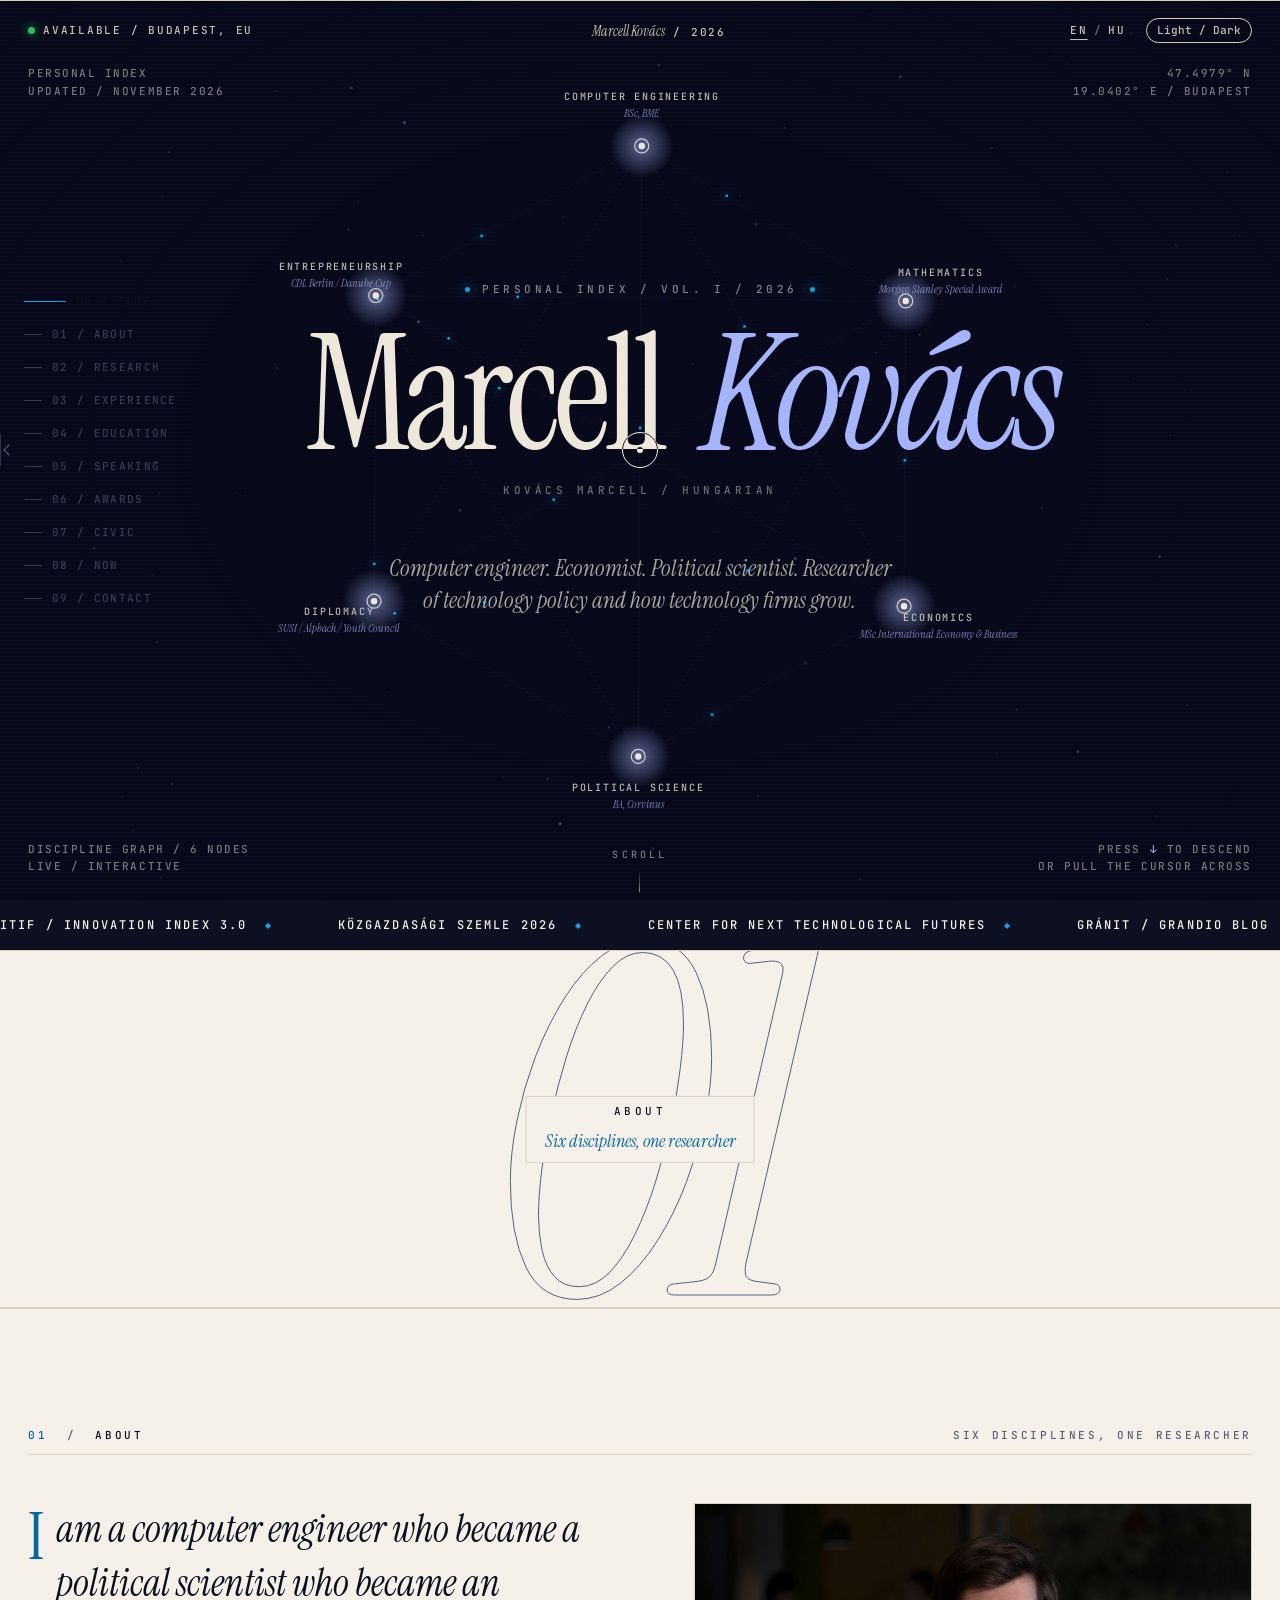
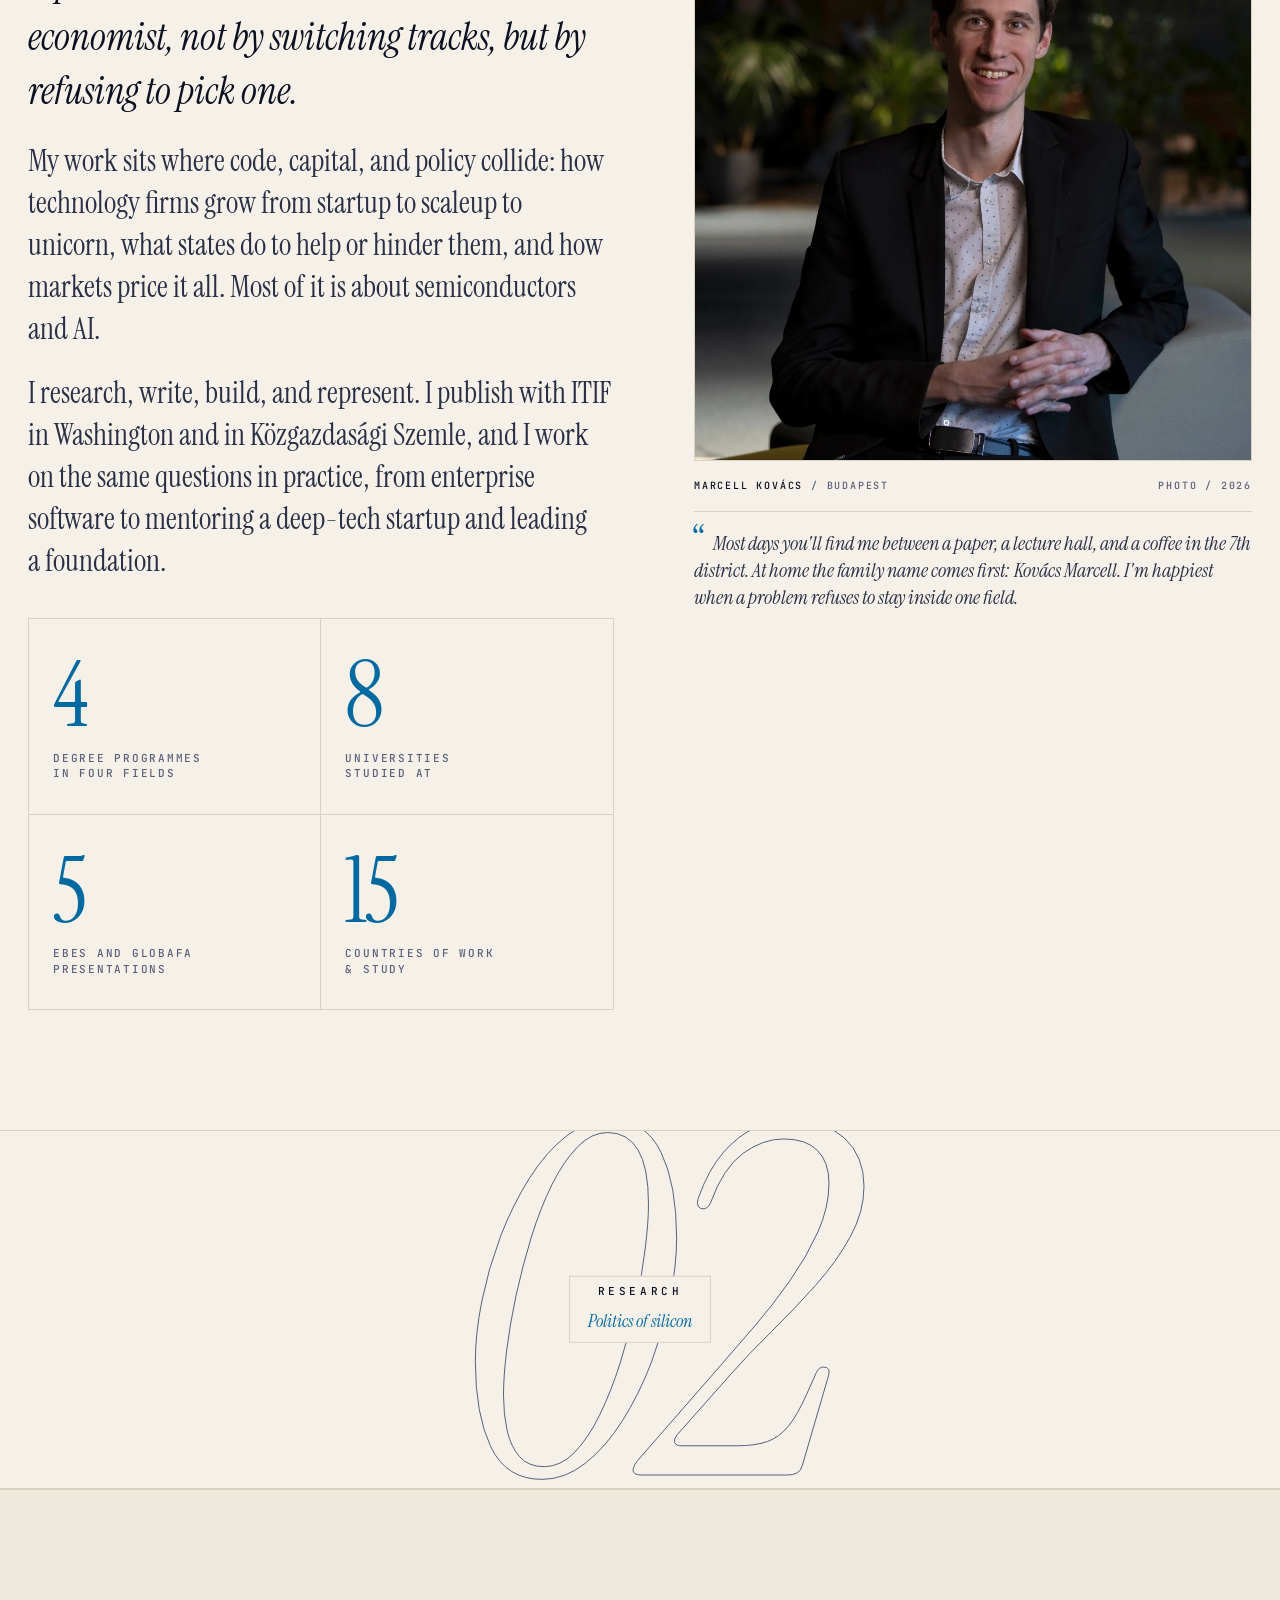
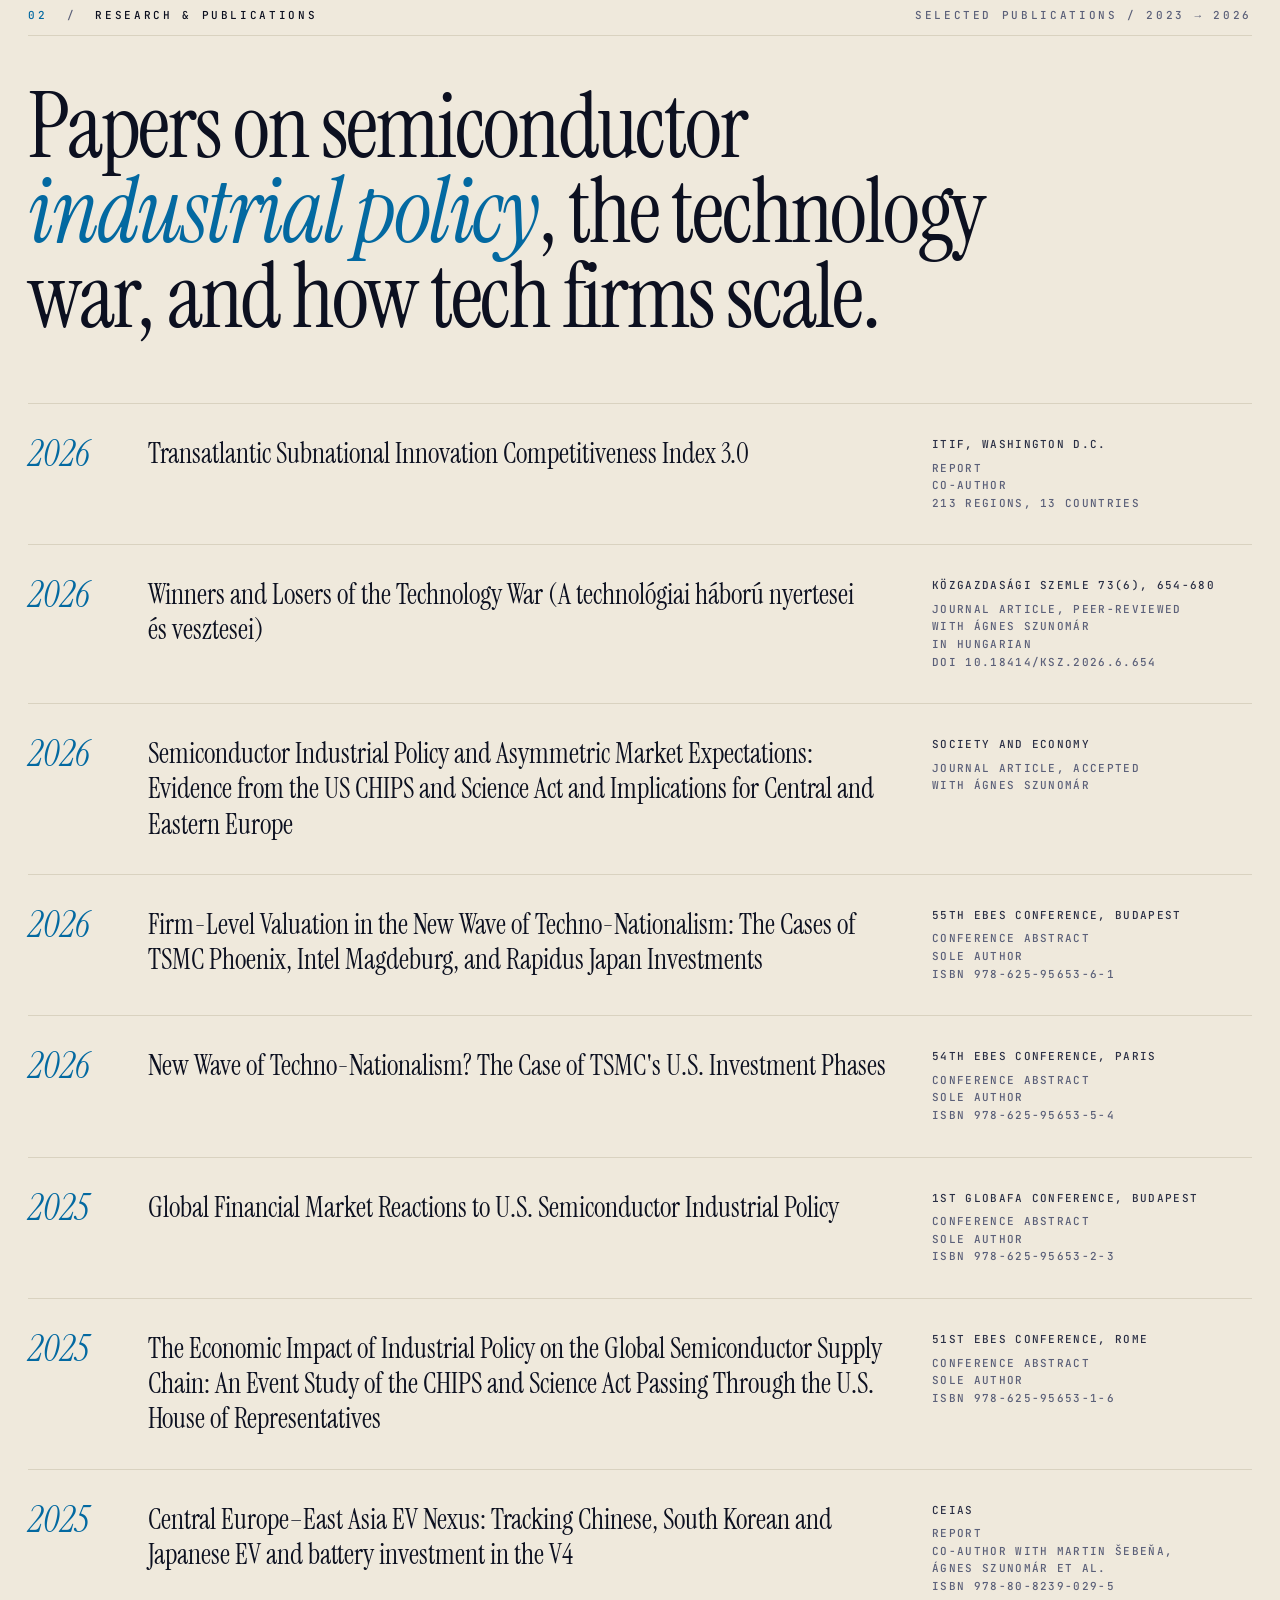
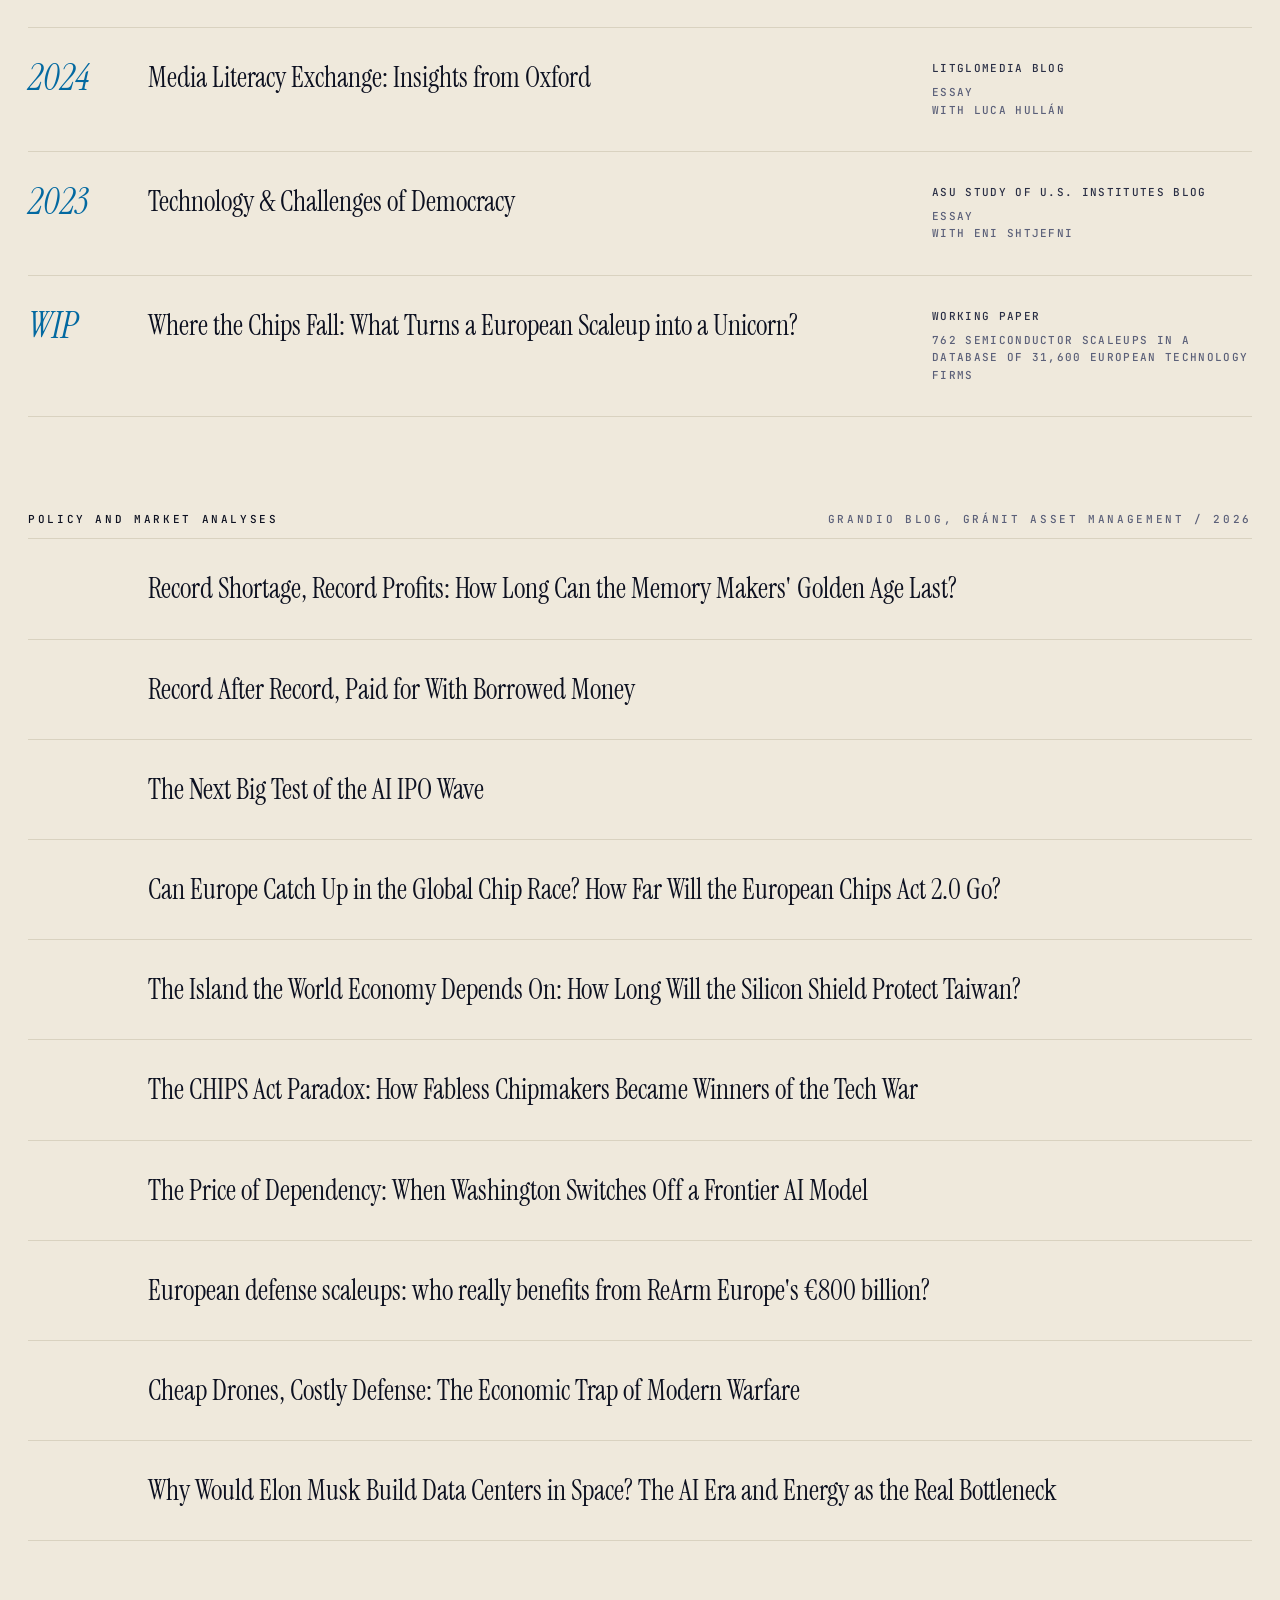
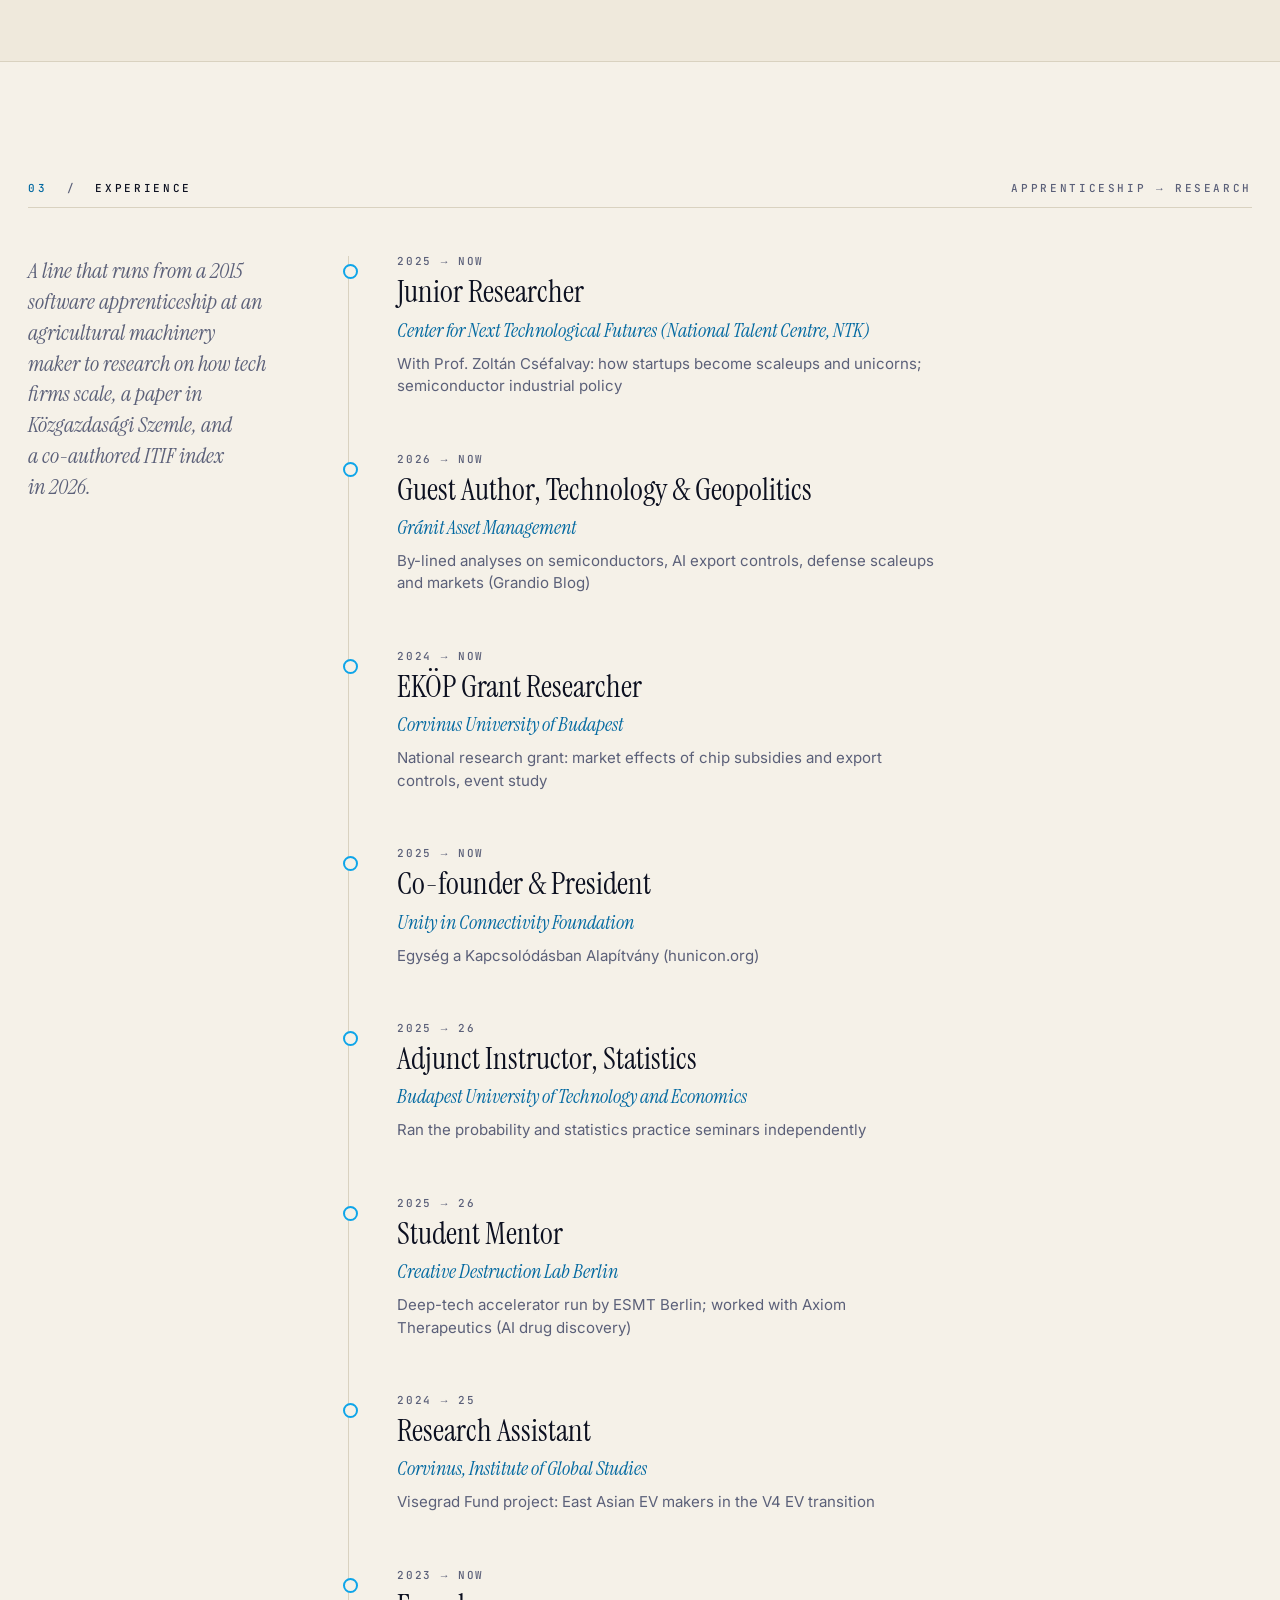
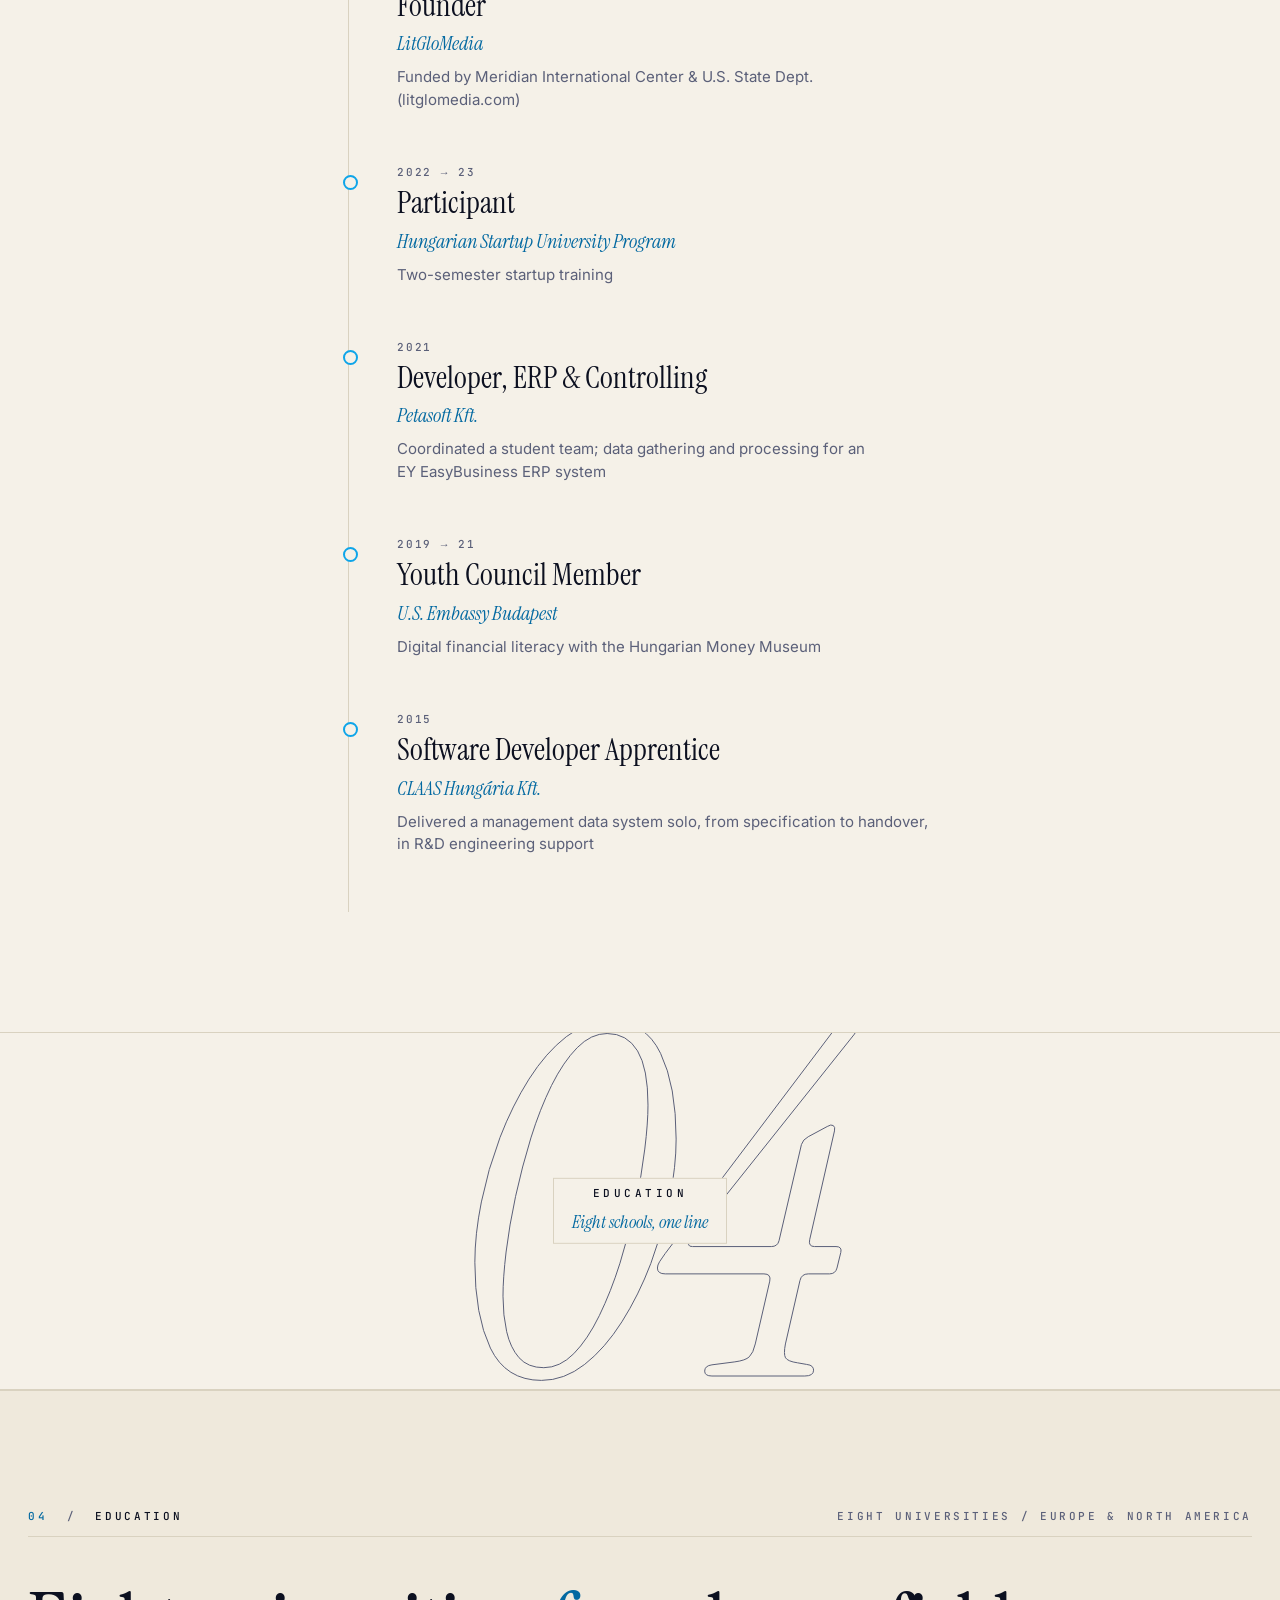
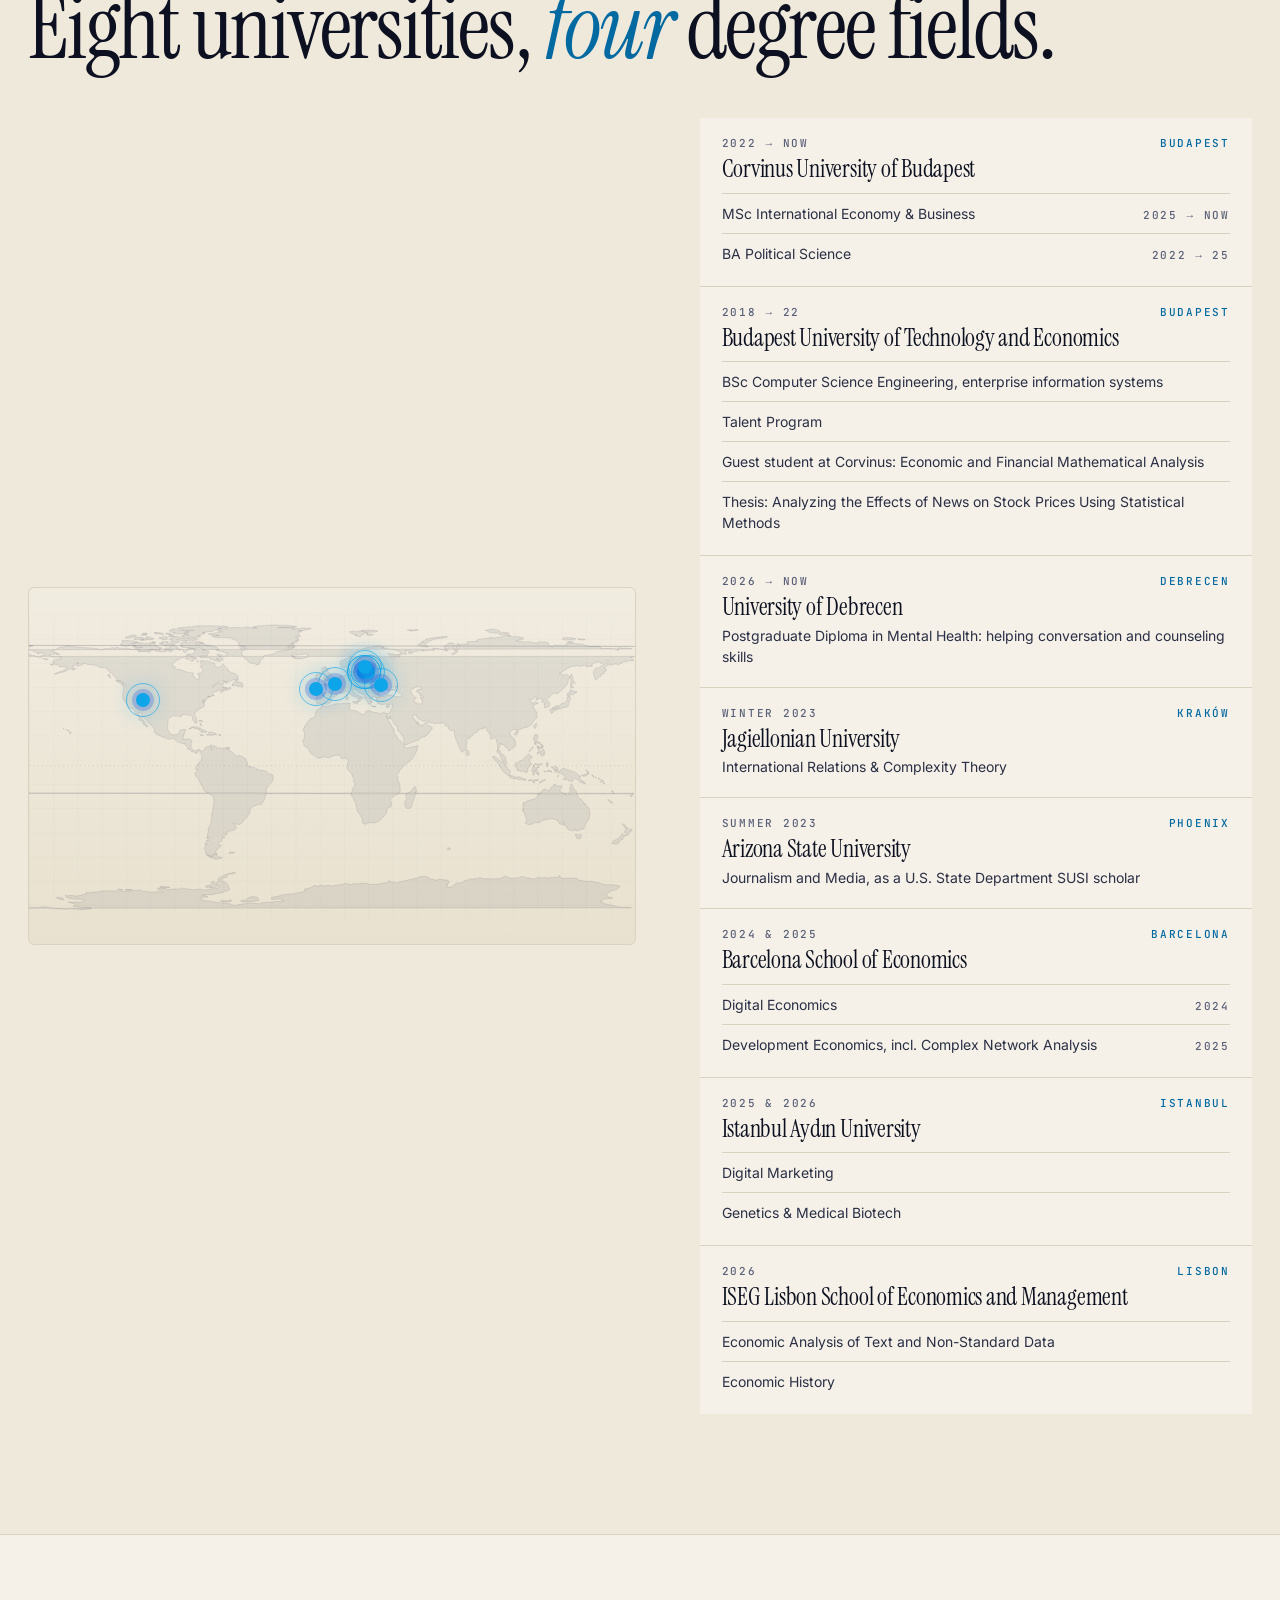
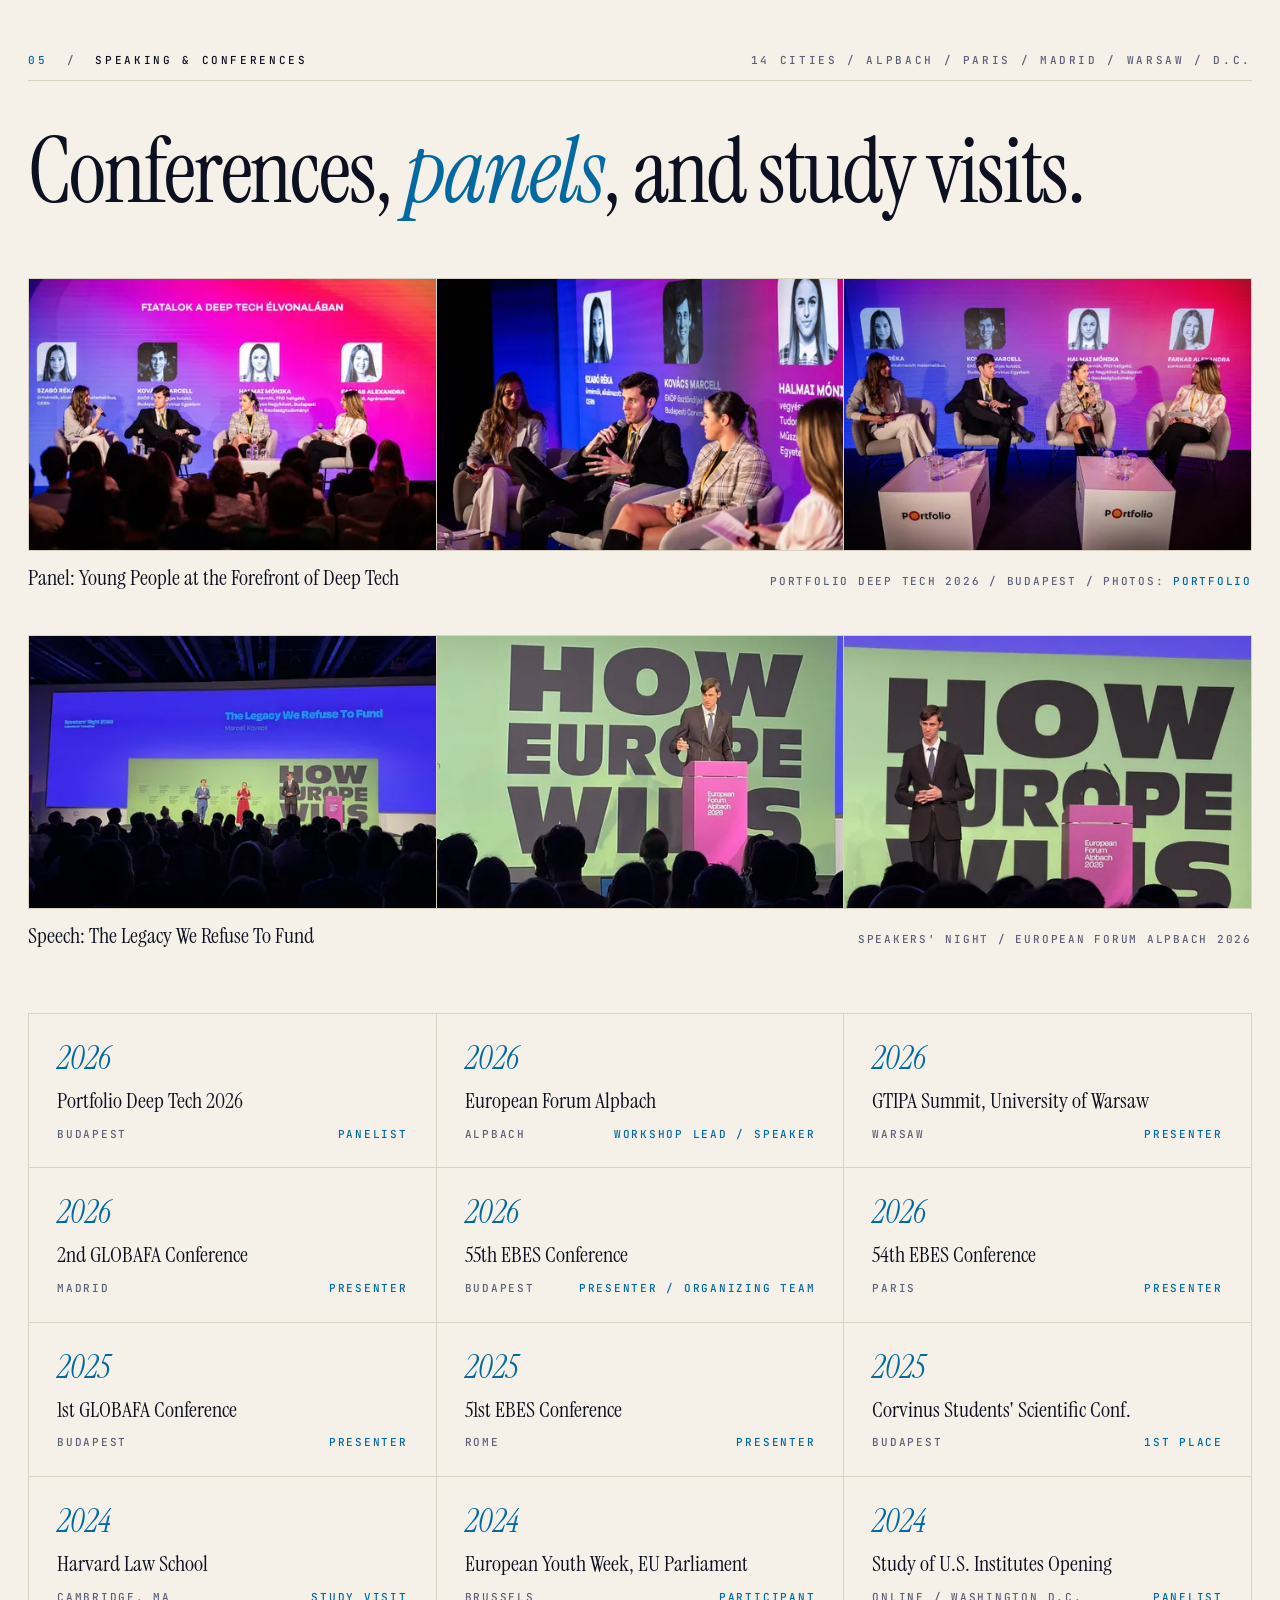
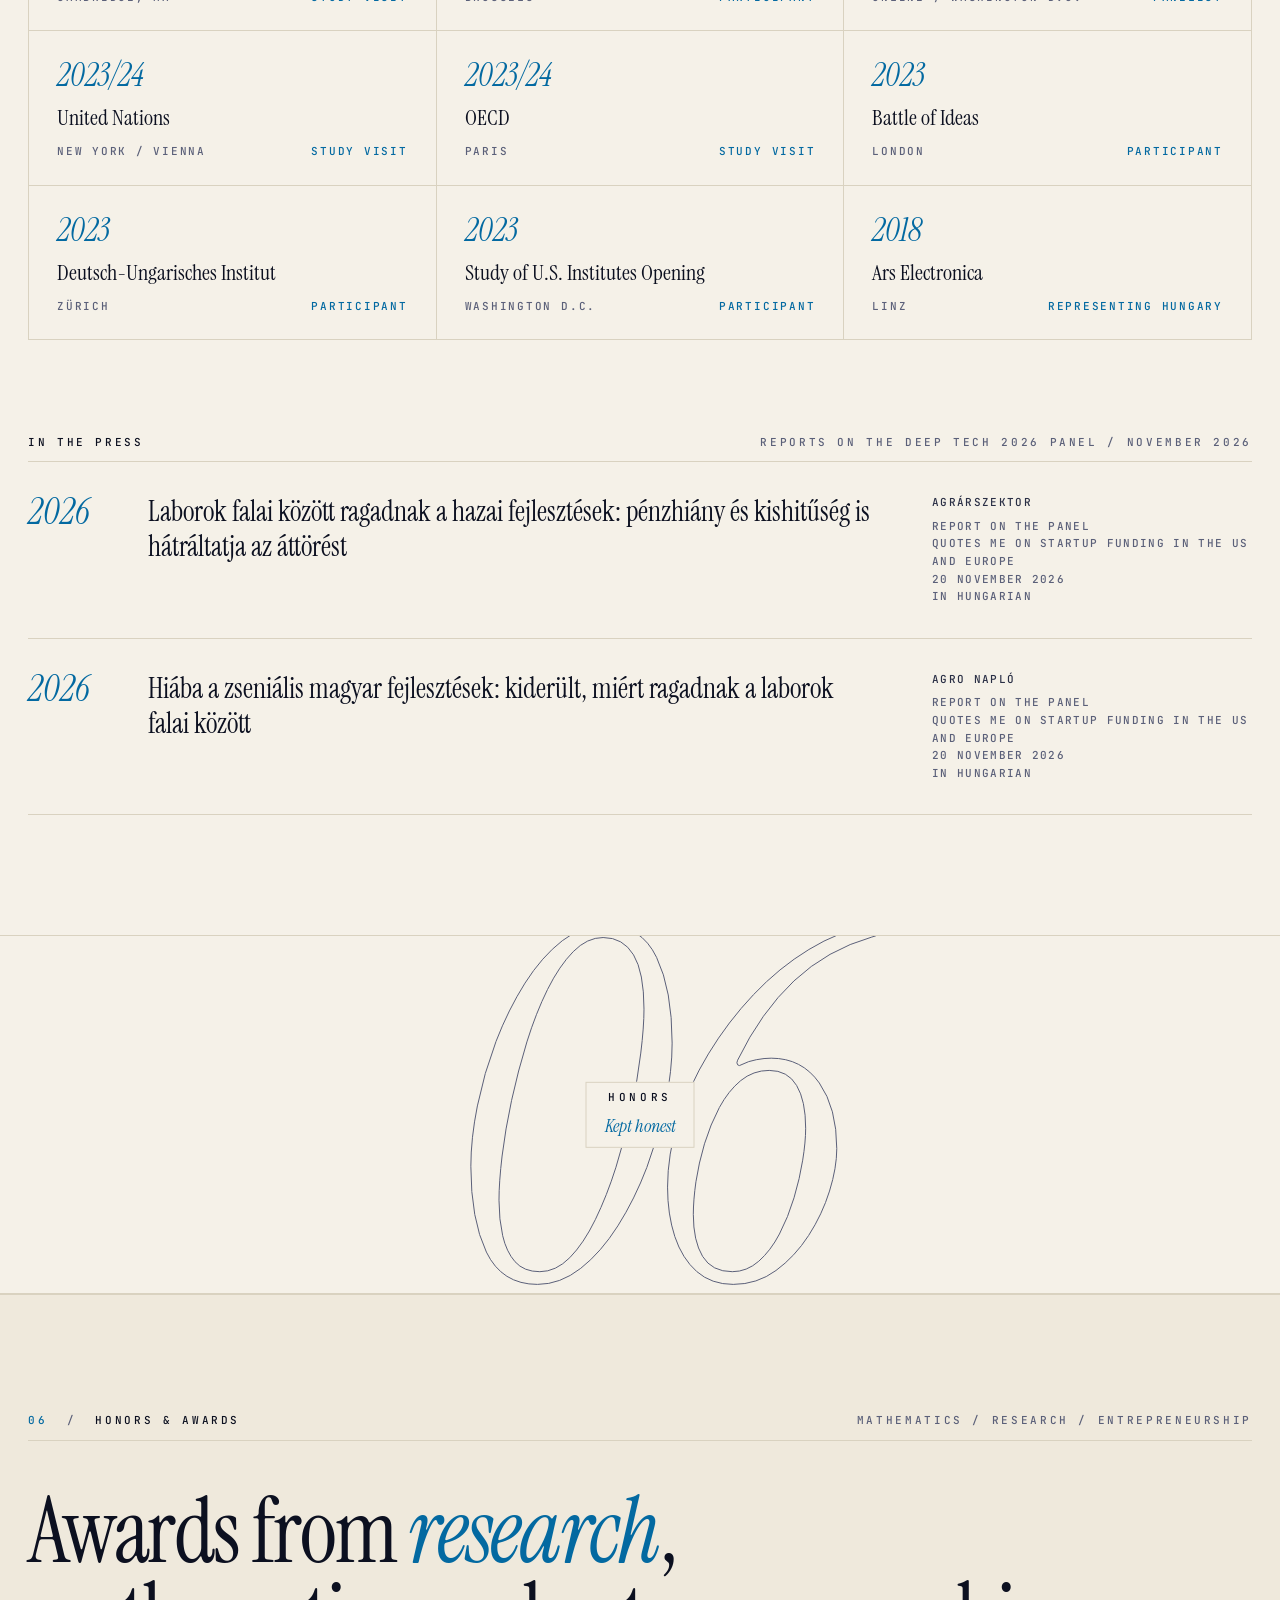
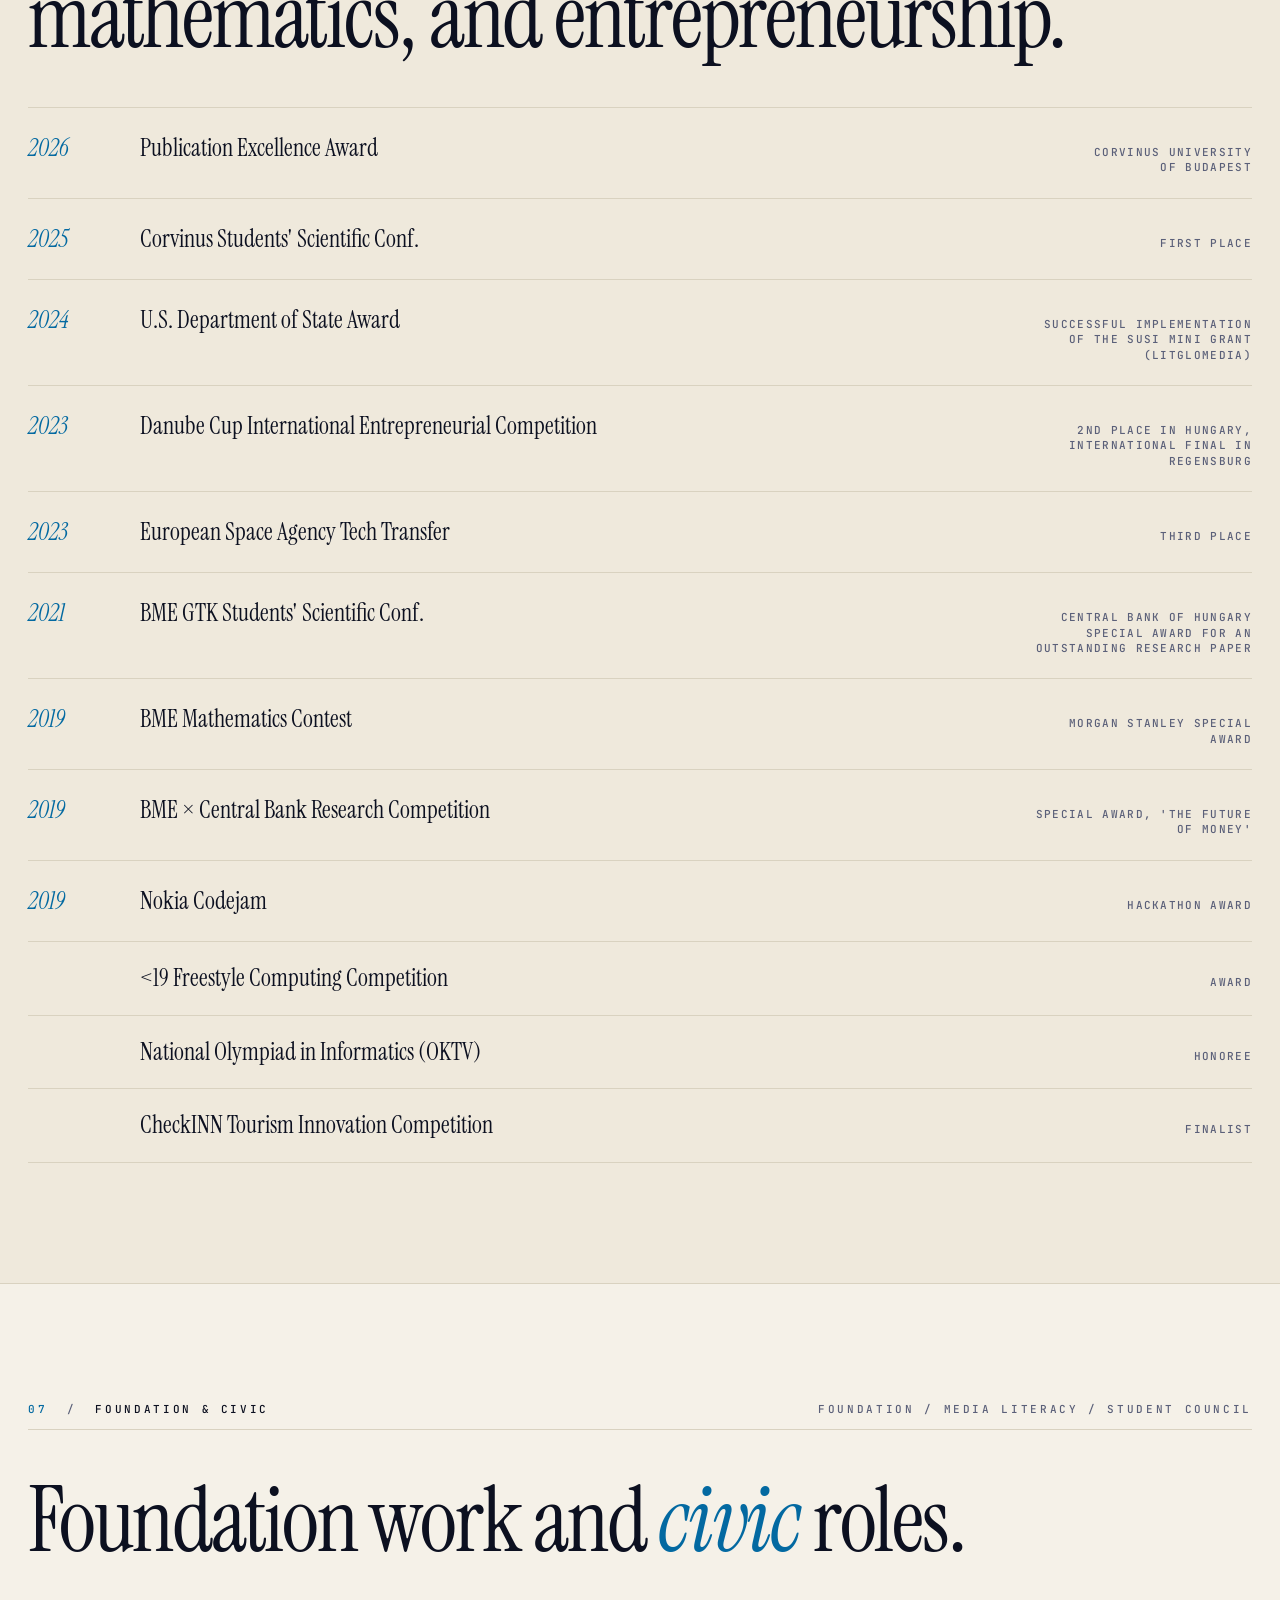
==== index.html @ 67acc684 "feat(content): stage photos and press reports in the Speaking section (prd #04) Above the cards: one" ====
<!doctype html>
<html lang="en" data-mode="light">
<head>
<meta charset="utf-8" />
<meta name="viewport" content="width=device-width, initial-scale=1" />
<title>Marcell Kovács | Technology policy researcher, Budapest</title>
<link rel="icon" type="image/svg+xml" href="/favicon.svg" />
<link rel="icon" type="image/png" sizes="32x32" href="/favicon-32.png" />
<link rel="icon" type="image/png" sizes="96x96" href="/favicon-96.png" />
<link rel="apple-touch-icon" sizes="180x180" href="/apple-touch-icon.png" />
<meta name="theme-color" content="#0b1230" />
<link rel="canonical" href="https://marcellkovacs.me/" />
<link rel="alternate" hreflang="en" href="https://marcellkovacs.me/" />
<link rel="alternate" hreflang="hu" href="https://marcellkovacs.me/hu/" />
<link rel="alternate" hreflang="x-default" href="https://marcellkovacs.me/" />

<meta name="description" content="Marcell Kovács (Kovács Marcell) is a computer engineer, economist and political scientist in Budapest, researching semiconductor policy and how technology firms grow." />

<!-- Open Graph -->
<meta property="og:type" content="profile" />
<meta property="og:url" content="https://marcellkovacs.me/" />
<meta property="og:site_name" content="Marcell Kovács" />
<meta property="og:title" content="Marcell Kovács | Technology policy researcher, Budapest" />
<meta property="og:description" content="Marcell Kovács (Kovács Marcell) is a computer engineer, economist and political scientist in Budapest, researching semiconductor policy and how technology firms grow." />
<meta property="og:image" content="https://marcellkovacs.me/og-image.jpg" />
<meta property="og:image:width" content="1200" />
<meta property="og:image:height" content="630" />
<meta property="og:image:alt" content="Portrait of Marcell Kovács" />
<meta property="og:locale" content="en_US" />
<meta property="og:locale:alternate" content="hu_HU" />
<meta property="profile:first_name" content="Marcell" />
<meta property="profile:last_name" content="Kovács" />

<!-- Twitter -->
<meta name="twitter:card" content="summary_large_image" />
<meta name="twitter:title" content="Marcell Kovács | Technology policy researcher, Budapest" />
<meta name="twitter:description" content="Marcell Kovács (Kovács Marcell) is a computer engineer, economist and political scientist in Budapest, researching semiconductor policy and how technology firms grow." />
<meta name="twitter:image" content="https://marcellkovacs.me/og-image.jpg" />
<meta name="twitter:image:alt" content="Portrait of Marcell Kovács" />

<!-- Structured data: who this site is about. Every fact here is also visible on the page. -->
<script type="application/ld+json">
{
  "@context": "https://schema.org",
  "@graph": [
    {
      "@type": "WebSite",
      "@id": "https://marcellkovacs.me/#website",
      "url": "https://marcellkovacs.me/",
      "name": "Marcell Kovács",
      "alternateName": ["Kovács Marcell", "marcellkovacs.me"],
      "inLanguage": "en",
      "publisher": { "@id": "https://marcellkovacs.me/#person" }
    },
    {
      "@type": "ProfilePage",
      "@id": "https://marcellkovacs.me/#profilepage",
      "url": "https://marcellkovacs.me/",
      "name": "Marcell Kovács",
      "inLanguage": "en",
      "dateModified": "2026-11-23T14:35:25+01:00",
      "isPartOf": { "@id": "https://marcellkovacs.me/#website" },
      "mainEntity": { "@id": "https://marcellkovacs.me/#person" }
    },
    {
      "@type": "Person",
      "@id": "https://marcellkovacs.me/#person",
      "name": "Marcell Kovács",
      "givenName": "Marcell",
      "familyName": "Kovács",
      "alternateName": ["Kovács Marcell", "Marcell Kovacs", "Kovacs Marcell"],
      "url": "https://marcellkovacs.me/",
      "image": [
        "https://marcellkovacs.me/marcell.jpg",
        "https://marcellkovacs.me/og-image.jpg"
      ],
      "description": "Marcell Kovács (Kovács Marcell) is a computer engineer, economist and political scientist in Budapest, researching semiconductor policy and how technology firms grow.",
      "jobTitle": "Junior Researcher",
      "worksFor": { "@type": "Organization", "name": "Center for Next Technological Futures, National Talent Centre (NTK)" },
      "homeLocation": { "@type": "City", "name": "Budapest", "addressCountry": "HU" },
      "knowsLanguage": ["hu", "en"],
      "knowsAbout": [
        "Technology policy",
        "Semiconductor industrial policy",
        "Techno-nationalism",
        "Startup and scaleup growth",
        "AI export controls",
        "Digital economy"
      ],
      "alumniOf": [
        {
          "@type": "CollegeOrUniversity",
          "name": "Budapest University of Technology and Economics",
          "url": "https://www.bme.hu/"
        },
        {
          "@type": "CollegeOrUniversity",
          "name": "Corvinus University of Budapest",
          "url": "https://www.uni-corvinus.hu/"
        }
      ],
      "sameAs": [
        "https://www.linkedin.com/in/marcellkov",
        "https://github.com/kovacsmarcell",
        "https://itif.org/person/marcell-kovacs/",
        "https://www.portfolio.hu/rendezvenyek/eloado/kovacs-marcell/17038",
        "https://www.portfolio.hu/en/events/speaker/kovacs-marcell/17038"
      ]
    }
  ]
}
</script>

<!-- A colour mode chosen earlier in this browser session (the Light / Dark switch stores it)
     is applied here, before the first paint. app.js then brings the switch label in line. -->
<script>try{var m=sessionStorage.getItem('mode');if(m==='dark'||m==='light')document.documentElement.dataset.mode=m}catch(e){}</script>

<!-- the two Instrument Serif files that render the hero name -->
<link rel="preload" href="/fonts/instrument-serif-latin.woff2" as="font" type="font/woff2" crossorigin>
<link rel="preload" href="/fonts/instrument-serif-italic-latin.woff2" as="font" type="font/woff2" crossorigin>
<link rel="stylesheet" href="/styles.css?v=2026112302">
<noscript><style>.intro-curtain,.cursor-dot,.cursor-ring,.railToggle{display:none}.reveal{opacity:1;transform:none}body:not(.intro-done) .hero *{opacity:1!important;animation:none!important}body:not(.scrolled) .topbar{color:var(--ink-2)}</style></noscript>

</head>
<body>

<div class="intro-curtain" id="introCurtain" aria-hidden="true">
  <div class="ic-meta"><span>MARCELL KOVÁCS</span><span>PERSONAL INDEX</span><span>BUDAPEST</span></div>
  <div class="ic-mark">interdisciplinary<span class="dot"></span></div>
  <div class="ic-line"></div>
</div>

<script>
(function(){
  const c = document.getElementById('introCurtain');
  const reduced = matchMedia('(prefers-reduced-motion: reduce)').matches;
  if(reduced){ document.body.classList.add('intro-done'); c.remove(); return; }
  setTimeout(()=>{ c.classList.add('lift'); document.body.classList.add('intro-done'); }, 850);
  setTimeout(()=>{ c.remove(); }, 1600);
})();
</script>

<div class="grain"></div>
<div class="cursor-ring" id="cursorRing"></div>
<div class="cursor-dot"  id="cursorDot"></div>

<!-- TOPBAR -->
<header class="topbar">
  <span class="live"><span>Available<span class="loc"> / Budapest, EU</span></span></span>
  <span><span class="serif italic" style="font-style:italic;text-transform:none;letter-spacing:0;font-size:14px">Marcell Kovács</span> / 2026</span>
  <div class="tb-right">
    <nav class="lang" aria-label="Language">
      <span class="cur" aria-current="true">EN</span><span class="sep" aria-hidden="true">/</span><a href="/hu/" hreflang="hu" lang="hu" aria-label="HU, magyar változat">HU</a>
    </nav>
    <button class="modetoggle" id="modeToggle">Light / Dark</button>
  </div>
</header>

<!-- SIDE RAIL -->
<button class="railToggle" id="railToggle" aria-expanded="false" aria-controls="rail" aria-label="Toggle navigation"><span class="chev"></span></button>
<nav class="rail closed" id="rail" aria-label="Section navigation">
  <a href="#hero" data-target="hero">00 / Index</a>
  <a href="#about" data-target="about">01 / About</a>
  <a href="#research" data-target="research">02 / Research</a>
  <a href="#experience" data-target="experience">03 / Experience</a>
  <a href="#education" data-target="education">04 / Education</a>
  <a href="#speaking" data-target="speaking">05 / Speaking</a>
  <a href="#awards" data-target="awards">06 / Awards</a>
  <a href="#civic" data-target="civic">07 / Civic</a>
  <a href="#now" data-target="now">08 / Now</a>
  <a href="#contact" data-target="contact">09 / Contact</a>
</nav>

<main>
<!-- =================== HERO =================== -->
<section class="hero" id="hero" data-screen-label="00 Hero">
  <div class="bgwrap">
    <canvas id="netCanvas"></canvas>
    <div class="vignette"></div>
    <div class="scanlines"></div>
  </div>

  <div class="meta-tl">
    Personal Index<br>
    Updated / November 2026
  </div>
  <div class="meta-tr">
    47.4979° N<br>
    19.0402° E / Budapest
  </div>

  <div class="title">
    <div class="eyebrow"><span class="dot"></span>Personal Index / Vol. I / 2026<span class="dot"></span></div>
    <h1 id="heroName">
      Marcell <span class="ital">Kovács</span>
    </h1>
    <div class="nameHu"><span lang="hu">Kovács Marcell</span> / Hungarian</div>
    <p class="tag">
      Computer engineer. Economist. Political scientist. Researcher of <em>technology policy</em> and how <em>technology firms grow</em>.
    </p>
  </div>

  <div class="meta-bl">
    Discipline graph / 6 nodes<br>
    Live / interactive
  </div>
  <div class="meta-br">
    Press <span style="color:#a8b8ff">↓</span> to descend<br>
    or pull the cursor across
  </div>

  <div class="scroll-cue">Scroll</div>
</section>

<!-- =================== TICKER =================== -->
<div class="ticker" id="ticker">
  <div class="row" id="tickerRow">
    <span>ITIF / Innovation Index 3.0</span>
    <span lang="hu">Közgazdasági Szemle 2026</span>
    <span>Center for Next Technological Futures</span>
    <span>Gránit / Grandio Blog</span>
    <span>Portfolio Deep Tech 2026</span>
    <span>European Forum Alpbach</span>
    <span>GTIPA Summit, Warsaw</span>
    <span>GLOBAFA Budapest &amp; Madrid</span>
    <span>ISEG Lisbon</span>
    <span>Publication Excellence Award 2026</span>
    <span>TSMC / Techno-Nationalism</span>
    <span>CHIPS &amp; Science Act</span>
    <span>V4 × East Asian EVs</span>
    <span>EBES Paris 2026</span>
    <span>Creative Destruction Lab Berlin</span>
    <span>Unity in Connectivity Foundation</span>
    <span>U.S. Embassy Youth Council</span>
    <span>Battle of Ideas, London</span>
    <span>European Parliament, Brussels</span>
    <span>Ars Electronica, Linz</span>
    <span>Barcelona School of Economics</span>
    <span>Jagiellonian University, Kraków</span>
    <span>Arizona State, Phoenix</span>
    <span>Istanbul Aydın University</span>
    <div class="loopcopy" aria-hidden="true">
      <span>ITIF / Innovation Index 3.0</span>
      <span lang="hu">Közgazdasági Szemle 2026</span>
      <span>Center for Next Technological Futures</span>
      <span>Gránit / Grandio Blog</span>
      <span>Portfolio Deep Tech 2026</span>
      <span>European Forum Alpbach</span>
      <span>GTIPA Summit, Warsaw</span>
      <span>GLOBAFA Budapest &amp; Madrid</span>
      <span>ISEG Lisbon</span>
      <span>Publication Excellence Award 2026</span>
      <span>TSMC / Techno-Nationalism</span>
      <span>CHIPS &amp; Science Act</span>
      <span>V4 × East Asian EVs</span>
      <span>EBES Paris 2026</span>
      <span>Creative Destruction Lab Berlin</span>
      <span>Unity in Connectivity Foundation</span>
      <span>U.S. Embassy Youth Council</span>
      <span>Battle of Ideas, London</span>
      <span>European Parliament, Brussels</span>
      <span>Ars Electronica, Linz</span>
      <span>Barcelona School of Economics</span>
      <span>Jagiellonian University, Kraków</span>
      <span>Arizona State, Phoenix</span>
      <span>Istanbul Aydın University</span>
    </div>
  </div>
</div>

<div class="numdivider"><div class="big">01</div><div class="lbl">About<em>Six disciplines, one researcher</em></div></div>

<!-- =================== ABOUT =================== -->
<section id="about" data-screen-label="01 About">
  <div class="wrap">
    <div class="eyebrow-row">
      <h2><span aria-hidden="true"><span class="num">01</span> &nbsp;/&nbsp; </span><span class="name">About</span></h2>
      <span>Six disciplines, one researcher</span>
    </div>
    <div class="grid">
      <div class="lede reveal">
        <p>I am a computer engineer who became a political scientist who became an economist, not by switching tracks, but by refusing to pick one.</p>
        <p>My work sits where code, capital, and policy collide: how technology firms grow from startup to scaleup to unicorn, what states do to help or hinder them, and how markets price it all. Most of it is about semiconductors and AI.</p>
        <p>I research, write, build, and represent. I publish with ITIF in Washington and in <span lang="hu">Közgazdasági Szemle</span>, and I work on the same questions in practice, from enterprise software to mentoring a deep-tech startup and leading a foundation.</p>
        <div class="stats reveal" id="aboutStats">
          <div><div class="n" data-count="4">4</div><div class="lab">degree programmes in four fields</div></div>
          <div><div class="n" data-count="8">8</div><div class="lab">universities studied at</div></div>
          <div><div class="n" data-count="5">5</div><div class="lab">EBES and GLOBAFA presentations</div></div>
          <div><div class="n" data-count="15">15</div><div class="lab">countries of work &amp; study</div></div>
        </div>
      </div>
      <div class="portrait reveal">
        <div class="frame">
          <span class="corner tl"></span><span class="corner tr"></span>
          <span class="corner bl"></span><span class="corner br"></span>
          <!-- Full-resolution source on purpose: the browser scales it down exactly as before, so the portrait stays as sharp on high-density screens. WebP keeps it far lighter than the JPEG fallback. -->
          <picture>
            <source type="image/webp" srcset="/marcell-kovacs-2048.webp" />
            <img src="/marcell.jpg" width="2048" height="2047" alt="Marcell Kovács" loading="lazy" />
          </picture>
        </div>
        <div class="cap">
          <span><b>Marcell Kovács</b> / Budapest</span>
          <span>Photo / 2026</span>
        </div>
        <p class="scribble">Most days you'll find me between a paper, a lecture hall, and a coffee in the 7th district. At home the family name comes first: <span lang="hu">Kovács Marcell</span>. I'm happiest when a problem refuses to stay inside one field.</p>
      </div>
    </div>
  </div>
</section>

<div class="numdivider"><div class="big">02</div><div class="lbl">Research<em>Politics of silicon</em></div></div>
<!-- =================== RESEARCH =================== -->
<section id="research" data-screen-label="02 Research">
  <div class="wrap">
    <div class="eyebrow-row">
      <span><span class="num">02</span> &nbsp;/&nbsp; <span class="name">Research &amp; Publications</span></span>
      <span>Selected publications / 2023 → 2026</span>
    </div>
    <h2 class="h-display reveal">Papers on semiconductor <span class="ital">industrial policy</span>, the technology war, and how tech firms scale.</h2>
    <div class="pubs" id="pubs" style="margin-top:64px">
      <div class="pub">
        <div class="yr">2026</div>
        <h3 class="ttl"><a class="tlink" href="https://itif.org/publications/2026/09/08/transatlantic-subnational-innovation-competitiveness-index-3-0/" target="_blank" rel="noopener">Transatlantic Subnational Innovation Competitiveness Index 3.0</a></h3>
        <div class="meta"><b>ITIF, Washington D.C.</b>Report<br>Co-author<br>213&nbsp;regions, 13&nbsp;countries</div>
      </div>
      <div class="pub">
        <div class="yr">2026</div>
        <h3 class="ttl"><a class="tlink" href="https://doi.org/10.18414/KSZ.2026.6.654" target="_blank" rel="noopener">Winners and Losers of the Technology War (<span lang="hu">A technológiai háború nyertesei és vesztesei</span>)</a></h3>
        <div class="meta"><b><span lang="hu">Közgazdasági Szemle</span> 73(6), 654-680</b>Journal article, peer-reviewed<br>with Ágnes&nbsp;Szunomár<br>in Hungarian<br>DOI 10.18414/KSZ.2026.6.654</div>
      </div>
      <div class="pub">
        <div class="yr">2026</div>
        <h3 class="ttl">Semiconductor Industrial Policy and Asymmetric Market Expectations: Evidence from the US CHIPS and Science Act and Implications for Central and Eastern Europe</h3>
        <div class="meta"><b>Society and Economy</b>Journal article, accepted<br>with Ágnes&nbsp;Szunomár</div>
      </div>
      <div class="pub">
        <div class="yr">2026</div>
        <h3 class="ttl">Firm-Level Valuation in the New Wave of Techno-Nationalism: The Cases of TSMC Phoenix, Intel Magdeburg, and Rapidus Japan Investments</h3>
        <div class="meta"><b>55th EBES Conference, Budapest</b>Conference abstract<br>Sole author<br>ISBN 978-625-95653-6-1</div>
      </div>
      <div class="pub">
        <div class="yr">2026</div>
        <h3 class="ttl">New Wave of Techno-Nationalism? The Case of TSMC's U.S. Investment Phases</h3>
        <div class="meta"><b>54th EBES Conference, Paris</b>Conference abstract<br>Sole author<br>ISBN 978-625-95653-5-4</div>
      </div>
      <div class="pub">
        <div class="yr">2025</div>
        <h3 class="ttl">Global Financial Market Reactions to U.S. Semiconductor Industrial Policy</h3>
        <div class="meta"><b>1st GLOBAFA Conference, Budapest</b>Conference abstract<br>Sole author<br>ISBN 978-625-95653-2-3</div>
      </div>
      <div class="pub">
        <div class="yr">2025</div>
        <h3 class="ttl">The Economic Impact of Industrial Policy on the Global Semiconductor Supply Chain: An Event Study of the CHIPS and Science Act Passing Through the U.S. House of Representatives</h3>
        <div class="meta"><b>51st EBES Conference, Rome</b>Conference abstract<br>Sole author<br>ISBN 978-625-95653-1-6</div>
      </div>
      <div class="pub">
        <div class="yr">2025</div>
        <h3 class="ttl"><a class="tlink" href="https://ceias.eu/central-europe-east-asia-ev-nexus/" target="_blank" rel="noopener">Central Europe–East Asia EV Nexus: Tracking Chinese, South Korean and Japanese EV and battery investment in the V4</a></h3>
        <div class="meta"><b>CEIAS</b>Report<br>Co-author with Martin&nbsp;Šebeňa, Ágnes&nbsp;Szunomár et al.<br>ISBN 978-80-8239-029-5</div>
      </div>
      <div class="pub">
        <div class="yr">2024</div>
        <h3 class="ttl"><a class="tlink" href="https://litglomedia.com/" target="_blank" rel="noopener">Media Literacy Exchange: Insights from Oxford</a></h3>
        <div class="meta"><b>LitGloMedia Blog</b>Essay<br>with Luca Hullán</div>
      </div>
      <div class="pub">
        <div class="yr">2023</div>
        <h3 class="ttl">Technology &amp; Challenges of Democracy</h3>
        <div class="meta"><b>ASU Study of U.S. Institutes Blog</b>Essay<br>with Eni Shtjefni</div>
      </div>
      <div class="pub">
        <div class="yr">WIP</div>
        <h3 class="ttl">Where the Chips Fall: What Turns a European Scaleup into a Unicorn?</h3>
        <div class="meta"><b>Working paper</b>762 semiconductor scaleups in a database of 31,600 European technology firms</div>
      </div>
    </div>
    <div class="analyses" id="analyses">
      <div class="eyebrow-row">
        <h3 class="name">Policy and market analyses</h3>
        <span><a class="uline" href="https://granitalapkezelo.hu/en/szerzoink/kovacsm/" target="_blank" rel="noopener">Grandio Blog</a>, Gránit Asset Management / 2026</span>
      </div>
      <div class="pubs">
        <div class="pub"><h4 class="ttl"><a class="tlink" href="https://granitalapkezelo.hu/en/grandioblog/memory-chip-shortage-ai-record-profits-hbm/" target="_blank" rel="noopener">Record Shortage, Record Profits: How Long Can the Memory Makers' Golden Age Last?</a></h4></div>
        <div class="pub"><h4 class="ttl"><a class="tlink" href="https://granitalapkezelo.hu/en/grandioblog/nvidia-ai-infrastructure-financing-hyperscaler-debt/" target="_blank" rel="noopener">Record After Record, Paid for With Borrowed Money</a></h4></div>
        <div class="pub"><h4 class="ttl"><a class="tlink" href="https://granitalapkezelo.hu/en/grandioblog/openai-anthropic-ai-ipo-valuations/" target="_blank" rel="noopener">The Next Big Test of the AI IPO Wave</a></h4></div>
        <div class="pub"><h4 class="ttl"><a class="tlink" href="https://granitalapkezelo.hu/en/grandioblog/european-chips-act-2-0-europe-chip-race/" target="_blank" rel="noopener">Can Europe Catch Up in the Global Chip Race? How Far Will the European Chips Act 2.0 Go?</a></h4></div>
        <div class="pub"><h4 class="ttl"><a class="tlink" href="https://granitalapkezelo.hu/en/grandioblog/taiwan-silicon-shield-tsmc-chip-manufacturing/" target="_blank" rel="noopener">The Island the World Economy Depends On: How Long Will the Silicon Shield Protect Taiwan?</a></h4></div>
        <div class="pub"><h4 class="ttl"><a class="tlink" href="https://granitalapkezelo.hu/en/grandioblog/chips-act-fabless-chipmakers-winners/" target="_blank" rel="noopener">The CHIPS Act Paradox: How Fabless Chipmakers Became Winners of the Tech War</a></h4></div>
        <div class="pub"><h4 class="ttl"><a class="tlink" href="https://granitalapkezelo.hu/en/grandioblog/ai-export-controls-switch-off-risk-digital-dependency/" target="_blank" rel="noopener">The Price of Dependency: When Washington Switches Off a Frontier AI Model</a></h4></div>
        <div class="pub"><h4 class="ttl"><a class="tlink" href="https://granitalapkezelo.hu/en/grandioblog/european-defense-scaleups-rearm-europe/" target="_blank" rel="noopener">European defense scaleups: who really benefits from ReArm Europe's €800 billion?</a></h4></div>
        <div class="pub"><h4 class="ttl"><a class="tlink" href="https://granitalapkezelo.hu/en/grandioblog/economic-paradox-modern-warfare-cheap-drones-expensive-interceptors/" target="_blank" rel="noopener">Cheap Drones, Costly Defense: The Economic Trap of Modern Warfare</a></h4></div>
        <div class="pub"><h4 class="ttl"><a class="tlink" href="https://granitalapkezelo.hu/en/grandioblog/why-elon-musk-build-data-centers-in-space/" target="_blank" rel="noopener">Why Would Elon Musk Build Data Centers in Space? The AI Era and Energy as the Real Bottleneck</a></h4></div>
      </div>
    </div>
  </div>
</section>

<!-- =================== EXPERIENCE =================== -->
<section id="experience" data-screen-label="03 Experience">
  <div class="wrap">
    <div class="eyebrow-row">
      <h2><span aria-hidden="true"><span class="num">03</span> &nbsp;/&nbsp; </span><span class="name">Experience</span></h2>
      <span>Apprenticeship → Research</span>
    </div>
    <div class="wrap2">
      <p class="legend">A line that runs from a 2015 software apprenticeship at an agricultural machinery maker to research on how tech firms scale, a paper in <span lang="hu">Közgazdasági Szemle</span>, and a co-authored ITIF index in 2026.</p>
      <ol id="expList">
        <li>
          <div class="per">2025 → now</div>
          <div class="role">Junior Researcher</div>
          <div class="org">Center for Next Technological Futures (National Talent Centre, NTK)</div>
          <div class="nt">With Prof. Zoltán Cséfalvay: how startups become scaleups and unicorns; semiconductor industrial policy</div>
        </li>
        <li>
          <div class="per">2026 → now</div>
          <div class="role">Guest Author, Technology &amp; Geopolitics</div>
          <div class="org">Gránit Asset Management</div>
          <div class="nt">By-lined analyses on semiconductors, AI export controls, defense scaleups and markets (Grandio Blog)</div>
        </li>
        <li>
          <div class="per">2024 → now</div>
          <div class="role">EKÖP Grant Researcher</div>
          <div class="org">Corvinus University of Budapest</div>
          <div class="nt">National research grant: market effects of chip subsidies and export controls, event study</div>
        </li>
        <li>
          <div class="per">2025 → now</div>
          <div class="role">Co-founder &amp; President</div>
          <div class="org">Unity in Connectivity Foundation</div>
          <div class="nt"><span lang="hu">Egység a Kapcsolódásban Alapítvány</span> (hunicon.org)</div>
        </li>
        <li>
          <div class="per">2025 → 26</div>
          <div class="role">Adjunct Instructor, Statistics</div>
          <div class="org">Budapest University of Technology and Economics</div>
          <div class="nt">Ran the probability and statistics practice seminars independently</div>
        </li>
        <li>
          <div class="per">2025 → 26</div>
          <div class="role">Student Mentor</div>
          <div class="org">Creative Destruction Lab Berlin</div>
          <div class="nt">Deep-tech accelerator run by ESMT Berlin; worked with Axiom Therapeutics (AI drug discovery)</div>
        </li>
        <li>
          <div class="per">2024 → 25</div>
          <div class="role">Research Assistant</div>
          <div class="org">Corvinus, Institute of Global Studies</div>
          <div class="nt">Visegrad Fund project: East Asian EV makers in the V4 EV transition</div>
        </li>
        <li>
          <div class="per">2023 → now</div>
          <div class="role">Founder</div>
          <div class="org">LitGloMedia</div>
          <div class="nt">Funded by Meridian International Center &amp; U.S. State Dept. (litglomedia.com)</div>
        </li>
        <li>
          <div class="per">2022 → 23</div>
          <div class="role">Participant</div>
          <div class="org">Hungarian Startup University Program</div>
          <div class="nt">Two-semester startup training</div>
        </li>
        <li>
          <div class="per">2021</div>
          <div class="role">Developer, ERP &amp; Controlling</div>
          <div class="org">Petasoft Kft.</div>
          <div class="nt">Coordinated a student team; data gathering and processing for an EY&nbsp;EasyBusiness ERP system</div>
        </li>
        <li>
          <div class="per">2019 → 21</div>
          <div class="role">Youth Council Member</div>
          <div class="org">U.S. Embassy Budapest</div>
          <div class="nt">Digital financial literacy with the Hungarian Money Museum</div>
        </li>
        <li>
          <div class="per">2015</div>
          <div class="role">Software Developer Apprentice</div>
          <div class="org">CLAAS Hungária Kft.</div>
          <div class="nt">Delivered a management data system solo, from specification to handover, in R&amp;D engineering support</div>
        </li>
      </ol>
    </div>
  </div>
</section>

<div class="numdivider"><div class="big">04</div><div class="lbl">Education<em>Eight schools, one line</em></div></div>
<!-- =================== EDUCATION =================== -->
<section id="education" data-screen-label="04 Education">
  <div class="wrap">
    <div class="eyebrow-row">
      <span><span class="num">04</span> &nbsp;/&nbsp; <span class="name">Education</span></span>
      <span>Eight universities / Europe &amp; North America</span>
    </div>
    <h2 class="h-display reveal">Eight universities, <span class="ital">four</span> degree fields.</h2>
    <div class="grid">
      <!-- decoration: the school list next to it carries the same cities as text -->
      <div class="map-wrap reveal" id="mapWrap" aria-hidden="true">
        <svg class="mapsvg" viewBox="0 0 1000 500" preserveAspectRatio="xMidYMid meet" id="worldSvg"></svg>
        <div id="pins"></div>
      </div>
      <div class="schools reveal" id="schools">
        <div class="school" data-i="0" data-city="Budapest" data-lat="47.50" data-lng="19.04">
          <div class="yr"><span>2022 → now</span><span class="city">Budapest</span></div>
          <h3>Corvinus University of Budapest</h3>
          <ul class="degs">
            <li><span class="deg">MSc International Economy &amp; Business</span><span class="per">2025 → now</span></li>
            <li><span class="deg">BA Political Science</span><span class="per">2022 → 25</span></li>
          </ul>
        </div>
        <div class="school" data-i="1" data-city="Budapest" data-lat="47.48" data-lng="19.06">
          <div class="yr"><span>2018 → 22</span><span class="city">Budapest</span></div>
          <h3>Budapest University of Technology and Economics</h3>
          <ul class="degs">
            <li><span class="deg">BSc Computer Science Engineering, enterprise information systems</span></li>
            <li><span class="deg">Talent Program</span></li>
            <li><span class="deg">Guest student at Corvinus: Economic and Financial Mathematical Analysis</span></li>
            <li><span class="deg">Thesis: Analyzing the Effects of News on Stock Prices Using Statistical Methods</span></li>
          </ul>
        </div>
        <div class="school" data-i="2" data-city="Debrecen" data-lat="47.53" data-lng="21.63">
          <div class="yr"><span>2026 → now</span><span class="city">Debrecen</span></div>
          <h3>University of Debrecen</h3>
          <p>Postgraduate Diploma in Mental Health: helping conversation and counseling skills</p>
        </div>
        <div class="school" data-i="3" data-city="Kraków" data-lat="50.06" data-lng="19.94">
          <div class="yr"><span>Winter 2023</span><span class="city">Kraków</span></div>
          <h3>Jagiellonian University</h3>
          <p>International Relations &amp; Complexity Theory</p>
        </div>
        <div class="school" data-i="4" data-city="Phoenix" data-lat="33.45" data-lng="-112.07">
          <div class="yr"><span>Summer 2023</span><span class="city">Phoenix</span></div>
          <h3>Arizona State University</h3>
          <p>Journalism and Media, as a U.S. State Department SUSI scholar</p>
        </div>
        <div class="school" data-i="5" data-city="Barcelona" data-lat="41.39" data-lng="2.16">
          <div class="yr"><span>2024 &amp; 2025</span><span class="city">Barcelona</span></div>
          <h3>Barcelona School of Economics</h3>
          <ul class="degs">
            <li><span class="deg">Digital Economics</span><span class="per">2024</span></li>
            <li><span class="deg">Development Economics, incl. Complex Network Analysis</span><span class="per">2025</span></li>
          </ul>
        </div>
        <div class="school" data-i="6" data-city="Istanbul" data-lat="41.01" data-lng="28.97">
          <div class="yr"><span>2025 &amp; 2026</span><span class="city">Istanbul</span></div>
          <h3>Istanbul Aydın University</h3>
          <ul class="degs">
            <li><span class="deg">Digital Marketing</span></li>
            <li><span class="deg">Genetics &amp; Medical Biotech</span></li>
          </ul>
        </div>
        <div class="school" data-i="7" data-city="Lisbon" data-lat="38.72" data-lng="-9.14">
          <div class="yr"><span>2026</span><span class="city">Lisbon</span></div>
          <h3>ISEG Lisbon School of Economics and Management</h3>
          <ul class="degs">
            <li><span class="deg">Economic Analysis of Text and Non-Standard Data</span></li>
            <li><span class="deg">Economic History</span></li>
          </ul>
        </div>
      </div>
    </div>
  </div>
</section>

<!-- =================== SPEAKING =================== -->
<section id="speaking" data-screen-label="05 Speaking">
  <div class="wrap">
    <div class="eyebrow-row">
      <span><span class="num">05</span> &nbsp;/&nbsp; <span class="name">Speaking &amp; Conferences</span></span>
      <span>14 cities / Alpbach / Paris / Madrid / Warsaw&nbsp;/&nbsp;D.C.</span>
    </div>
    <h2 class="h-display reveal">Conferences, <span class="ital">panels</span>, and study visits.</h2>
    <!-- Photos from the stage: one row per event, three shots each. The files in /photos/ are built
         by docs/gates/make_photos.py from originals that are kept outside the repo. -->
    <div class="stage reveal" id="stage">
      <figure class="shots">
        <div class="row">
          <picture>
            <source type="image/webp" srcset="/photos/marcell-kovacs-portfolio-deep-tech-2026-panel-480.webp 480w, /photos/marcell-kovacs-portfolio-deep-tech-2026-panel-960.webp 960w" sizes="(max-width:880px) 86vw, (max-width:1336px) 32vw, 427px" />
            <img src="/photos/marcell-kovacs-portfolio-deep-tech-2026-panel-960.jpg" width="960" height="640" loading="lazy" decoding="async" alt="Marcell Kovács on the panel Young People at the Forefront of Deep Tech at Portfolio Deep Tech 2026; the screen behind the stage shows the four participants' names" />
          </picture>
          <picture>
            <source type="image/webp" srcset="/photos/marcell-kovacs-portfolio-deep-tech-2026-speaking-480.webp 480w, /photos/marcell-kovacs-portfolio-deep-tech-2026-speaking-960.webp 960w" sizes="(max-width:880px) 86vw, (max-width:1336px) 32vw, 427px" />
            <img src="/photos/marcell-kovacs-portfolio-deep-tech-2026-speaking-960.jpg" width="960" height="640" loading="lazy" decoding="async" alt="Marcell Kovács speaking into a microphone on the Portfolio Deep Tech 2026 panel, his name on the screen behind him" />
          </picture>
          <picture>
            <source type="image/webp" srcset="/photos/marcell-kovacs-portfolio-deep-tech-2026-stage-480.webp 480w, /photos/marcell-kovacs-portfolio-deep-tech-2026-stage-960.webp 960w" sizes="(max-width:880px) 86vw, (max-width:1336px) 32vw, 427px" />
            <img src="/photos/marcell-kovacs-portfolio-deep-tech-2026-stage-960.jpg" width="960" height="640" loading="lazy" decoding="async" alt="The four panel participants on the Portfolio Deep Tech 2026 stage; Marcell Kovács is second from the left" />
          </picture>
        </div>
        <figcaption>
          <span class="t">Panel: Young People at the Forefront of Deep Tech</span>
          <span class="m">Portfolio Deep Tech 2026 / Budapest / Photos: <a class="uline" href="https://www.portfolio.hu/rendezvenyek/galeria/deep-tech-2026/3158" target="_blank" rel="noopener">Portfolio</a></span>
        </figcaption>
      </figure>
      <figure class="shots">
        <div class="row">
          <picture>
            <source type="image/webp" srcset="/photos/marcell-kovacs-alpbach-2026-speakers-night-480.webp 480w, /photos/marcell-kovacs-alpbach-2026-speakers-night-960.webp 960w" sizes="(max-width:880px) 86vw, (max-width:1336px) 32vw, 427px" />
            <img src="/photos/marcell-kovacs-alpbach-2026-speakers-night-960.jpg" width="960" height="640" loading="lazy" decoding="async" alt="The Speakers' Night stage at the European Forum Alpbach 2026; the screen shows the speech title The Legacy We Refuse To Fund and the name Marcell Kovacs" />
          </picture>
          <picture>
            <source type="image/webp" srcset="/photos/marcell-kovacs-alpbach-2026-lectern-480.webp 480w, /photos/marcell-kovacs-alpbach-2026-lectern-960.webp 960w" sizes="(max-width:880px) 86vw, (max-width:1336px) 32vw, 427px" />
            <img src="/photos/marcell-kovacs-alpbach-2026-lectern-960.jpg" width="960" height="640" loading="lazy" decoding="async" alt="Marcell Kovács speaking at the lectern of the European Forum Alpbach 2026" />
          </picture>
          <picture>
            <source type="image/webp" srcset="/photos/marcell-kovacs-alpbach-2026-stage-480.webp 480w, /photos/marcell-kovacs-alpbach-2026-stage-960.webp 960w" sizes="(max-width:880px) 86vw, (max-width:1336px) 32vw, 427px" />
            <img src="/photos/marcell-kovacs-alpbach-2026-stage-960.jpg" width="960" height="640" loading="lazy" decoding="async" alt="Marcell Kovács on stage at the European Forum Alpbach 2026, in front of the How Europe Wins backdrop" />
          </picture>
        </div>
        <figcaption>
          <span class="t">Speech: The Legacy We Refuse To Fund</span>
          <span class="m">Speakers' Night / European Forum Alpbach 2026</span>
        </figcaption>
      </figure>
    </div>
    <div class="grid" id="speak" style="margin-top:64px">
      <div class="card">
        <div class="yr">2026</div>
        <div class="v"><a class="tlink" href="https://www.portfolio.hu/en/events/speaker/kovacs-marcell/17038" target="_blank" rel="noopener">Portfolio Deep Tech 2026</a></div>
        <div class="c"><span>Budapest</span><span class="role">Panelist</span></div>
      </div>
      <div class="card">
        <div class="yr">2026</div>
        <div class="v">European Forum Alpbach</div>
        <div class="c"><span>Alpbach</span><span class="role">Workshop lead / Speaker</span></div>
      </div>
      <div class="card">
        <div class="yr">2026</div>
        <div class="v">GTIPA Summit, University of Warsaw</div>
        <div class="c"><span>Warsaw</span><span class="role">Presenter</span></div>
      </div>
      <div class="card">
        <div class="yr">2026</div>
        <div class="v">2nd GLOBAFA Conference</div>
        <div class="c"><span>Madrid</span><span class="role">Presenter</span></div>
      </div>
      <div class="card">
        <div class="yr">2026</div>
        <div class="v">55th EBES Conference</div>
        <div class="c"><span>Budapest</span><span class="role">Presenter / Organizing team</span></div>
      </div>
      <div class="card">
        <div class="yr">2026</div>
        <div class="v">54th EBES Conference</div>
        <div class="c"><span>Paris</span><span class="role">Presenter</span></div>
      </div>
      <div class="card">
        <div class="yr">2025</div>
        <div class="v">1st GLOBAFA Conference</div>
        <div class="c"><span>Budapest</span><span class="role">Presenter</span></div>
      </div>
      <div class="card">
        <div class="yr">2025</div>
        <div class="v">51st EBES Conference</div>
        <div class="c"><span>Rome</span><span class="role">Presenter</span></div>
      </div>
      <div class="card">
        <div class="yr">2025</div>
        <div class="v">Corvinus Students' Scientific Conf.</div>
        <div class="c"><span>Budapest</span><span class="role">1st place</span></div>
      </div>
      <div class="card">
        <div class="yr">2024</div>
        <div class="v">Harvard Law School</div>
        <div class="c"><span>Cambridge, MA</span><span class="role">Study visit</span></div>
      </div>
      <div class="card">
        <div class="yr">2024</div>
        <div class="v">European Youth Week, EU Parliament</div>
        <div class="c"><span>Brussels</span><span class="role">Participant</span></div>
      </div>
      <div class="card">
        <div class="yr">2024</div>
        <div class="v">Study of U.S. Institutes Opening</div>
        <div class="c"><span>Online / Washington D.C.</span><span class="role">Panelist</span></div>
      </div>
      <div class="card">
        <div class="yr">2023/24</div>
        <div class="v">United Nations</div>
        <div class="c"><span>New York / Vienna</span><span class="role">Study visit</span></div>
      </div>
      <div class="card">
        <div class="yr">2023/24</div>
        <div class="v">OECD</div>
        <div class="c"><span>Paris</span><span class="role">Study visit</span></div>
      </div>
      <div class="card">
        <div class="yr">2023</div>
        <div class="v">Battle of Ideas</div>
        <div class="c"><span>London</span><span class="role">Participant</span></div>
      </div>
      <div class="card">
        <div class="yr">2023</div>
        <div class="v">Deutsch-Ungarisches Institut</div>
        <div class="c"><span>Zürich</span><span class="role">Participant</span></div>
      </div>
      <div class="card">
        <div class="yr">2023</div>
        <div class="v">Study of U.S. Institutes Opening</div>
        <div class="c"><span>Washington D.C.</span><span class="role">Participant</span></div>
      </div>
      <div class="card">
        <div class="yr">2018</div>
        <div class="v">Ars Electronica</div>
        <div class="c"><span>Linz</span><span class="role">Representing Hungary</span></div>
      </div>
    </div>
    <!-- Press: reports that quote me. Both came out on the same day; the original report stands first. -->
    <div class="press" id="press">
      <div class="eyebrow-row">
        <h3 class="name">In the press</h3>
        <span>Reports on the Deep Tech 2026 panel / November 2026</span>
      </div>
      <div class="pubs">
        <div class="pub">
          <div class="yr">2026</div>
          <h4 class="ttl" lang="hu"><a class="tlink" href="https://www.agrarszektor.hu/vallalkozas/20261120/laborok-falai-kozott-ragadnak-a-hazai-fejlesztesek-penzhiany-es-kishituseg-is-hatraltatja-az-attorest-65831" target="_blank" rel="noopener">Laborok falai között ragadnak a hazai fejlesztések: pénzhiány és kishitűség is hátráltatja az áttörést</a></h4>
          <div class="meta"><b lang="hu">Agrárszektor</b>Report on the panel<br>Quotes me on startup funding in the US and Europe<br>20 November 2026<br>in Hungarian</div>
        </div>
        <div class="pub">
          <div class="yr">2026</div>
          <h4 class="ttl" lang="hu"><a class="tlink" href="https://www.agronaplo.hu/agrarhirek/20261120/hiaba-a-zsenialis-magyar-fejlesztesek-kiderult-miert-ragadnak-a-laborok-falai-kozott-41457" target="_blank" rel="noopener">Hiába a zseniális magyar fejlesztések: kiderült, miért ragadnak a laborok falai között</a></h4>
          <div class="meta"><b lang="hu">Agro Napló</b>Report on the panel<br>Quotes me on startup funding in the US and Europe<br>20 November 2026<br>in Hungarian</div>
        </div>
      </div>
    </div>
  </div>
</section>

<div class="numdivider"><div class="big">06</div><div class="lbl">Honors<em>Kept honest</em></div></div>
<!-- =================== AWARDS =================== -->
<section id="awards" data-screen-label="06 Awards">
  <div class="wrap">
    <div class="eyebrow-row">
      <span><span class="num">06</span> &nbsp;/&nbsp; <span class="name">Honors &amp; Awards</span></span>
      <span>Mathematics / Research / Entrepreneurship</span>
    </div>
    <h2 class="h-display reveal">Awards from <span class="ital">research</span>, mathematics, and entrepreneurship.</h2>
    <div class="list" id="awardList" style="margin-top:48px">
      <div class="row">
        <div class="yr">2026</div>
        <div class="nm">Publication Excellence Award</div>
        <div class="nt">Corvinus University of&nbsp;Budapest</div>
      </div>
      <div class="row">
        <div class="yr">2025</div>
        <div class="nm">Corvinus Students' Scientific Conf.</div>
        <div class="nt">First place</div>
      </div>
      <div class="row">
        <div class="yr">2024</div>
        <div class="nm">U.S. Department of State Award</div>
        <div class="nt">Successful implementation of the SUSI Mini Grant (LitGloMedia)</div>
      </div>
      <div class="row">
        <div class="yr">2023</div>
        <div class="nm">Danube Cup International Entrepreneurial Competition</div>
        <div class="nt">2nd place in Hungary, international final in Regensburg</div>
      </div>
      <div class="row">
        <div class="yr">2023</div>
        <div class="nm">European Space Agency Tech Transfer</div>
        <div class="nt">Third place</div>
      </div>
      <div class="row">
        <div class="yr">2021</div>
        <div class="nm">BME GTK Students' Scientific Conf.</div>
        <div class="nt">Central Bank of Hungary special award for an outstanding research paper</div>
      </div>
      <div class="row">
        <div class="yr">2019</div>
        <div class="nm">BME Mathematics Contest</div>
        <div class="nt">Morgan Stanley Special Award</div>
      </div>
      <div class="row">
        <div class="yr">2019</div>
        <div class="nm">BME × Central Bank Research Competition</div>
        <div class="nt">Special Award, 'The future of money'</div>
      </div>
      <div class="row">
        <div class="yr">2019</div>
        <div class="nm">Nokia Codejam</div>
        <div class="nt">Hackathon award</div>
      </div>
      <div class="row">
        <div class="yr"></div>
        <div class="nm">&lt;19 Freestyle Computing Competition</div>
        <div class="nt">Award</div>
      </div>
      <div class="row">
        <div class="yr"></div>
        <div class="nm">National Olympiad in Informatics (OKTV)</div>
        <div class="nt">Honoree</div>
      </div>
      <div class="row">
        <div class="yr"></div>
        <div class="nm">CheckINN Tourism Innovation Competition</div>
        <div class="nt">Finalist</div>
      </div>
    </div>
  </div>
</section>

<!-- =================== CIVIC =================== -->
<section id="civic" data-screen-label="07 Civic">
  <div class="wrap">
    <div class="eyebrow-row">
      <span><span class="num">07</span> &nbsp;/&nbsp; <span class="name">Foundation &amp; Civic</span></span>
      <span>Foundation / Media literacy / Student council</span>
    </div>
    <h2 class="h-display reveal">Foundation work and <span class="ital">civic</span> roles.</h2>
    <div class="grid" id="civicGrid" style="margin-top:48px">
      <div class="card">
        <div class="role">Co-founder &amp; President</div>
        <h3><a class="tlink" href="https://hunicon.org" target="_blank" rel="noopener">Unity in Connectivity Foundation</a></h3>
        <p>Hungarian non-profit helping young people thrive in a digital age: loneliness, community spaces, digital habits and digital literacy.</p>
      </div>
      <div class="card">
        <div class="role">Founder</div>
        <h3><a class="tlink" href="https://litglomedia.com/" target="_blank" rel="noopener">LitGloMedia</a></h3>
        <p>Media-literacy fieldwork across the UK, Ireland, Netherlands; presented findings in Hungarian high schools.</p>
      </div>
      <div class="card">
        <div class="role">Member, 2019 → 21</div>
        <h3>U.S. Embassy Budapest Youth Council</h3>
        <p>Worked with the Czech US Embassy Youth Council, EPA, the National Museum of American Diplomacy.</p>
      </div>
      <div class="card">
        <div class="role">Elected Representative, 2021</div>
        <h3>Student Council, BME</h3>
        <p>Education and PR teams; member of the faculty's Financial and Academic Committees.</p>
      </div>
    </div>
  </div>
</section>

<!-- =================== NOW =================== -->
<section id="now" data-screen-label="08 Now">
  <div class="wrap">
    <div class="eyebrow-row">
      <span><span class="num">08</span> &nbsp;/&nbsp; <span class="name">Now</span></span>
      <span>As of November 2026</span>
    </div>
    <h2 class="h-display">What I'm <span class="ital">currently</span> working on.</h2>
    <div class="lines" id="nowLines">
      <div class="line"><div class="k">Researching</div><div class="v">Where the Chips Fall: which European semiconductor scaleups become unicorns.</div></div>
      <div class="line"><div class="k">Writing</div><div class="v">Policy and market analyses for Gránit's Grandio Blog.</div></div>
      <div class="line"><div class="k">Studying</div><div class="v">Finishing the Corvinus MSc; starting a postgraduate diploma in mental health.</div></div>
      <div class="line"><div class="k">Building</div><div class="v">Unity in Connectivity Foundation, programmes for 2027.</div></div>
    </div>
  </div>
</section>

<!-- marquee signature -->
<div class="signmarquee">
  <div class="row" id="signRow">
    <span>Computer engineer</span>
    <span>Political scientist</span>
    <span>Economist</span>
    <span>Researcher</span>
    <span>Founder</span>
    <div class="loopcopy" aria-hidden="true">
      <span>Computer engineer</span>
      <span>Political scientist</span>
      <span>Economist</span>
      <span>Researcher</span>
      <span>Founder</span>
    </div>
  </div>
</div>
<!-- =================== CONTACT =================== -->
<section id="contact" data-screen-label="09 Contact">
  <div class="wrap">
    <div class="eyebrow-row">
      <span><span class="num">09</span> &nbsp;/&nbsp; <span class="name">Contact</span></span>
      <span>Open to: research / teaching / consulting / founding</span>
    </div>
    <h2>Let's <span class="ital">build</span>, research, or teach <span class="ital">something</span> together.</h2>
    <div class="channels">
      <a class="magnetic" id="emailLink" href="#" rel="nofollow">
        <span class="k">Email</span>
        <span class="v uline" id="emailText">[ reveal ]</span>
      </a>
      <a class="magnetic" href="https://www.linkedin.com/in/marcellkov/" target="_blank" rel="me noopener">
        <span class="k">LinkedIn</span>
        <span class="v uline">linkedin.com/in/marcellkov</span>
      </a>
      <a class="magnetic" href="#hero">
        <span class="k">Location</span>
        <span class="v uline">Budapest, willing to travel</span>
      </a>
    </div>
    <p class="elsewhere"><span class="k">Elsewhere</span>
      <span class="nb"><a class="uline" href="https://itif.org/person/marcell-kovacs/" target="_blank" rel="me noopener">ITIF profile</a> /</span>
      <span class="nb"><a class="uline" href="https://github.com/kovacsmarcell" target="_blank" rel="me noopener">GitHub</a> /</span>
      <span class="nb"><a class="uline" href="https://hunicon.org" target="_blank" rel="noopener">hunicon.org</a> /</span>
      <a class="uline" href="https://litglomedia.com/" target="_blank" rel="noopener">LitGloMedia</a>
    </p>
    <div class="signoff">
      <div class="avatar" aria-hidden="true"><picture><source type="image/webp" srcset="/marcell-kovacs-256.webp" /><img src="/marcell-kovacs-256.jpg" width="256" height="256" alt="" loading="lazy" decoding="async" /></picture></div>
      <div class="lang">
        Languages<br>
        Hungarian, Native<br>
        English, C1 (TOEFL iBT 115/120)
      </div>
      <div class="sig">"Interdisciplinary perspectives are the best way to move our world forward."</div>
    </div>
  </div>
</section>
</main>

<footer>
  <span>© 2026 Marcell Kovács / Set in Instrument Serif, Inter, JetBrains Mono</span>
  <span>Personal Index / Vol. I / <a class="uline" href="/hu/" hreflang="hu" lang="hu">Magyarul</a></span>
  <a href="#hero" class="toTop" id="toTop" aria-label="Back to top">Top <span class="arr">↑</span></a>
</footer>

<script>
// Assemble the contact email at runtime. The literal address never appears
// in the served HTML or in any single string in this script, so regex-based
// scrapers grepping the response body or this file find nothing. Humans
// (and JS-aware crawlers, which are rarer) see a normal mailto link.
(function(){
  var a = document.getElementById('emailLink');
  var t = document.getElementById('emailText');
  if(!a || !t) return;
  var u = ['ko','vacs','.marc','ell','99'].join('');
  var d = ['gm','ail','.','com'].join('');
  var addr = u + String.fromCharCode(64) + d;
  // Set href only on first user interaction, not on load: even after
  // JS runs, the document has no mailto: attribute for a scraper to find
  // unless it actually hovers or clicks.
  var arm = function(){
    a.href = String.fromCharCode(109,97,105,108,116,111,58) + addr;
  };
  a.addEventListener('mouseenter', arm, { once: true });
  a.addEventListener('focus', arm, { once: true });
  a.addEventListener('touchstart', arm, { once: true, passive: true });
  t.textContent = addr;
})();
</script>

<!-- Every text app.js writes into the page. Each language version of the page
     carries its own copy of this block and shares app.js. -->
<script type="application/json" id="uiStrings">
{
  "modeToggle": { "light": "Light / Dark", "dark": "Dark / Light" },
  "heroNodes": {
    "cs":   { "label": "Computer Engineering", "detail": "BSc, BME" },
    "math": { "label": "Mathematics",          "detail": "Morgan Stanley Special Award" },
    "econ": { "label": "Economics",            "detail": "MSc International Economy & Business" },
    "pol":  { "label": "Political Science",    "detail": "BA, Corvinus" },
    "dip":  { "label": "Diplomacy",            "detail": "SUSI / Alpbach / Youth Council" },
    "biz":  { "label": "Entrepreneurship",     "detail": "CDL Berlin / Danube Cup" }
  }
}
</script>
<script src="/world-path.js?v=20261116" defer></script>
<script src="/app.js?v=2026112302" defer></script>

</body>
</html>
---- styles.css ----
@charset "utf-8";
/* Marcell Kovács, styles.css
   Shared stylesheet for every language version of the page (/ and /hu/).
   Moved out of the inline <style> of index.html. Changes since then: self-hosted
   fonts (latin-ext cut down to the letters in use), the --accent-text colour, the
   ticker duration (60 s to 87 s, then 91 s, same speed for the longer list), rules for the new
   content (analyses block, Elsewhere line, linked titles .tlink, the /hu/ "Készül"
   size, mode-toggle hover on the scrolled bar, the dark divider label em), line
   spacing for eyebrow labels that wrap, a gap between city and role in the speaking
   cards, the .nb no-wrap helper, a map pin pulse ring that no longer catches the
   pointer, the Hungarian opening quote mark on /hu/, the EN / HU language switch in
   the top bar, and light top-bar text while the bar sits over the dark hero. */

/* ================ fonts ================ */
/* Self-hosted copies of the Google Fonts files the page loaded before (css2 API,
   Chrome user agent, November 2026). Only the latin and latin-ext subsets are kept;
   latin-ext carries the Hungarian double-acute letters. Families, styles, weights,
   unicode ranges, font-display and the order of the rules are those of the Google
   CSS. Inter and JetBrains Mono are variable fonts there, so one file per subset
   serves every weight. License: SIL Open Font License 1.1, see /fonts/OFL.txt.
   The four latin-ext files are cut down further to the eight letters the pages use
   from that range (Ň ň Ő ő Š š Ű ű), and their unicode-range lists only those, so
   /hu/ loads 13 KB instead of 121 KB of latin-ext glyphs (mobile LCP). The cut keeps
   every layout feature, every name record and the variable weight axis. A new
   letter outside the latin range needs a new cut from the original Google file:
   pyftsubset <file> --unicodes=<old list plus the new letters> --layout-features='*'
     --name-IDs='*' --name-languages='*' --name-legacy --notdef-outline --flavor=woff2
   (fontTools with brotli), plus the same code points in the unicode-range here. */
@font-face{font-family:'Instrument Serif';font-style:italic;font-weight:400;font-display:swap;src:url(/fonts/instrument-serif-italic-latin-ext.woff2) format('woff2');unicode-range:U+0147-0148, U+0150-0151, U+0160-0161, U+0170-0171}
@font-face{font-family:'Instrument Serif';font-style:italic;font-weight:400;font-display:swap;src:url(/fonts/instrument-serif-italic-latin.woff2) format('woff2');unicode-range:U+0000-00FF, U+0131, U+0152-0153, U+02BB-02BC, U+02C6, U+02DA, U+02DC, U+0304, U+0308, U+0329, U+2000-206F, U+20AC, U+2122, U+2191, U+2193, U+2212, U+2215, U+FEFF, U+FFFD}
@font-face{font-family:'Instrument Serif';font-style:normal;font-weight:400;font-display:swap;src:url(/fonts/instrument-serif-latin-ext.woff2) format('woff2');unicode-range:U+0147-0148, U+0150-0151, U+0160-0161, U+0170-0171}
@font-face{font-family:'Instrument Serif';font-style:normal;font-weight:400;font-display:swap;src:url(/fonts/instrument-serif-latin.woff2) format('woff2');unicode-range:U+0000-00FF, U+0131, U+0152-0153, U+02BB-02BC, U+02C6, U+02DA, U+02DC, U+0304, U+0308, U+0329, U+2000-206F, U+20AC, U+2122, U+2191, U+2193, U+2212, U+2215, U+FEFF, U+FFFD}
@font-face{font-family:'Inter';font-style:normal;font-weight:300;font-display:swap;src:url(/fonts/inter-latin-ext.woff2) format('woff2');unicode-range:U+0147-0148, U+0150-0151, U+0160-0161, U+0170-0171}
@font-face{font-family:'Inter';font-style:normal;font-weight:300;font-display:swap;src:url(/fonts/inter-latin.woff2) format('woff2');unicode-range:U+0000-00FF, U+0131, U+0152-0153, U+02BB-02BC, U+02C6, U+02DA, U+02DC, U+0304, U+0308, U+0329, U+2000-206F, U+20AC, U+2122, U+2191, U+2193, U+2212, U+2215, U+FEFF, U+FFFD}
@font-face{font-family:'Inter';font-style:normal;font-weight:400;font-display:swap;src:url(/fonts/inter-latin-ext.woff2) format('woff2');unicode-range:U+0147-0148, U+0150-0151, U+0160-0161, U+0170-0171}
@font-face{font-family:'Inter';font-style:normal;font-weight:400;font-display:swap;src:url(/fonts/inter-latin.woff2) format('woff2');unicode-range:U+0000-00FF, U+0131, U+0152-0153, U+02BB-02BC, U+02C6, U+02DA, U+02DC, U+0304, U+0308, U+0329, U+2000-206F, U+20AC, U+2122, U+2191, U+2193, U+2212, U+2215, U+FEFF, U+FFFD}
@font-face{font-family:'Inter';font-style:normal;font-weight:500;font-display:swap;src:url(/fonts/inter-latin-ext.woff2) format('woff2');unicode-range:U+0147-0148, U+0150-0151, U+0160-0161, U+0170-0171}
@font-face{font-family:'Inter';font-style:normal;font-weight:500;font-display:swap;src:url(/fonts/inter-latin.woff2) format('woff2');unicode-range:U+0000-00FF, U+0131, U+0152-0153, U+02BB-02BC, U+02C6, U+02DA, U+02DC, U+0304, U+0308, U+0329, U+2000-206F, U+20AC, U+2122, U+2191, U+2193, U+2212, U+2215, U+FEFF, U+FFFD}
@font-face{font-family:'Inter';font-style:normal;font-weight:600;font-display:swap;src:url(/fonts/inter-latin-ext.woff2) format('woff2');unicode-range:U+0147-0148, U+0150-0151, U+0160-0161, U+0170-0171}
@font-face{font-family:'Inter';font-style:normal;font-weight:600;font-display:swap;src:url(/fonts/inter-latin.woff2) format('woff2');unicode-range:U+0000-00FF, U+0131, U+0152-0153, U+02BB-02BC, U+02C6, U+02DA, U+02DC, U+0304, U+0308, U+0329, U+2000-206F, U+20AC, U+2122, U+2191, U+2193, U+2212, U+2215, U+FEFF, U+FFFD}
@font-face{font-family:'Inter';font-style:normal;font-weight:700;font-display:swap;src:url(/fonts/inter-latin-ext.woff2) format('woff2');unicode-range:U+0147-0148, U+0150-0151, U+0160-0161, U+0170-0171}
@font-face{font-family:'Inter';font-style:normal;font-weight:700;font-display:swap;src:url(/fonts/inter-latin.woff2) format('woff2');unicode-range:U+0000-00FF, U+0131, U+0152-0153, U+02BB-02BC, U+02C6, U+02DA, U+02DC, U+0304, U+0308, U+0329, U+2000-206F, U+20AC, U+2122, U+2191, U+2193, U+2212, U+2215, U+FEFF, U+FFFD}
@font-face{font-family:'JetBrains Mono';font-style:normal;font-weight:400;font-display:swap;src:url(/fonts/jetbrains-mono-latin-ext.woff2) format('woff2');unicode-range:U+0147-0148, U+0150-0151, U+0160-0161, U+0170-0171}
@font-face{font-family:'JetBrains Mono';font-style:normal;font-weight:400;font-display:swap;src:url(/fonts/jetbrains-mono-latin.woff2) format('woff2');unicode-range:U+0000-00FF, U+0131, U+0152-0153, U+02BB-02BC, U+02C6, U+02DA, U+02DC, U+0304, U+0308, U+0329, U+2000-206F, U+20AC, U+2122, U+2191, U+2193, U+2212, U+2215, U+FEFF, U+FFFD}
@font-face{font-family:'JetBrains Mono';font-style:normal;font-weight:500;font-display:swap;src:url(/fonts/jetbrains-mono-latin-ext.woff2) format('woff2');unicode-range:U+0147-0148, U+0150-0151, U+0160-0161, U+0170-0171}
@font-face{font-family:'JetBrains Mono';font-style:normal;font-weight:500;font-display:swap;src:url(/fonts/jetbrains-mono-latin.woff2) format('woff2');unicode-range:U+0000-00FF, U+0131, U+0152-0153, U+02BB-02BC, U+02C6, U+02DA, U+02DC, U+0304, U+0308, U+0329, U+2000-206F, U+20AC, U+2122, U+2191, U+2193, U+2212, U+2215, U+FEFF, U+FFFD}

:root{
  --accent: #0ea5e9;          /* sky blue accent */
  --accent-text: #0369a1;     /* accent for text on the paper backgrounds: 5.3:1 on --paper, 4.9:1 on --paper-2 (the bright accent has 2.5:1 and 2.3:1) */
  --accent-deep: #0b2a78;
  --accent-soft: #dbe5ff;
  --paper: #f5f1e8;           /* warm off-white */
  --paper-2: #efe9dc;
  --ink: #0c1020;
  --ink-2: #2a2f45;
  --ink-3: #5b6079;
  --rule: #d9d2c0;
  --night: #07091a;
  --night-2: #0d1230;
  --night-rule: #1c2350;
  --grain: 0.05;
}
[data-mode="dark"]{
  --paper: #07091a;
  --paper-2: #0d1230;
  --ink: #f1ecdd;
  --ink-2: #c9c4b3;
  --ink-3: #8d92a8;
  --rule: #1c2350;
  --grain: 0.07;
  --accent-text: var(--accent); /* the bright accent reads well on the dark papers: 7.1:1 and 6.6:1 */
}

*{box-sizing:border-box;margin:0;padding:0}
html, body{background:var(--paper);color:var(--ink);font-family:Inter, system-ui, sans-serif;line-height:1.5;-webkit-font-smoothing:antialiased;text-rendering:optimizeLegibility}
body{overflow-x:hidden}

::selection{background:var(--accent);color:#fff}

/* ================ scrollbar ================ */
html{overflow-x:hidden;scrollbar-width:thin;scrollbar-color:var(--ink-3) transparent}
::-webkit-scrollbar{width:12px;height:12px;background:transparent}
::-webkit-scrollbar-track{background:transparent}
::-webkit-scrollbar-thumb{
  background:var(--ink-3);
  border:3px solid var(--paper);
  border-radius:999px;
  background-clip:padding-box;
  transition:background .18s ease;
}
::-webkit-scrollbar-thumb:hover{background:var(--ink-2);background-clip:padding-box}
::-webkit-scrollbar-thumb:active{background:var(--accent);background-clip:padding-box}
::-webkit-scrollbar-corner{background:transparent}

a{color:inherit;text-decoration:none}
.serif{font-family:'Instrument Serif', serif;font-weight:400;letter-spacing:-0.01em}
.mono{font-family:'JetBrains Mono', ui-monospace, monospace;font-feature-settings:"ss01" on}
.italic{font-style:italic}
.upper{text-transform:uppercase;letter-spacing:0.18em}

/* ================ grain overlay ================ */
.grain{position:fixed;inset:0;pointer-events:none;z-index:99;opacity:var(--grain);mix-blend-mode:multiply;background-image:url("data:image/svg+xml;utf8, <svg xmlns='http://www.w3.org/2000/svg' width='220' height='220'><filter id='n'><feTurbulence type='fractalNoise' baseFrequency='0.9' numOctaves='2' stitchTiles='stitch'/><feColorMatrix values='0 0 0 0 0  0 0 0 0 0  0 0 0 0 0  0 0 0 0.6 0'/></filter><rect width='100%' height='100%' filter='url(%23n)'/></svg>")}

/* ================ custom cursor ================ */
.cursor-dot, .cursor-ring{position:fixed;top:0;left:0;pointer-events:none;z-index:200;border-radius:999px;mix-blend-mode:difference;transition:transform .12s ease-out, width .25s ease, height .25s ease, opacity .25s ease}
.cursor-dot{width:6px;height:6px;background:#fff;transform:translate(-50%, -50%)}
.cursor-ring{width:36px;height:36px;border:1px solid #fff;transform:translate(-50%, -50%)}
.cursor-ring.hover{width:64px;height:64px;background:rgba(255, 255, 255, .06)}
@media (hover:none){.cursor-dot, .cursor-ring{display:none}}

/* ================ side rail (collapsible, edge-tab) ================ */
/* edge tab: thin vertical strip on the left with a > chevron */
.railToggle{position:fixed;left:0;top:50%;transform:translateY(-50%);z-index:60;width:22px;height:64px;display:flex;align-items:center;justify-content:center;cursor:pointer;background:transparent;border:none;color:var(--ink-3);transition:color .25s, transform .35s, opacity .25s}
.railToggle:hover{color:var(--accent)}
.railToggle::before{content:"";position:absolute;left:0;top:50%;transform:translateY(-50%);width:1px;height:32px;background:currentColor;opacity:.5;transition:height .3s}
.railToggle:hover::before{height:64px;opacity:1}
.railToggle .chev{width:8px;height:8px;border-top:1px solid currentColor;border-right:1px solid currentColor;transform:rotate(45deg);transition:transform .35s, margin .25s;margin-left:4px}
.railToggle[aria-expanded="true"] .chev{transform:rotate(-135deg);margin-left:0;margin-right:4px}

/* the rail itself: original minimal style, no card */
.rail{position:fixed;left:24px;top:50%;transform:translateY(-50%);z-index:58;display:flex;flex-direction:column;gap:14px;pointer-events:none;transition:opacity .35s ease, transform .35s ease, visibility .35s}
.rail.closed{opacity:0;visibility:hidden;transform:translateY(-50%) translateX(-16px)}
.rail a{pointer-events:auto;display:flex;align-items:center;gap:10px;font:500 11px/1 'JetBrains Mono', monospace;color:var(--ink-3);letter-spacing:.12em;text-transform:uppercase;opacity:.6;transition:opacity .2s, color .2s, padding .2s;padding:4px 0;text-decoration:none;width:fit-content}
.rail a::before{content:"";width:18px;height:1px;background:currentColor;transition:width .25s}
.rail a:hover, .rail a.active{opacity:1;color:var(--ink)}
.rail a.active::before{width:42px;background:var(--accent)}

/* dark mode: rail/toggle adapt */
[data-mode="dark"] .rail a:hover, [data-mode="dark"] .rail a.active{color:var(--ink)}

@media (max-width:720px){
  /* Mobile rail toggle: discoverable round button at top-left */
  .railToggle{
    width:40px;height:40px;
    left:12px;top:10px;
    transform:none;
    background:var(--paper);
    border:1px solid var(--rule);
    border-radius:99px;
    box-shadow:0 1px 4px rgba(0,0,0,.06);
  }
  .railToggle::before{display:none}
  .railToggle .chev{margin-left:0;margin-right:0}
  .railToggle[aria-expanded="true"] .chev{margin-left:0;margin-right:0}

  /* Mobile rail: floating panel below the toggle when open */
  .rail{
    left:12px;top:62px;
    transform:none;
    background:color-mix(in oklab, var(--paper) 94%, transparent);
    -webkit-backdrop-filter:blur(10px);
    backdrop-filter:blur(10px);
    border:1px solid var(--rule);
    border-radius:14px;
    padding:14px 20px;
    box-shadow:0 8px 32px rgba(0,0,0,.12);
    gap:10px;
    pointer-events:auto;
  }
  .rail.closed{
    opacity:0;visibility:hidden;
    transform:translateY(-6px);
    pointer-events:none;
  }
  .rail a{font-size:12px;padding:6px 0;letter-spacing:.14em}
  .rail a::before{width:18px}
}

/* ================ top meta bar ================ */
.topbar{position:fixed;top:0;left:0;right:0;z-index:40;display:flex;justify-content:space-between;align-items:center;padding:18px 28px;font:500 11px/1 'JetBrains Mono', monospace;letter-spacing:.16em;text-transform:uppercase;color:var(--ink-2);pointer-events:none;background:transparent;border-bottom:1px solid transparent;transition:background .25s ease, border-color .25s ease, backdrop-filter .25s ease}
body.scrolled .topbar{background:color-mix(in oklab, var(--paper) 86%, transparent);backdrop-filter:saturate(140%) blur(8px);-webkit-backdrop-filter:saturate(140%) blur(8px);border-bottom-color:var(--rule)}
.topbar{pointer-events:none}
.topbar > *{pointer-events:auto}
.topbar .live{display:inline-flex;align-items:center;gap:8px}
.topbar .live::before{content:"";width:7px;height:7px;border-radius:99px;background:#22c55e;box-shadow:0 0 12px #22c55e}
.topbar .modetoggle{cursor:pointer;border:1px solid var(--rule);background:transparent;color:inherit;font:inherit;padding:6px 10px;border-radius:99px}
.topbar .modetoggle:hover{border-color:var(--accent);color:var(--accent)}
/* once scrolled the bar has a paper background, so the hover uses the readable accent */
body.scrolled .topbar .modetoggle:hover{border-color:var(--accent-text);color:var(--accent-text)}
/* language switch, next to the mode toggle: the current language is plain text with
   a rule under it, the other one is an ordinary link to that version of the page */
.topbar > *{white-space:nowrap}
.topbar .tb-right{display:inline-flex;align-items:center;gap:14px}
.topbar .lang{display:inline-flex;align-items:center}
.topbar .lang a, .topbar .lang .cur{padding:7px 6px}
.topbar .lang .cur{text-decoration:underline;text-decoration-thickness:1px;text-underline-offset:5px}
.topbar .lang .sep{opacity:.55}
.topbar .lang a:hover, .topbar .lang a:focus-visible{color:var(--accent)}
body.scrolled .topbar .lang a:hover, body.scrolled .topbar .lang a:focus-visible{color:var(--accent-text)}
/* over the dark hero (page not scrolled yet) the bar text is light in both modes, so
   the switch can be read on arrival; in light mode it used to be dark ink on the dark
   hero. The value is the dark-mode --ink-2, so dark mode looks as it did. */
body:not(.scrolled) .topbar{color:#c9c4b3}
.topbar{transition:background .25s ease, border-color .25s ease, backdrop-filter .25s ease, color .25s ease}
/* phones: the status label gives way to the switch (first the place, then the whole label) */
@media (max-width:520px){.topbar .live .loc{display:none}}
@media (max-width:359px){.topbar .live{display:none}.topbar .tb-right{margin-left:auto}}

/* ================ HERO ================ */
.hero{position:relative;min-height:100svh;width:100%;overflow:hidden;background:var(--night);color:#f1ecdd;display:flex;align-items:center;justify-content:center}
.hero .bgwrap{position:absolute;inset:0}
.hero canvas{position:absolute;inset:0;width:100%;height:100%;display:block}
.hero .vignette{position:absolute;inset:0;background:radial-gradient(ellipse at center, transparent 0%, transparent 50%, rgba(7, 9, 26, .65) 100%);pointer-events:none}
.hero .scanlines{position:absolute;inset:0;background:repeating-linear-gradient(to bottom, transparent 0 3px, rgba(255, 255, 255, .012) 3px 4px);pointer-events:none}

.hero .meta-tl{position:absolute;left:28px;top:64px;font:500 11px/1.6 'JetBrains Mono', monospace;letter-spacing:.14em;text-transform:uppercase;color:rgba(241, 236, 221, .5)}
.hero .meta-tr{position:absolute;right:28px;top:64px;font:500 11px/1.6 'JetBrains Mono', monospace;letter-spacing:.14em;text-transform:uppercase;color:rgba(241, 236, 221, .5);text-align:right}
.hero .meta-bl{position:absolute;left:28px;bottom:24px;font:500 11px/1.6 'JetBrains Mono', monospace;letter-spacing:.14em;text-transform:uppercase;color:rgba(241, 236, 221, .5)}
.hero .meta-br{position:absolute;right:28px;bottom:24px;font:500 11px/1.6 'JetBrains Mono', monospace;letter-spacing:.14em;text-transform:uppercase;color:rgba(241, 236, 221, .5);text-align:right}

.hero .title{position:relative;z-index:2;text-align:center;padding:0 28px;max-width:1400px}
.hero .eyebrow{font:500 11px/1 'JetBrains Mono', monospace;letter-spacing:.32em;text-transform:uppercase;color:rgba(241, 236, 221, .55);margin-bottom:32px;display:flex;justify-content:center;gap:12px;align-items:center}
.hero .eyebrow span.dot{width:5px;height:5px;background:var(--accent);border-radius:99px;display:inline-block;box-shadow:0 0 14px var(--accent)}
.hero h1{font-family:'Instrument Serif', serif;font-weight:400;font-size:clamp(64px, 12.5vw, 212px);line-height:.86;letter-spacing:-0.04em;color:#f1ecdd;white-space:nowrap}
.hero h1 .ital{font-style:italic;color:#a8b8ff}
.hero h1 .ampbreak{display:block}
.hero .nameHu{font:500 11px/1 'JetBrains Mono', monospace;letter-spacing:.32em;text-transform:uppercase;color:rgba(241, 236, 221, .45);margin-top:20px}
.hero .tag{margin:56px auto 0;max-width:520px;font-family:'Instrument Serif', serif;font-style:italic;font-size:clamp(17px, 1.8vw, 24px);line-height:1.4;color:rgba(241, 236, 221, .7);text-wrap:pretty}
.hero .tag b{font-style:normal;font-family:'JetBrains Mono', monospace;font-size:.7em;background:var(--accent);color:#fff;padding:2px 8px;border-radius:3px;letter-spacing:.08em;text-transform:uppercase;vertical-align:middle;margin:0 4px}

/* Centred with auto margins, not with a transform: the cue's entrance animation (fadeUp, which
   ends on transform:none and keeps that) used to cancel a translateX(-50%), leaving the cue half
   its width to the right of the centre line. */
.hero .scroll-cue{position:absolute;left:0;right:0;bottom:40px;width:fit-content;margin:0 auto;font:500 10px/1 'JetBrains Mono', monospace;letter-spacing:.32em;text-transform:uppercase;color:rgba(241, 236, 221, .5)}
/* The label stays where it used to rest at the start of each loop; the line hangs under it, out
   of the flow, and grows downward by scaling. Before, the line animated its height inside the
   bottom-anchored cue: the label climbed 40px and jumped back on every loop (into the bottom
   node's label on a 900px tall window), and the browser laid the page out again on every frame,
   for as long as the page was open, wherever it was scrolled. Scale and opacity need no layout.
   The line is 22px long and drifts 8px, so the whole movement fits in the 30px between the
   line's start and the hero's lower edge. */
.hero .scroll-cue::after{content:"";position:absolute;left:calc(50% - .5px);top:100%;margin-top:10px;width:1px;height:22px;background:linear-gradient(to bottom, transparent, rgba(241, 236, 221, .6));transform-origin:top;animation:scrolldn 2s ease-in-out infinite}
@keyframes scrolldn{0%{transform:translateY(0) scaleY(0);opacity:0}50%{opacity:1}100%{transform:translateY(8px) scaleY(1);opacity:0}}

/* hero discipline labels (positioned by JS) */
/* app.js moves each label with an inline transform from the hero's top left corner */
.hero .nodelabel{position:absolute;left:0;top:0;font:500 10px/1.2 'JetBrains Mono', monospace;letter-spacing:.18em;text-transform:uppercase;color:rgba(241, 236, 221, .78);pointer-events:none;white-space:nowrap;transform:translate(-50%, -50%);transition:opacity .4s;text-align:center}
@media (max-width:1024px){.hero .nodelabel{display:none}}
.hero .nodelabel small{display:block;font-family:'Instrument Serif', serif;font-style:italic;letter-spacing:0;text-transform:none;color:rgba(168, 184, 255, .7);font-size:11px;margin-top:4px}

/* ================ ticker ================ */
.ticker{background:var(--ink);color:var(--paper);overflow:hidden;border-top:1px solid var(--ink);border-bottom:1px solid var(--ink);position:relative}
/* 91s for 24 items: the duration grows with the list so the speed stays the same (about 85px a
   second on a desktop). One more item of average length adds roughly 4 seconds. */
.ticker .row{display:flex;gap:64px;padding:18px 0;animation:tk 91s linear infinite;white-space:nowrap;width:max-content}
.ticker:hover .row{animation-play-state:paused}
.ticker span{font:500 12px/1 'JetBrains Mono', monospace;letter-spacing:.18em;text-transform:uppercase;display:inline-flex;align-items:center;gap:18px}
.ticker span::after{content:"◆";color:var(--accent);font-size:8px}
@keyframes tk{from{transform:translateX(0)}to{transform:translateX(-50%)}}
/* second copy of a looping row (ticker, marquee): aria-hidden, no box of its own, so its items stay flex items of .row */
.loopcopy{display:contents}

/* ================ section base ================ */
section{position:relative;padding:120px 28px;border-top:1px solid var(--rule)}
.wrap{max-width:1280px;margin:0 auto}
.eyebrow-row{display:flex;justify-content:space-between;align-items:baseline;font:500 11px/1.5 'JetBrains Mono', monospace;letter-spacing:.24em;text-transform:uppercase;color:var(--ink-3);margin-bottom:48px;padding-bottom:14px;border-bottom:1px solid var(--rule)}
.eyebrow-row .num{color:var(--accent-text)}
.eyebrow-row .name{color:var(--ink)}
/* About and Experience have no display heading, so their label row carries the section's h2;
   it looks exactly like the label rows of the other sections */
.eyebrow-row h2{font:inherit}
/* a section takes focus only from script, after an in-page link (app.js), so it shows no focus ring */
section[tabindex="-1"]:focus{outline:none}
/* a label that wraps (narrow screens, long Hungarian labels) gets 1.5 line spacing so accents clear
   the line above; the negative half-leading keeps a one-line label exactly as tall as with 11px/1 */
.eyebrow-row > *{margin-block:-.25em}
.h-display{font-family:'Instrument Serif', serif;font-weight:400;font-size:clamp(48px, 7vw, 108px);line-height:.95;letter-spacing:-0.025em;color:var(--ink);text-wrap:balance}
.h-display .ital{font-style:italic;color:var(--accent-text)}

/* reveal */
.reveal{opacity:0;transform:translateY(30px);transition:opacity .9s ease, transform .9s ease}
.reveal.in{opacity:1;transform:none}

/* ================ ABOUT ================ */
#about .grid{display:grid;grid-template-columns:1.05fr 1fr;gap:80px;align-items:start}
#about .lede p{font-family:'Instrument Serif', serif;font-size:clamp(22px, 2.4vw, 30px);line-height:1.4;color:var(--ink-2);margin-bottom:22px;text-wrap:pretty}
#about .lede p:first-child{font-size:clamp(28px, 3vw, 40px);color:var(--ink);font-style:italic}
#about .lede p:first-child::first-letter{font-size:1.7em;float:left;line-height:.85;padding:6px 12px 0 0;color:var(--accent-text);font-style:normal}
#about .stats{display:grid;grid-template-columns:1fr 1fr;gap:1px;background:var(--rule);border:1px solid var(--rule);margin-top:36px}
#about .stats > div{background:var(--paper);padding:32px 24px}
#about .stats .n{font-family:'Instrument Serif', serif;font-size:clamp(56px, 7vw, 96px);line-height:1;color:var(--accent-text);letter-spacing:-0.03em}
#about .stats .lab{font:500 11px/1.4 'JetBrains Mono', monospace;letter-spacing:.16em;text-transform:uppercase;color:var(--ink-3);margin-top:10px;max-width:14em}

/* portrait column */
#about .portrait{position:sticky;top:120px;display:flex;flex-direction:column;gap:18px}
#about .portrait .frame{position:relative;aspect-ratio:1/1;overflow:hidden;border:1px solid var(--rule);background:var(--paper-2)}
#about .portrait .frame img{width:100%;height:100%;object-fit:cover;display:block;filter:saturate(.92) contrast(1.02);transition:transform .8s ease, filter .8s ease}
#about .portrait .frame:hover img{transform:scale(1.03);filter:saturate(1.05) contrast(1.05)}
#about .portrait .frame::after{content:"";position:absolute;inset:0;border:1px solid rgba(31, 78, 216, 0);pointer-events:none;transition:border-color .4s, inset .4s}
#about .portrait .frame:hover::after{border-color:var(--accent);inset:8px}
#about .portrait .corner{position:absolute;width:18px;height:18px;border:1px solid var(--accent)}
#about .portrait .corner.tl{top:-1px;left:-1px;border-right:none;border-bottom:none}
#about .portrait .corner.tr{top:-1px;right:-1px;border-left:none;border-bottom:none}
#about .portrait .corner.bl{bottom:-1px;left:-1px;border-right:none;border-top:none}
#about .portrait .corner.br{bottom:-1px;right:-1px;border-left:none;border-top:none}
#about .portrait .cap{display:flex;justify-content:space-between;font:500 10px/1.4 'JetBrains Mono', monospace;letter-spacing:.18em;text-transform:uppercase;color:var(--ink-3)}
#about .portrait .cap b{color:var(--ink);font-weight:500}
#about .portrait .scribble{font-family:'Instrument Serif', serif;font-style:italic;font-size:20px;color:var(--ink-2);line-height:1.35;padding:18px 0;border-top:1px solid var(--rule);text-wrap:pretty}
#about .portrait .scribble::before{content:"\201C";font-size:2em;color:var(--accent-text);float:left;line-height:.6;margin-right:6px;font-style:normal}
/* Hungarian opens a quotation with the low mark; lifted onto the first line's baseline
   (relative offset only, the float and the text wrap stay as they are) */
html[lang="hu"] #about .portrait .scribble::before{content:"\201E";position:relative;top:-.2em}

@media (max-width:880px){#about .grid{grid-template-columns:1fr;gap:48px}#about .portrait{position:static}}

/* ================ RESEARCH ================ */
#research{background:var(--paper-2)}
/* the same row style lists the press reports in the Speaking section (#speaking .press) */
#research .pubs, #speaking .pubs{display:grid;gap:0;border-top:1px solid var(--rule)}
#research .pub, #speaking .pub{display:grid;grid-template-columns:80px 1fr 320px;gap:40px;padding:32px 0;border-bottom:1px solid var(--rule);align-items:start;cursor:default;transition:padding .35s ease, background .35s ease}
#research .pub:hover{padding-left:18px;padding-right:18px;background:var(--paper)}
#speaking .pub:hover{padding-left:18px;padding-right:18px;background:var(--paper-2)}
#research .pub .yr, #speaking .pub .yr{font-family:'Instrument Serif', serif;font-size:36px;color:var(--accent-text);font-style:italic;line-height:1}
#research .pub .ttl, #speaking .pub .ttl{font-family:'Instrument Serif', serif;font-weight:400;font-size:clamp(22px, 2.2vw, 30px);line-height:1.25;color:var(--ink);text-wrap:pretty}
#research .pub .meta, #speaking .pub .meta{font:500 11px/1.6 'JetBrains Mono', monospace;letter-spacing:.12em;text-transform:uppercase;color:var(--ink-3)}
#research .pub .meta b, #speaking .pub .meta b{display:block;color:var(--ink-2);font-weight:500;margin-bottom:6px}
@media (max-width:880px){#research .pub, #speaking .pub{grid-template-columns:60px 1fr;gap:20px}#research .pub .meta, #speaking .pub .meta{grid-column:2}}
/* /hu/ only: the last row (the working paper) carries the word "Készül" instead of a year; in the
   narrow 60px year column it would run into the title, so it is set smaller there */
@media (max-width:880px){html[lang="hu"] #pubs .pub:last-child .yr{font-size:28px}}
/* policy and market analyses: a sub-list in the same row style, titles in the title column */
#research .analyses{margin-top:clamp(64px, 8vw, 96px)}
#research .analyses .eyebrow-row{margin-bottom:0}
#research .analyses h3{font:inherit}
#research .analyses .pubs{border-top:none}
#research .analyses .ttl{grid-column:2 / -1}
@media (max-width:880px){#research .analyses .ttl{grid-column:1 / -1}}

/* ================ EXPERIENCE ================ */
#experience .wrap2{display:grid;grid-template-columns:240px 1fr;gap:80px}
#experience .legend{position:sticky;top:120px;align-self:start;font-family:'Instrument Serif', serif;font-style:italic;font-size:22px;color:var(--ink-3);line-height:1.4;text-wrap:pretty}
#experience ol{list-style:none;border-left:1px solid var(--rule);padding-left:48px}
#experience li{position:relative;padding:0 0 56px;break-inside:avoid}
#experience li::before{content:"";position:absolute;left:-54px;top:8px;width:11px;height:11px;border-radius:99px;background:var(--paper);border:2px solid var(--accent);transition:transform .3s, background .3s}
#experience li:hover::before{transform:scale(1.6);background:var(--accent)}
#experience li .per{font:500 11px/1 'JetBrains Mono', monospace;letter-spacing:.16em;text-transform:uppercase;color:var(--ink-3);margin-bottom:8px}
#experience li .role{font-family:'Instrument Serif', serif;font-size:clamp(24px, 2.4vw, 36px);line-height:1.15;color:var(--ink);text-wrap:pretty}
#experience li .org{font-family:'Instrument Serif', serif;font-style:italic;font-size:20px;color:var(--accent-text);margin:4px 0 8px}
#experience li .nt{color:var(--ink-3);font-size:15px;max-width:60ch}
@media (max-width:880px){#experience .wrap2{grid-template-columns:1fr;gap:32px}#experience .legend{position:static;font-size:18px}}

/* ================ EDUCATION / GLOBE ================ */
#education{background:var(--paper-2);color:var(--ink);border-top:1px solid var(--rule)}
#education .eyebrow-row{color:var(--ink-3)}
#education .eyebrow-row .name{color:var(--ink)}
#education .h-display{color:var(--ink)}
#education .grid{display:grid;grid-template-columns:1.1fr 1fr;gap:64px;align-items:center;margin-top:48px}
#education .map-wrap{position:relative;aspect-ratio:1.7/1;background:var(--map-bg, linear-gradient(180deg, #f1ece0 0%, #e8e1cf 100%));border:1px solid var(--rule);border-radius:6px;overflow:hidden;--map-grid:rgba(11, 18, 48, 0.06);--map-line:rgba(11, 18, 48, 0.18);--map-line-soft:rgba(11, 18, 48, 0.08);--map-fill:rgba(11, 18, 48, 0.07);--map-stroke:rgba(11, 18, 48, 0.32)}
[data-mode="dark"] #education .map-wrap{background:linear-gradient(180deg, #0a0e25 0%, #050714 100%);--map-grid:rgba(168, 184, 255, 0.05);--map-line:rgba(168, 184, 255, 0.14);--map-line-soft:rgba(168, 184, 255, 0.06);--map-fill:rgba(168, 184, 255, 0.08);--map-stroke:rgba(168, 184, 255, 0.32)}
#education svg.mapsvg{position:absolute;inset:0;width:100%;height:100%}
#education .pin{position:absolute;width:14px;height:14px;border-radius:99px;background:var(--accent);box-shadow:0 0 0 4px rgba(31, 78, 216, .25), 0 0 24px var(--accent);transform:translate(-50%, -50%);cursor:pointer;transition:transform .25s}
/* the pulse ring is decoration only: it must not catch the pointer meant for a neighbouring pin */
#education .pin::before{content:"";position:absolute;inset:-10px;border:1px solid var(--accent);border-radius:99px;opacity:.6;animation:pulse 2.6s ease-out infinite;pointer-events:none}
#education .pin:hover{transform:translate(-50%, -50%) scale(1.4)}
@keyframes pulse{0%{transform:scale(.4);opacity:.9}100%{transform:scale(2.6);opacity:0}}
#education .schools{display:flex;flex-direction:column;gap:1px;background:var(--rule)}
#education .school{background:var(--paper);padding:20px 22px;cursor:pointer;transition:background .25s, padding .25s;display:block;text-decoration:none;color:inherit}
#education .school:hover, #education .school.active{background:var(--paper-2);padding-left:32px}
#education .school .yr{font:500 11px/1 'JetBrains Mono', monospace;letter-spacing:.16em;text-transform:uppercase;color:var(--ink-3);margin-bottom:6px;display:flex;justify-content:space-between}
#education .school .yr .city{color:var(--accent-text)}
#education .school h3{font-family:'Instrument Serif', serif;font-weight:400;font-size:24px;line-height:1.15;letter-spacing:-.01em;text-wrap:pretty;margin-bottom:4px}
#education .school p{font-size:14px;color:var(--ink-2)}
/* a school with more than one programme: one row per programme, each with its own years */
#education .school .degs{list-style:none;margin-top:10px;border-top:1px solid var(--rule)}
#education .school .degs li{display:flex;justify-content:space-between;align-items:baseline;gap:16px;padding:9px 0;border-bottom:1px solid var(--rule);font-size:14px;color:var(--ink-2)}
#education .school .degs li:last-child{border-bottom:none;padding-bottom:2px}
#education .school .degs .per{font:500 11px/1 'JetBrains Mono', monospace;letter-spacing:.16em;text-transform:uppercase;color:var(--ink-3);white-space:nowrap}
@media (max-width:1024px){#education .grid{grid-template-columns:1fr}}

/* ================ SPEAKING ================ */
#speaking .grid{display:grid;grid-template-columns:repeat(3, 1fr);gap:0;border-top:1px solid var(--rule);border-left:1px solid var(--rule)}
#speaking .card{padding:28px;border-right:1px solid var(--rule);border-bottom:1px solid var(--rule);transition:background .25s;position:relative;overflow:hidden}
#speaking .card:hover{background:var(--paper-2)}
/* the arrow sits in the empty top right corner, level with the year; at the bottom right it
   covered the end of the role label */
#speaking .card::after{content:"→";position:absolute;right:24px;top:22px;font-family:'Instrument Serif', serif;font-style:italic;font-size:32px;color:var(--accent-text);opacity:0;transform:translateX(-12px);transition:.3s;pointer-events:none}
/* The arrow promises a destination, so only a card that has a link shows it: on hover, or while
   the link has keyboard focus. That link covers the whole card, so a click anywhere on it (the
   arrow included) opens the page. Without :has() (before Chrome 105, Firefox 121, Safari 15.4)
   there is no arrow, and the card is just as clickable. */
#speaking .card:has(a):hover::after, #speaking .card:has(a:focus-visible)::after{opacity:1;transform:translateX(0)}
#speaking .card .v a::before{content:"";position:absolute;inset:0}
#speaking .card .yr{font-family:'Instrument Serif', serif;font-size:32px;color:var(--accent-text);font-style:italic;line-height:1;margin-bottom:14px}
#speaking .card .v{font-family:'Instrument Serif', serif;font-size:22px;line-height:1.2;color:var(--ink);text-wrap:pretty;margin-bottom:8px}
/* city and role: the gap keeps a wrapping role from touching the city; as in .eyebrow-row, a wrapped
   line gets 1.5 spacing (accents clear the line above) and a one-line row keeps its 11px/1 height */
#speaking .card .c{font:500 11px/1.5 'JetBrains Mono', monospace;letter-spacing:.16em;text-transform:uppercase;color:var(--ink-3);display:flex;justify-content:space-between;column-gap:16px;margin-top:14px}
#speaking .card .c > *{margin-block:-.25em}
#speaking .card .c .role{color:var(--accent-text)}
@media (max-width:880px){#speaking .grid{grid-template-columns:1fr}}
/* Photos from the stage, above the cards: one row per event, three 3:2 shots each, in the three
   columns of the card grid, with the same hairlines between them. On a narrow screen a row is a
   strip to swipe sideways, so six photos do not push the cards a whole screen down. */
#speaking .stage{margin-top:64px;display:grid;gap:44px}
#speaking .shots .row{display:grid;grid-template-columns:repeat(3, 1fr);gap:1px;background:var(--rule);border:1px solid var(--rule)}
#speaking .shots img{display:block;width:100%;height:auto;aspect-ratio:3 / 2;object-fit:cover;background:var(--paper-2)}
#speaking .shots figcaption{display:flex;justify-content:space-between;align-items:baseline;flex-wrap:wrap;gap:6px 24px;padding-top:14px}
#speaking .shots .t{font-family:'Instrument Serif', serif;font-size:22px;line-height:1.2;color:var(--ink);text-wrap:pretty}
#speaking .shots .m{font:500 11px/1.5 'JetBrains Mono', monospace;letter-spacing:.16em;text-transform:uppercase;color:var(--ink-3)}
#speaking .shots .m a{color:var(--accent-text)}
@media (max-width:880px){
  #speaking .stage{gap:36px}
  #speaking .shots .row{display:flex;overflow-x:auto;scroll-snap-type:x mandatory;scrollbar-width:none}
  #speaking .shots .row::-webkit-scrollbar{display:none}
  #speaking .shots .row > *{flex:0 0 86%;scroll-snap-align:start}
}
/* press reports under the cards: a sub-list like the analyses under the publications */
#speaking .press{margin-top:clamp(64px, 8vw, 96px)}
#speaking .press .eyebrow-row{margin-bottom:0}
#speaking .press h3{font:inherit}
#speaking .press .pubs{border-top:none}

/* ================ AWARDS ================ */
#awards{background:var(--paper-2)}
#awards .list{display:grid;gap:0}
#awards .row{display:grid;grid-template-columns:80px 1fr auto;gap:32px;padding:22px 0;border-top:1px solid var(--rule);align-items:baseline;transition:padding .3s}
#awards .row:hover{padding-left:14px;padding-right:14px;background:var(--paper)}
#awards .row:last-child{border-bottom:1px solid var(--rule)}
#awards .row .yr{font-family:'Instrument Serif', serif;font-size:24px;color:var(--accent-text);font-style:italic}
#awards .row .nm{font-family:'Instrument Serif', serif;font-size:24px;color:var(--ink);line-height:1.2}
#awards .row .nt{font:500 11px/1.4 'JetBrains Mono', monospace;letter-spacing:.12em;text-transform:uppercase;color:var(--ink-3);text-align:right;max-width:32ch}

/* ================ CIVIC ================ */
#civic .grid{display:grid;grid-template-columns:repeat(2, 1fr);gap:0;border:1px solid var(--rule)}
#civic .card{padding:36px;border-right:1px solid var(--rule);border-bottom:1px solid var(--rule)}
#civic .card:nth-child(2n){border-right:none}
#civic .card:nth-last-child(-n+2){border-bottom:none}
#civic .card .role{font:500 11px/1 'JetBrains Mono', monospace;letter-spacing:.18em;text-transform:uppercase;color:var(--accent-text);margin-bottom:18px}
#civic .card h3{font-family:'Instrument Serif', serif;font-weight:400;font-size:clamp(26px, 2.4vw, 34px);line-height:1.15;letter-spacing:-.01em;color:var(--ink);text-wrap:pretty;margin-bottom:14px}
#civic .card p{color:var(--ink-2);line-height:1.55;text-wrap:pretty}
@media (max-width:880px){#civic .grid{grid-template-columns:1fr}#civic .card{border-right:none}#civic .card:not(:last-child){border-bottom:1px solid var(--rule)}}

/* ================ NOW ================ */
#now{background:var(--paper-2);color:var(--ink);border-top:1px solid var(--rule)}
#now .eyebrow-row{color:var(--ink-3)}
#now .eyebrow-row .name{color:var(--ink)}
#now .h-display{color:var(--ink)}
#now .h-display .date{font-family:'JetBrains Mono', monospace;font-size:.18em;letter-spacing:.2em;text-transform:uppercase;color:var(--ink-3);display:block;margin-bottom:18px;font-style:normal}
#now .lines{margin-top:48px;display:flex;flex-direction:column;gap:0}
#now .line{display:grid;grid-template-columns:160px 1fr;gap:40px;padding:24px 0;border-top:1px solid var(--rule);align-items:baseline}
#now .line:last-child{border-bottom:1px solid var(--rule)}
#now .line .k{font:500 11px/1 'JetBrains Mono', monospace;letter-spacing:.18em;text-transform:uppercase;color:var(--accent-text)}
#now .line .v{font-family:'Instrument Serif', serif;font-size:clamp(22px, 2.4vw, 30px);line-height:1.3;text-wrap:pretty}

/* ================ CONTACT ================ */
#contact{padding:140px 28px 80px}
#contact h2{font-family:'Instrument Serif', serif;font-weight:400;font-size:clamp(64px, 11vw, 180px);line-height:.92;letter-spacing:-.03em;color:var(--ink);text-wrap:balance;margin-bottom:48px}
#contact h2 .ital{font-style:italic;color:var(--accent-text)}
#contact .channels{display:grid;grid-template-columns:repeat(3, 1fr);gap:0;border-top:1px solid var(--rule);border-bottom:1px solid var(--rule)}
#contact .channels a{padding:24px 4px;border-right:1px solid var(--rule);display:flex;flex-direction:column;gap:8px;transition:padding .3s, background .3s}
#contact .channels a:last-child{border-right:none}
#contact .channels a:hover{padding-left:18px;background:var(--paper-2)}
#contact .channels .k{font:500 10px/1 'JetBrains Mono', monospace;letter-spacing:.18em;text-transform:uppercase;color:var(--ink-3)}
#contact .channels .v{font-family:'Instrument Serif', serif;font-size:clamp(20px, 1.8vw, 26px);line-height:1.2;color:var(--ink);word-break:break-all}
#contact .elsewhere{margin-top:20px;padding:0 4px;font:500 11px/1.6 'JetBrains Mono', monospace;letter-spacing:.16em;text-transform:uppercase;color:var(--ink-3)}
#contact .elsewhere .k{margin-right:14px}
#contact .elsewhere a{color:var(--ink-2)}
/* .nb keeps a short run on one line: a link and the "/" after it (a no-break space is not enough next
   to an inline-block link), or a hyphenated compound (the fonts have no non-breaking hyphen glyph) */
.nb{white-space:nowrap}
#contact .signoff{margin-top:80px;display:flex;justify-content:space-between;align-items:flex-end;gap:40px;flex-wrap:wrap}
#contact .signoff .avatar{width:64px;height:64px;border-radius:99px;overflow:hidden;border:1px solid var(--rule);flex-shrink:0;box-shadow:0 6px 24px rgba(0,0,0,.12)}
#contact .signoff .avatar img{width:100%;height:100%;object-fit:cover;display:block}
#contact .signoff .lang{font:500 11px/1.6 'JetBrains Mono', monospace;letter-spacing:.16em;text-transform:uppercase;color:var(--ink-3)}
#contact .signoff .sig{font-family:'Instrument Serif', serif;font-style:italic;font-size:clamp(28px, 3.2vw, 42px);color:var(--ink-2);text-wrap:pretty;max-width:18ch}
@media (max-width:880px){#contact .channels{grid-template-columns:1fr}#contact .channels a{border-right:none;border-bottom:1px solid var(--rule)}#contact .channels a:last-child{border-bottom:none}}

/* ================ MOBILE PASS ================ */
@media (max-width:720px){
  /* topbar: hide center label, leave room for the rail toggle on the left */
  .topbar{padding:14px 16px 14px 64px;font-size:10px;letter-spacing:.12em;gap:12px}
  .topbar > span:nth-child(2){display:none}
  .topbar .modetoggle{padding:5px 9px;font-size:10px}
  .topbar .tb-right{gap:8px}
  .topbar .lang a, .topbar .lang .cur{padding:7px 4px}
  .topbar .lang{margin-block:-1px} /* 24px tap height without making the bar taller than the 22px toggle does */

  /* hero: drop corner labels, allow name to wrap */
  .hero .meta-tl, .hero .meta-tr, .hero .meta-bl, .hero .meta-br{display:none}
  .hero h1{white-space:normal;font-size:clamp(56px, 17vw, 110px);line-height:.92}
  .hero .title{padding:0 20px}
  .hero .eyebrow{font-size:9px;letter-spacing:.22em;margin-bottom:24px}
  .hero .tag{font-size:18px;margin-top:28px;padding:0 4px}
  .hero .nameHu{font-size:10px;letter-spacing:.24em}

  /* sections: tighter vertical rhythm */
  section{padding:80px 20px}
  .h-display{font-size:clamp(40px, 10vw, 64px)}

  /* eyebrow rows: stack so the right meta doesn't clip */
  .eyebrow-row{flex-direction:column;align-items:flex-start;gap:6px;font-size:10px;letter-spacing:.18em}

  /* num dividers: shrink the giant numerals */
  .numdivider{height:140px}
  .numdivider .big{font-size:200px}
  .numdivider .lbl{font-size:10px;letter-spacing:.24em;padding:14px 18px}
  .numdivider .lbl em{font-size:14px}

  /* ticker: smaller */
  .ticker{padding:14px 0}
  .ticker span{font-size:10px;gap:14px}

  /* about stats: 2x2 instead of 4-up */
  #about .stats{grid-template-columns:1fr 1fr}
  #about .stats > div{padding:24px 18px}

  /* experience: tighter timeline */
  #experience ol{padding-left:28px}
  #experience li{padding-bottom:40px}
  #experience li::before{left:-34px}
  #experience li .role{font-size:18px}
  #experience li .org{font-size:17px}

  /* education: kill sticky map height issues, stack list */
  #education .grid{grid-template-columns:1fr;gap:32px}
  #education .map-wrap{aspect-ratio:1.4/1}

  /* speaking already 1col below 880; tighten */
  #speaking .card{padding:22px}

  /* awards list: stack so the note doesn't push off the right edge */
  #awards .row{grid-template-columns:1fr;gap:4px;padding:18px 0}
  #awards .row .yr{font-size:16px}
  #awards .row .nm{font-size:17px;line-height:1.25}
  #awards .row .nt{text-align:left;max-width:none;font-size:10px;letter-spacing:.14em}

  /* civic already 1col below 880; tighten */
  #civic .card{padding:28px 22px}

  /* now: stack the 160px label column */
  #now .line{grid-template-columns:1fr;gap:6px;padding:18px 0}
  #now .h-display{font-size:clamp(36px, 9vw, 56px)}

  /* contact */
  #contact{padding:90px 20px 60px}
  #contact h2{font-size:clamp(44px, 13vw, 80px);margin-bottom:36px}
  #contact .channels{grid-template-columns:1fr}
  #contact .channels a{border-right:none;border-bottom:1px solid var(--rule);padding:20px 4px}
  #contact .channels a:last-child{border-bottom:none}
  #contact .signoff{margin-top:48px;flex-direction:column;align-items:flex-start;gap:24px}
  #contact .signoff .sig{font-size:24px;max-width:none}

  /* footer: stack */
  footer{flex-direction:column;gap:8px;align-items:flex-start;text-align:left;padding:20px}

  /* signature marquee: keep editorial scale on mobile, just slightly smaller */
  .signmarquee{padding:36px 0}
  .signmarquee .row{gap:48px}
  .signmarquee span{font-size:clamp(40px, 13vw, 72px);gap:36px}
}

/* ================ FOOTER ================ */
footer{padding:24px 28px;border-top:1px solid var(--rule);font:500 10px/1.6 'JetBrains Mono', monospace;letter-spacing:.16em;text-transform:uppercase;color:var(--ink-3);display:flex;justify-content:space-between;align-items:center;gap:16px;flex-wrap:wrap}
footer .toTop{display:inline-flex;align-items:center;gap:8px;padding:8px 14px;border:1px solid var(--rule);border-radius:99px;color:var(--ink-2);text-decoration:none;transition:border-color .25s, color .25s, transform .25s, background .25s}
footer .toTop:hover{border-color:var(--accent-text);color:var(--accent-text);background:var(--paper-2)}
footer .toTop .arr{display:inline-block;transition:transform .25s}
footer .toTop:hover .arr{transform:translateY(-2px)}ace-between;flex-wrap:wrap;gap:14px}

/* magnetic hoverable */
.magnetic{display:inline-block;will-change:transform;transition:transform .35s cubic-bezier(.2, .7, .3, 1)}

/* link underline */
.uline{position:relative;display:inline-block}
.uline::after{content:"";position:absolute;left:0;bottom:-2px;height:1px;width:100%;background:currentColor;transform-origin:right;transform:scaleX(0);transition:transform .4s ease}
.uline:hover::after{transform-origin:left;transform:scaleX(1)}

/* linked titles: look like the plain titles, with a quiet accent underline on hover or keyboard focus */
.tlink{text-decoration-line:underline;text-decoration-thickness:1px;text-decoration-color:transparent;text-underline-offset:.16em;transition:text-decoration-color .3s ease}
.tlink:hover, .tlink:focus-visible{text-decoration-color:var(--accent-text)}

/* split letters in hero name */
.hero h1 .ch{display:inline-block;will-change:transform;transition:transform .5s cubic-bezier(.2, .7, .3, 1), color .5s}
.hero h1 .ch.sp{width:.25em;white-space:pre}
.hero h1 .word{display:inline-block;white-space:nowrap}

/* ============ PAGE LOAD INTRO ============ */
.intro-curtain{position:fixed;inset:0;z-index:9999;background:#07091a;pointer-events:none;display:flex;align-items:center;justify-content:center;flex-direction:column;gap:28px}
.intro-curtain .ic-mark{font-family:'Instrument Serif', serif;font-style:italic;font-size:clamp(42px, 6vw, 86px);color:#f1ecdd;letter-spacing:-.02em;opacity:0;animation:icMark 700ms cubic-bezier(.2,.7,.2,1) forwards}
.intro-curtain .ic-mark .dot{display:inline-block;width:.18em;height:.18em;border-radius:99px;background:#a8b8ff;margin-left:.18em;vertical-align:middle;box-shadow:0 0 24px #a8b8ff;opacity:0;animation:icDot 450ms 300ms cubic-bezier(.2,.7,.2,1) forwards}
.intro-curtain .ic-line{width:0;height:1px;background:linear-gradient(90deg,transparent,rgba(168,184,255,.7),transparent);animation:icLine 550ms 125ms cubic-bezier(.6,0,.2,1) forwards;max-width:480px;width:42vw}
.intro-curtain .ic-meta{font:500 10px/1 'JetBrains Mono', monospace;letter-spacing:.32em;text-transform:uppercase;color:rgba(241,236,221,.4);opacity:0;animation:icMeta 400ms 350ms ease forwards;display:flex;gap:24px}
.intro-curtain.lift{animation:icLift 600ms 850ms cubic-bezier(.7,0,.2,1) forwards}
@keyframes icMark{from{opacity:0;transform:translateY(14px) scale(.97);filter:blur(8px)}to{opacity:1;transform:none;filter:blur(0)}}
@keyframes icDot{from{opacity:0;transform:scale(.4)}to{opacity:1;transform:scale(1)}}
@keyframes icLine{from{width:0;opacity:0}to{width:42vw;opacity:1}}
@keyframes icMeta{to{opacity:1}}
@keyframes icLift{0%{transform:translateY(0);opacity:1}60%{opacity:1}100%{transform:translateY(-101%);opacity:1}}

/* hero element entrances, triggered after curtain */
body:not(.intro-done) .hero .meta-tl,
body:not(.intro-done) .hero .meta-tr,
body:not(.intro-done) .hero .meta-bl,
body:not(.intro-done) .hero .meta-br,
body:not(.intro-done) .hero .eyebrow,
body:not(.intro-done) .hero h1,
body:not(.intro-done) .hero .nameHu,
body:not(.intro-done) .hero .tag,
body:not(.intro-done) .hero .scroll-cue,
body:not(.intro-done) .hero canvas{opacity:0}
body.intro-done .hero .meta-tl{animation:fadeUp 450ms 950ms both cubic-bezier(.2,.7,.2,1)}
body.intro-done .hero .meta-tr{animation:fadeUp 450ms 975ms both cubic-bezier(.2,.7,.2,1)}
body.intro-done .hero .meta-bl{animation:fadeUp 450ms 1000ms both cubic-bezier(.2,.7,.2,1)}
body.intro-done .hero .meta-br{animation:fadeUp 450ms 1025ms both cubic-bezier(.2,.7,.2,1)}
body.intro-done .hero canvas{animation:fadeIn 750ms 875ms both ease}
body.intro-done .hero .eyebrow{animation:fadeUp 450ms 925ms both cubic-bezier(.2,.7,.2,1)}
body.intro-done .hero h1 .ch{animation:chRise 350ms cubic-bezier(.2,.7,.2,1) both;animation-delay:calc(950ms + var(--ci, 0) * 14ms)}
body.intro-done .hero .nameHu{animation:fadeUp 450ms 1200ms both cubic-bezier(.2,.7,.2,1)}
body.intro-done .hero .tag{animation:fadeUp 450ms 1250ms both cubic-bezier(.2,.7,.2,1)}
body.intro-done .hero .scroll-cue{animation:fadeUp 450ms 1350ms both cubic-bezier(.2,.7,.2,1)}
body.intro-done .hero .nodelabel{animation:fadeIn 400ms 1150ms both ease}
@keyframes fadeUp{from{opacity:0;transform:translateY(18px);filter:blur(6px)}to{opacity:1;transform:none;filter:blur(0)}}
@keyframes fadeIn{from{opacity:0}to{opacity:1}}
@keyframes chRise{from{opacity:0;transform:translateY(60%) rotate(-2deg);filter:blur(10px)}to{opacity:1;transform:none;filter:blur(0)}}
@media (prefers-reduced-motion: reduce){
  .intro-curtain{display:none}
  body:not(.intro-done) .hero *{opacity:1!important;animation:none!important}
}

/* full-bleed numeral dividers */
.numdivider{position:relative;padding:0;margin:0;overflow:hidden;height:clamp(180px, 28vw, 360px);display:flex;align-items:center;justify-content:center;border-top:1px solid var(--rule);border-bottom:1px solid var(--rule);background:var(--paper)}
.numdivider .big{font-family:'Instrument Serif', serif;font-style:italic;font-size:clamp(220px, 38vw, 520px);line-height:.8;color:transparent;-webkit-text-stroke:1px var(--ink-3);letter-spacing:-.04em;user-select:none;position:relative;z-index:1}
.numdivider .lbl{position:absolute;left:50%;top:50%;transform:translate(-50%, -50%);font:500 11px/1.6 'JetBrains Mono', monospace;letter-spacing:.32em;text-transform:uppercase;color:var(--ink);text-align:center;z-index:2;background:var(--paper);padding:6px 18px;border:1px solid var(--rule)}
.numdivider .lbl em{font-style:italic;color:var(--accent-text);font-family:'Instrument Serif', serif;text-transform:none;letter-spacing:0;font-weight:400;font-size:18px;display:block;margin-top:6px}
[data-mode="dark"] .numdivider{background:var(--paper);border-color:var(--rule)}
[data-mode="dark"] .numdivider .big{-webkit-text-stroke:1px rgba(245, 241, 232, .35)}
[data-mode="dark"] .numdivider .lbl{background:var(--paper);color:var(--ink);border-color:var(--rule)}
.numdivider.numdark{background:var(--ink);border-color:rgba(245, 241, 232, .18)}
.numdivider.numdark .big{-webkit-text-stroke:1px rgba(245, 241, 232, .35)}
.numdivider.numdark .lbl{background:var(--ink);color:var(--paper);border-color:rgba(245, 241, 232, .25)}
.numdivider.numdark .lbl em{color:var(--accent)} /* the dark label keeps the bright accent */
[data-mode="dark"] .numdivider.numdark{background:var(--paper-2);border-color:var(--rule)}
[data-mode="dark"] .numdivider.numdark .lbl{background:var(--paper-2)}

/* ============ DARK MODE: education + now islands ============ */
[data-mode="dark"] #education,
[data-mode="dark"] #now{background:var(--paper-2);color:var(--ink);border-top-color:var(--rule)}
[data-mode="dark"] #education .school{background:var(--paper)}
[data-mode="dark"] #education .school:hover, [data-mode="dark"] #education .school.active{background:var(--paper-2)}
[data-mode="dark"] #education .school p, [data-mode="dark"] #education .school .degs li{color:rgba(241, 236, 221, .55)}
[data-mode="dark"] #education .school .degs .per{color:rgba(241, 236, 221, .5)}
[data-mode="dark"] #education .school .degs, [data-mode="dark"] #education .school .degs li{border-color:rgba(168, 184, 255, .14)}
[data-mode="dark"] #education .schools{background:rgba(168, 184, 255, .1)}
[data-mode="dark"] #education .school:hover,
[data-mode="dark"] #education .school.active{background:#0a1030}
[data-mode="dark"] #education .school .yr{color:rgba(241, 236, 221, .5)}
[data-mode="dark"] #now .line{border-color:rgba(241, 236, 221, .12)}
[data-mode="dark"] #now .line:last-child{border-bottom-color:rgba(241, 236, 221, .12)}
[data-mode="dark"] #now .line .k{color:#a8b8ff}

/* dark mode neighbours of those islands */
[data-mode="dark"] .ticker{background:#050714;color:var(--ink);border-color:rgba(241, 236, 221, .12)}
[data-mode="dark"] .signmarquee{background:var(--paper-2);border-color:var(--rule)}
[data-mode="dark"] .signmarquee span{color:var(--ink)}
[data-mode="dark"] #about .stats{background:var(--rule);border-color:var(--rule)}
[data-mode="dark"] #about .stats > div{background:var(--paper)}
[data-mode="dark"] #research,
[data-mode="dark"] #awards{background:var(--paper-2)}
[data-mode="dark"] #civic{background:var(--paper)}
[data-mode="dark"] #research .pub:hover{background:var(--paper)}
[data-mode="dark"] #speaking .card:hover{background:var(--paper-2)}
[data-mode="dark"] #awards .row:hover{background:var(--paper)}
[data-mode="dark"] #contact .channels a:hover{background:var(--paper-2)}

/* link card affordance */
.linkcard{cursor:pointer;text-decoration:none;color:inherit}
a.linkcard{display:block}

/* marquee signature */
.signmarquee{padding:60px 0;background:var(--paper-2);overflow:hidden;border-top:1px solid var(--rule);border-bottom:1px solid var(--rule)}
.signmarquee .row{display:flex;gap:80px;animation:tk2 40s linear infinite;white-space:nowrap;width:max-content}
.signmarquee:hover .row{animation-play-state:paused}
.signmarquee span{font-family:'Instrument Serif', serif;font-style:italic;font-size:clamp(64px, 9vw, 148px);line-height:1;letter-spacing:-.03em;color:var(--ink);display:inline-flex;align-items:center;gap:60px}
.signmarquee span::after{content:"✦";color:var(--accent);font-size:.4em;font-style:normal}
@keyframes tk2{from{transform:translateX(0)}to{transform:translateX(-50%)}}

/* ============ REDUCED MOTION ============ */
/* For a visitor who asks the system for less motion, nothing moves on its own. The hero is
   there at once (the entrance animations and their delays are dropped along with the curtain,
   see the intro block above), content does not wait for the scroll reveal, the map pins and
   the scroll cue stand still. The ticker and the marquee become still rows that can be
   scrolled sideways, each item once. app.js reads the same setting for what moves by script:
   the hero canvas, the count-up, smooth scrolling and the pointer effects. This block stays
   last in the file so that it wins over the rules it switches off. */
@media (prefers-reduced-motion: reduce){
  body.intro-done .hero *{animation:none!important}
  .hero .scroll-cue::after{animation:none}
  .reveal{opacity:1;transform:none;transition:none}
  #education .pin::before{animation:none}
  .ticker, .signmarquee{overflow-x:auto;scrollbar-width:none}
  .ticker::-webkit-scrollbar, .signmarquee::-webkit-scrollbar{display:none}
  .ticker .row, .signmarquee .row{animation:none;padding-inline:28px}
  .loopcopy{display:none}
}
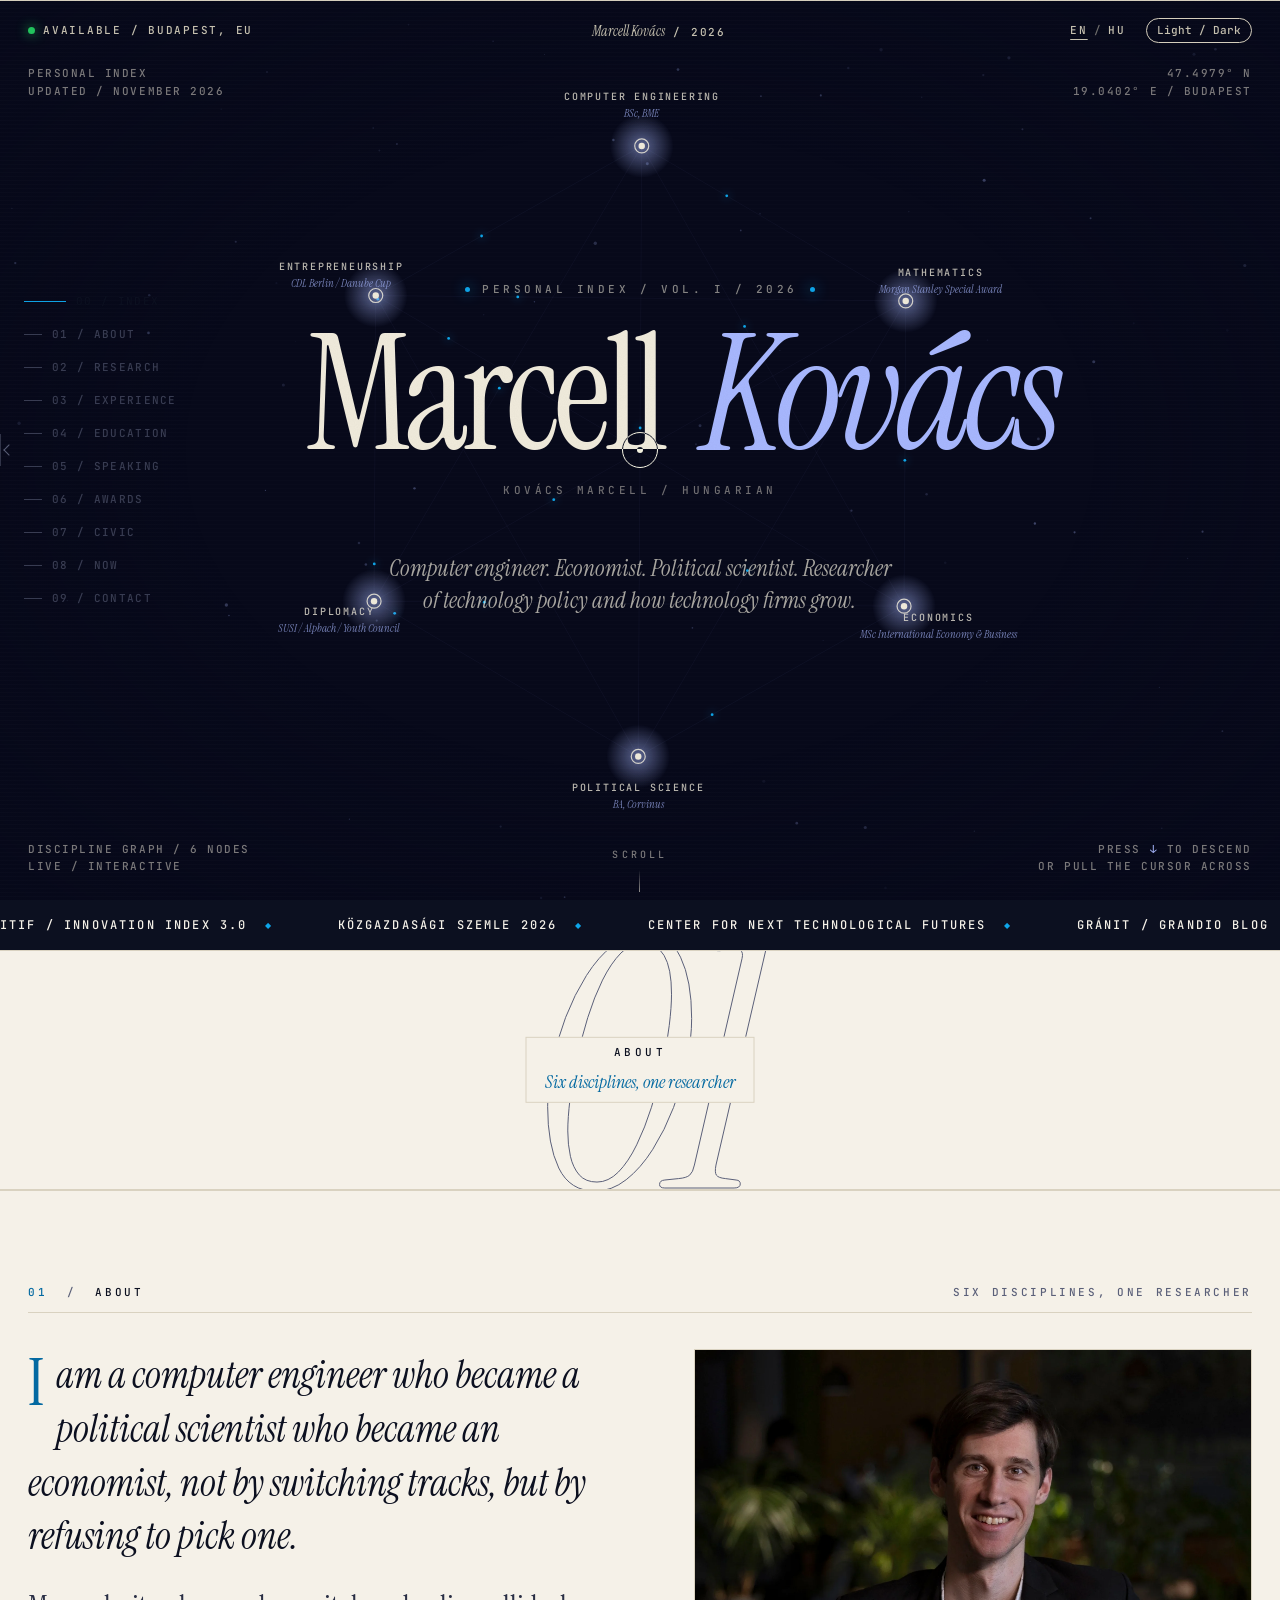
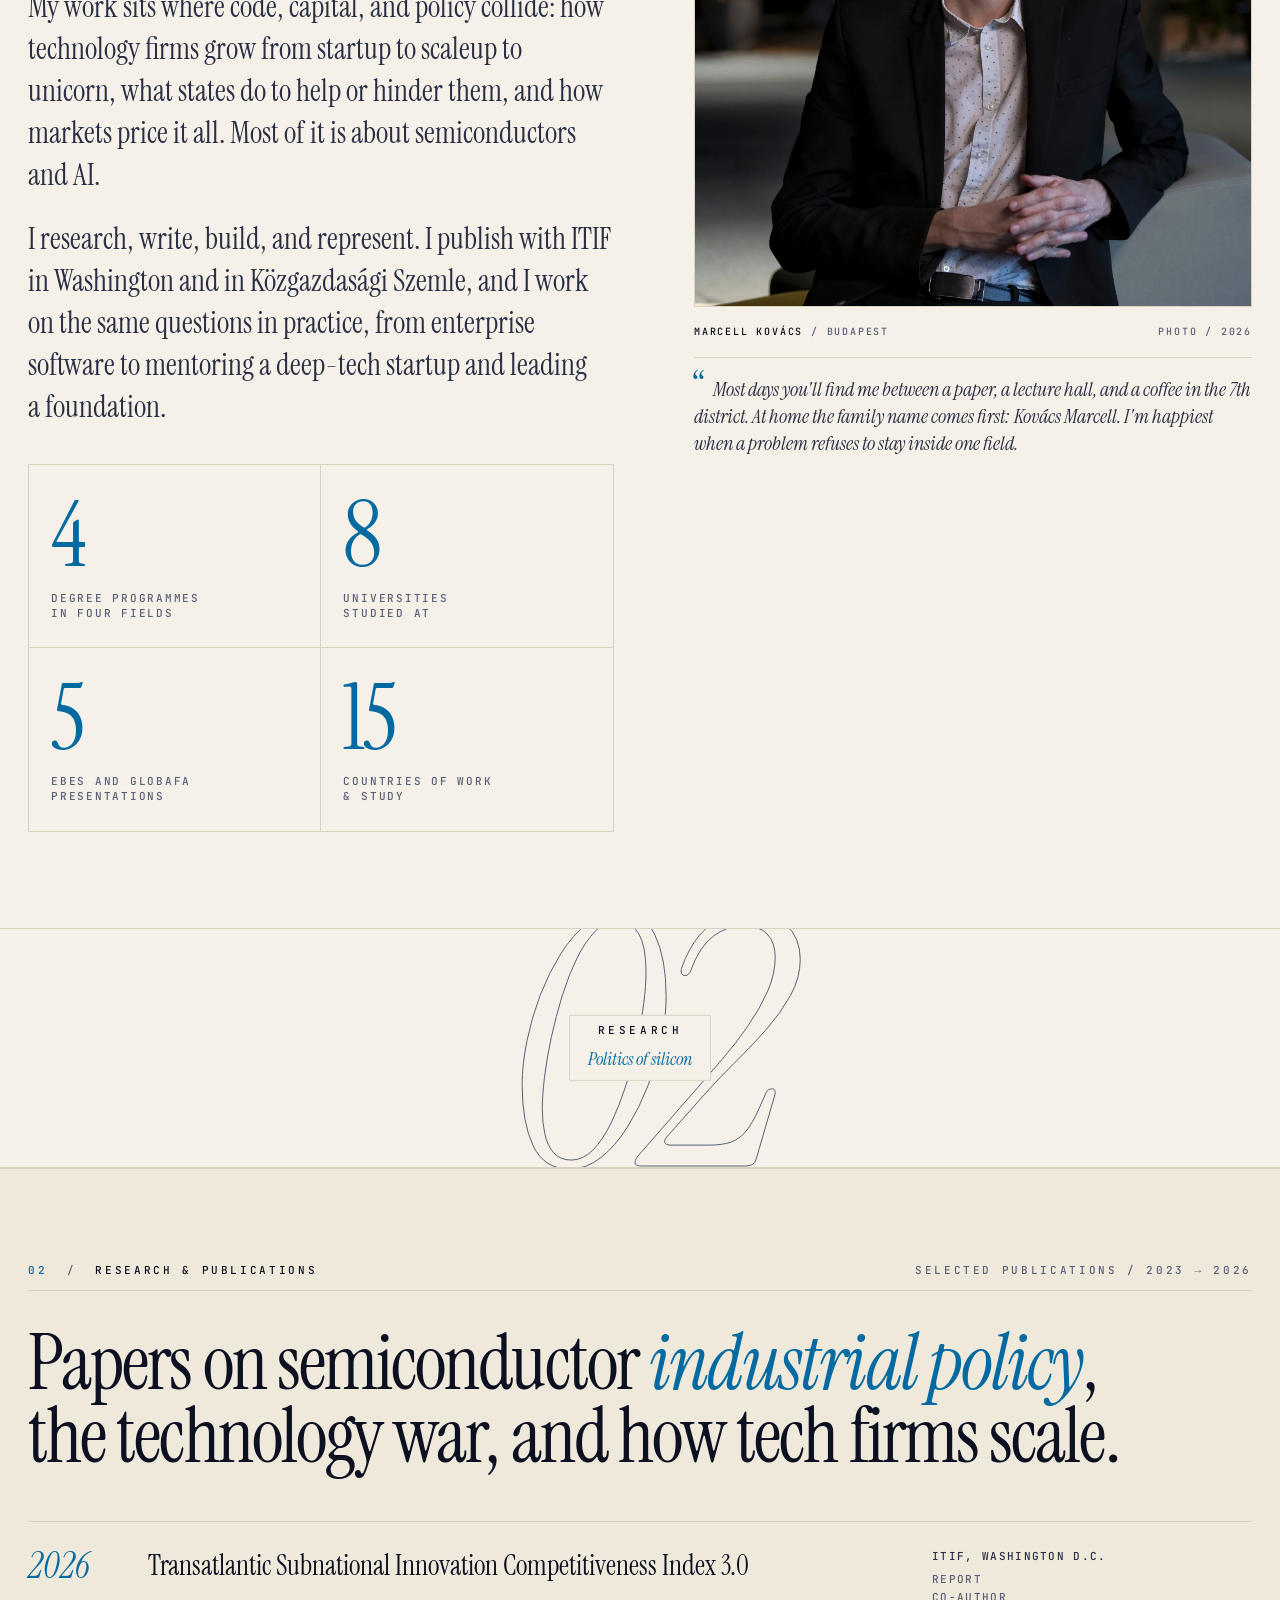
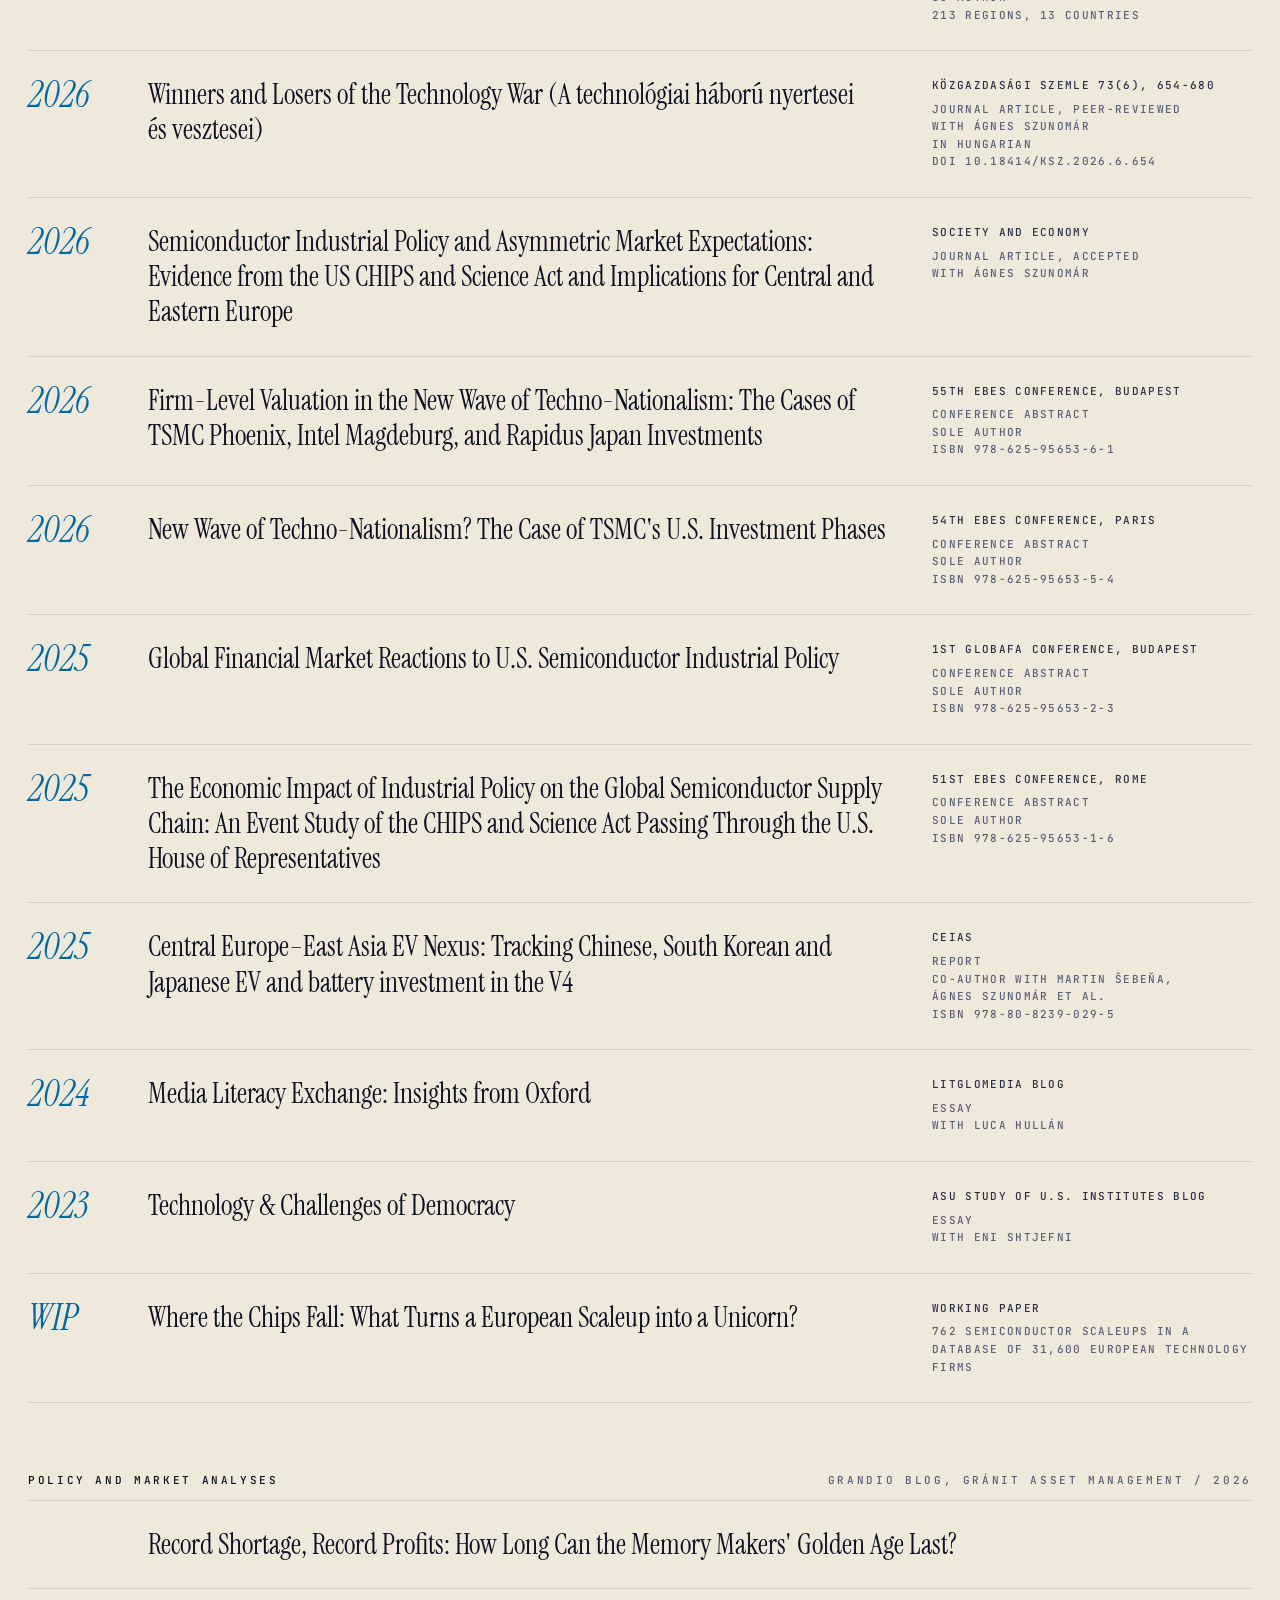
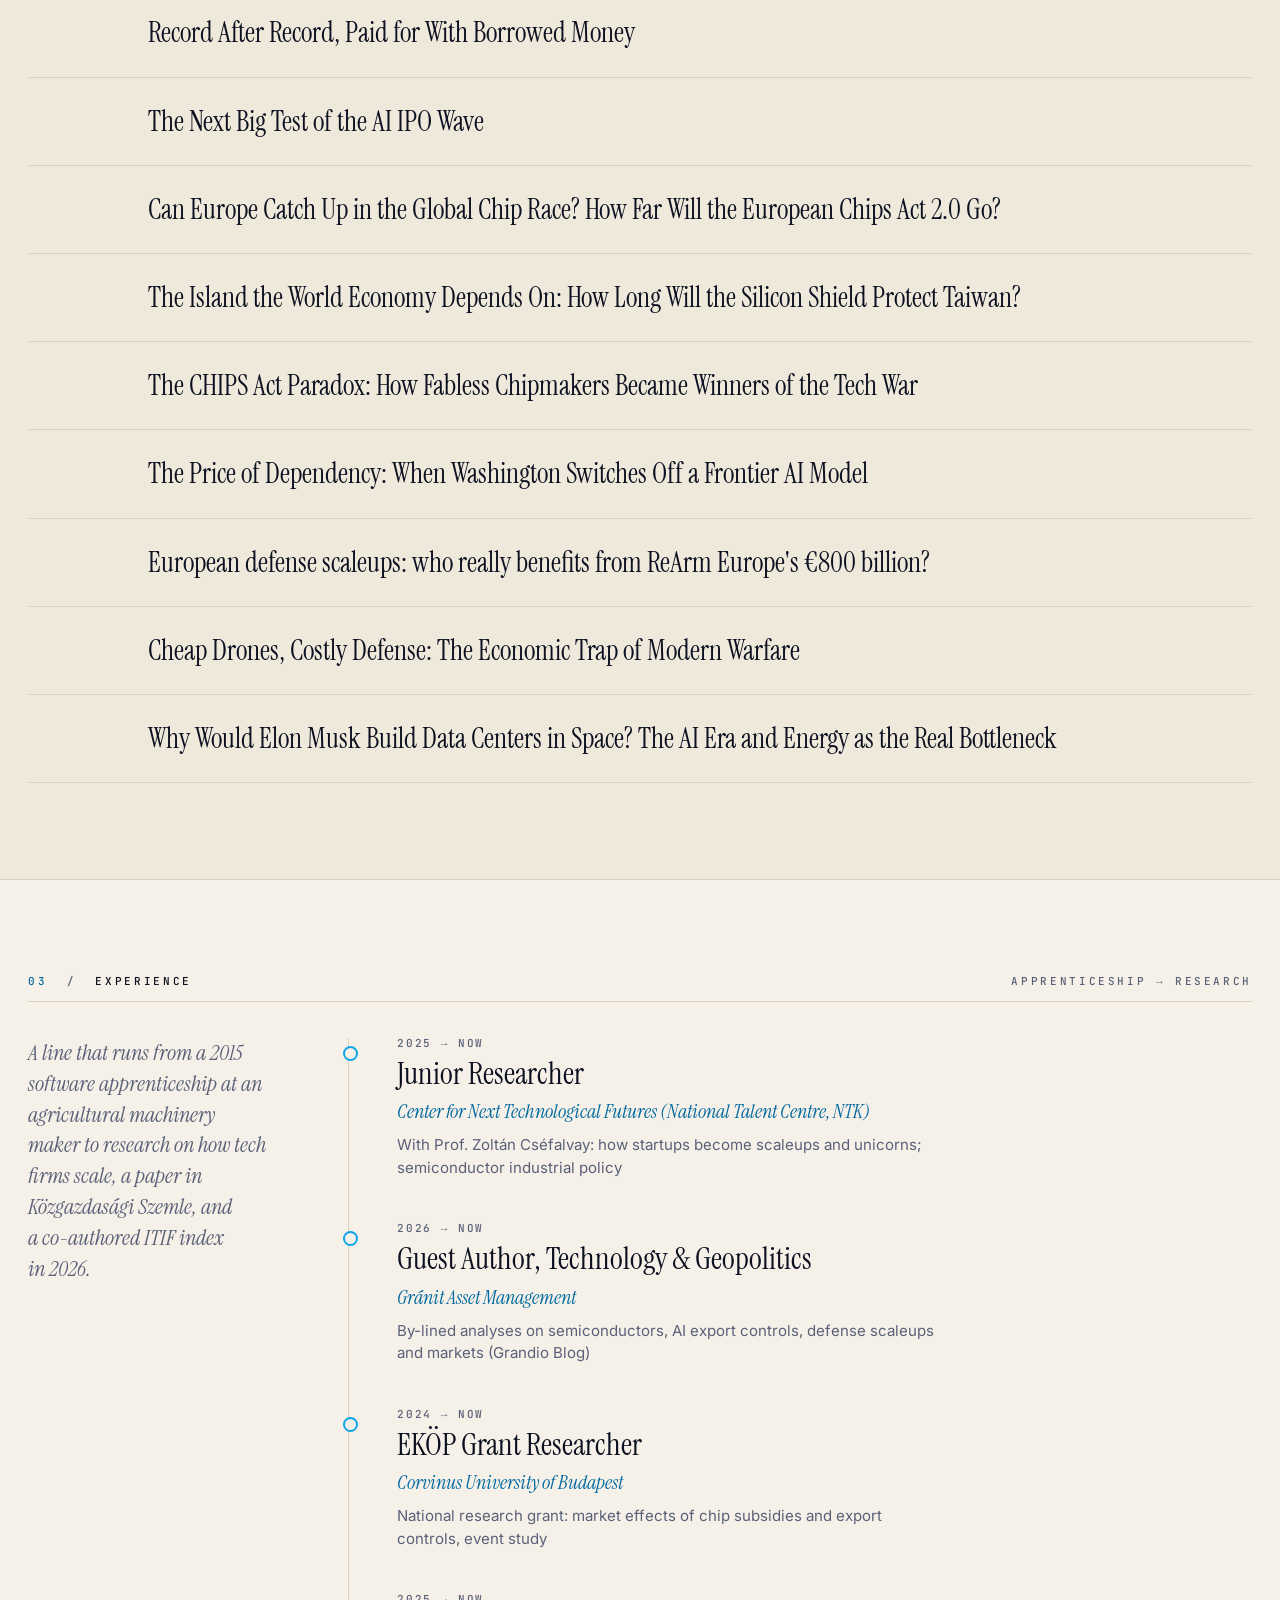
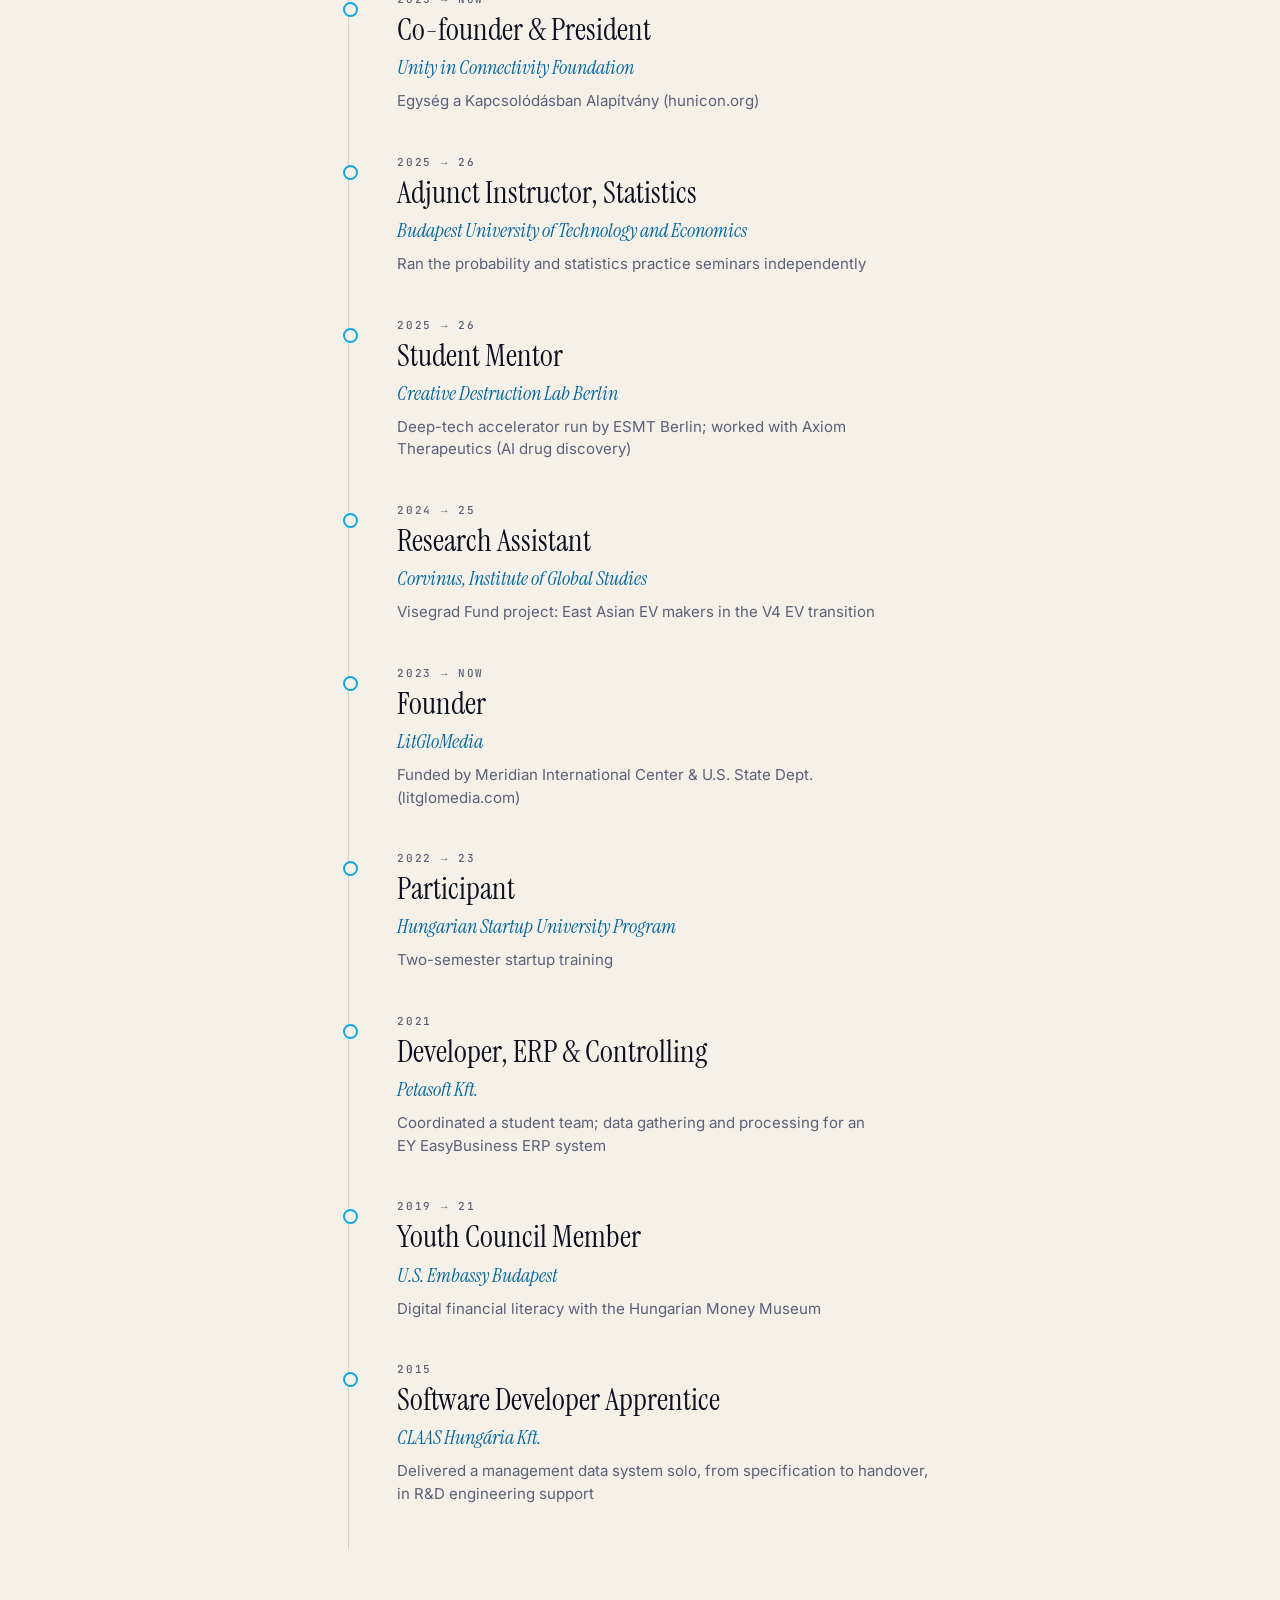
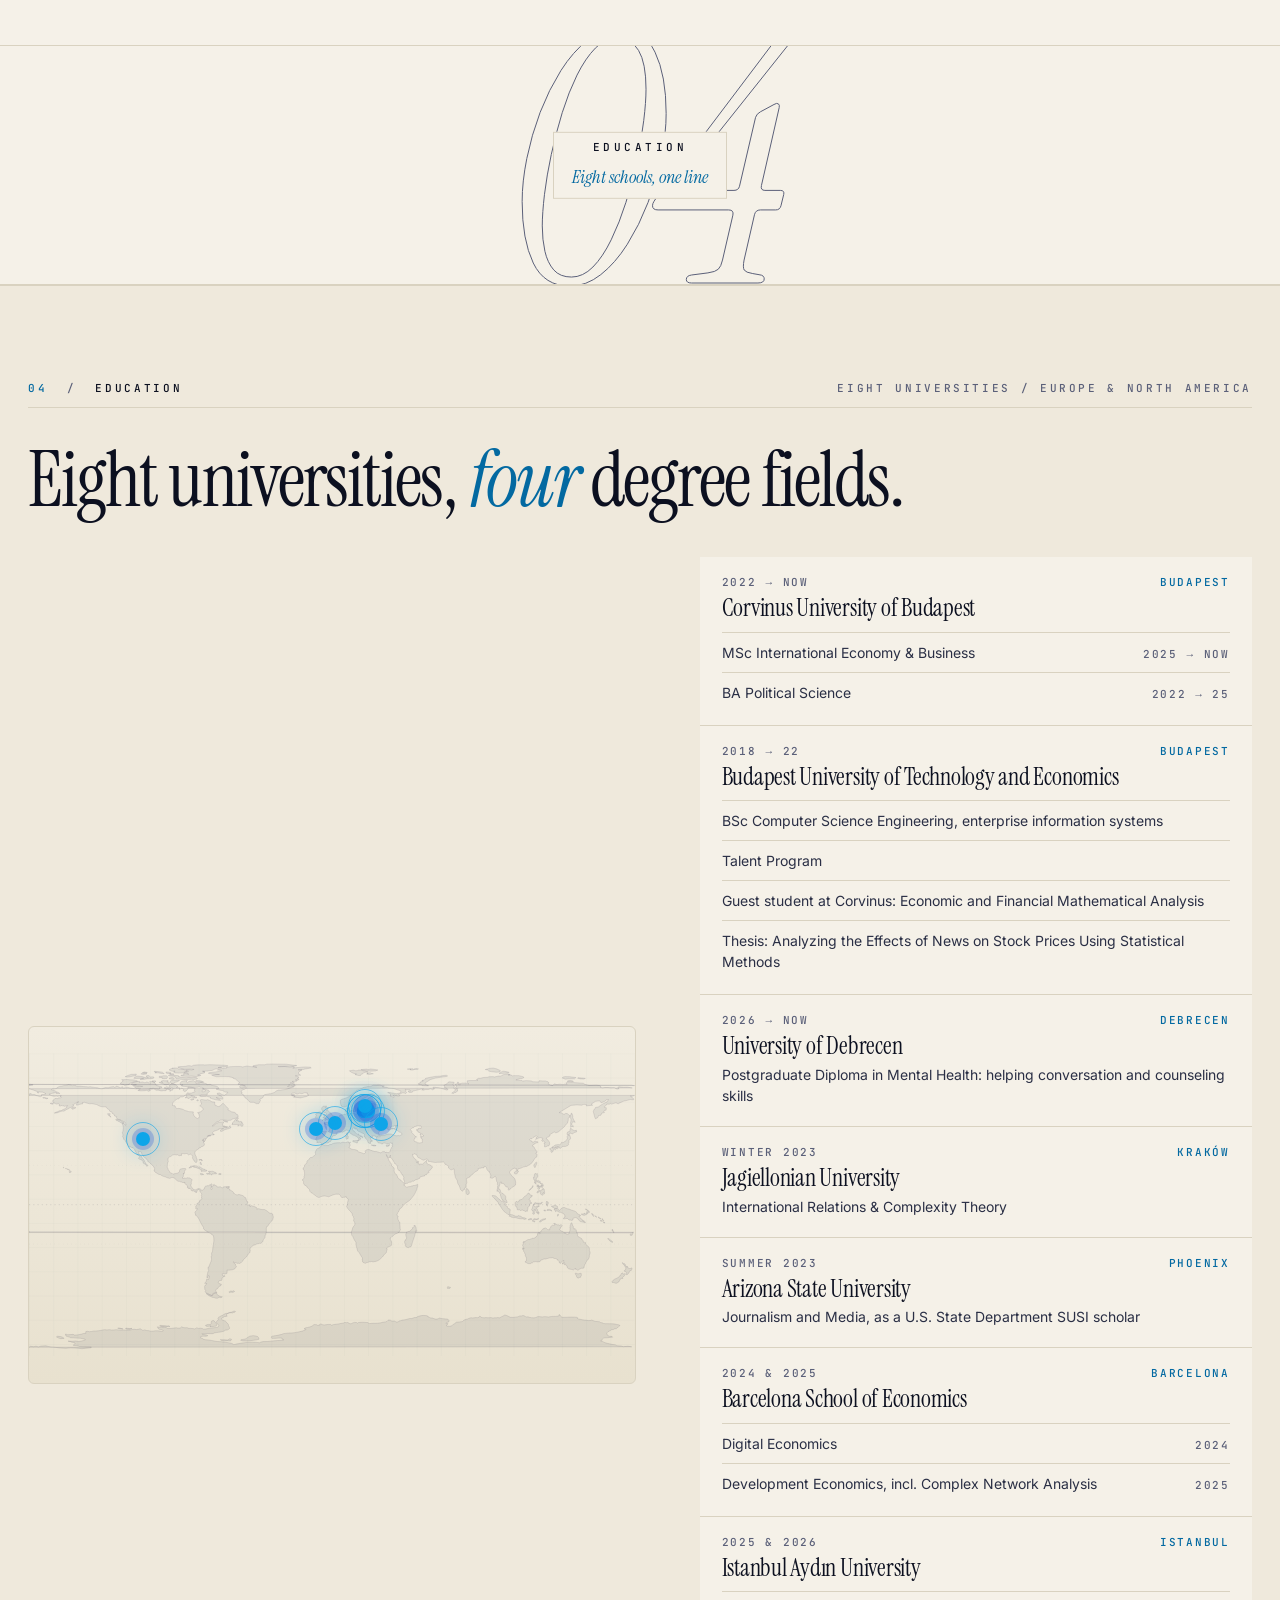
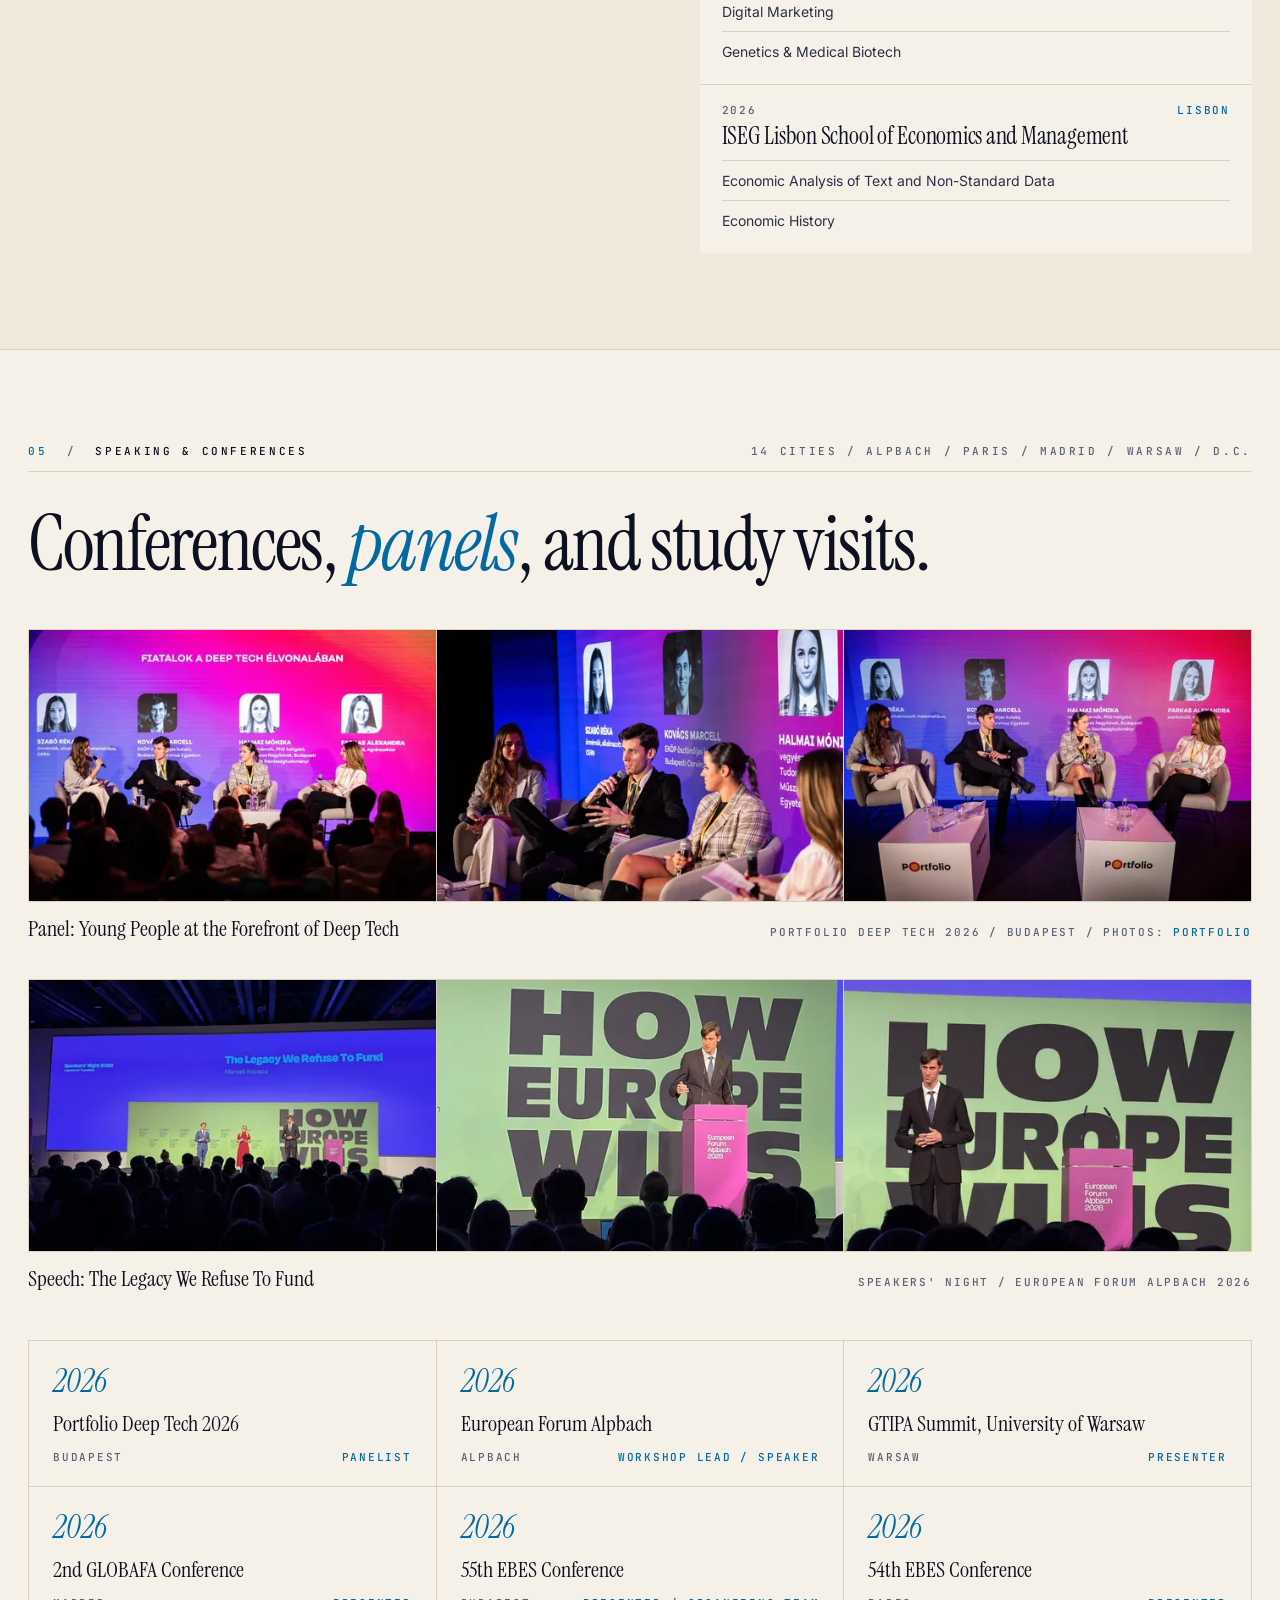
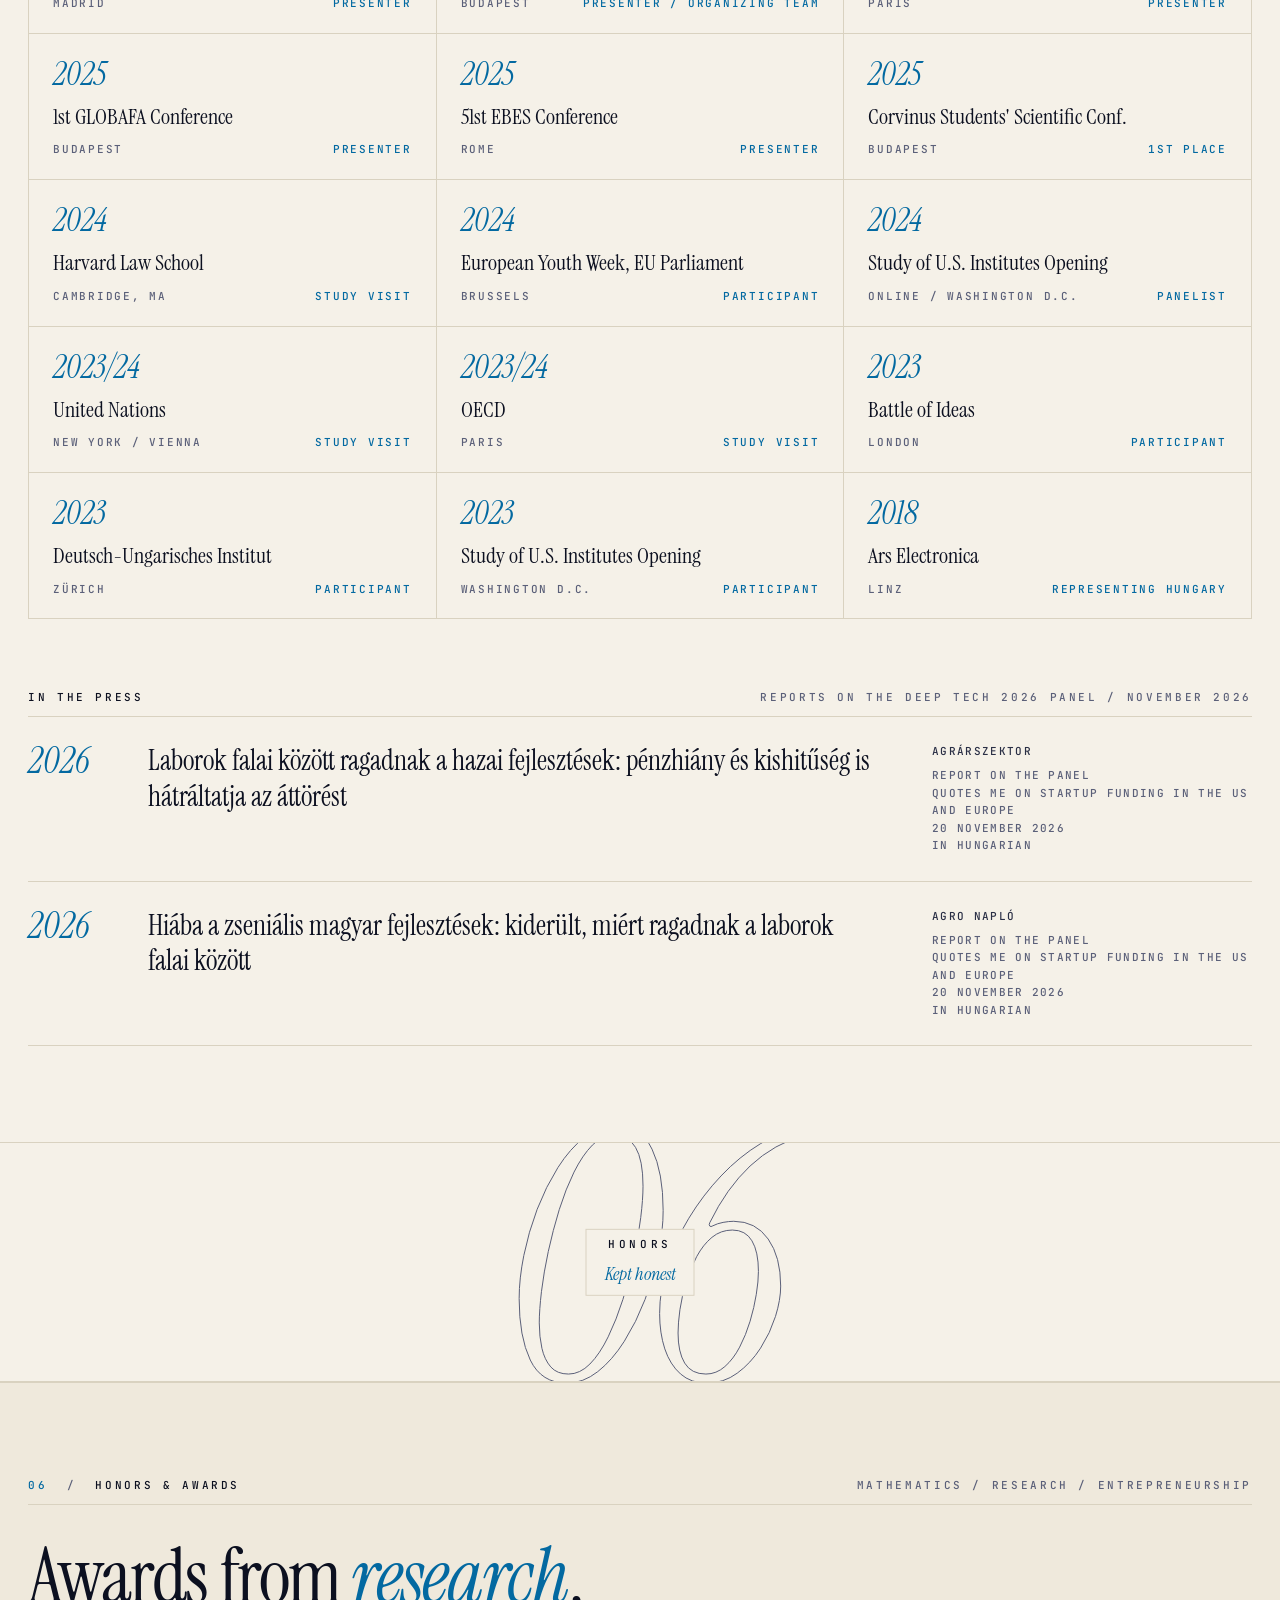
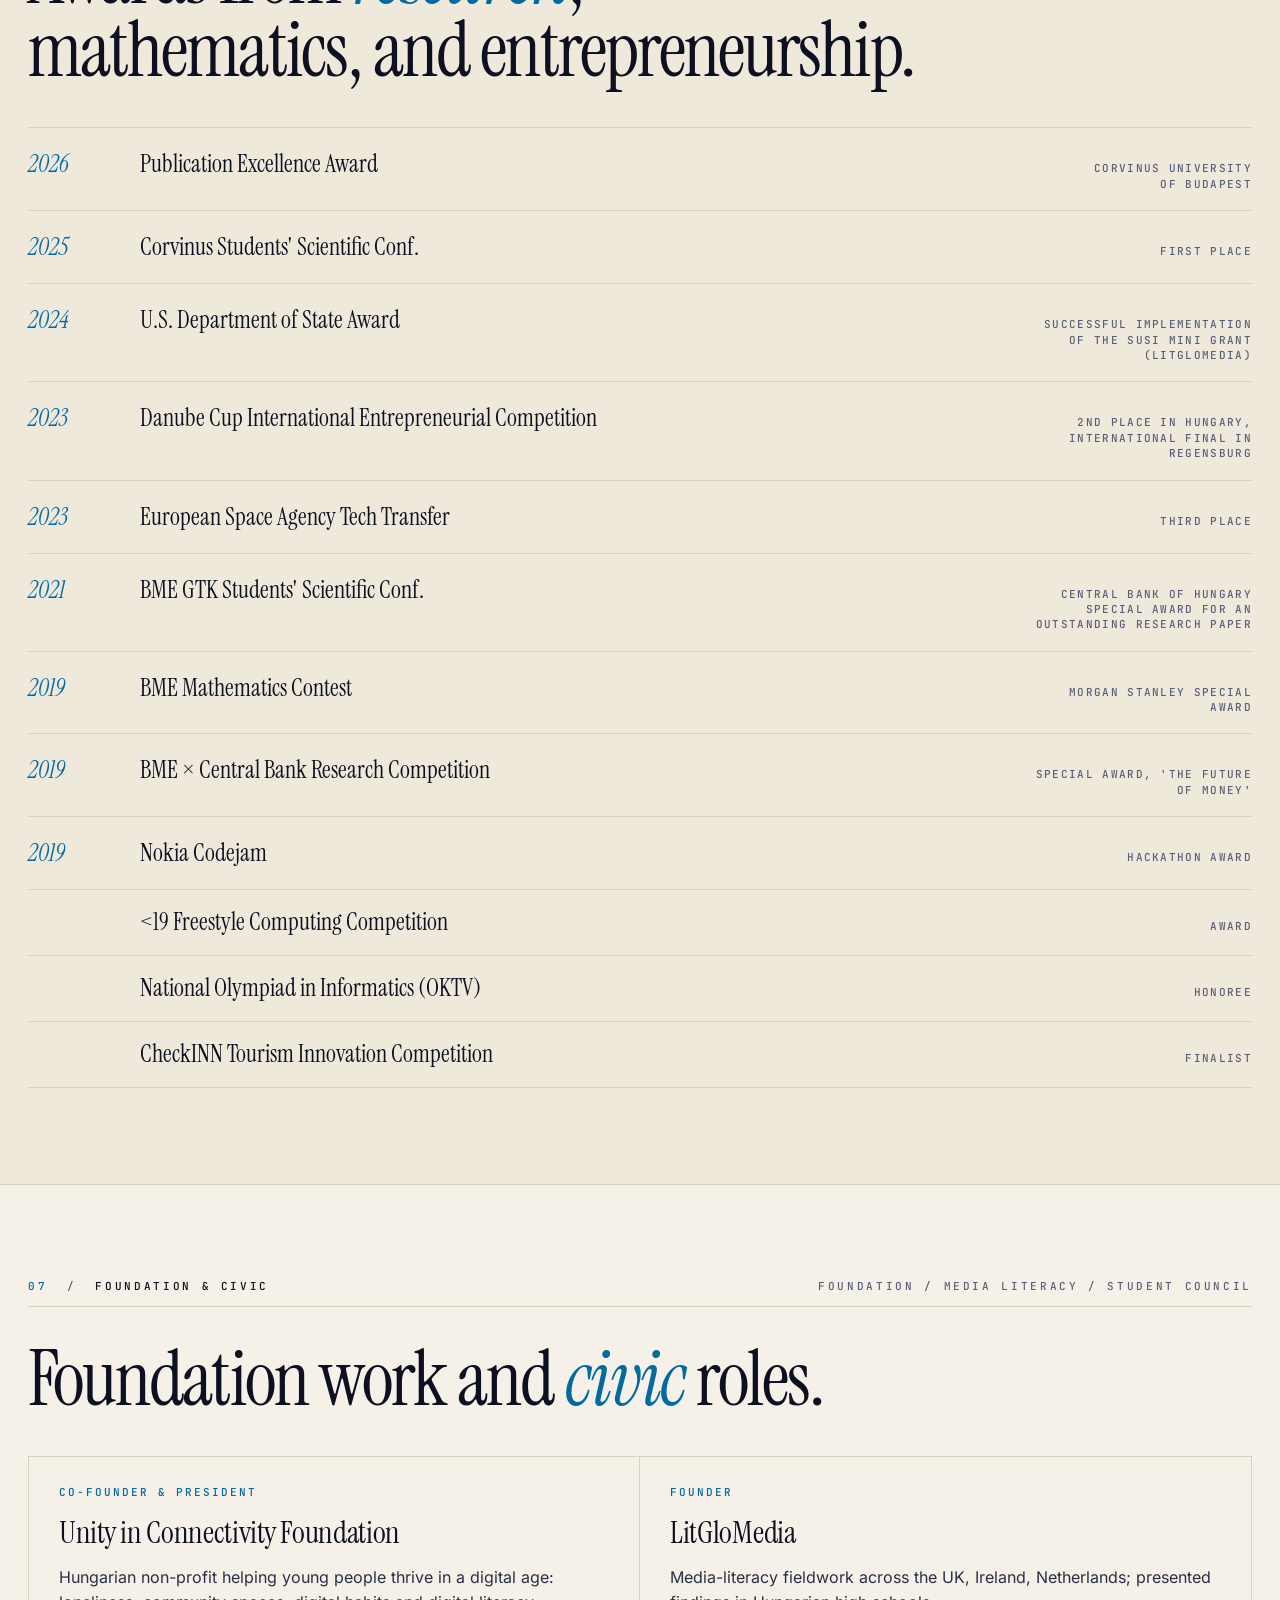
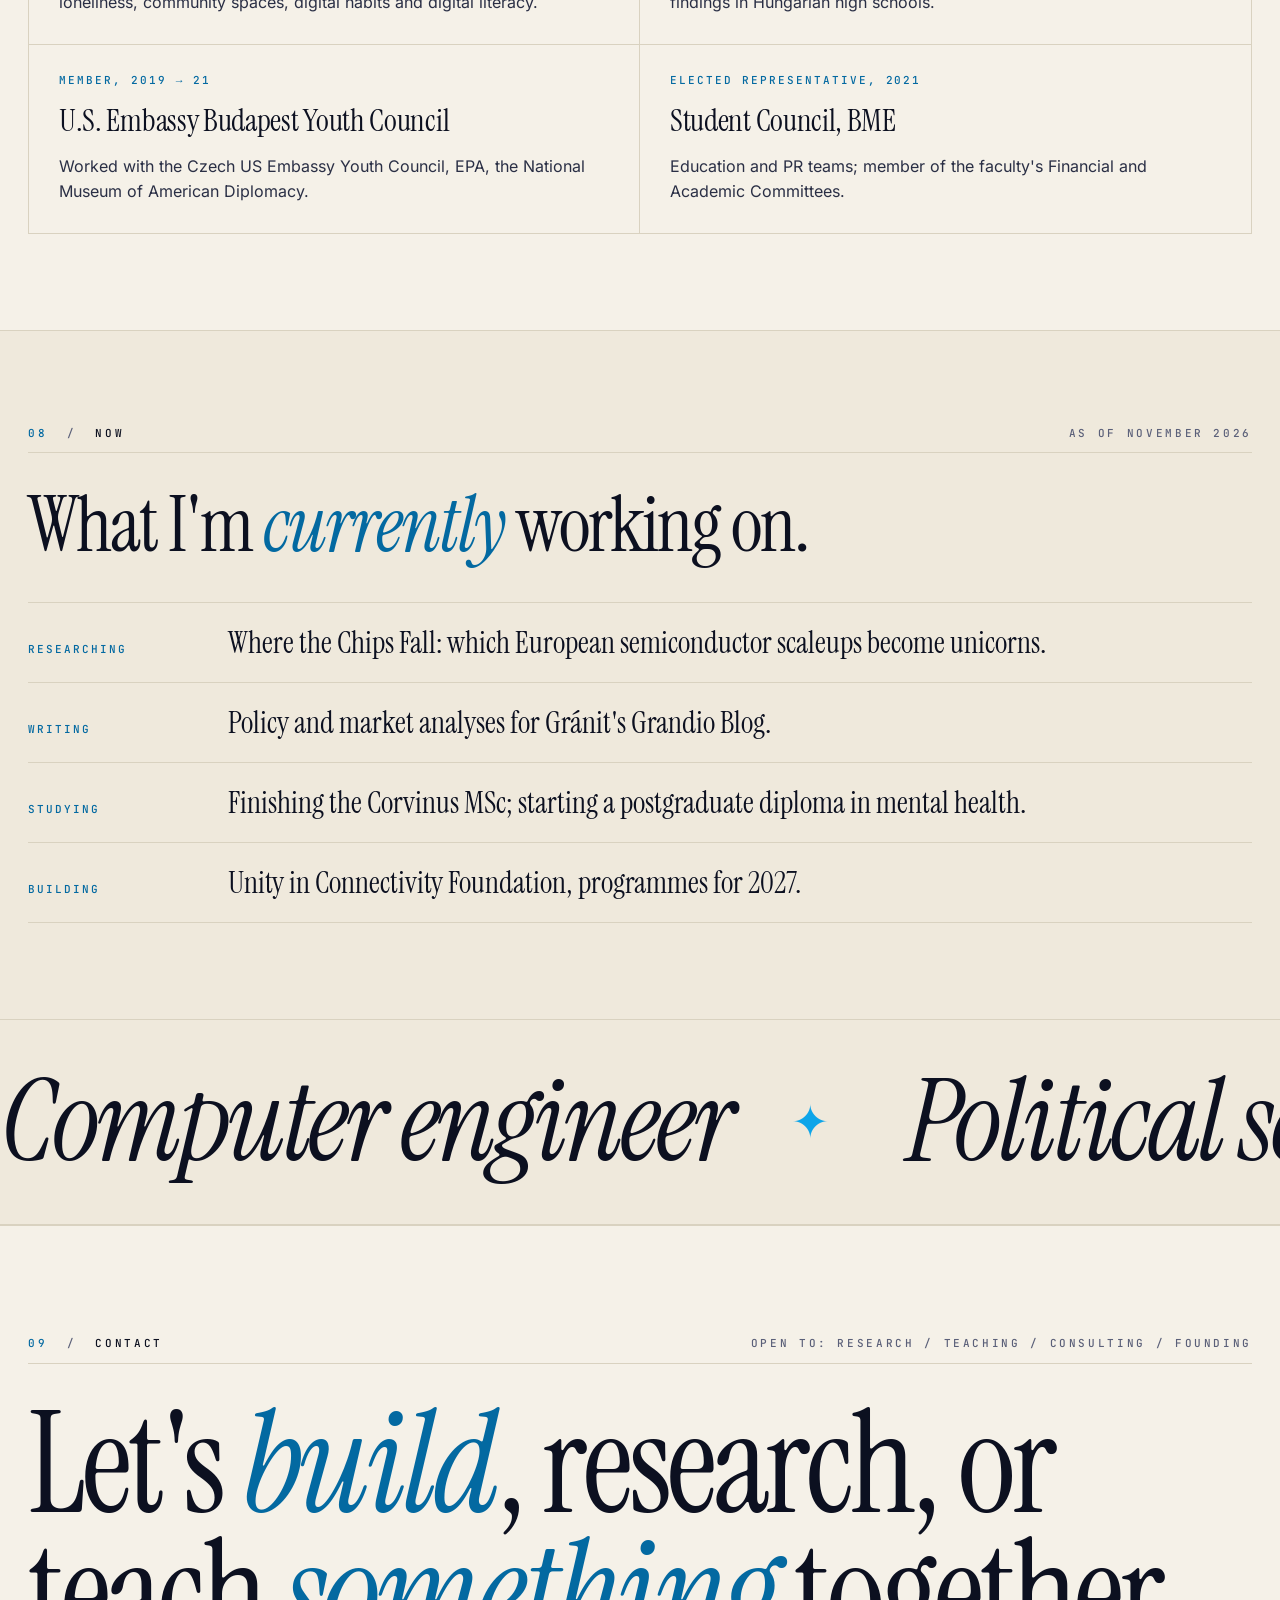
==== commit e8af5fc7: "style: tighter vertical rhythm, the page is about a tenth shorter (prd #05) The page had grown to 21" ====
--- a/index.html
+++ b/index.html
@@ -318,7 +318,7 @@
       <span>Selected publications / 2023 → 2026</span>
     </div>
     <h2 class="h-display reveal">Papers on semiconductor <span class="ital">industrial policy</span>, the technology war, and how tech firms scale.</h2>
-    <div class="pubs" id="pubs" style="margin-top:64px">
+    <div class="pubs" id="pubs" style="margin-top:48px">
       <div class="pub">
         <div class="yr">2026</div>
         <h3 class="ttl"><a class="tlink" href="https://itif.org/publications/2026/09/08/transatlantic-subnational-innovation-competitiveness-index-3-0/" target="_blank" rel="noopener">Transatlantic Subnational Innovation Competitiveness Index 3.0</a></h3>
@@ -613,7 +613,7 @@
         </figcaption>
       </figure>
     </div>
-    <div class="grid" id="speak" style="margin-top:64px">
+    <div class="grid" id="speak" style="margin-top:48px">
       <div class="card">
         <div class="yr">2026</div>
         <div class="v"><a class="tlink" href="https://www.portfolio.hu/en/events/speaker/kovacs-marcell/17038" target="_blank" rel="noopener">Portfolio Deep Tech 2026</a></div>
@@ -736,7 +736,7 @@
       <span>Mathematics / Research / Entrepreneurship</span>
     </div>
     <h2 class="h-display reveal">Awards from <span class="ital">research</span>, mathematics, and entrepreneurship.</h2>
-    <div class="list" id="awardList" style="margin-top:48px">
+    <div class="list" id="awardList" style="margin-top:40px">
       <div class="row">
         <div class="yr">2026</div>
         <div class="nm">Publication Excellence Award</div>
@@ -809,7 +809,7 @@
       <span>Foundation / Media literacy / Student council</span>
     </div>
     <h2 class="h-display reveal">Foundation work and <span class="ital">civic</span> roles.</h2>
-    <div class="grid" id="civicGrid" style="margin-top:48px">
+    <div class="grid" id="civicGrid" style="margin-top:40px">
       <div class="card">
         <div class="role">Co-founder &amp; President</div>
         <h3><a class="tlink" href="https://hunicon.org" target="_blank" rel="noopener">Unity in Connectivity Foundation</a></h3>
--- a/styles.css
+++ b/styles.css
@@ -252,9 +252,12 @@
 .loopcopy{display:contents}
 
 /* ================ section base ================ */
-section{position:relative;padding:120px 28px;border-top:1px solid var(--rule)}
+/* Vertical rhythm, tightened on 2026-11-23 (PRD 05): the page had grown to 21 screens on a desktop
+   and 24 on a phone. Section padding 120 to 96, label rows, list rows and card paddings a notch
+   smaller, the numeral dividers a third lower. The proportions between the parts are kept. */
+section{position:relative;padding:96px 28px;border-top:1px solid var(--rule)}
 .wrap{max-width:1280px;margin:0 auto}
-.eyebrow-row{display:flex;justify-content:space-between;align-items:baseline;font:500 11px/1.5 'JetBrains Mono', monospace;letter-spacing:.24em;text-transform:uppercase;color:var(--ink-3);margin-bottom:48px;padding-bottom:14px;border-bottom:1px solid var(--rule)}
+.eyebrow-row{display:flex;justify-content:space-between;align-items:baseline;font:500 11px/1.5 'JetBrains Mono', monospace;letter-spacing:.24em;text-transform:uppercase;color:var(--ink-3);margin-bottom:36px;padding-bottom:14px;border-bottom:1px solid var(--rule)}
 .eyebrow-row .num{color:var(--accent-text)}
 .eyebrow-row .name{color:var(--ink)}
 /* About and Experience have no display heading, so their label row carries the section's h2;
@@ -265,7 +268,7 @@
 /* a label that wraps (narrow screens, long Hungarian labels) gets 1.5 line spacing so accents clear
    the line above; the negative half-leading keeps a one-line label exactly as tall as with 11px/1 */
 .eyebrow-row > *{margin-block:-.25em}
-.h-display{font-family:'Instrument Serif', serif;font-weight:400;font-size:clamp(48px, 7vw, 108px);line-height:.95;letter-spacing:-0.025em;color:var(--ink);text-wrap:balance}
+.h-display{font-family:'Instrument Serif', serif;font-weight:400;font-size:clamp(44px, 6vw, 92px);line-height:.95;letter-spacing:-0.025em;color:var(--ink);text-wrap:balance}
 .h-display .ital{font-style:italic;color:var(--accent-text)}
 
 /* reveal */
@@ -278,7 +281,7 @@
 #about .lede p:first-child{font-size:clamp(28px, 3vw, 40px);color:var(--ink);font-style:italic}
 #about .lede p:first-child::first-letter{font-size:1.7em;float:left;line-height:.85;padding:6px 12px 0 0;color:var(--accent-text);font-style:normal}
 #about .stats{display:grid;grid-template-columns:1fr 1fr;gap:1px;background:var(--rule);border:1px solid var(--rule);margin-top:36px}
-#about .stats > div{background:var(--paper);padding:32px 24px}
+#about .stats > div{background:var(--paper);padding:26px 22px}
 #about .stats .n{font-family:'Instrument Serif', serif;font-size:clamp(56px, 7vw, 96px);line-height:1;color:var(--accent-text);letter-spacing:-0.03em}
 #about .stats .lab{font:500 11px/1.4 'JetBrains Mono', monospace;letter-spacing:.16em;text-transform:uppercase;color:var(--ink-3);margin-top:10px;max-width:14em}
 
@@ -308,7 +311,7 @@
 #research{background:var(--paper-2)}
 /* the same row style lists the press reports in the Speaking section (#speaking .press) */
 #research .pubs, #speaking .pubs{display:grid;gap:0;border-top:1px solid var(--rule)}
-#research .pub, #speaking .pub{display:grid;grid-template-columns:80px 1fr 320px;gap:40px;padding:32px 0;border-bottom:1px solid var(--rule);align-items:start;cursor:default;transition:padding .35s ease, background .35s ease}
+#research .pub, #speaking .pub{display:grid;grid-template-columns:80px 1fr 320px;gap:40px;padding:26px 0;border-bottom:1px solid var(--rule);align-items:start;cursor:default;transition:padding .35s ease, background .35s ease}
 #research .pub:hover{padding-left:18px;padding-right:18px;background:var(--paper)}
 #speaking .pub:hover{padding-left:18px;padding-right:18px;background:var(--paper-2)}
 #research .pub .yr, #speaking .pub .yr{font-family:'Instrument Serif', serif;font-size:36px;color:var(--accent-text);font-style:italic;line-height:1}
@@ -320,7 +323,7 @@
    narrow 60px year column it would run into the title, so it is set smaller there */
 @media (max-width:880px){html[lang="hu"] #pubs .pub:last-child .yr{font-size:28px}}
 /* policy and market analyses: a sub-list in the same row style, titles in the title column */
-#research .analyses{margin-top:clamp(64px, 8vw, 96px)}
+#research .analyses{margin-top:clamp(48px, 6vw, 72px)}
 #research .analyses .eyebrow-row{margin-bottom:0}
 #research .analyses h3{font:inherit}
 #research .analyses .pubs{border-top:none}
@@ -331,7 +334,7 @@
 #experience .wrap2{display:grid;grid-template-columns:240px 1fr;gap:80px}
 #experience .legend{position:sticky;top:120px;align-self:start;font-family:'Instrument Serif', serif;font-style:italic;font-size:22px;color:var(--ink-3);line-height:1.4;text-wrap:pretty}
 #experience ol{list-style:none;border-left:1px solid var(--rule);padding-left:48px}
-#experience li{position:relative;padding:0 0 56px;break-inside:avoid}
+#experience li{position:relative;padding:0 0 44px;break-inside:avoid}
 #experience li::before{content:"";position:absolute;left:-54px;top:8px;width:11px;height:11px;border-radius:99px;background:var(--paper);border:2px solid var(--accent);transition:transform .3s, background .3s}
 #experience li:hover::before{transform:scale(1.6);background:var(--accent)}
 #experience li .per{font:500 11px/1 'JetBrains Mono', monospace;letter-spacing:.16em;text-transform:uppercase;color:var(--ink-3);margin-bottom:8px}
@@ -345,7 +348,7 @@
 #education .eyebrow-row{color:var(--ink-3)}
 #education .eyebrow-row .name{color:var(--ink)}
 #education .h-display{color:var(--ink)}
-#education .grid{display:grid;grid-template-columns:1.1fr 1fr;gap:64px;align-items:center;margin-top:48px}
+#education .grid{display:grid;grid-template-columns:1.1fr 1fr;gap:64px;align-items:center;margin-top:40px}
 #education .map-wrap{position:relative;aspect-ratio:1.7/1;background:var(--map-bg, linear-gradient(180deg, #f1ece0 0%, #e8e1cf 100%));border:1px solid var(--rule);border-radius:6px;overflow:hidden;--map-grid:rgba(11, 18, 48, 0.06);--map-line:rgba(11, 18, 48, 0.18);--map-line-soft:rgba(11, 18, 48, 0.08);--map-fill:rgba(11, 18, 48, 0.07);--map-stroke:rgba(11, 18, 48, 0.32)}
 [data-mode="dark"] #education .map-wrap{background:linear-gradient(180deg, #0a0e25 0%, #050714 100%);--map-grid:rgba(168, 184, 255, 0.05);--map-line:rgba(168, 184, 255, 0.14);--map-line-soft:rgba(168, 184, 255, 0.06);--map-fill:rgba(168, 184, 255, 0.08);--map-stroke:rgba(168, 184, 255, 0.32)}
 #education svg.mapsvg{position:absolute;inset:0;width:100%;height:100%}
@@ -370,11 +373,11 @@
 
 /* ================ SPEAKING ================ */
 #speaking .grid{display:grid;grid-template-columns:repeat(3, 1fr);gap:0;border-top:1px solid var(--rule);border-left:1px solid var(--rule)}
-#speaking .card{padding:28px;border-right:1px solid var(--rule);border-bottom:1px solid var(--rule);transition:background .25s;position:relative;overflow:hidden}
+#speaking .card{padding:24px;border-right:1px solid var(--rule);border-bottom:1px solid var(--rule);transition:background .25s;position:relative;overflow:hidden}
 #speaking .card:hover{background:var(--paper-2)}
 /* the arrow sits in the empty top right corner, level with the year; at the bottom right it
    covered the end of the role label */
-#speaking .card::after{content:"→";position:absolute;right:24px;top:22px;font-family:'Instrument Serif', serif;font-style:italic;font-size:32px;color:var(--accent-text);opacity:0;transform:translateX(-12px);transition:.3s;pointer-events:none}
+#speaking .card::after{content:"→";position:absolute;right:24px;top:18px;font-family:'Instrument Serif', serif;font-style:italic;font-size:32px;color:var(--accent-text);opacity:0;transform:translateX(-12px);transition:.3s;pointer-events:none}
 /* The arrow promises a destination, so only a card that has a link shows it: on hover, or while
    the link has keyboard focus. That link covers the whole card, so a click anywhere on it (the
    arrow included) opens the page. Without :has() (before Chrome 105, Firefox 121, Safari 15.4)
@@ -392,7 +395,7 @@
 /* Photos from the stage, above the cards: one row per event, three 3:2 shots each, in the three
    columns of the card grid, with the same hairlines between them. On a narrow screen a row is a
    strip to swipe sideways, so six photos do not push the cards a whole screen down. */
-#speaking .stage{margin-top:64px;display:grid;gap:44px}
+#speaking .stage{margin-top:48px;display:grid;gap:36px}
 #speaking .shots .row{display:grid;grid-template-columns:repeat(3, 1fr);gap:1px;background:var(--rule);border:1px solid var(--rule)}
 #speaking .shots img{display:block;width:100%;height:auto;aspect-ratio:3 / 2;object-fit:cover;background:var(--paper-2)}
 #speaking .shots figcaption{display:flex;justify-content:space-between;align-items:baseline;flex-wrap:wrap;gap:6px 24px;padding-top:14px}
@@ -406,7 +409,7 @@
   #speaking .shots .row > *{flex:0 0 86%;scroll-snap-align:start}
 }
 /* press reports under the cards: a sub-list like the analyses under the publications */
-#speaking .press{margin-top:clamp(64px, 8vw, 96px)}
+#speaking .press{margin-top:clamp(48px, 6vw, 72px)}
 #speaking .press .eyebrow-row{margin-bottom:0}
 #speaking .press h3{font:inherit}
 #speaking .press .pubs{border-top:none}
@@ -414,7 +417,7 @@
 /* ================ AWARDS ================ */
 #awards{background:var(--paper-2)}
 #awards .list{display:grid;gap:0}
-#awards .row{display:grid;grid-template-columns:80px 1fr auto;gap:32px;padding:22px 0;border-top:1px solid var(--rule);align-items:baseline;transition:padding .3s}
+#awards .row{display:grid;grid-template-columns:80px 1fr auto;gap:32px;padding:18px 0;border-top:1px solid var(--rule);align-items:baseline;transition:padding .3s}
 #awards .row:hover{padding-left:14px;padding-right:14px;background:var(--paper)}
 #awards .row:last-child{border-bottom:1px solid var(--rule)}
 #awards .row .yr{font-family:'Instrument Serif', serif;font-size:24px;color:var(--accent-text);font-style:italic}
@@ -423,7 +426,7 @@
 
 /* ================ CIVIC ================ */
 #civic .grid{display:grid;grid-template-columns:repeat(2, 1fr);gap:0;border:1px solid var(--rule)}
-#civic .card{padding:36px;border-right:1px solid var(--rule);border-bottom:1px solid var(--rule)}
+#civic .card{padding:30px;border-right:1px solid var(--rule);border-bottom:1px solid var(--rule)}
 #civic .card:nth-child(2n){border-right:none}
 #civic .card:nth-last-child(-n+2){border-bottom:none}
 #civic .card .role{font:500 11px/1 'JetBrains Mono', monospace;letter-spacing:.18em;text-transform:uppercase;color:var(--accent-text);margin-bottom:18px}
@@ -437,14 +440,14 @@
 #now .eyebrow-row .name{color:var(--ink)}
 #now .h-display{color:var(--ink)}
 #now .h-display .date{font-family:'JetBrains Mono', monospace;font-size:.18em;letter-spacing:.2em;text-transform:uppercase;color:var(--ink-3);display:block;margin-bottom:18px;font-style:normal}
-#now .lines{margin-top:48px;display:flex;flex-direction:column;gap:0}
-#now .line{display:grid;grid-template-columns:160px 1fr;gap:40px;padding:24px 0;border-top:1px solid var(--rule);align-items:baseline}
+#now .lines{margin-top:40px;display:flex;flex-direction:column;gap:0}
+#now .line{display:grid;grid-template-columns:160px 1fr;gap:40px;padding:20px 0;border-top:1px solid var(--rule);align-items:baseline}
 #now .line:last-child{border-bottom:1px solid var(--rule)}
 #now .line .k{font:500 11px/1 'JetBrains Mono', monospace;letter-spacing:.18em;text-transform:uppercase;color:var(--accent-text)}
 #now .line .v{font-family:'Instrument Serif', serif;font-size:clamp(22px, 2.4vw, 30px);line-height:1.3;text-wrap:pretty}
 
 /* ================ CONTACT ================ */
-#contact{padding:140px 28px 80px}
+#contact{padding:112px 28px 72px}
 #contact h2{font-family:'Instrument Serif', serif;font-weight:400;font-size:clamp(64px, 11vw, 180px);line-height:.92;letter-spacing:-.03em;color:var(--ink);text-wrap:balance;margin-bottom:48px}
 #contact h2 .ital{font-style:italic;color:var(--accent-text)}
 #contact .channels{display:grid;grid-template-columns:repeat(3, 1fr);gap:0;border-top:1px solid var(--rule);border-bottom:1px solid var(--rule)}
@@ -485,17 +488,17 @@
   .hero .nameHu{font-size:10px;letter-spacing:.24em}
 
   /* sections: tighter vertical rhythm */
-  section{padding:80px 20px}
+  section{padding:64px 20px}
   .h-display{font-size:clamp(40px, 10vw, 64px)}
 
   /* eyebrow rows: stack so the right meta doesn't clip */
-  .eyebrow-row{flex-direction:column;align-items:flex-start;gap:6px;font-size:10px;letter-spacing:.18em}
-
-  /* num dividers: shrink the giant numerals */
-  .numdivider{height:140px}
-  .numdivider .big{font-size:200px}
-  .numdivider .lbl{font-size:10px;letter-spacing:.24em;padding:14px 18px}
-  .numdivider .lbl em{font-size:14px}
+  .eyebrow-row{flex-direction:column;align-items:flex-start;gap:6px;font-size:10px;letter-spacing:.18em;margin-bottom:28px}
+
+  /* publication and press rows */
+  #research .pub, #speaking .pub{padding:20px 0}
+
+  /* num dividers and the signature marquee: their phone sizes are at the end of the file, after
+     their base rules (here those base rules overrode them) */
 
   /* ticker: smaller */
   .ticker{padding:14px 0}
@@ -503,11 +506,11 @@
 
   /* about stats: 2x2 instead of 4-up */
   #about .stats{grid-template-columns:1fr 1fr}
-  #about .stats > div{padding:24px 18px}
+  #about .stats > div{padding:20px 18px}
 
   /* experience: tighter timeline */
   #experience ol{padding-left:28px}
-  #experience li{padding-bottom:40px}
+  #experience li{padding-bottom:32px}
   #experience li::before{left:-34px}
   #experience li .role{font-size:18px}
   #experience li .org{font-size:17px}
@@ -516,24 +519,30 @@
   #education .grid{grid-template-columns:1fr;gap:32px}
   #education .map-wrap{aspect-ratio:1.4/1}
 
-  /* speaking already 1col below 880; tighten */
-  #speaking .card{padding:22px}
+  /* speaking: one column below 880; on a phone the year stands beside the venue, as in the
+     publication list, which makes each of the 18 cards about a third lower */
+  #speaking .card{padding:18px 20px;display:grid;grid-template-columns:76px minmax(0, 1fr);column-gap:12px;align-items:start}
+  #speaking .card .yr{grid-row:1 / span 2;font-size:24px;margin-bottom:0;padding-top:1px}
+  #speaking .card .v, #speaking .card .c{grid-column:2}
+  /* on the narrowest phones a long role label does not fit beside the city: it moves to its own line */
+  #speaking .card .c{flex-wrap:wrap;row-gap:6px}
+  #speaking .card::after{top:12px;right:16px;font-size:26px}
 
   /* awards list: stack so the note doesn't push off the right edge */
-  #awards .row{grid-template-columns:1fr;gap:4px;padding:18px 0}
+  #awards .row{grid-template-columns:1fr;gap:4px;padding:14px 0}
   #awards .row .yr{font-size:16px}
   #awards .row .nm{font-size:17px;line-height:1.25}
   #awards .row .nt{text-align:left;max-width:none;font-size:10px;letter-spacing:.14em}
 
   /* civic already 1col below 880; tighten */
-  #civic .card{padding:28px 22px}
+  #civic .card{padding:24px 20px}
 
   /* now: stack the 160px label column */
-  #now .line{grid-template-columns:1fr;gap:6px;padding:18px 0}
+  #now .line{grid-template-columns:1fr;gap:6px;padding:14px 0}
   #now .h-display{font-size:clamp(36px, 9vw, 56px)}
 
   /* contact */
-  #contact{padding:90px 20px 60px}
+  #contact{padding:72px 20px 52px}
   #contact h2{font-size:clamp(44px, 13vw, 80px);margin-bottom:36px}
   #contact .channels{grid-template-columns:1fr}
   #contact .channels a{border-right:none;border-bottom:1px solid var(--rule);padding:20px 4px}
@@ -544,10 +553,6 @@
   /* footer: stack */
   footer{flex-direction:column;gap:8px;align-items:flex-start;text-align:left;padding:20px}
 
-  /* signature marquee: keep editorial scale on mobile, just slightly smaller */
-  .signmarquee{padding:36px 0}
-  .signmarquee .row{gap:48px}
-  .signmarquee span{font-size:clamp(40px, 13vw, 72px);gap:36px}
 }
 
 /* ================ FOOTER ================ */
@@ -618,8 +623,8 @@
 }
 
 /* full-bleed numeral dividers */
-.numdivider{position:relative;padding:0;margin:0;overflow:hidden;height:clamp(180px, 28vw, 360px);display:flex;align-items:center;justify-content:center;border-top:1px solid var(--rule);border-bottom:1px solid var(--rule);background:var(--paper)}
-.numdivider .big{font-family:'Instrument Serif', serif;font-style:italic;font-size:clamp(220px, 38vw, 520px);line-height:.8;color:transparent;-webkit-text-stroke:1px var(--ink-3);letter-spacing:-.04em;user-select:none;position:relative;z-index:1}
+.numdivider{position:relative;padding:0;margin:0;overflow:hidden;height:clamp(140px, 19vw, 240px);display:flex;align-items:center;justify-content:center;border-top:1px solid var(--rule);border-bottom:1px solid var(--rule);background:var(--paper)}
+.numdivider .big{font-family:'Instrument Serif', serif;font-style:italic;font-size:clamp(170px, 27.5vw, 348px);line-height:.8;color:transparent;-webkit-text-stroke:1px var(--ink-3);letter-spacing:-.04em;user-select:none;position:relative;z-index:1}
 .numdivider .lbl{position:absolute;left:50%;top:50%;transform:translate(-50%, -50%);font:500 11px/1.6 'JetBrains Mono', monospace;letter-spacing:.32em;text-transform:uppercase;color:var(--ink);text-align:center;z-index:2;background:var(--paper);padding:6px 18px;border:1px solid var(--rule)}
 .numdivider .lbl em{font-style:italic;color:var(--accent-text);font-family:'Instrument Serif', serif;text-transform:none;letter-spacing:0;font-weight:400;font-size:18px;display:block;margin-top:6px}
 [data-mode="dark"] .numdivider{background:var(--paper);border-color:var(--rule)}
@@ -667,12 +672,24 @@
 a.linkcard{display:block}
 
 /* marquee signature */
-.signmarquee{padding:60px 0;background:var(--paper-2);overflow:hidden;border-top:1px solid var(--rule);border-bottom:1px solid var(--rule)}
+.signmarquee{padding:44px 0;background:var(--paper-2);overflow:hidden;border-top:1px solid var(--rule);border-bottom:1px solid var(--rule)}
 .signmarquee .row{display:flex;gap:80px;animation:tk2 40s linear infinite;white-space:nowrap;width:max-content}
 .signmarquee:hover .row{animation-play-state:paused}
 .signmarquee span{font-family:'Instrument Serif', serif;font-style:italic;font-size:clamp(64px, 9vw, 148px);line-height:1;letter-spacing:-.03em;color:var(--ink);display:inline-flex;align-items:center;gap:60px}
 .signmarquee span::after{content:"✦";color:var(--accent);font-size:.4em;font-style:normal}
 @keyframes tk2{from{transform:translateX(0)}to{transform:translateX(-50%)}}
+
+/* Phone sizes of the numeral dividers and the marquee. They used to sit in the mobile pass
+   further up, where the base rules of these two blocks (which come later in the file) overrode
+   them, so they never applied: a phone got the 180px divider and the 64px marquee. Here, after
+   the base rules, they do apply. */
+@media (max-width:720px){
+  .numdivider{height:120px}
+  .numdivider .big{font-size:172px}
+  .signmarquee{padding:32px 0}
+  .signmarquee .row{gap:48px}
+  .signmarquee span{font-size:clamp(40px, 13vw, 72px);gap:36px}
+}
 
 /* ============ REDUCED MOTION ============ */
 /* For a visitor who asks the system for less motion, nothing moves on its own. The hero is
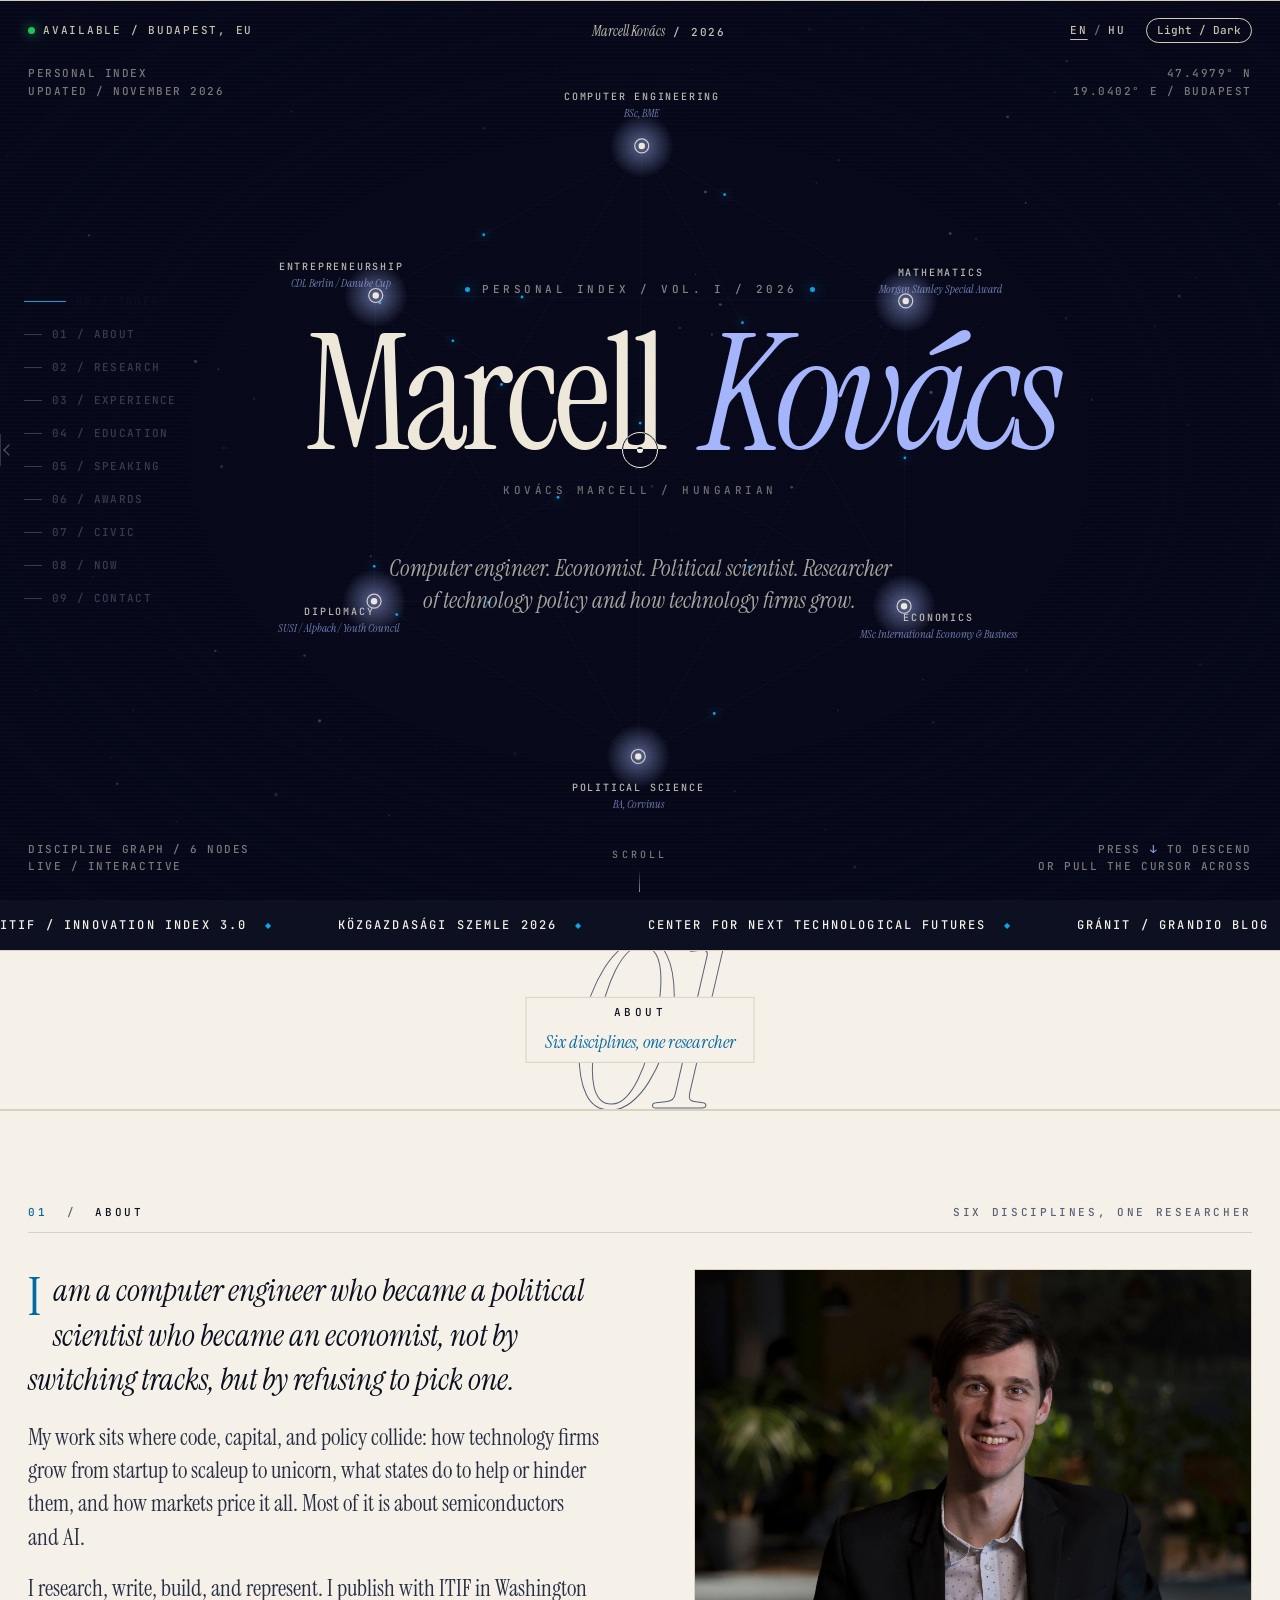
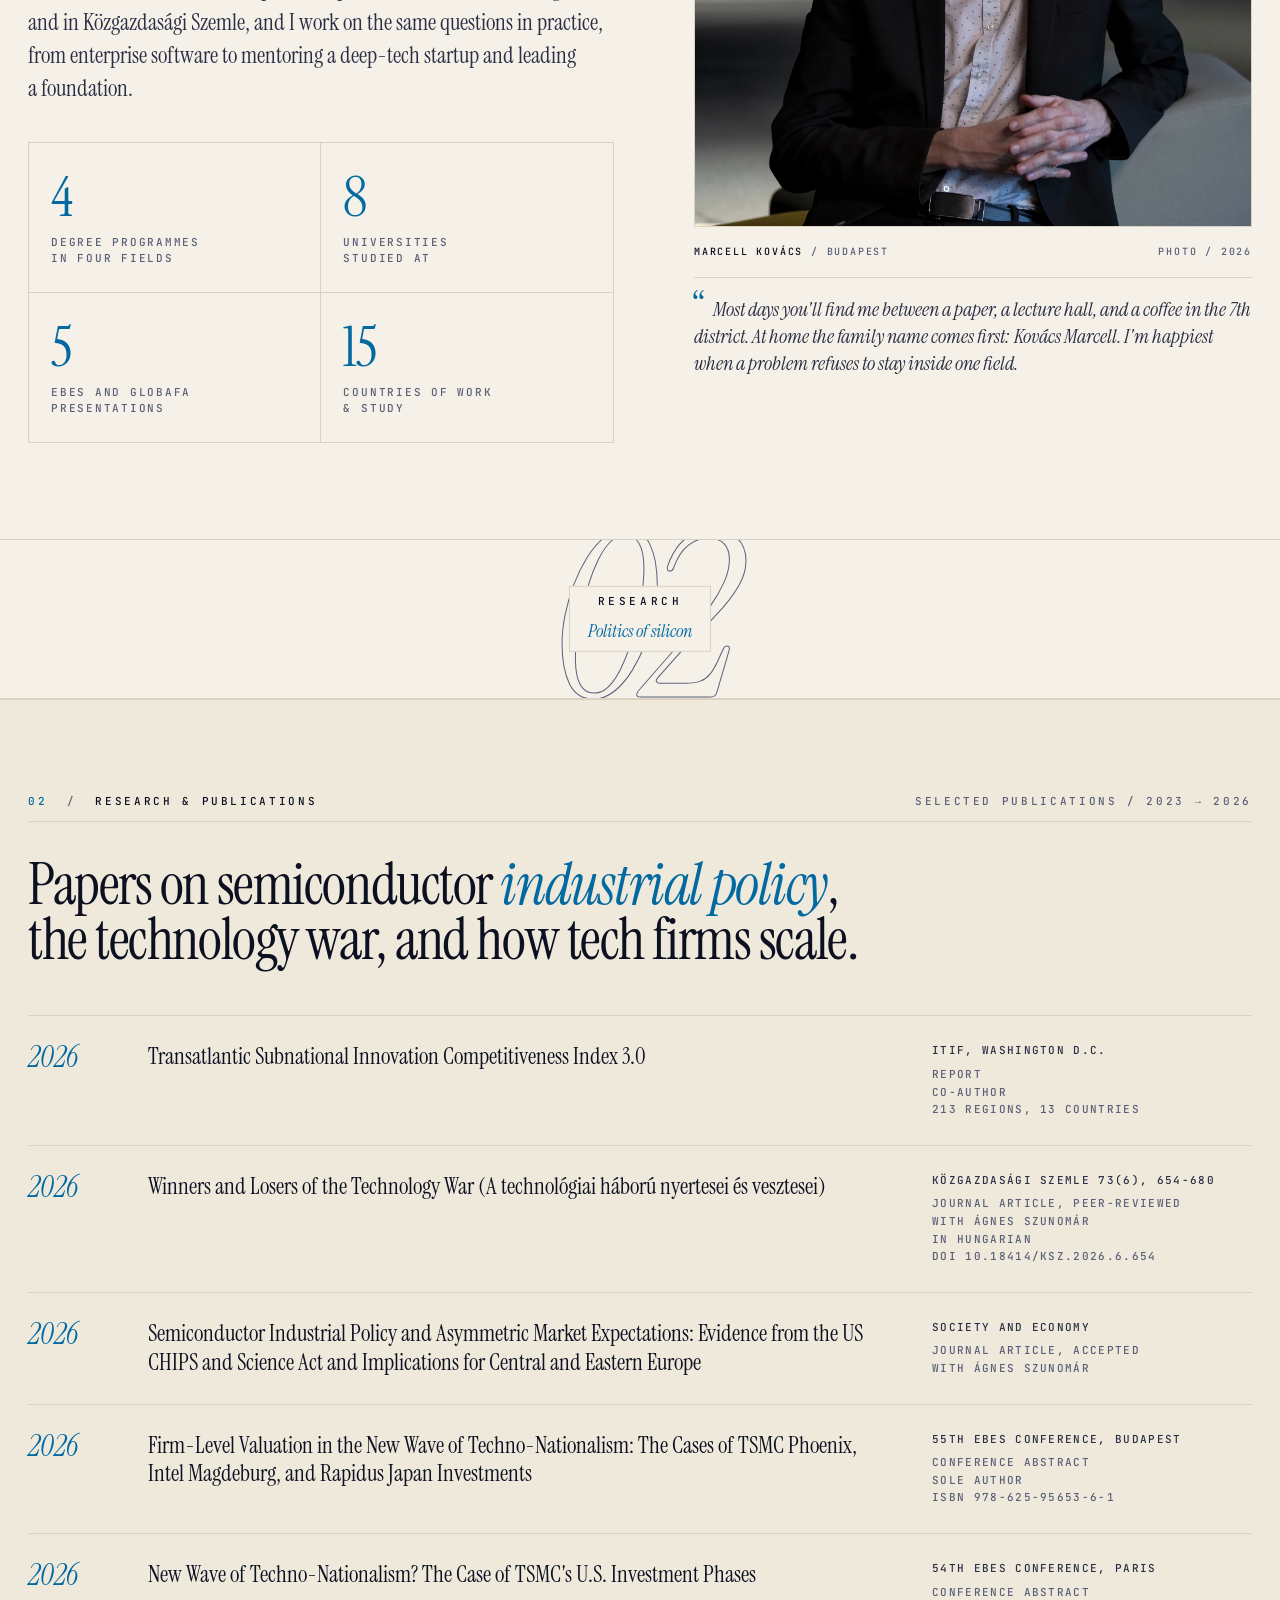
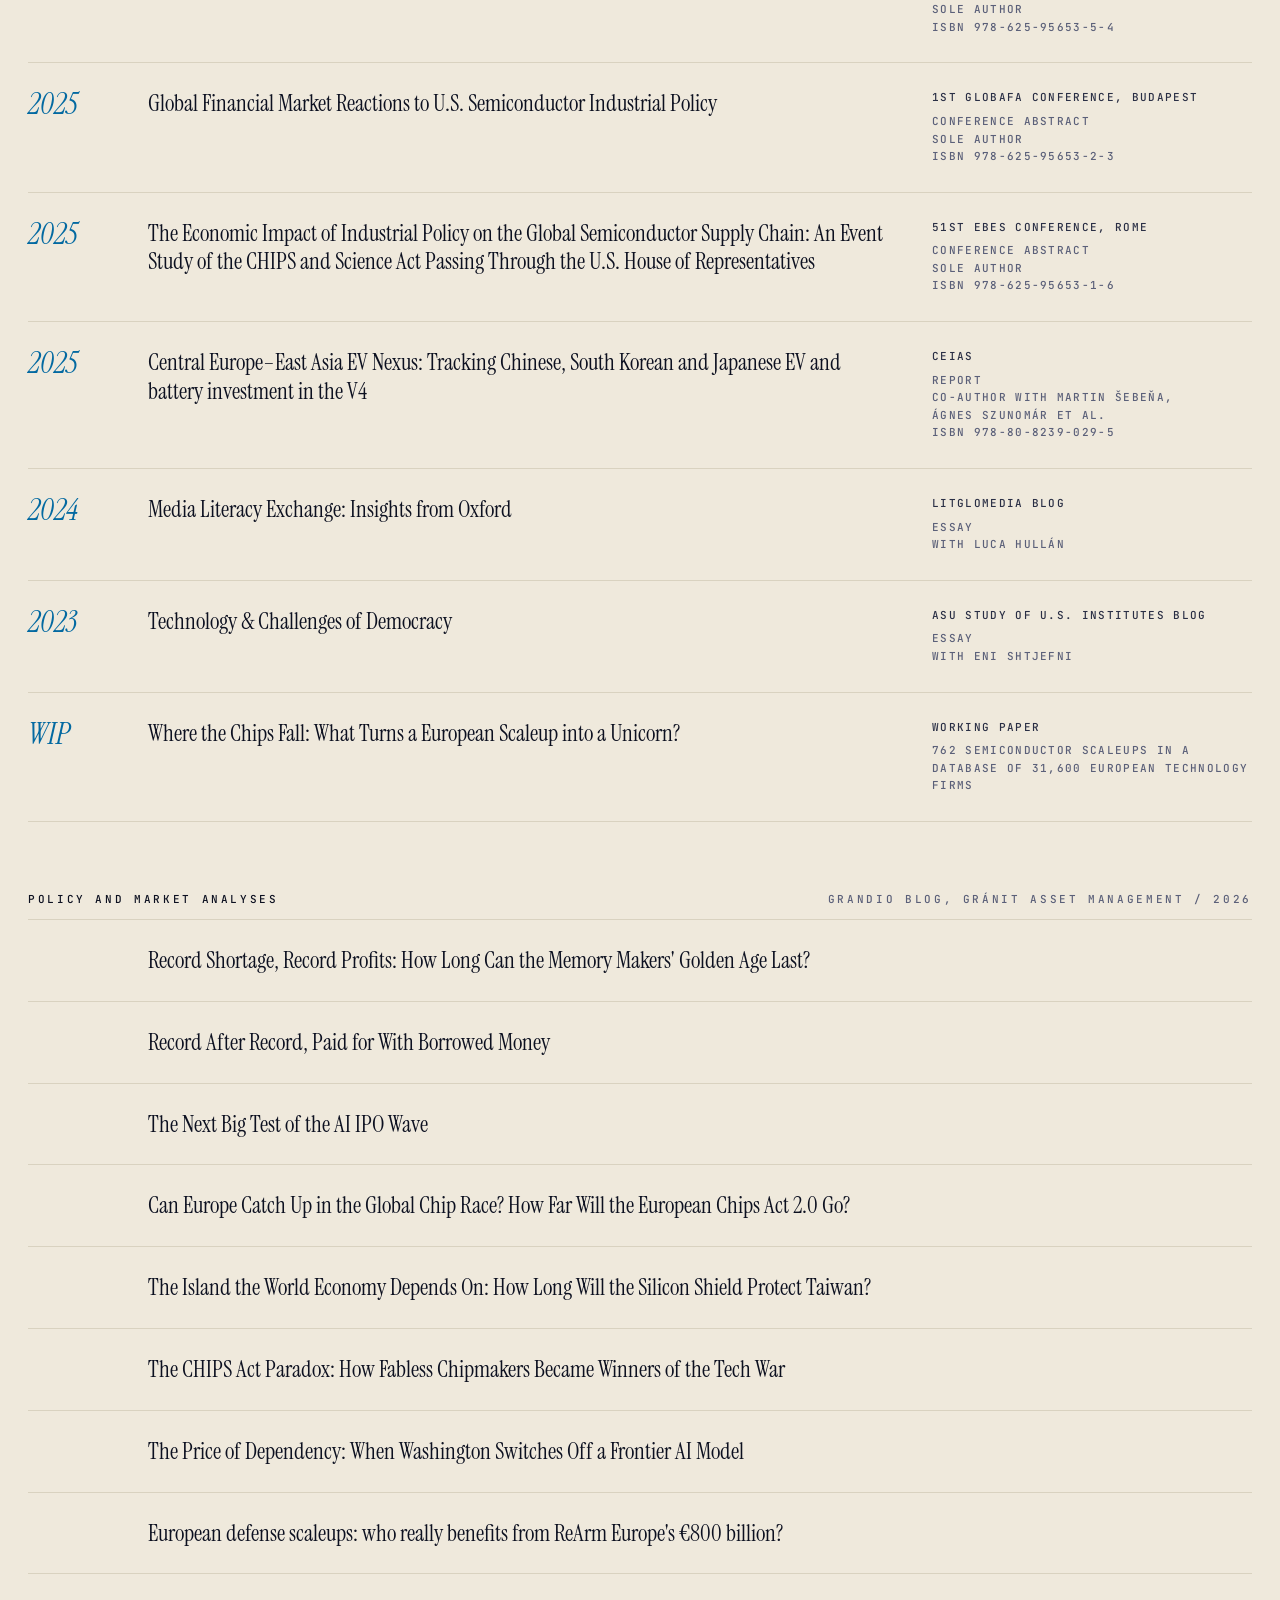
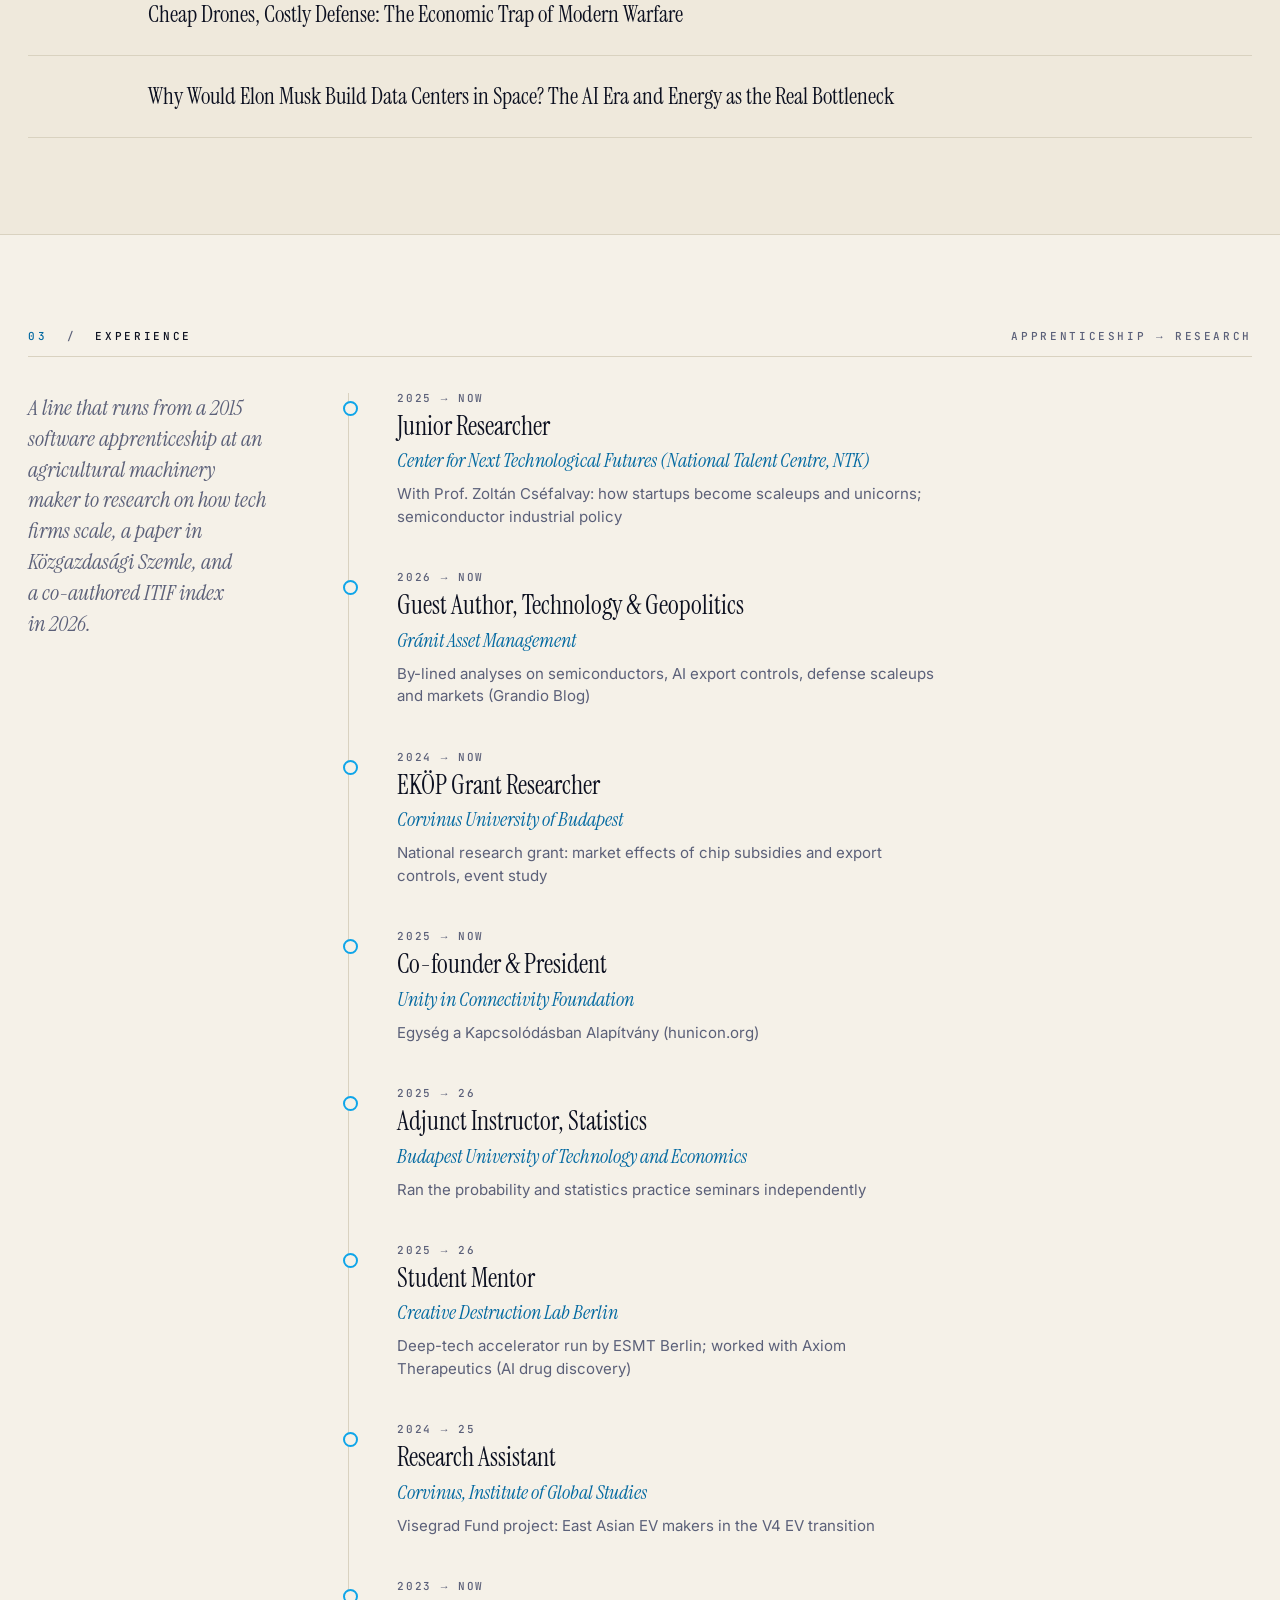
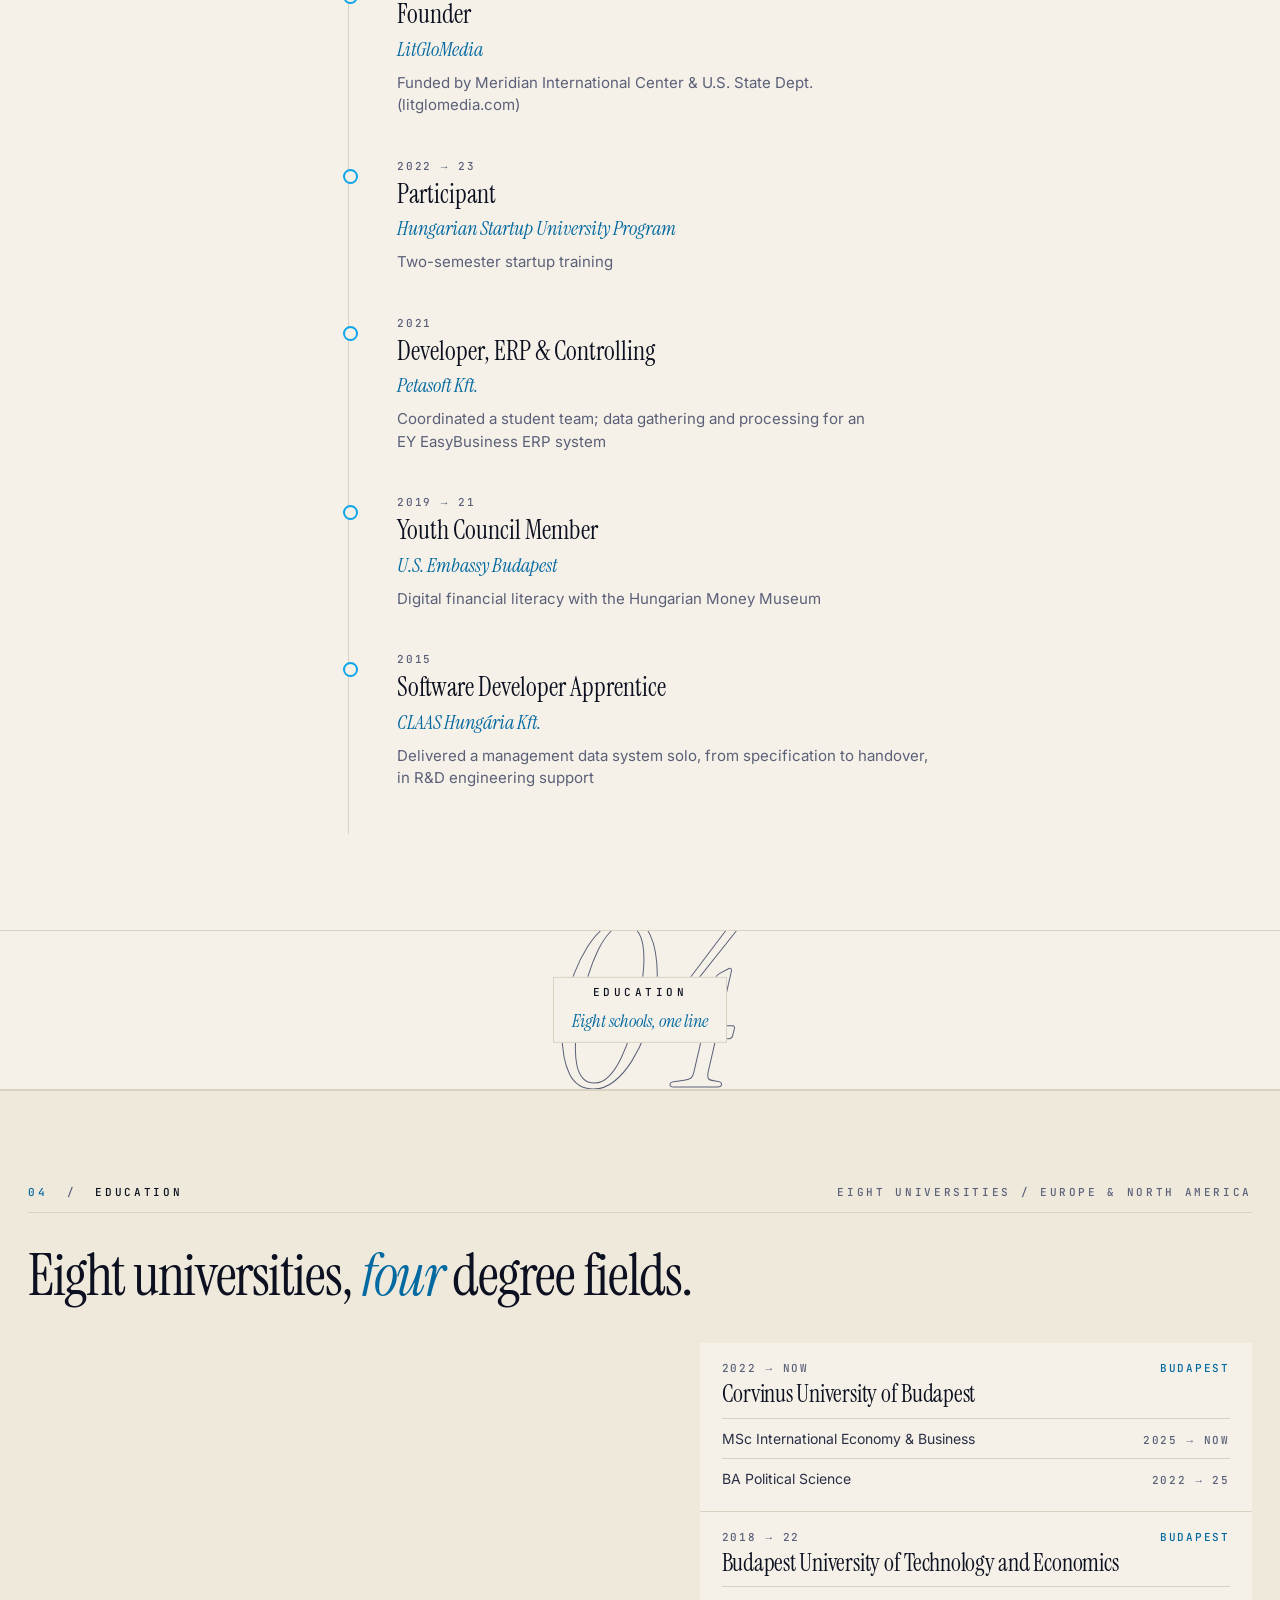
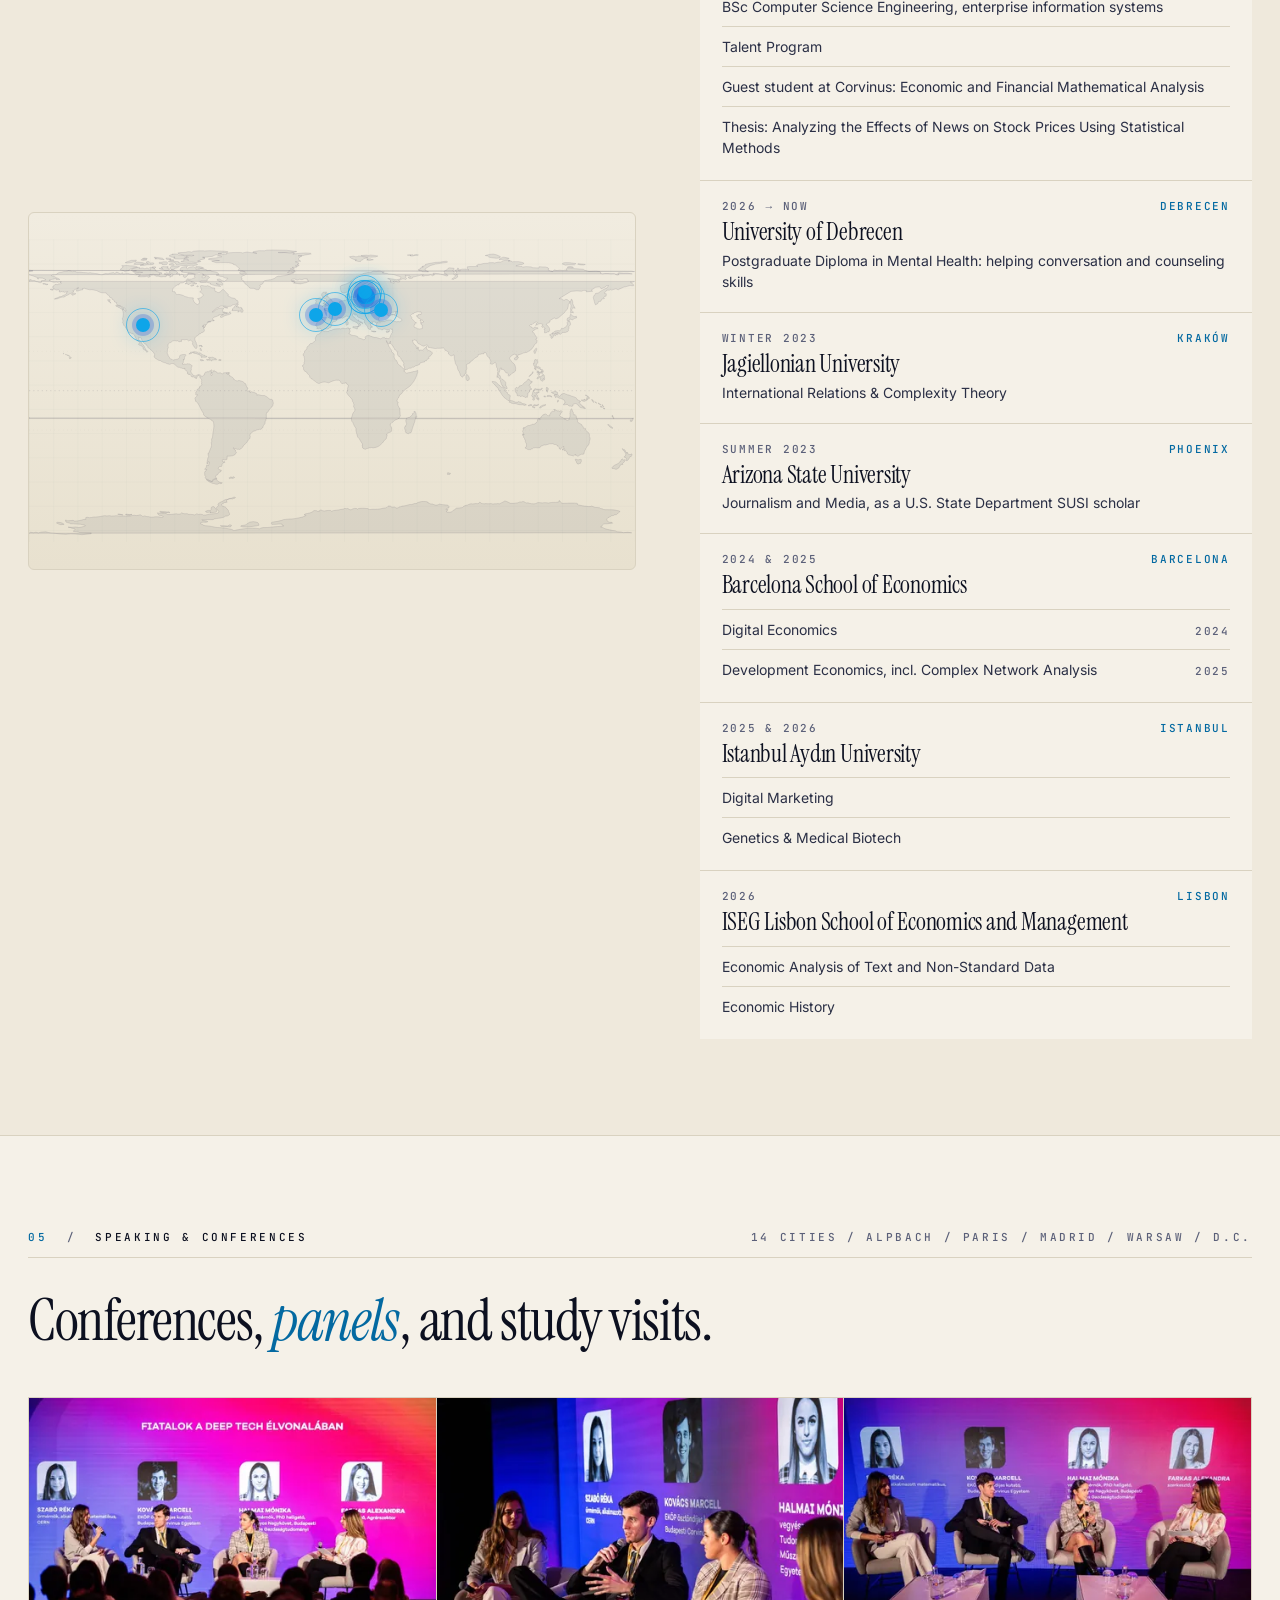
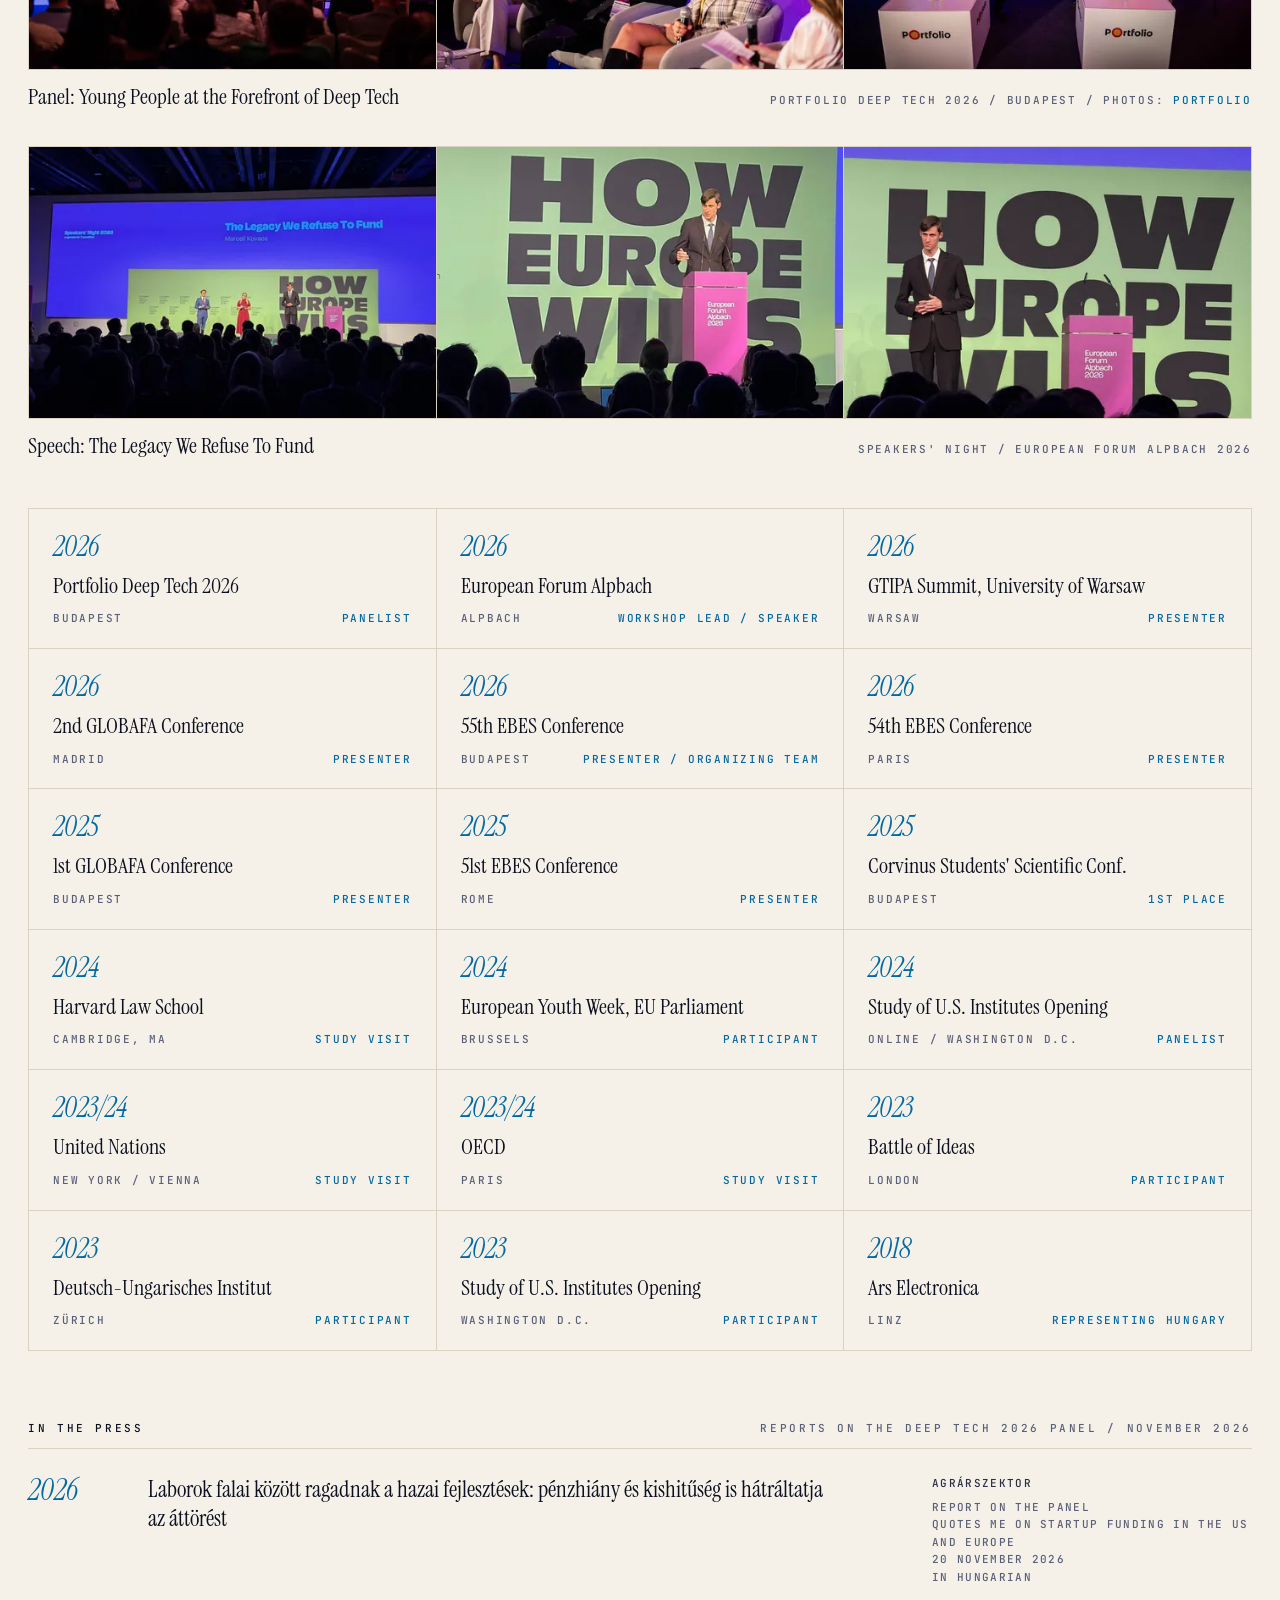
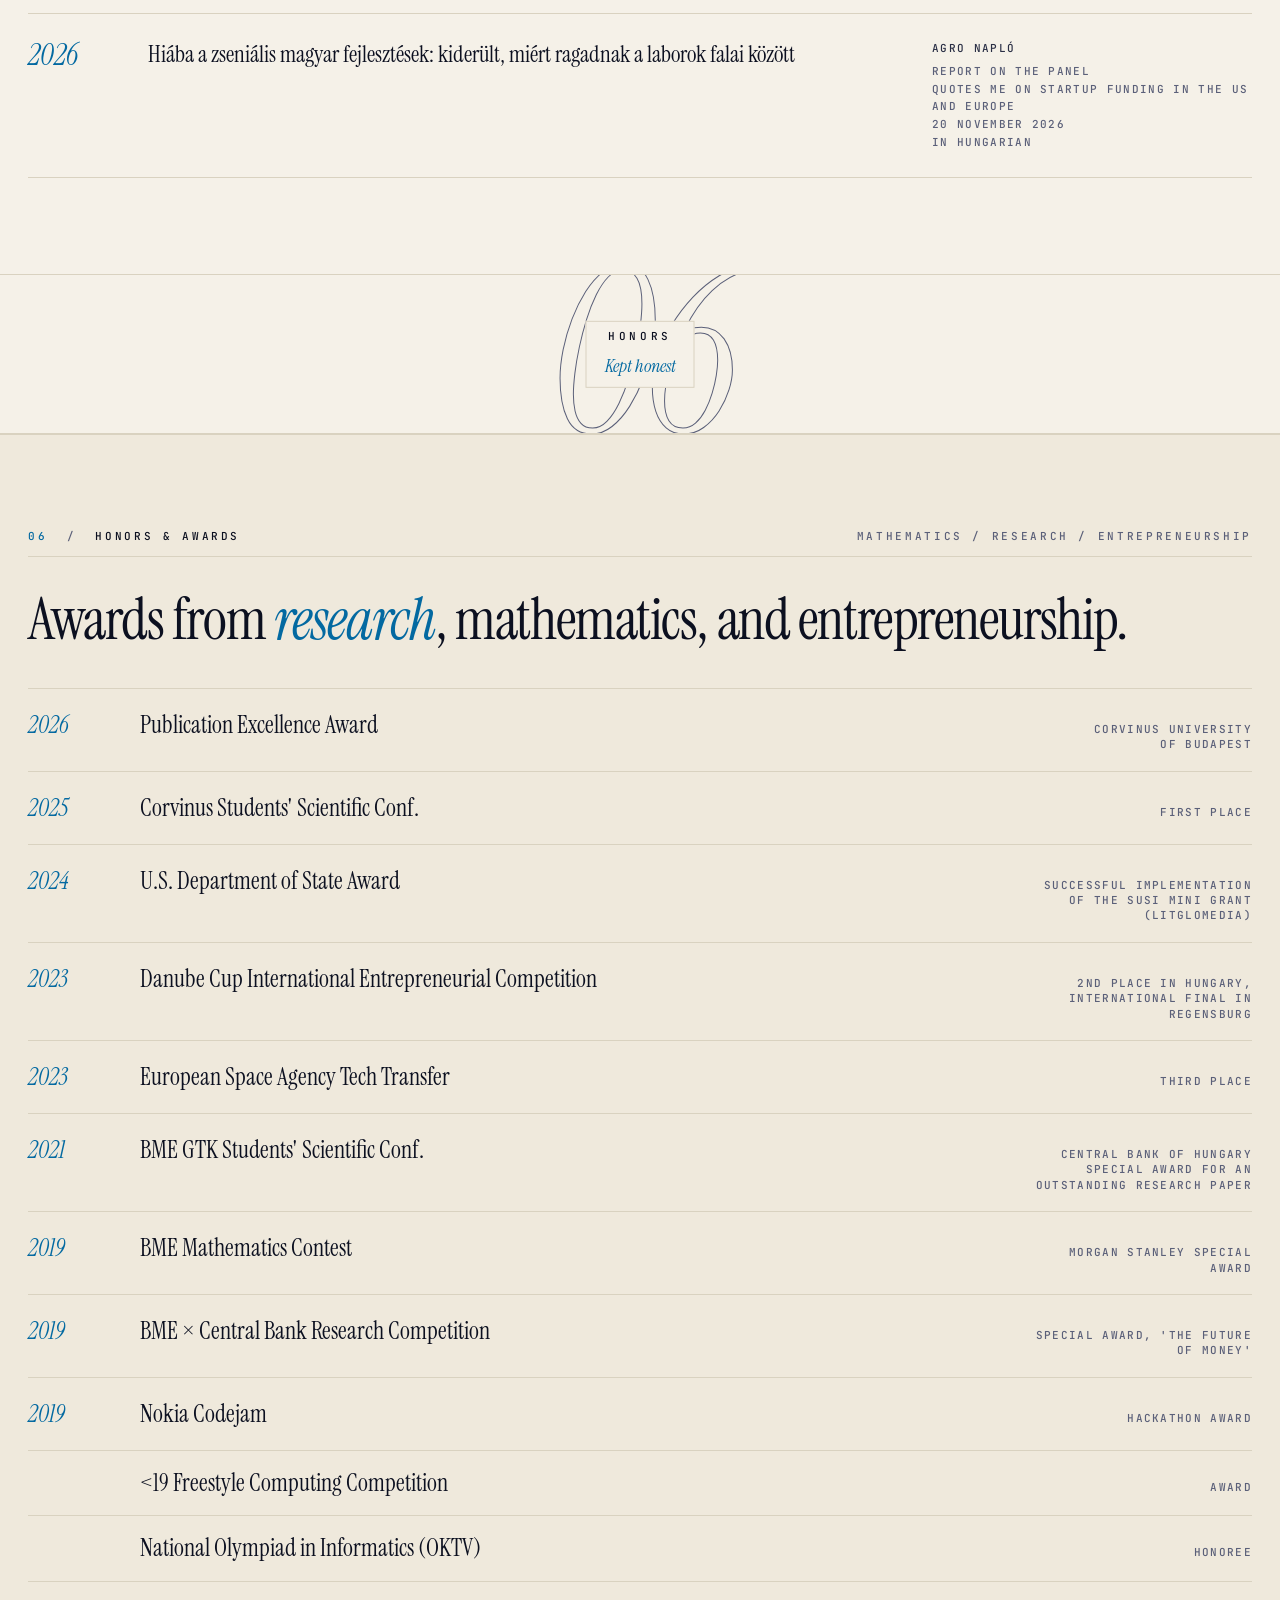
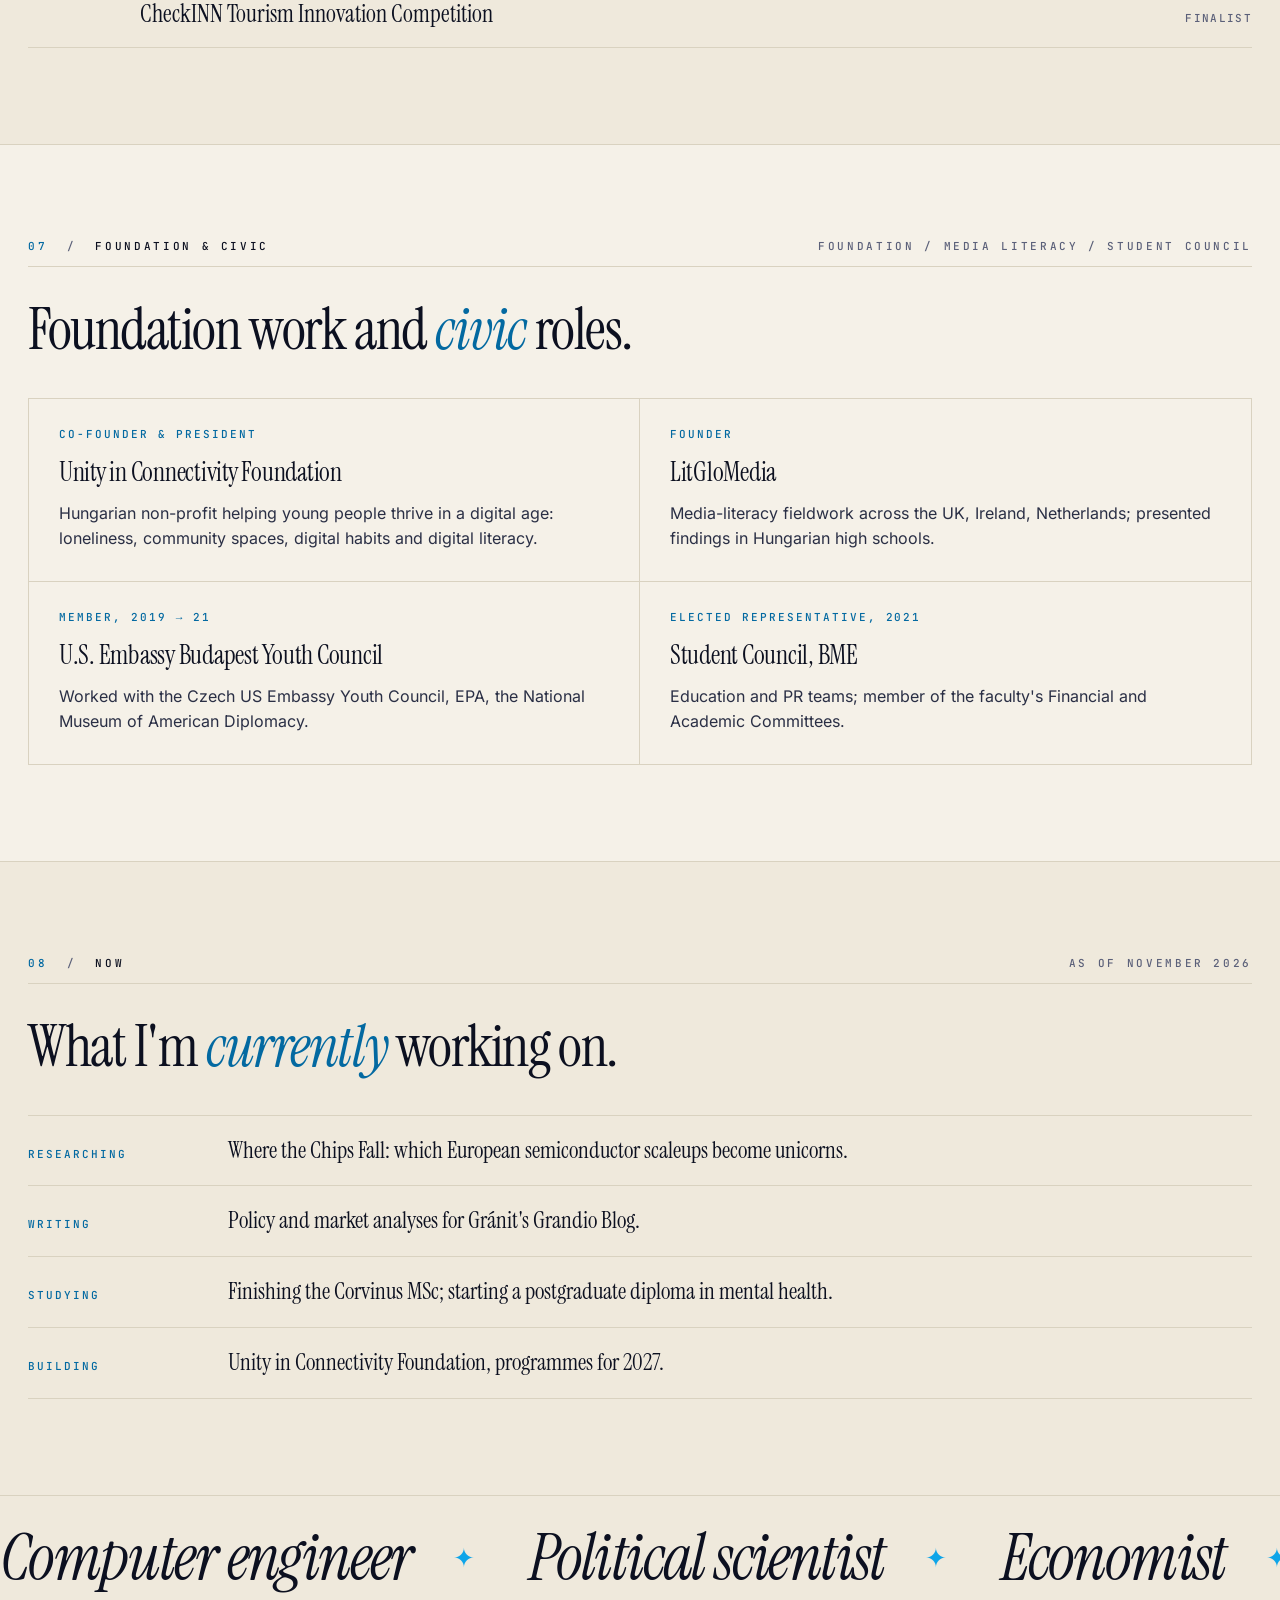
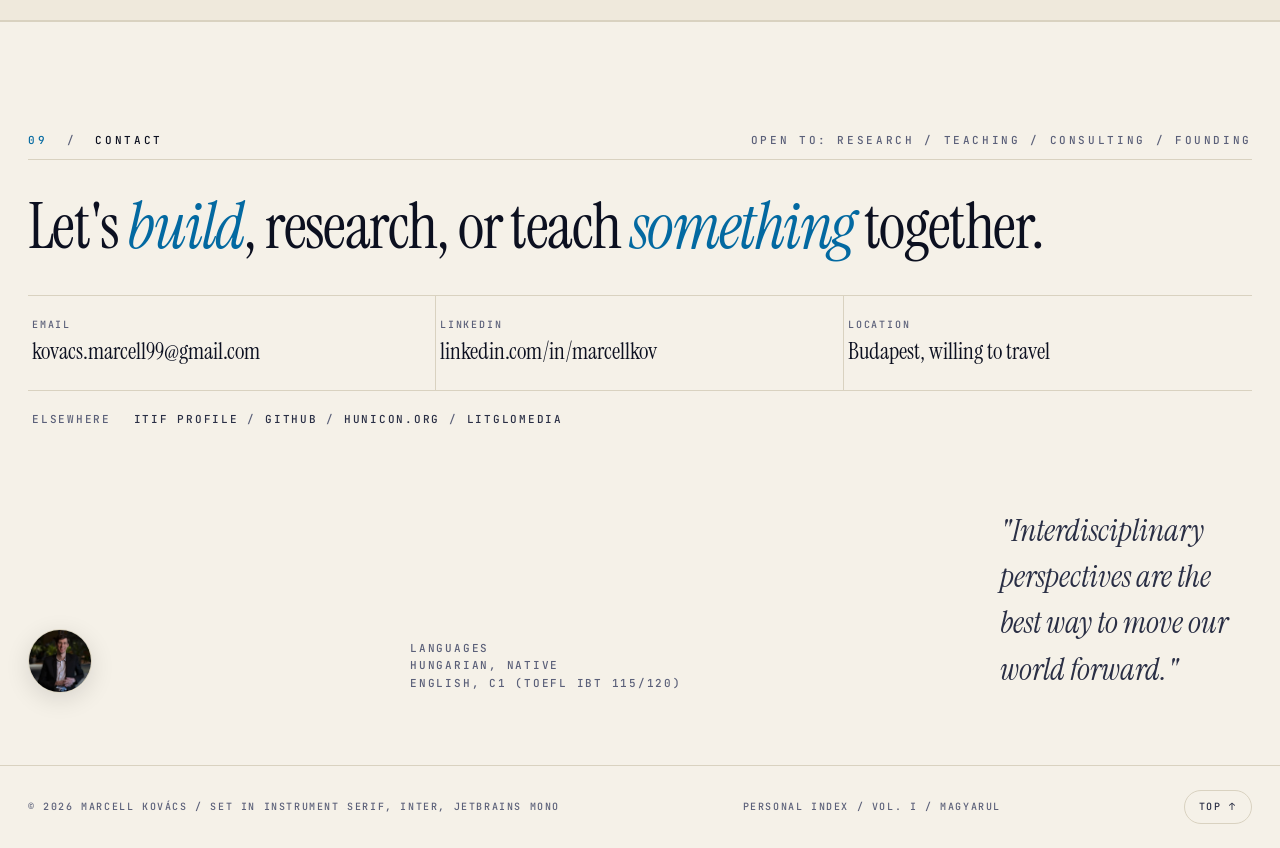
==== commit 56626fbc: "style: display type scaled down, the largest text is less than half its size (prd #05) The owner on " ====
--- a/index.html
+++ b/index.html
@@ -118,7 +118,7 @@
 <!-- the two Instrument Serif files that render the hero name -->
 <link rel="preload" href="/fonts/instrument-serif-latin.woff2" as="font" type="font/woff2" crossorigin>
 <link rel="preload" href="/fonts/instrument-serif-italic-latin.woff2" as="font" type="font/woff2" crossorigin>
-<link rel="stylesheet" href="/styles.css?v=2026112302">
+<link rel="stylesheet" href="/styles.css?v=2026112303">
 <noscript><style>.intro-curtain,.cursor-dot,.cursor-ring,.railToggle{display:none}.reveal{opacity:1;transform:none}body:not(.intro-done) .hero *{opacity:1!important;animation:none!important}body:not(.scrolled) .topbar{color:var(--ink-2)}</style></noscript>
 
 </head>
@@ -956,7 +956,7 @@
 }
 </script>
 <script src="/world-path.js?v=20261116" defer></script>
-<script src="/app.js?v=2026112302" defer></script>
+<script src="/app.js?v=2026112303" defer></script>
 
 </body>
 </html>
--- a/styles.css
+++ b/styles.css
@@ -268,7 +268,11 @@
 /* a label that wraps (narrow screens, long Hungarian labels) gets 1.5 line spacing so accents clear
    the line above; the negative half-leading keeps a one-line label exactly as tall as with 11px/1 */
 .eyebrow-row > *{margin-block:-.25em}
-.h-display{font-family:'Instrument Serif', serif;font-weight:400;font-size:clamp(44px, 6vw, 92px);line-height:.95;letter-spacing:-0.025em;color:var(--ink);text-wrap:balance}
+/* Display type, scaled down on 2026-11-23 (PRD 05, second pass: "too big and sprawling"): section
+   headings at most 64px (were 108, then 92), the contact heading 72 (was 180), the marquee 72 (was
+   148), the statistics 64 (was 96); the second tier (lede, row titles) follows in proportion. The
+   hero name keeps its size. */
+.h-display{font-family:'Instrument Serif', serif;font-weight:400;font-size:clamp(36px, 4.5vw, 64px);line-height:.95;letter-spacing:-0.025em;color:var(--ink);text-wrap:balance}
 .h-display .ital{font-style:italic;color:var(--accent-text)}
 
 /* reveal */
@@ -277,12 +281,12 @@
 
 /* ================ ABOUT ================ */
 #about .grid{display:grid;grid-template-columns:1.05fr 1fr;gap:80px;align-items:start}
-#about .lede p{font-family:'Instrument Serif', serif;font-size:clamp(22px, 2.4vw, 30px);line-height:1.4;color:var(--ink-2);margin-bottom:22px;text-wrap:pretty}
-#about .lede p:first-child{font-size:clamp(28px, 3vw, 40px);color:var(--ink);font-style:italic}
+#about .lede p{font-family:'Instrument Serif', serif;font-size:clamp(19px, 1.8vw, 25px);line-height:1.45;color:var(--ink-2);margin-bottom:18px;text-wrap:pretty}
+#about .lede p:first-child{font-size:clamp(24px, 2.4vw, 33px);color:var(--ink);font-style:italic}
 #about .lede p:first-child::first-letter{font-size:1.7em;float:left;line-height:.85;padding:6px 12px 0 0;color:var(--accent-text);font-style:normal}
 #about .stats{display:grid;grid-template-columns:1fr 1fr;gap:1px;background:var(--rule);border:1px solid var(--rule);margin-top:36px}
 #about .stats > div{background:var(--paper);padding:26px 22px}
-#about .stats .n{font-family:'Instrument Serif', serif;font-size:clamp(56px, 7vw, 96px);line-height:1;color:var(--accent-text);letter-spacing:-0.03em}
+#about .stats .n{font-family:'Instrument Serif', serif;font-size:clamp(40px, 4.4vw, 64px);line-height:1;color:var(--accent-text);letter-spacing:-0.03em}
 #about .stats .lab{font:500 11px/1.4 'JetBrains Mono', monospace;letter-spacing:.16em;text-transform:uppercase;color:var(--ink-3);margin-top:10px;max-width:14em}
 
 /* portrait column */
@@ -314,8 +318,8 @@
 #research .pub, #speaking .pub{display:grid;grid-template-columns:80px 1fr 320px;gap:40px;padding:26px 0;border-bottom:1px solid var(--rule);align-items:start;cursor:default;transition:padding .35s ease, background .35s ease}
 #research .pub:hover{padding-left:18px;padding-right:18px;background:var(--paper)}
 #speaking .pub:hover{padding-left:18px;padding-right:18px;background:var(--paper-2)}
-#research .pub .yr, #speaking .pub .yr{font-family:'Instrument Serif', serif;font-size:36px;color:var(--accent-text);font-style:italic;line-height:1}
-#research .pub .ttl, #speaking .pub .ttl{font-family:'Instrument Serif', serif;font-weight:400;font-size:clamp(22px, 2.2vw, 30px);line-height:1.25;color:var(--ink);text-wrap:pretty}
+#research .pub .yr, #speaking .pub .yr{font-family:'Instrument Serif', serif;font-size:30px;color:var(--accent-text);font-style:italic;line-height:1}
+#research .pub .ttl, #speaking .pub .ttl{font-family:'Instrument Serif', serif;font-weight:400;font-size:clamp(20px, 1.8vw, 26px);line-height:1.25;color:var(--ink);text-wrap:pretty}
 #research .pub .meta, #speaking .pub .meta{font:500 11px/1.6 'JetBrains Mono', monospace;letter-spacing:.12em;text-transform:uppercase;color:var(--ink-3)}
 #research .pub .meta b, #speaking .pub .meta b{display:block;color:var(--ink-2);font-weight:500;margin-bottom:6px}
 @media (max-width:880px){#research .pub, #speaking .pub{grid-template-columns:60px 1fr;gap:20px}#research .pub .meta, #speaking .pub .meta{grid-column:2}}
@@ -338,7 +342,7 @@
 #experience li::before{content:"";position:absolute;left:-54px;top:8px;width:11px;height:11px;border-radius:99px;background:var(--paper);border:2px solid var(--accent);transition:transform .3s, background .3s}
 #experience li:hover::before{transform:scale(1.6);background:var(--accent)}
 #experience li .per{font:500 11px/1 'JetBrains Mono', monospace;letter-spacing:.16em;text-transform:uppercase;color:var(--ink-3);margin-bottom:8px}
-#experience li .role{font-family:'Instrument Serif', serif;font-size:clamp(24px, 2.4vw, 36px);line-height:1.15;color:var(--ink);text-wrap:pretty}
+#experience li .role{font-family:'Instrument Serif', serif;font-size:clamp(22px, 2vw, 29px);line-height:1.15;color:var(--ink);text-wrap:pretty}
 #experience li .org{font-family:'Instrument Serif', serif;font-style:italic;font-size:20px;color:var(--accent-text);margin:4px 0 8px}
 #experience li .nt{color:var(--ink-3);font-size:15px;max-width:60ch}
 @media (max-width:880px){#experience .wrap2{grid-template-columns:1fr;gap:32px}#experience .legend{position:static;font-size:18px}}
@@ -384,7 +388,7 @@
    there is no arrow, and the card is just as clickable. */
 #speaking .card:has(a):hover::after, #speaking .card:has(a:focus-visible)::after{opacity:1;transform:translateX(0)}
 #speaking .card .v a::before{content:"";position:absolute;inset:0}
-#speaking .card .yr{font-family:'Instrument Serif', serif;font-size:32px;color:var(--accent-text);font-style:italic;line-height:1;margin-bottom:14px}
+#speaking .card .yr{font-family:'Instrument Serif', serif;font-size:28px;color:var(--accent-text);font-style:italic;line-height:1;margin-bottom:12px}
 #speaking .card .v{font-family:'Instrument Serif', serif;font-size:22px;line-height:1.2;color:var(--ink);text-wrap:pretty;margin-bottom:8px}
 /* city and role: the gap keeps a wrapping role from touching the city; as in .eyebrow-row, a wrapped
    line gets 1.5 spacing (accents clear the line above) and a one-line row keeps its 11px/1 height */
@@ -430,7 +434,7 @@
 #civic .card:nth-child(2n){border-right:none}
 #civic .card:nth-last-child(-n+2){border-bottom:none}
 #civic .card .role{font:500 11px/1 'JetBrains Mono', monospace;letter-spacing:.18em;text-transform:uppercase;color:var(--accent-text);margin-bottom:18px}
-#civic .card h3{font-family:'Instrument Serif', serif;font-weight:400;font-size:clamp(26px, 2.4vw, 34px);line-height:1.15;letter-spacing:-.01em;color:var(--ink);text-wrap:pretty;margin-bottom:14px}
+#civic .card h3{font-family:'Instrument Serif', serif;font-weight:400;font-size:clamp(23px, 2vw, 29px);line-height:1.15;letter-spacing:-.01em;color:var(--ink);text-wrap:pretty;margin-bottom:14px}
 #civic .card p{color:var(--ink-2);line-height:1.55;text-wrap:pretty}
 @media (max-width:880px){#civic .grid{grid-template-columns:1fr}#civic .card{border-right:none}#civic .card:not(:last-child){border-bottom:1px solid var(--rule)}}
 
@@ -444,11 +448,11 @@
 #now .line{display:grid;grid-template-columns:160px 1fr;gap:40px;padding:20px 0;border-top:1px solid var(--rule);align-items:baseline}
 #now .line:last-child{border-bottom:1px solid var(--rule)}
 #now .line .k{font:500 11px/1 'JetBrains Mono', monospace;letter-spacing:.18em;text-transform:uppercase;color:var(--accent-text)}
-#now .line .v{font-family:'Instrument Serif', serif;font-size:clamp(22px, 2.4vw, 30px);line-height:1.3;text-wrap:pretty}
+#now .line .v{font-family:'Instrument Serif', serif;font-size:clamp(20px, 1.8vw, 26px);line-height:1.3;text-wrap:pretty}
 
 /* ================ CONTACT ================ */
 #contact{padding:112px 28px 72px}
-#contact h2{font-family:'Instrument Serif', serif;font-weight:400;font-size:clamp(64px, 11vw, 180px);line-height:.92;letter-spacing:-.03em;color:var(--ink);text-wrap:balance;margin-bottom:48px}
+#contact h2{font-family:'Instrument Serif', serif;font-weight:400;font-size:clamp(40px, 5vw, 72px);line-height:.98;letter-spacing:-.025em;color:var(--ink);text-wrap:balance;margin-bottom:36px}
 #contact h2 .ital{font-style:italic;color:var(--accent-text)}
 #contact .channels{display:grid;grid-template-columns:repeat(3, 1fr);gap:0;border-top:1px solid var(--rule);border-bottom:1px solid var(--rule)}
 #contact .channels a{padding:24px 4px;border-right:1px solid var(--rule);display:flex;flex-direction:column;gap:8px;transition:padding .3s, background .3s}
@@ -466,7 +470,7 @@
 #contact .signoff .avatar{width:64px;height:64px;border-radius:99px;overflow:hidden;border:1px solid var(--rule);flex-shrink:0;box-shadow:0 6px 24px rgba(0,0,0,.12)}
 #contact .signoff .avatar img{width:100%;height:100%;object-fit:cover;display:block}
 #contact .signoff .lang{font:500 11px/1.6 'JetBrains Mono', monospace;letter-spacing:.16em;text-transform:uppercase;color:var(--ink-3)}
-#contact .signoff .sig{font-family:'Instrument Serif', serif;font-style:italic;font-size:clamp(28px, 3.2vw, 42px);color:var(--ink-2);text-wrap:pretty;max-width:18ch}
+#contact .signoff .sig{font-family:'Instrument Serif', serif;font-style:italic;font-size:clamp(24px, 2.4vw, 33px);color:var(--ink-2);text-wrap:pretty;max-width:18ch}
 @media (max-width:880px){#contact .channels{grid-template-columns:1fr}#contact .channels a{border-right:none;border-bottom:1px solid var(--rule)}#contact .channels a:last-child{border-bottom:none}}
 
 /* ================ MOBILE PASS ================ */
@@ -489,7 +493,7 @@
 
   /* sections: tighter vertical rhythm */
   section{padding:64px 20px}
-  .h-display{font-size:clamp(40px, 10vw, 64px)}
+  .h-display{font-size:clamp(32px, 8.4vw, 52px)}
 
   /* eyebrow rows: stack so the right meta doesn't clip */
   .eyebrow-row{flex-direction:column;align-items:flex-start;gap:6px;font-size:10px;letter-spacing:.18em;margin-bottom:28px}
@@ -539,11 +543,11 @@
 
   /* now: stack the 160px label column */
   #now .line{grid-template-columns:1fr;gap:6px;padding:14px 0}
-  #now .h-display{font-size:clamp(36px, 9vw, 56px)}
+  #now .h-display{font-size:clamp(30px, 8vw, 48px)}
 
   /* contact */
   #contact{padding:72px 20px 52px}
-  #contact h2{font-size:clamp(44px, 13vw, 80px);margin-bottom:36px}
+  #contact h2{font-size:clamp(34px, 9vw, 56px);margin-bottom:28px}
   #contact .channels{grid-template-columns:1fr}
   #contact .channels a{border-right:none;border-bottom:1px solid var(--rule);padding:20px 4px}
   #contact .channels a:last-child{border-bottom:none}
@@ -623,8 +627,8 @@
 }
 
 /* full-bleed numeral dividers */
-.numdivider{position:relative;padding:0;margin:0;overflow:hidden;height:clamp(140px, 19vw, 240px);display:flex;align-items:center;justify-content:center;border-top:1px solid var(--rule);border-bottom:1px solid var(--rule);background:var(--paper)}
-.numdivider .big{font-family:'Instrument Serif', serif;font-style:italic;font-size:clamp(170px, 27.5vw, 348px);line-height:.8;color:transparent;-webkit-text-stroke:1px var(--ink-3);letter-spacing:-.04em;user-select:none;position:relative;z-index:1}
+.numdivider{position:relative;padding:0;margin:0;overflow:hidden;height:clamp(110px, 12.5vw, 168px);display:flex;align-items:center;justify-content:center;border-top:1px solid var(--rule);border-bottom:1px solid var(--rule);background:var(--paper)}
+.numdivider .big{font-family:'Instrument Serif', serif;font-style:italic;font-size:clamp(150px, 18vw, 240px);line-height:.8;color:transparent;-webkit-text-stroke:1px var(--ink-3);letter-spacing:-.04em;user-select:none;position:relative;z-index:1}
 .numdivider .lbl{position:absolute;left:50%;top:50%;transform:translate(-50%, -50%);font:500 11px/1.6 'JetBrains Mono', monospace;letter-spacing:.32em;text-transform:uppercase;color:var(--ink);text-align:center;z-index:2;background:var(--paper);padding:6px 18px;border:1px solid var(--rule)}
 .numdivider .lbl em{font-style:italic;color:var(--accent-text);font-family:'Instrument Serif', serif;text-transform:none;letter-spacing:0;font-weight:400;font-size:18px;display:block;margin-top:6px}
 [data-mode="dark"] .numdivider{background:var(--paper);border-color:var(--rule)}
@@ -672,10 +676,10 @@
 a.linkcard{display:block}
 
 /* marquee signature */
-.signmarquee{padding:44px 0;background:var(--paper-2);overflow:hidden;border-top:1px solid var(--rule);border-bottom:1px solid var(--rule)}
-.signmarquee .row{display:flex;gap:80px;animation:tk2 40s linear infinite;white-space:nowrap;width:max-content}
+.signmarquee{padding:30px 0;background:var(--paper-2);overflow:hidden;border-top:1px solid var(--rule);border-bottom:1px solid var(--rule)}
+.signmarquee .row{display:flex;gap:56px;animation:tk2 40s linear infinite;white-space:nowrap;width:max-content}
 .signmarquee:hover .row{animation-play-state:paused}
-.signmarquee span{font-family:'Instrument Serif', serif;font-style:italic;font-size:clamp(64px, 9vw, 148px);line-height:1;letter-spacing:-.03em;color:var(--ink);display:inline-flex;align-items:center;gap:60px}
+.signmarquee span{font-family:'Instrument Serif', serif;font-style:italic;font-size:clamp(40px, 5vw, 72px);line-height:1;letter-spacing:-.025em;color:var(--ink);display:inline-flex;align-items:center;gap:40px}
 .signmarquee span::after{content:"✦";color:var(--accent);font-size:.4em;font-style:normal}
 @keyframes tk2{from{transform:translateX(0)}to{transform:translateX(-50%)}}
 
@@ -684,11 +688,11 @@
    them, so they never applied: a phone got the 180px divider and the 64px marquee. Here, after
    the base rules, they do apply. */
 @media (max-width:720px){
-  .numdivider{height:120px}
-  .numdivider .big{font-size:172px}
-  .signmarquee{padding:32px 0}
-  .signmarquee .row{gap:48px}
-  .signmarquee span{font-size:clamp(40px, 13vw, 72px);gap:36px}
+  .numdivider{height:100px}
+  .numdivider .big{font-size:144px}
+  .signmarquee{padding:24px 0}
+  .signmarquee .row{gap:36px}
+  .signmarquee span{font-size:clamp(30px, 9vw, 52px);gap:28px}
 }
 
 /* ============ REDUCED MOTION ============ */
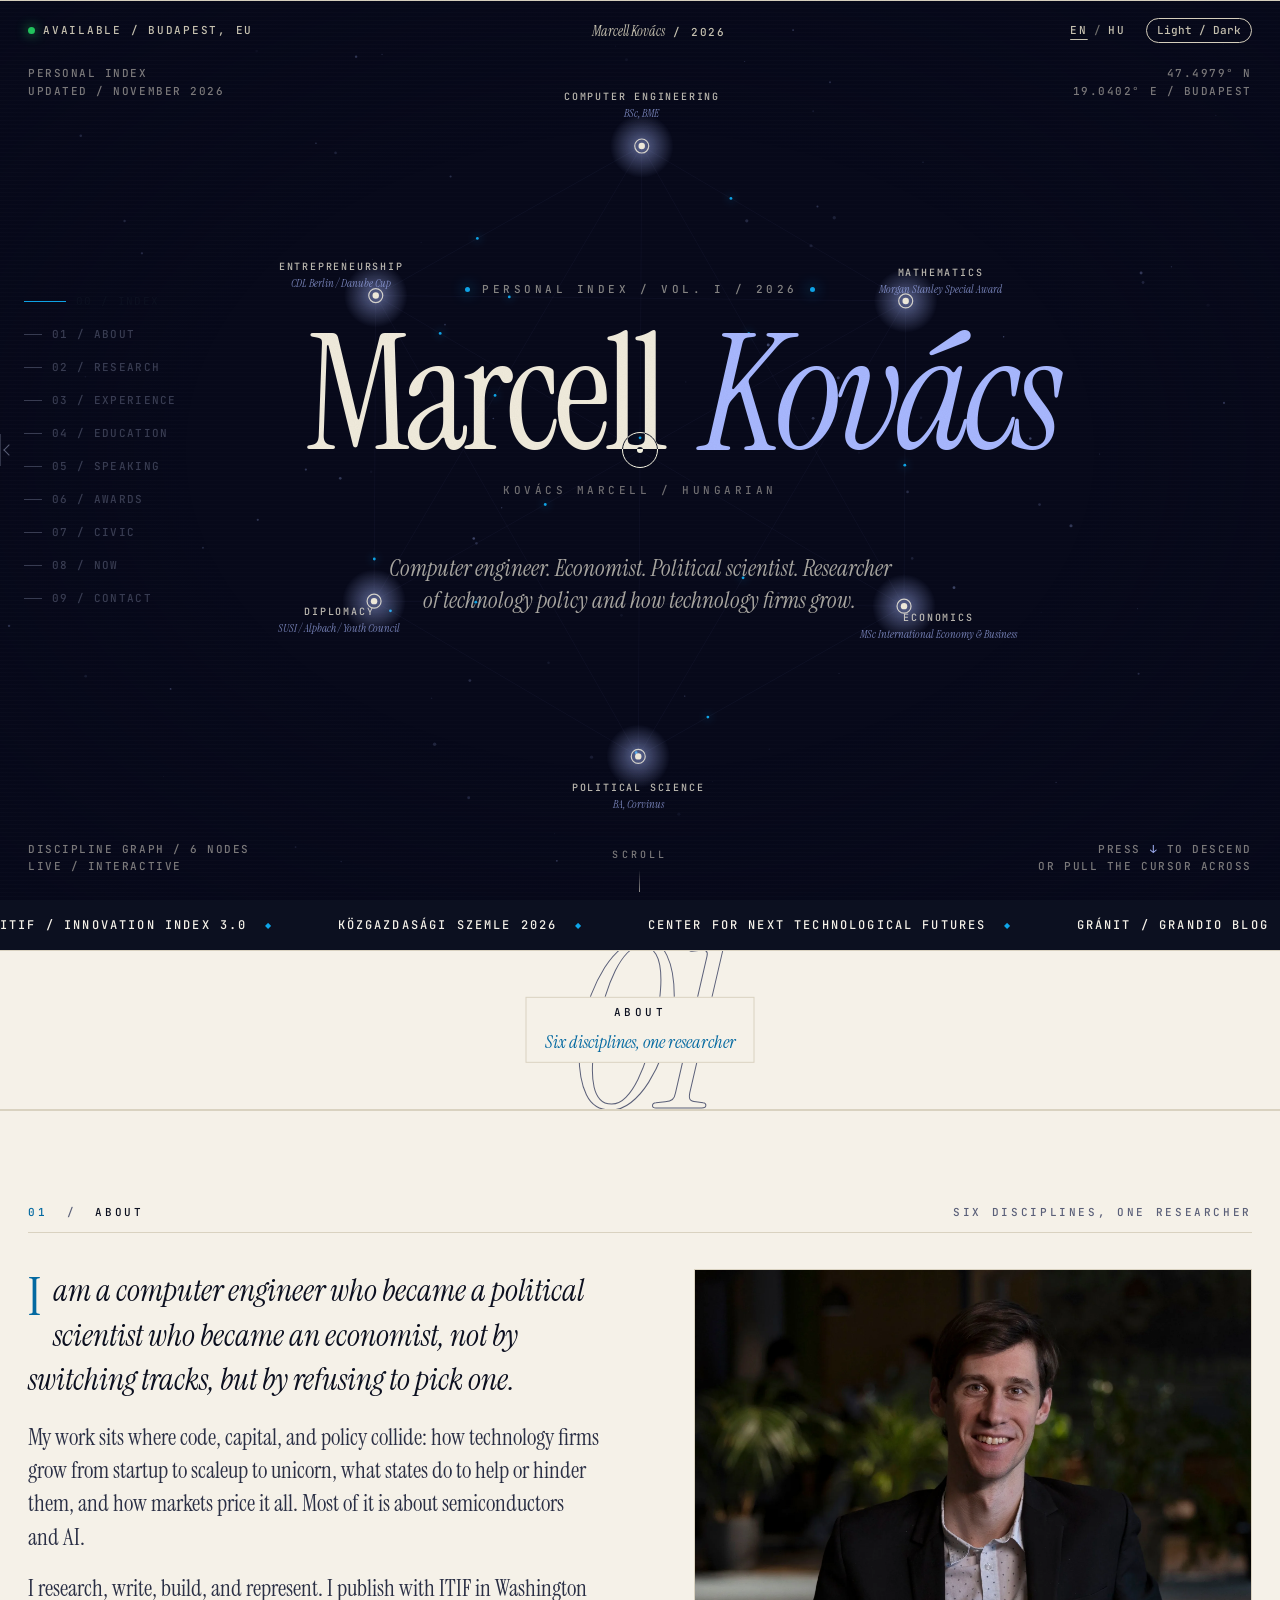
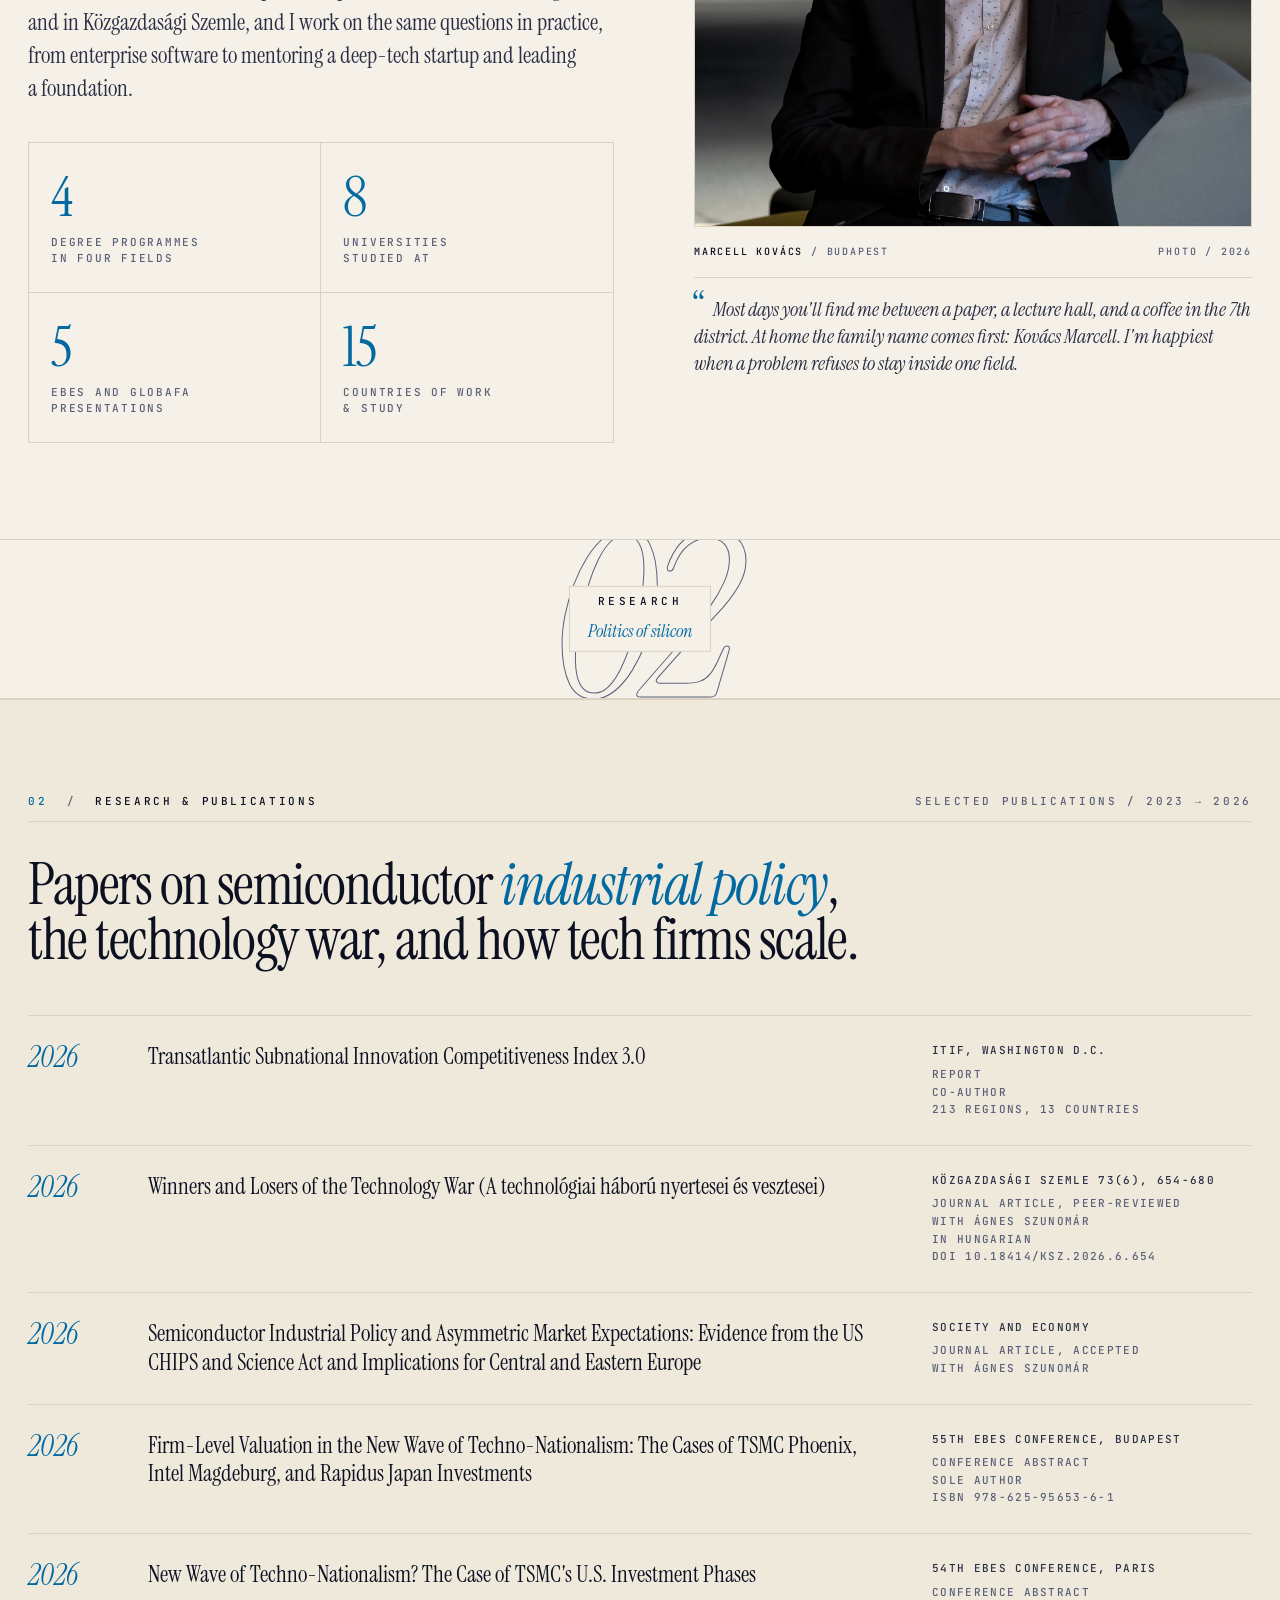
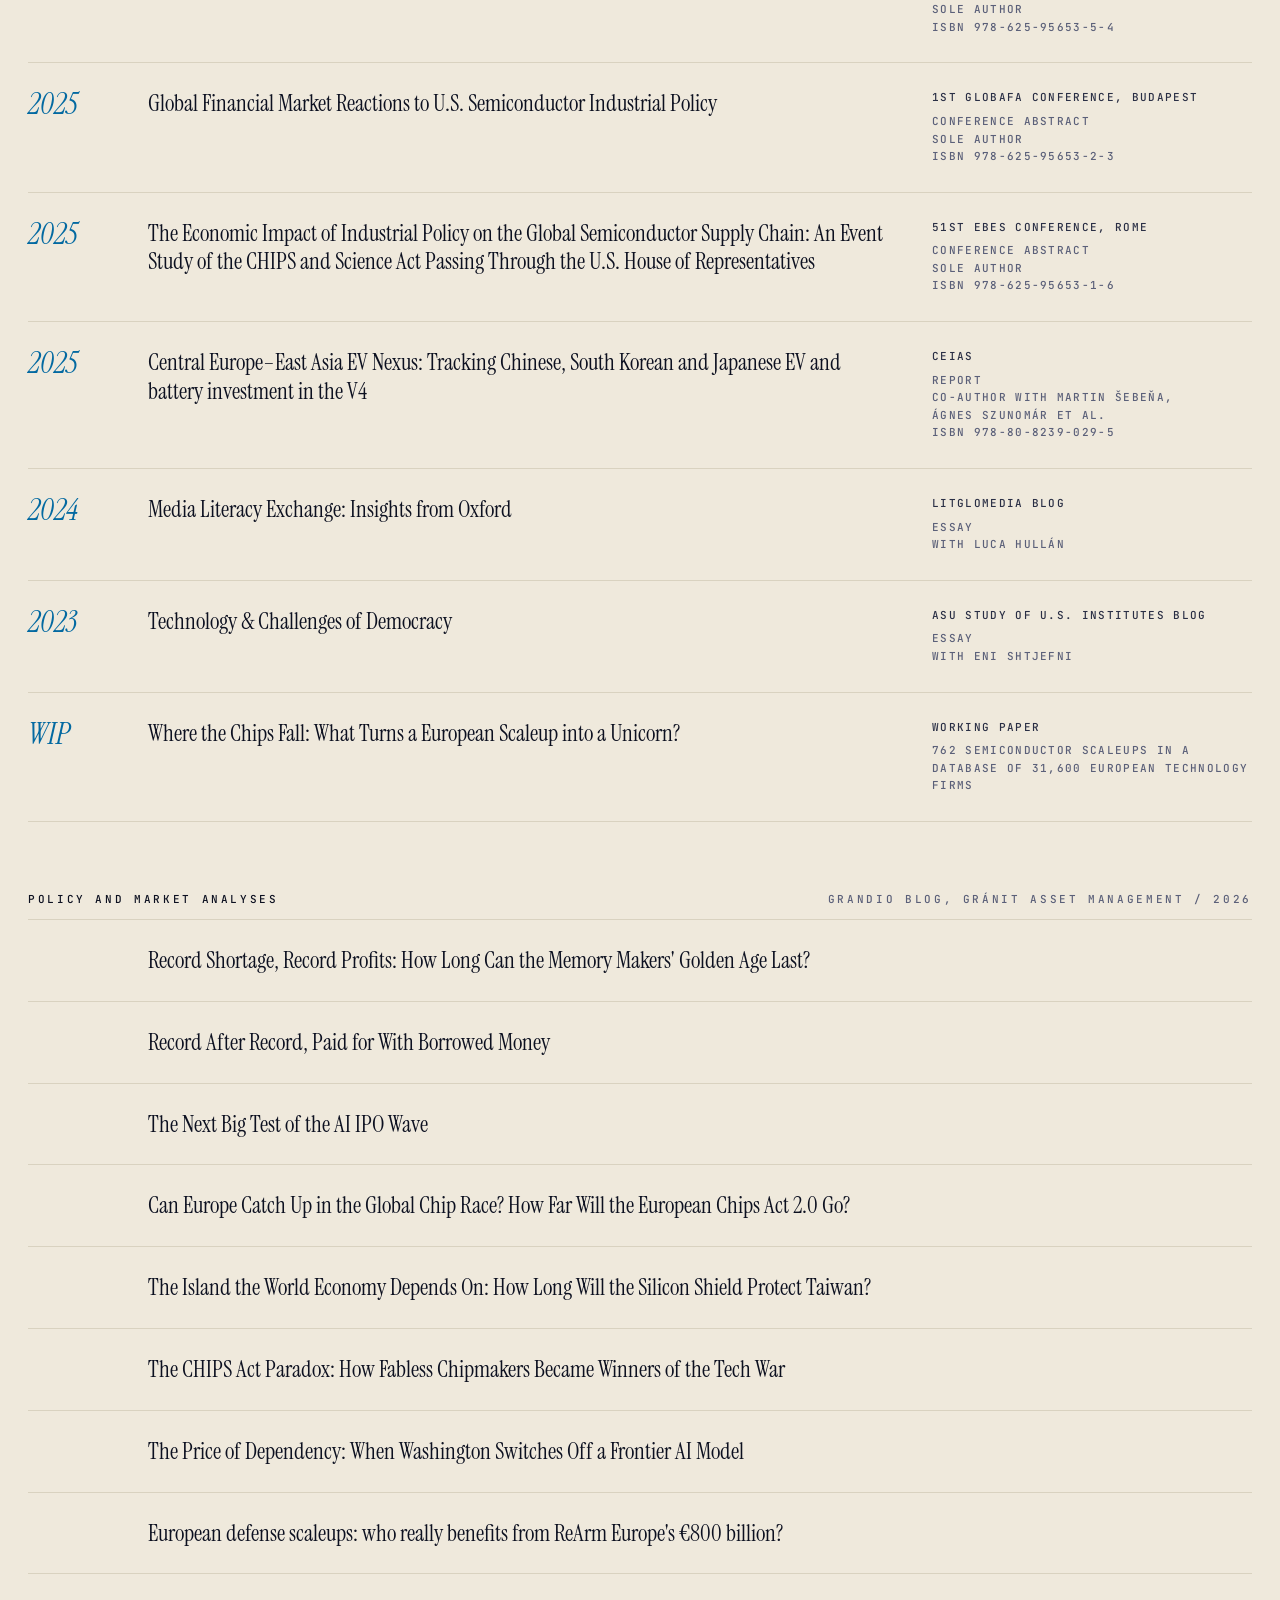
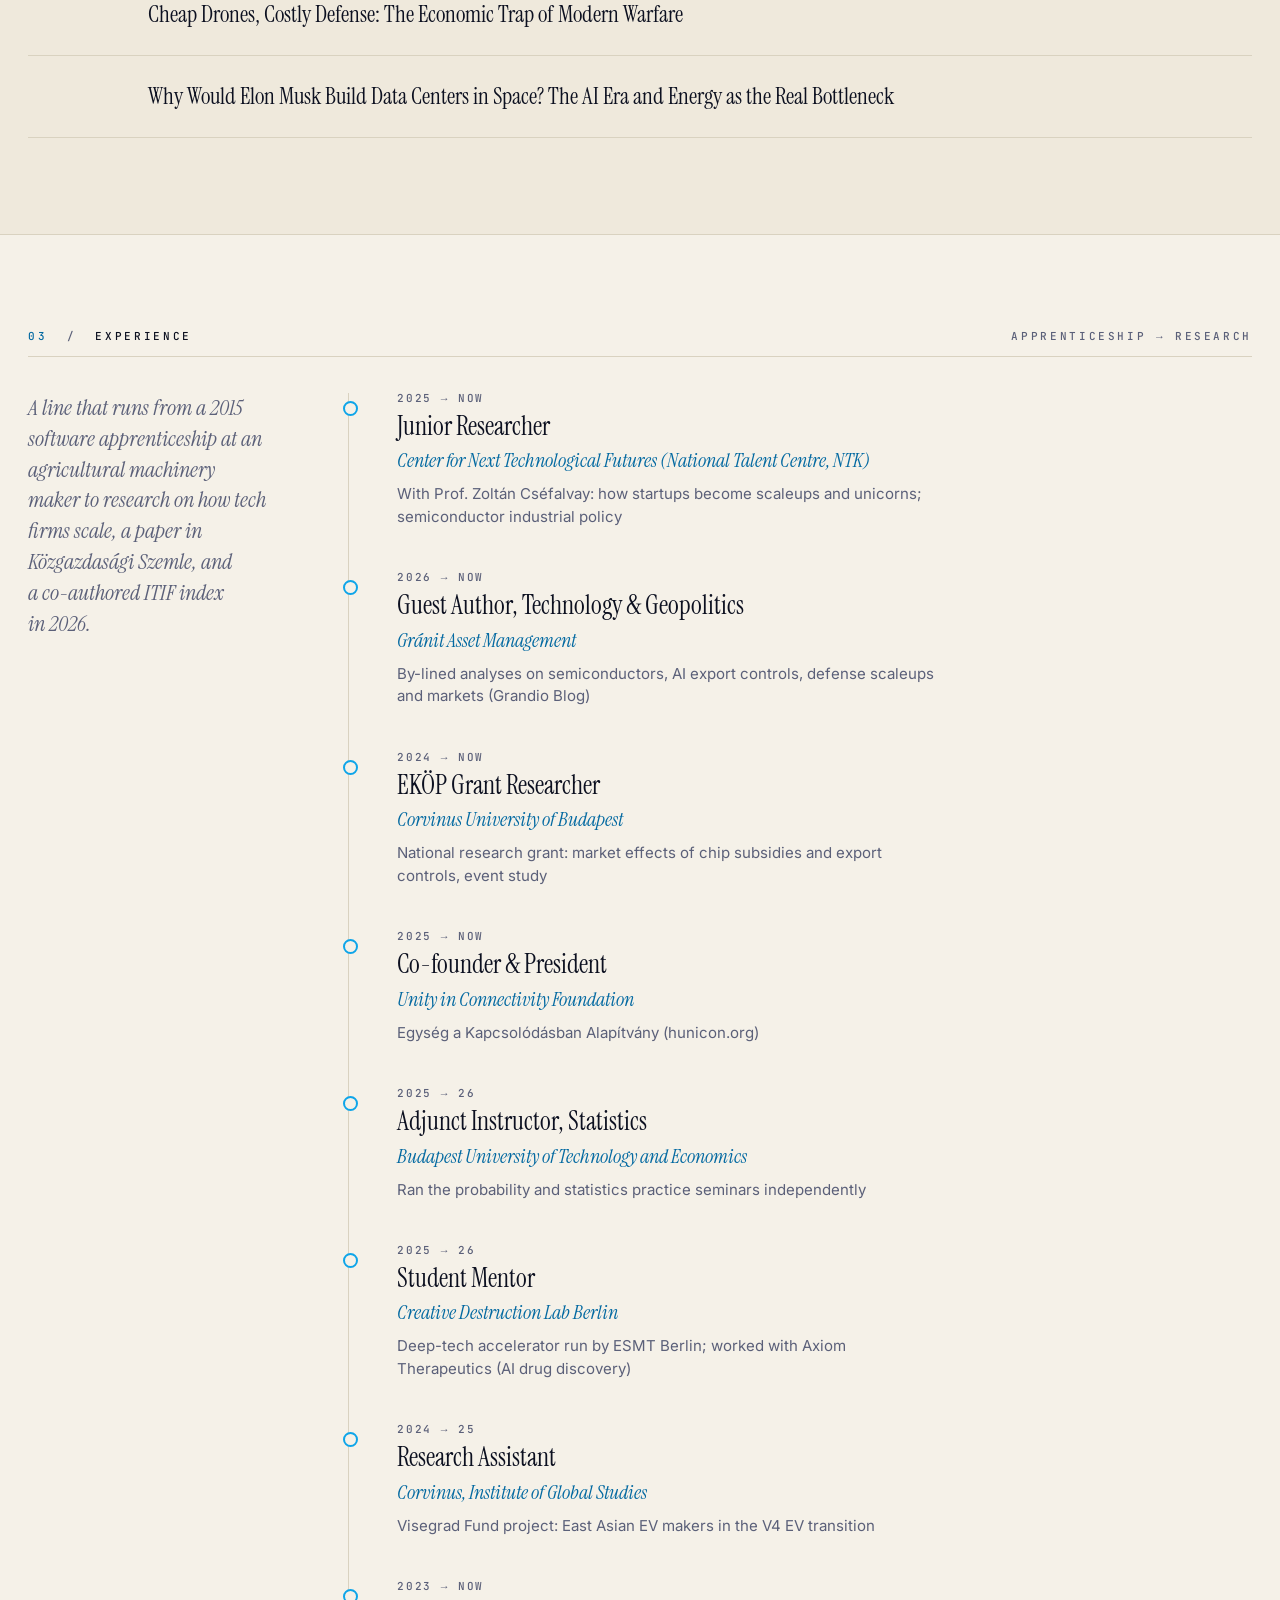
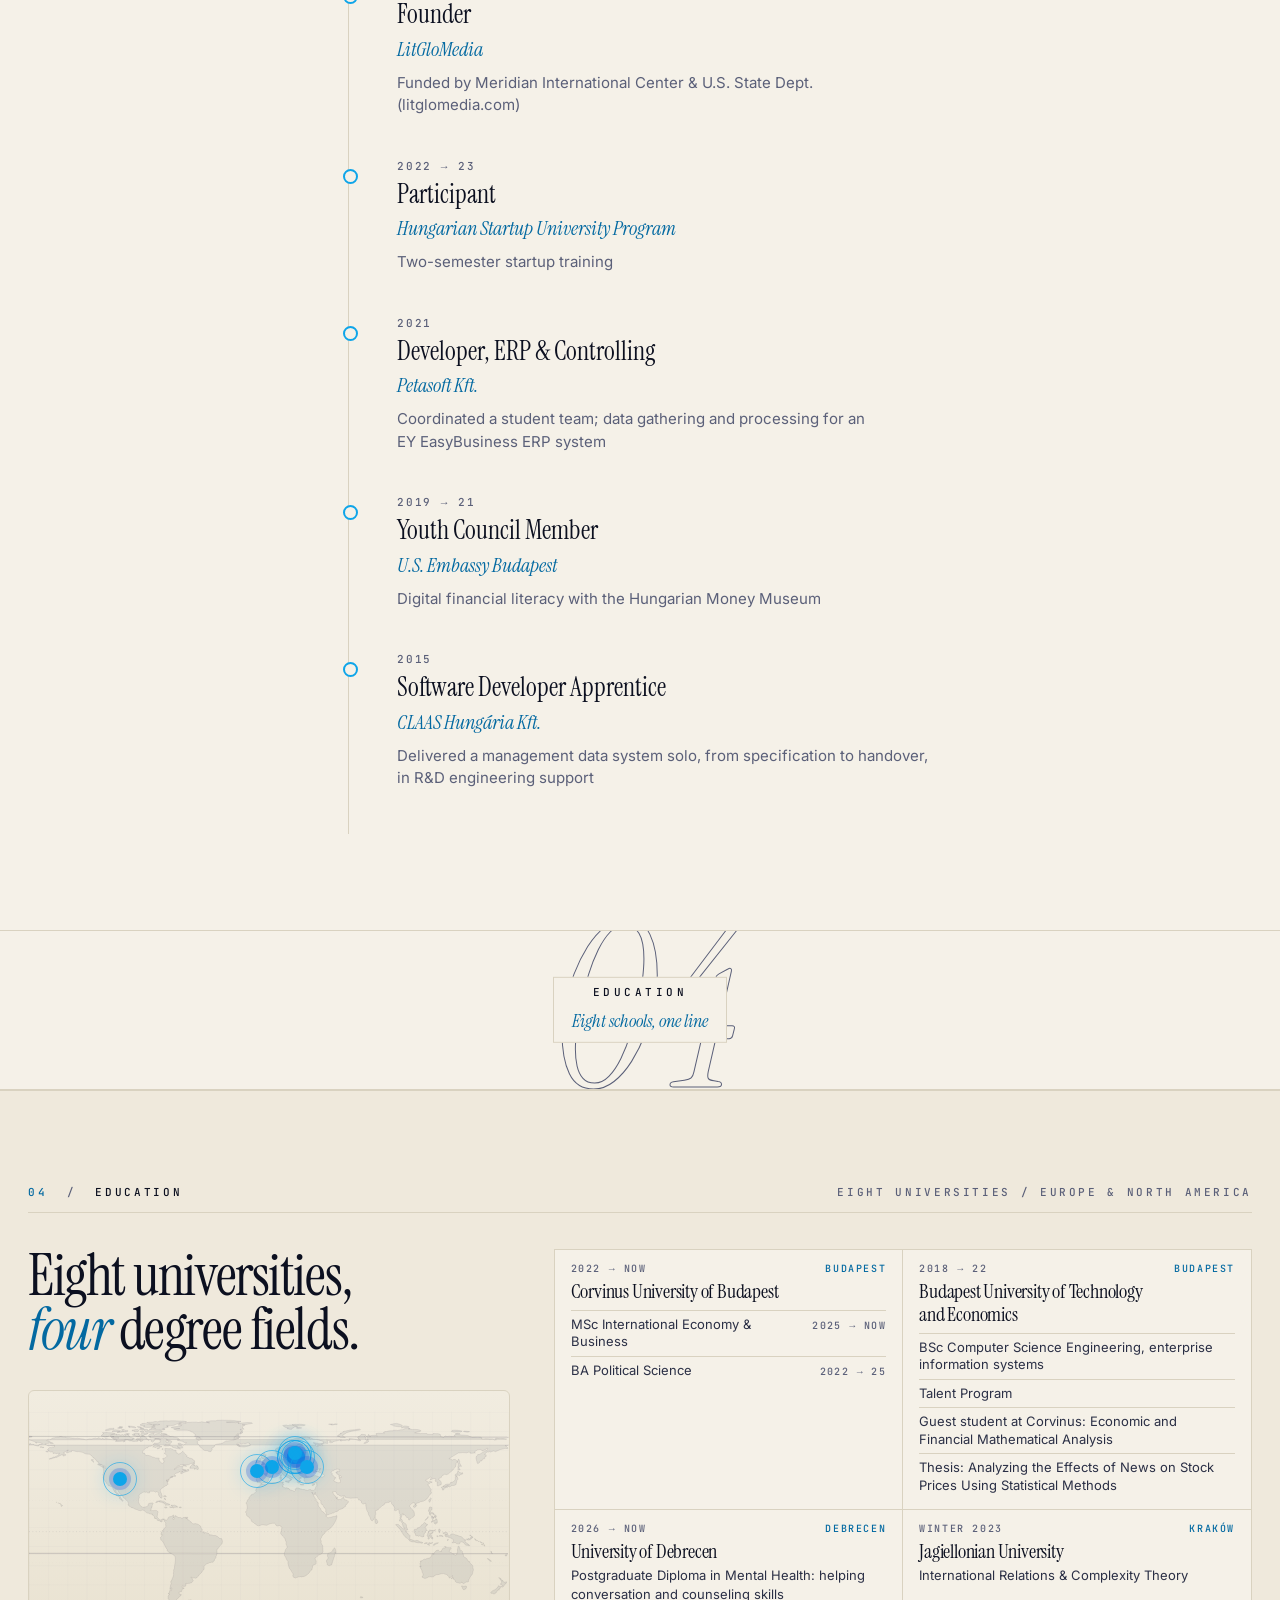
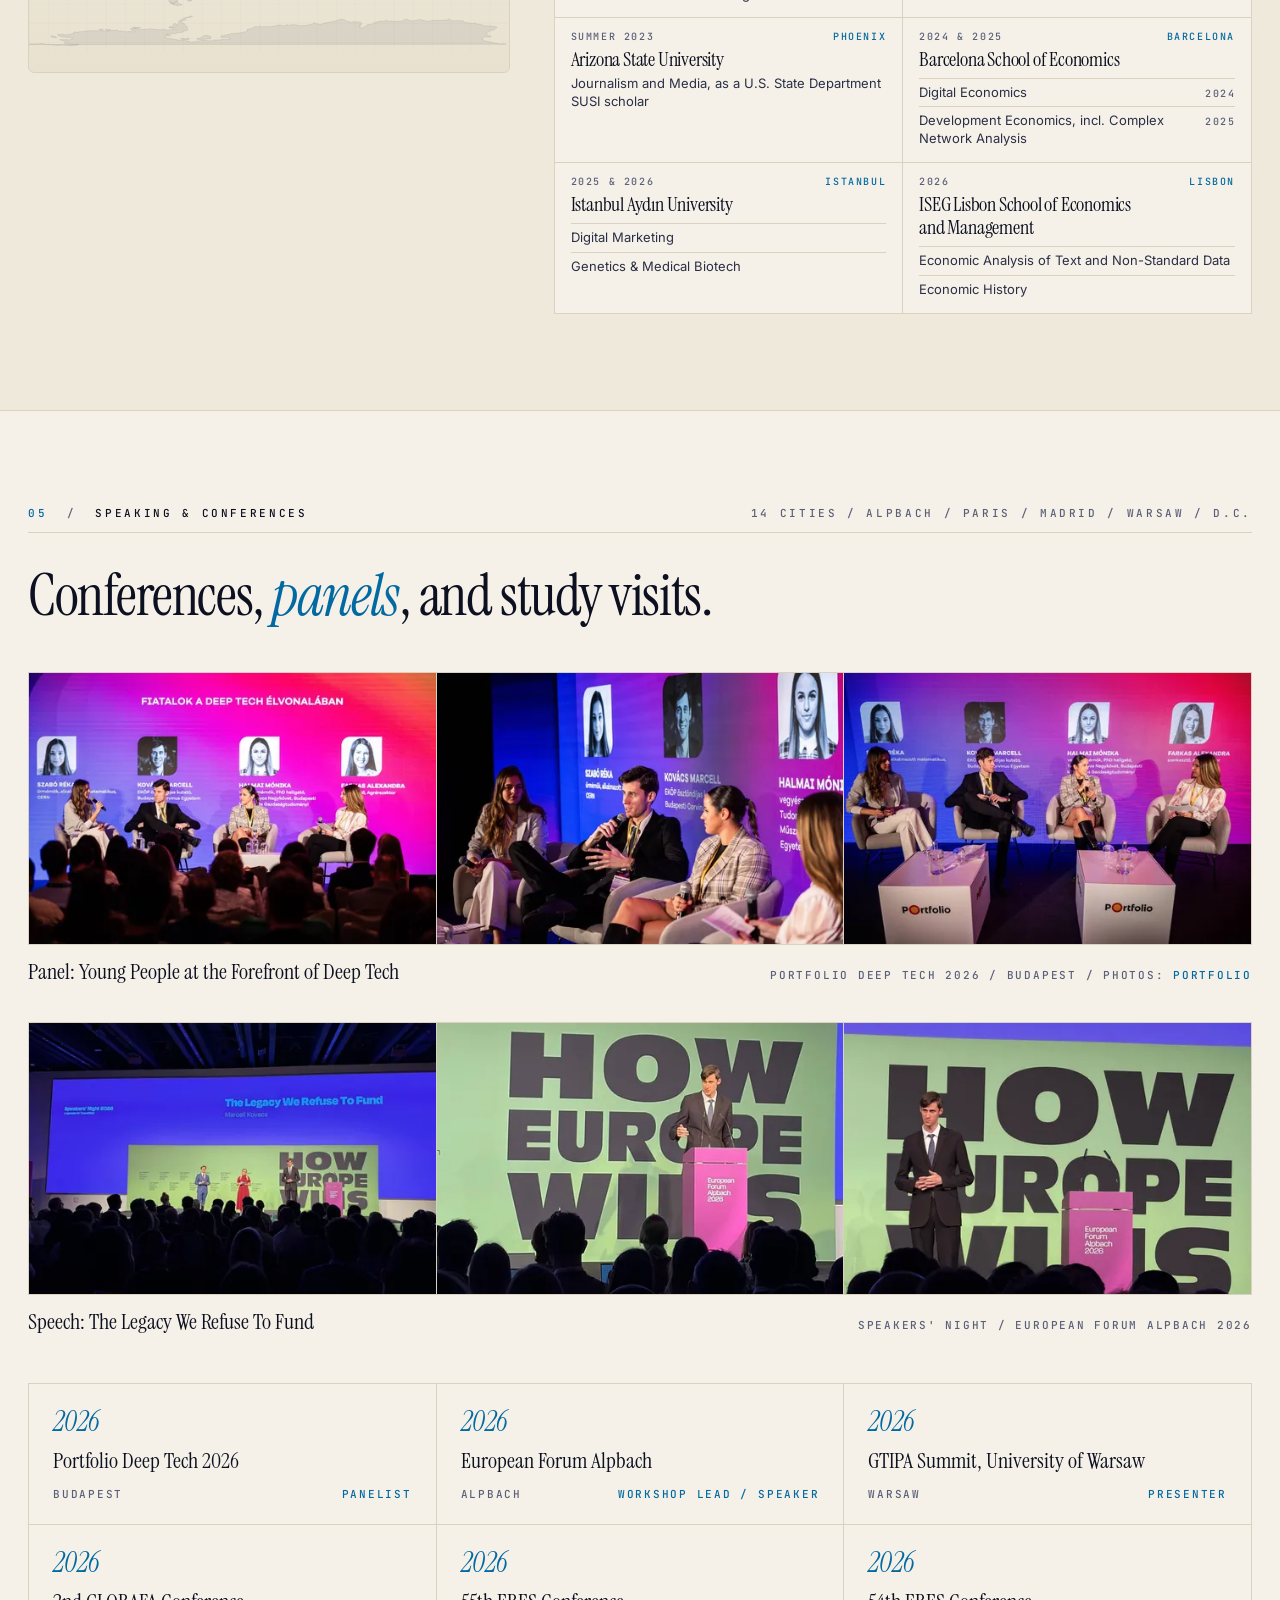
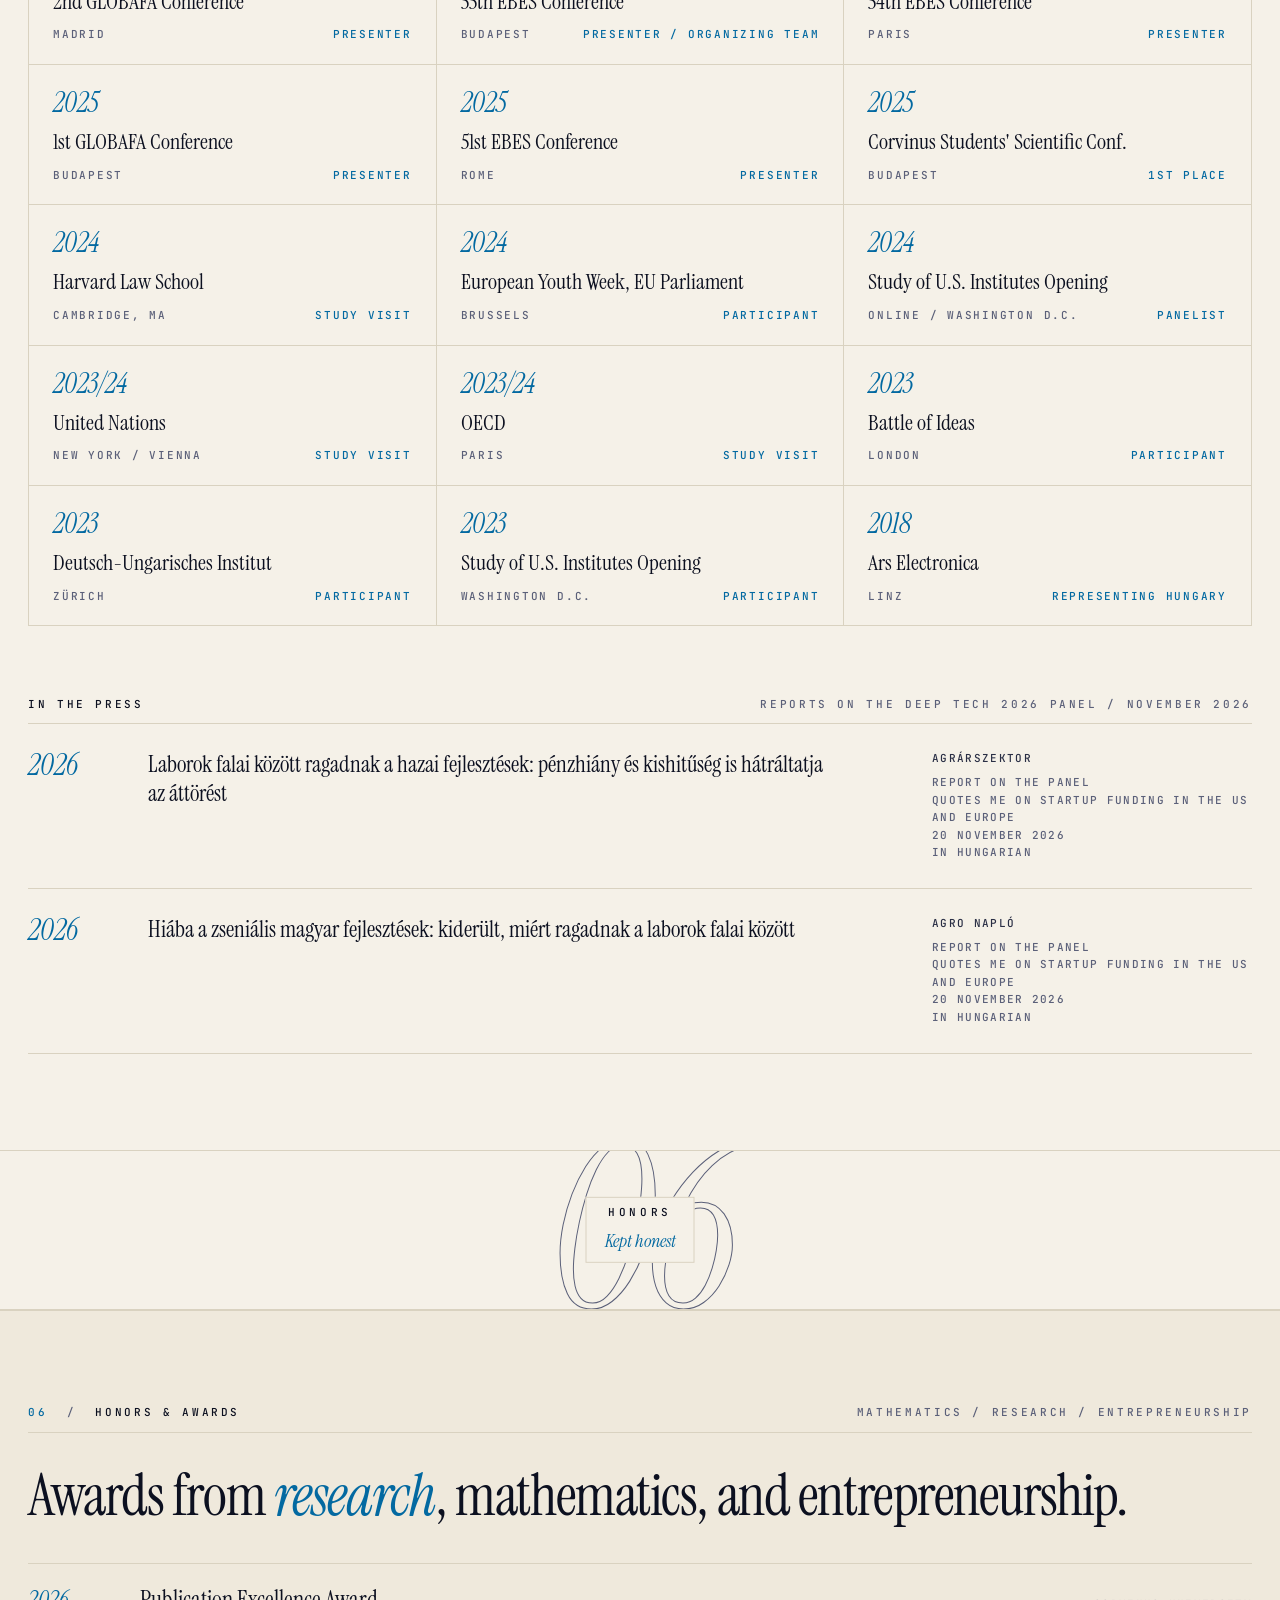
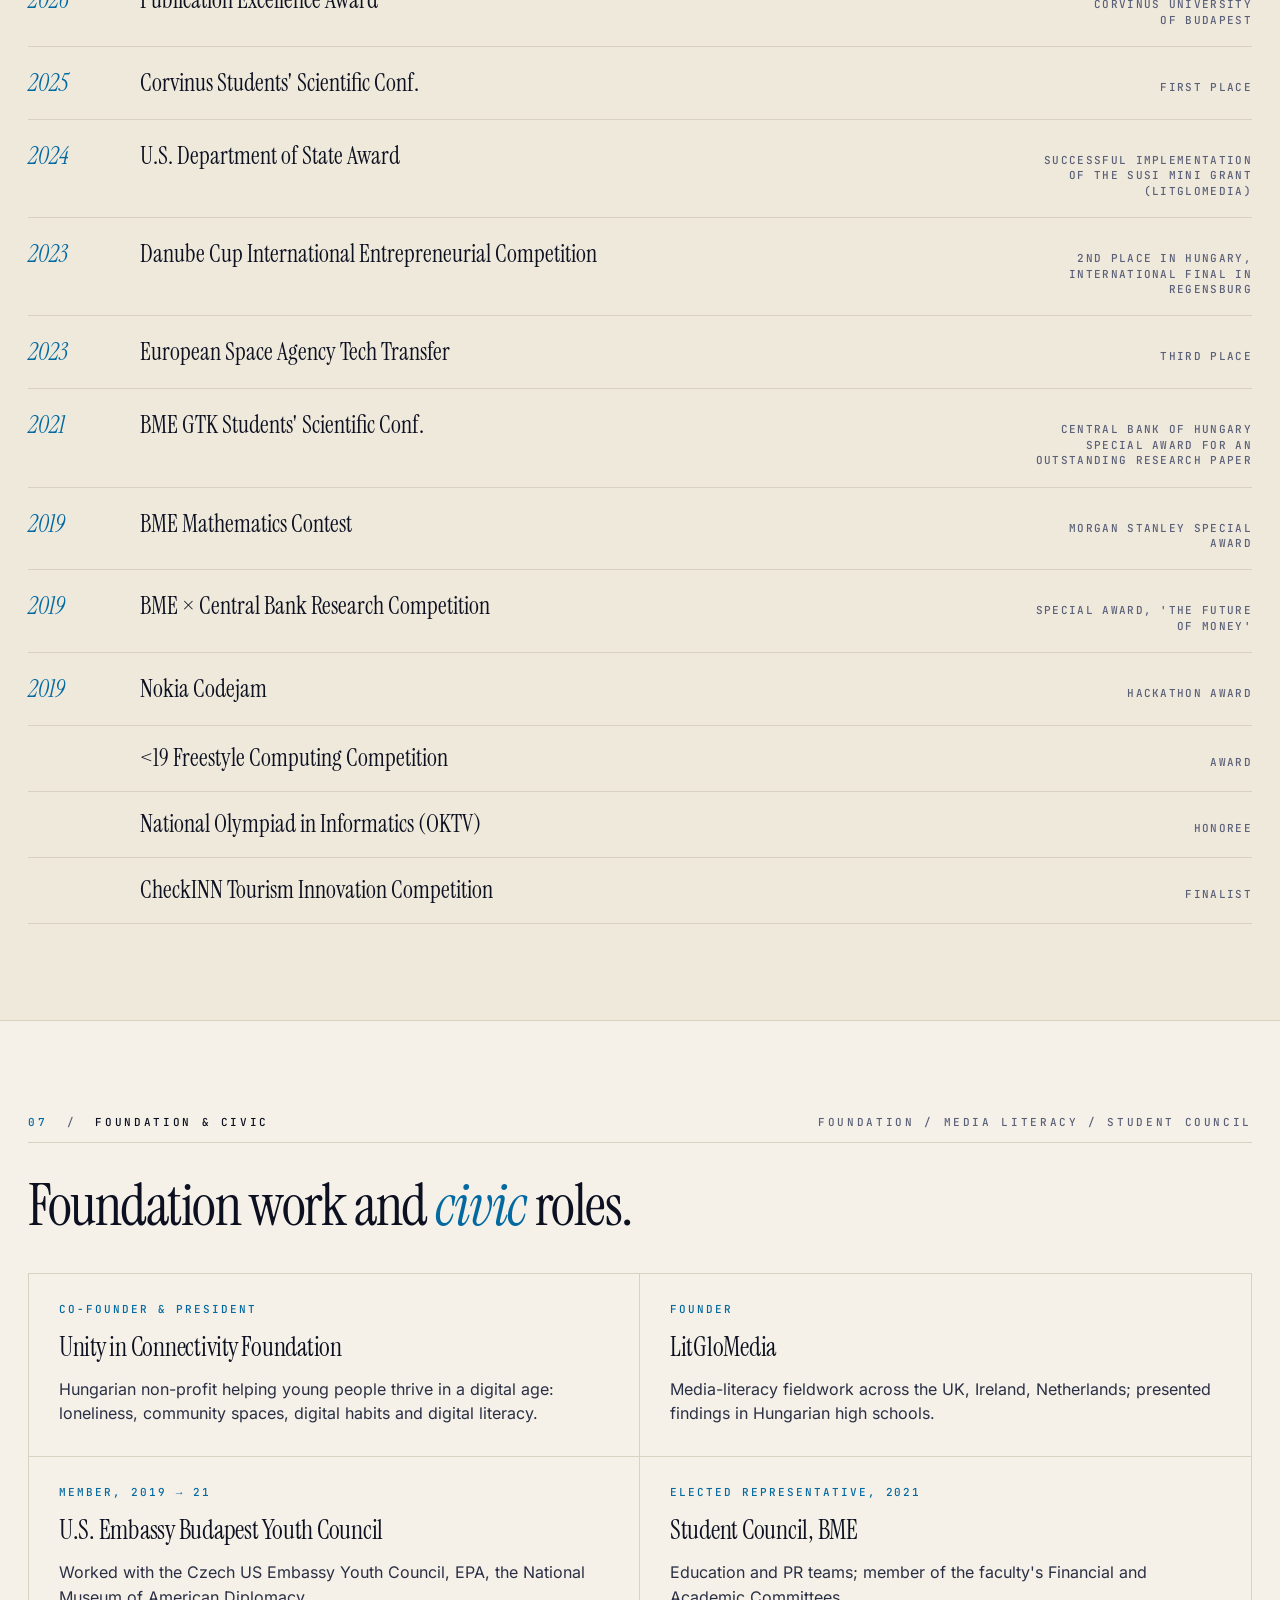
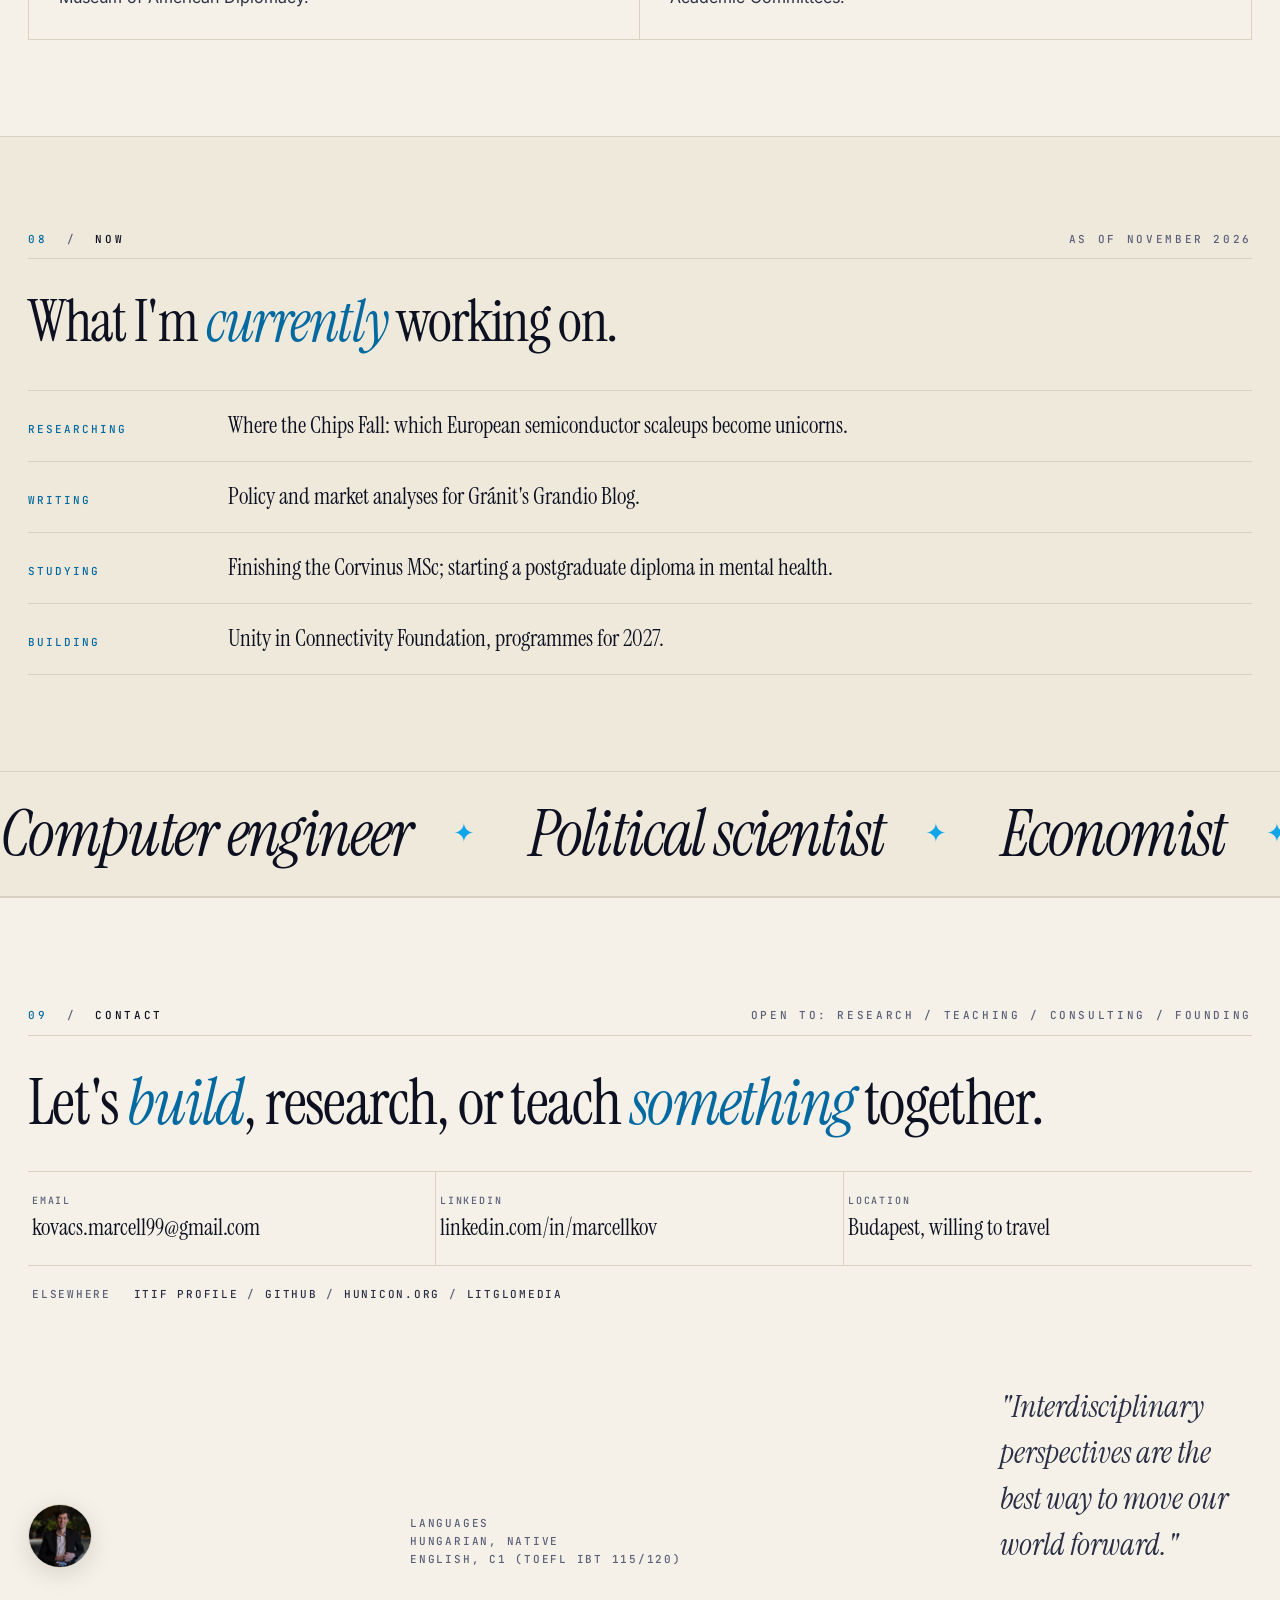
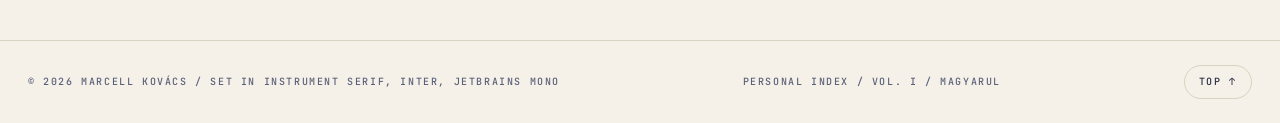
==== commit 4effa72c: "feat(layout): the map and the eight schools are seen together (prd #05) The owner: the universities " ====
--- a/index.html
+++ b/index.html
@@ -491,12 +491,16 @@
       <span><span class="num">04</span> &nbsp;/&nbsp; <span class="name">Education</span></span>
       <span>Eight universities / Europe &amp; North America</span>
     </div>
-    <h2 class="h-display reveal">Eight universities, <span class="ital">four</span> degree fields.</h2>
     <div class="grid">
-      <!-- decoration: the school list next to it carries the same cities as text -->
-      <div class="map-wrap reveal" id="mapWrap" aria-hidden="true">
-        <svg class="mapsvg" viewBox="0 0 1000 500" preserveAspectRatio="xMidYMid meet" id="worldSvg"></svg>
-        <div id="pins"></div>
+      <!-- left column: the heading with the map under it; right column: the schools. On a desktop
+           the whole section is meant to fit one screen, so the map and the schools are seen together. -->
+      <div class="lead">
+        <h2 class="h-display reveal">Eight universities, <span class="ital">four</span> degree fields.</h2>
+        <!-- decoration: the school list next to it carries the same cities as text -->
+        <div class="map-wrap reveal" id="mapWrap" aria-hidden="true">
+          <svg class="mapsvg" viewBox="0 0 1000 500" preserveAspectRatio="xMidYMid meet" id="worldSvg"></svg>
+          <div id="pins"></div>
+        </div>
       </div>
       <div class="schools reveal" id="schools">
         <div class="school" data-i="0" data-city="Budapest" data-lat="47.50" data-lng="19.04">
--- a/styles.css
+++ b/styles.css
@@ -74,7 +74,11 @@
 
 *{box-sizing:border-box;margin:0;padding:0}
 html, body{background:var(--paper);color:var(--ink);font-family:Inter, system-ui, sans-serif;line-height:1.5;-webkit-font-smoothing:antialiased;text-rendering:optimizeLegibility}
-body{overflow-x:hidden}
+/* clip, not hidden: with hidden the body became a scroll container of its own (the root already
+   clips), and position:sticky inside it never engaged: the Experience legend and the Education
+   heading with its map scrolled away instead of staying in view. Browsers without clip (before
+   Chrome 90, Firefox 81, Safari 16) keep hidden and the old behaviour. */
+body{overflow-x:hidden;overflow-x:clip}
 
 ::selection{background:var(--accent);color:#fff}
 
@@ -352,7 +356,14 @@
 #education .eyebrow-row{color:var(--ink-3)}
 #education .eyebrow-row .name{color:var(--ink)}
 #education .h-display{color:var(--ink)}
-#education .grid{display:grid;grid-template-columns:1.1fr 1fr;gap:64px;align-items:center;margin-top:40px}
+/* The map and the schools are meant to be seen together. The eight schools used to be one column
+   1275px tall beside a 375px map that floated at its middle, a screen and a half in all. Now the
+   left column holds the heading with the map under it, and the schools stand in two columns of
+   compact cards on the right: the whole section fits one desktop screen. Where the list is still
+   taller than the left column (narrower desktops, one column of cards), the left column stays in
+   view while the list scrolls past it. */
+#education .grid{display:grid;grid-template-columns:minmax(0, 1fr) minmax(0, 1.45fr);gap:44px;align-items:start}
+#education .lead{position:sticky;top:84px;display:grid;gap:32px}
 #education .map-wrap{position:relative;aspect-ratio:1.7/1;background:var(--map-bg, linear-gradient(180deg, #f1ece0 0%, #e8e1cf 100%));border:1px solid var(--rule);border-radius:6px;overflow:hidden;--map-grid:rgba(11, 18, 48, 0.06);--map-line:rgba(11, 18, 48, 0.18);--map-line-soft:rgba(11, 18, 48, 0.08);--map-fill:rgba(11, 18, 48, 0.07);--map-stroke:rgba(11, 18, 48, 0.32)}
 [data-mode="dark"] #education .map-wrap{background:linear-gradient(180deg, #0a0e25 0%, #050714 100%);--map-grid:rgba(168, 184, 255, 0.05);--map-line:rgba(168, 184, 255, 0.14);--map-line-soft:rgba(168, 184, 255, 0.06);--map-fill:rgba(168, 184, 255, 0.08);--map-stroke:rgba(168, 184, 255, 0.32)}
 #education svg.mapsvg{position:absolute;inset:0;width:100%;height:100%}
@@ -361,19 +372,22 @@
 #education .pin::before{content:"";position:absolute;inset:-10px;border:1px solid var(--accent);border-radius:99px;opacity:.6;animation:pulse 2.6s ease-out infinite;pointer-events:none}
 #education .pin:hover{transform:translate(-50%, -50%) scale(1.4)}
 @keyframes pulse{0%{transform:scale(.4);opacity:.9}100%{transform:scale(2.6);opacity:0}}
-#education .schools{display:flex;flex-direction:column;gap:1px;background:var(--rule)}
-#education .school{background:var(--paper);padding:20px 22px;cursor:pointer;transition:background .25s, padding .25s;display:block;text-decoration:none;color:inherit}
-#education .school:hover, #education .school.active{background:var(--paper-2);padding-left:32px}
-#education .school .yr{font:500 11px/1 'JetBrains Mono', monospace;letter-spacing:.16em;text-transform:uppercase;color:var(--ink-3);margin-bottom:6px;display:flex;justify-content:space-between}
+#education .schools{display:grid;grid-template-columns:1fr 1fr;gap:1px;background:var(--rule);border:1px solid var(--rule)}
+#education .school{background:var(--paper);padding:14px 16px;cursor:pointer;transition:background .25s, padding .25s;display:block;text-decoration:none;color:inherit}
+#education .school:hover, #education .school.active{background:var(--paper-2);padding-left:22px}
+#education .school .yr{font:500 10px/1 'JetBrains Mono', monospace;letter-spacing:.16em;text-transform:uppercase;color:var(--ink-3);margin-bottom:6px;display:flex;justify-content:space-between;gap:10px}
 #education .school .yr .city{color:var(--accent-text)}
-#education .school h3{font-family:'Instrument Serif', serif;font-weight:400;font-size:24px;line-height:1.15;letter-spacing:-.01em;text-wrap:pretty;margin-bottom:4px}
-#education .school p{font-size:14px;color:var(--ink-2)}
+#education .school h3{font-family:'Instrument Serif', serif;font-weight:400;font-size:20px;line-height:1.15;letter-spacing:-.01em;text-wrap:pretty;margin-bottom:3px}
+#education .school p{font-size:13px;line-height:1.4;color:var(--ink-2)}
 /* a school with more than one programme: one row per programme, each with its own years */
-#education .school .degs{list-style:none;margin-top:10px;border-top:1px solid var(--rule)}
-#education .school .degs li{display:flex;justify-content:space-between;align-items:baseline;gap:16px;padding:9px 0;border-bottom:1px solid var(--rule);font-size:14px;color:var(--ink-2)}
-#education .school .degs li:last-child{border-bottom:none;padding-bottom:2px}
-#education .school .degs .per{font:500 11px/1 'JetBrains Mono', monospace;letter-spacing:.16em;text-transform:uppercase;color:var(--ink-3);white-space:nowrap}
-@media (max-width:1024px){#education .grid{grid-template-columns:1fr}}
+#education .school .degs{list-style:none;margin-top:7px;border-top:1px solid var(--rule)}
+#education .school .degs li{display:flex;justify-content:space-between;align-items:baseline;gap:12px;padding:5px 0;border-bottom:1px solid var(--rule);font-size:13px;line-height:1.35;color:var(--ink-2)}
+#education .school .degs li:last-child{border-bottom:none;padding-bottom:1px}
+#education .school .degs .per{font:500 10px/1 'JetBrains Mono', monospace;letter-spacing:.14em;text-transform:uppercase;color:var(--ink-3);white-space:nowrap}
+/* below 1200px two columns of cards get too narrow beside the map: one column, the map stays in view */
+@media (max-width:1199px){#education .schools{grid-template-columns:1fr}}
+/* below 1024px the map sits above the list and scrolls away with the page */
+@media (max-width:1024px){#education .grid{grid-template-columns:1fr}#education .lead{position:static}}
 
 /* ================ SPEAKING ================ */
 #speaking .grid{display:grid;grid-template-columns:repeat(3, 1fr);gap:0;border-top:1px solid var(--rule);border-left:1px solid var(--rule)}
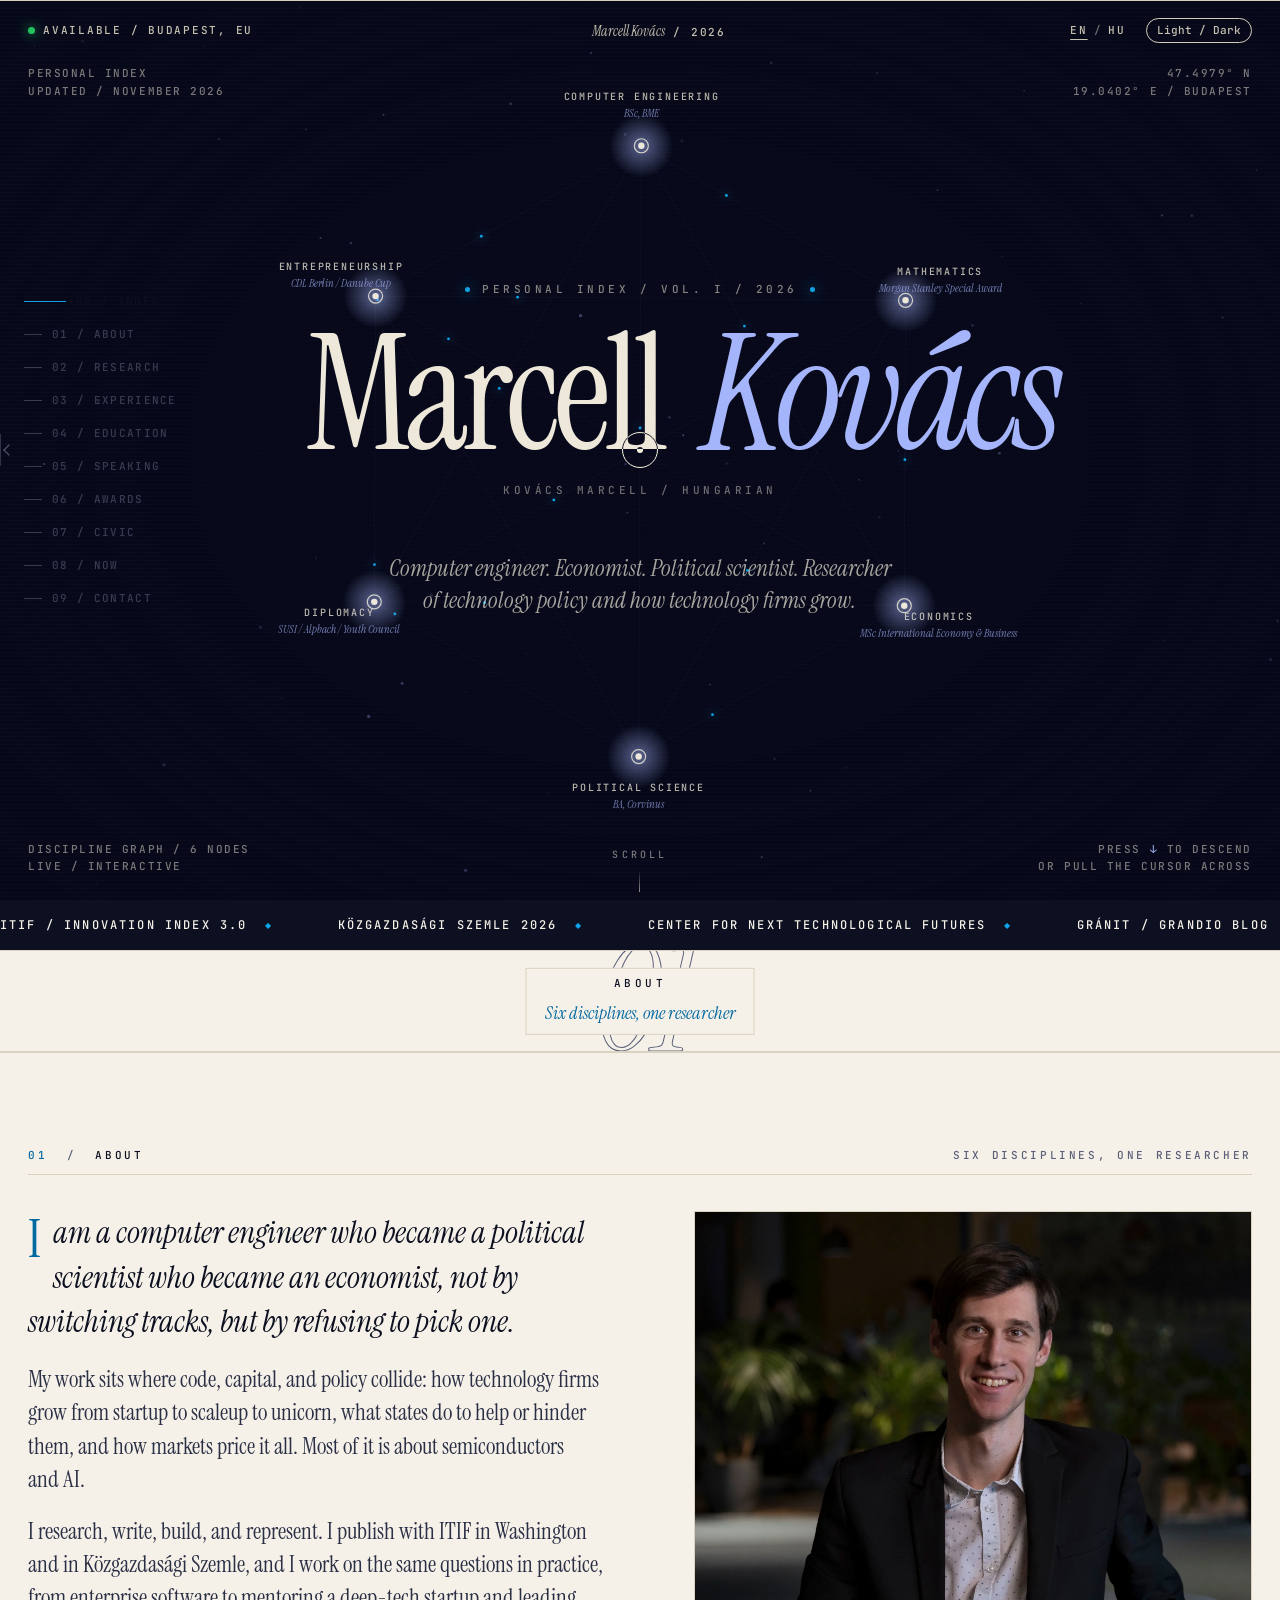
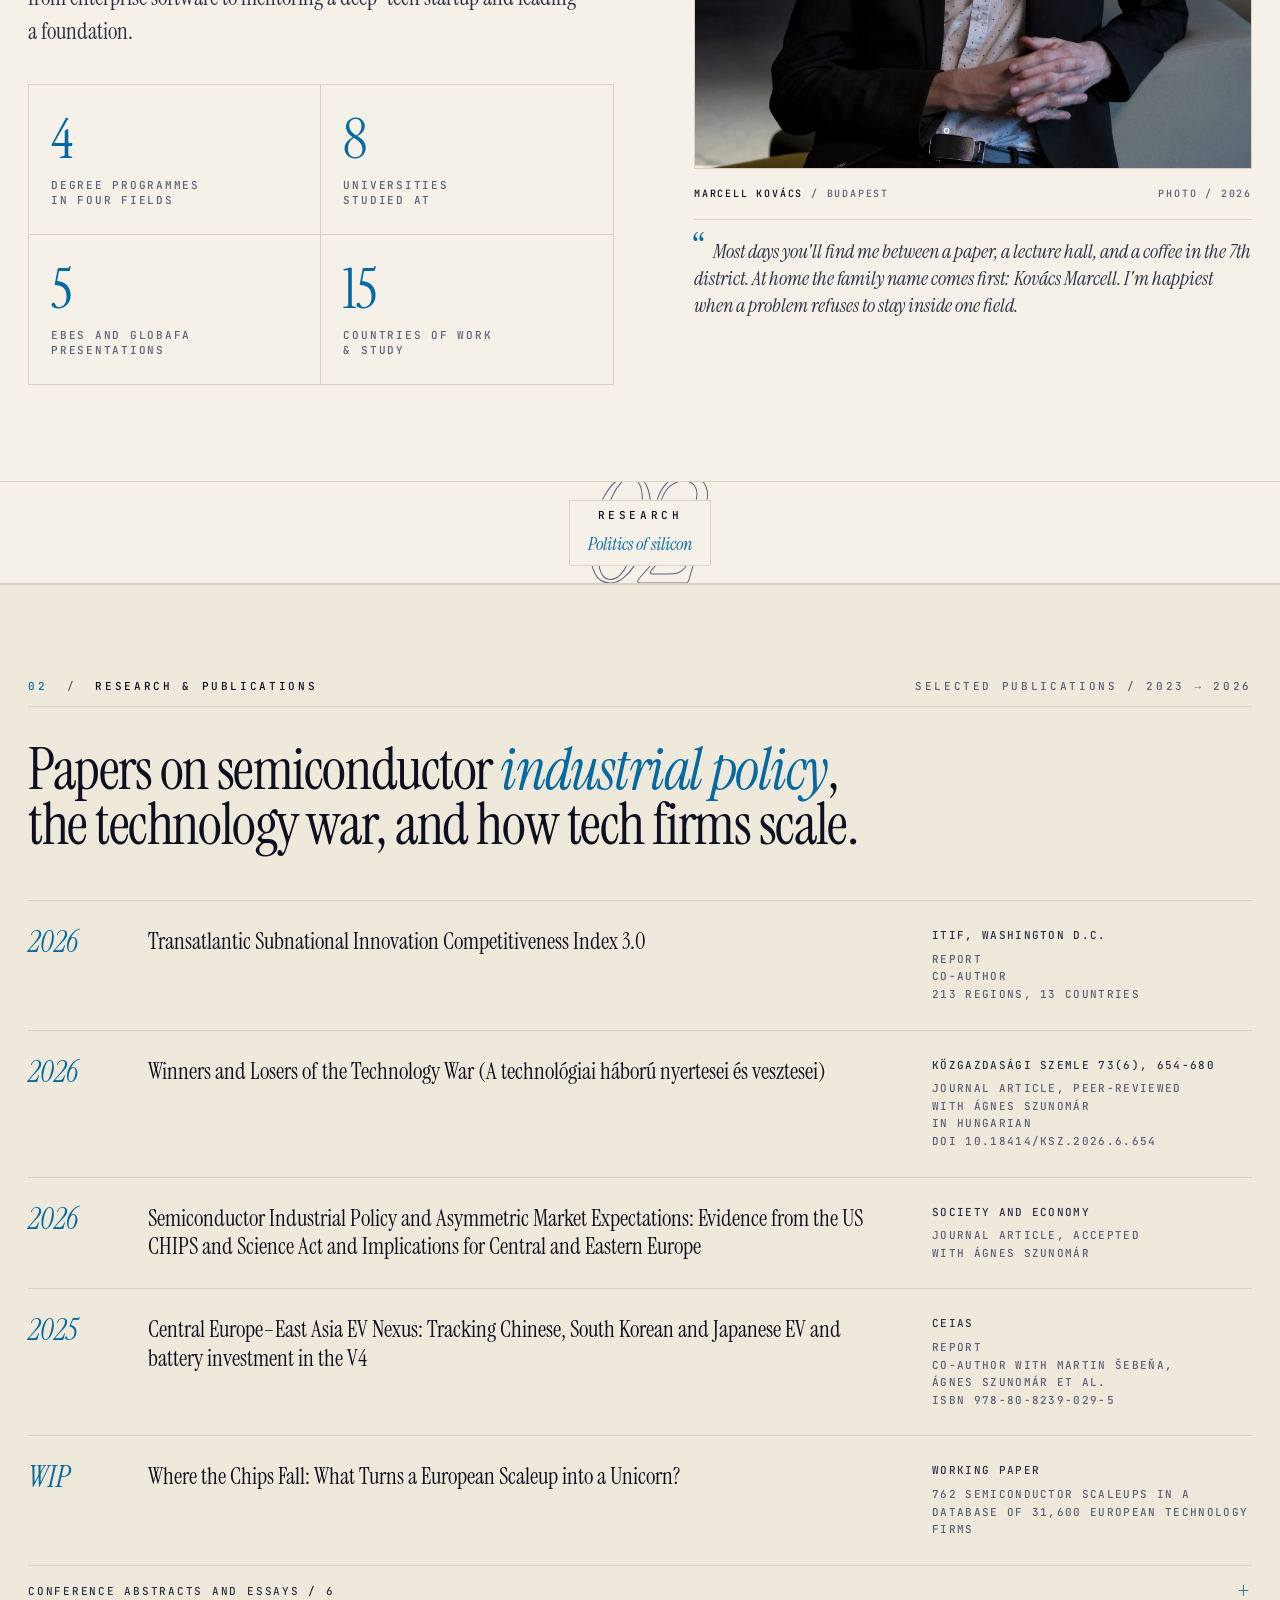
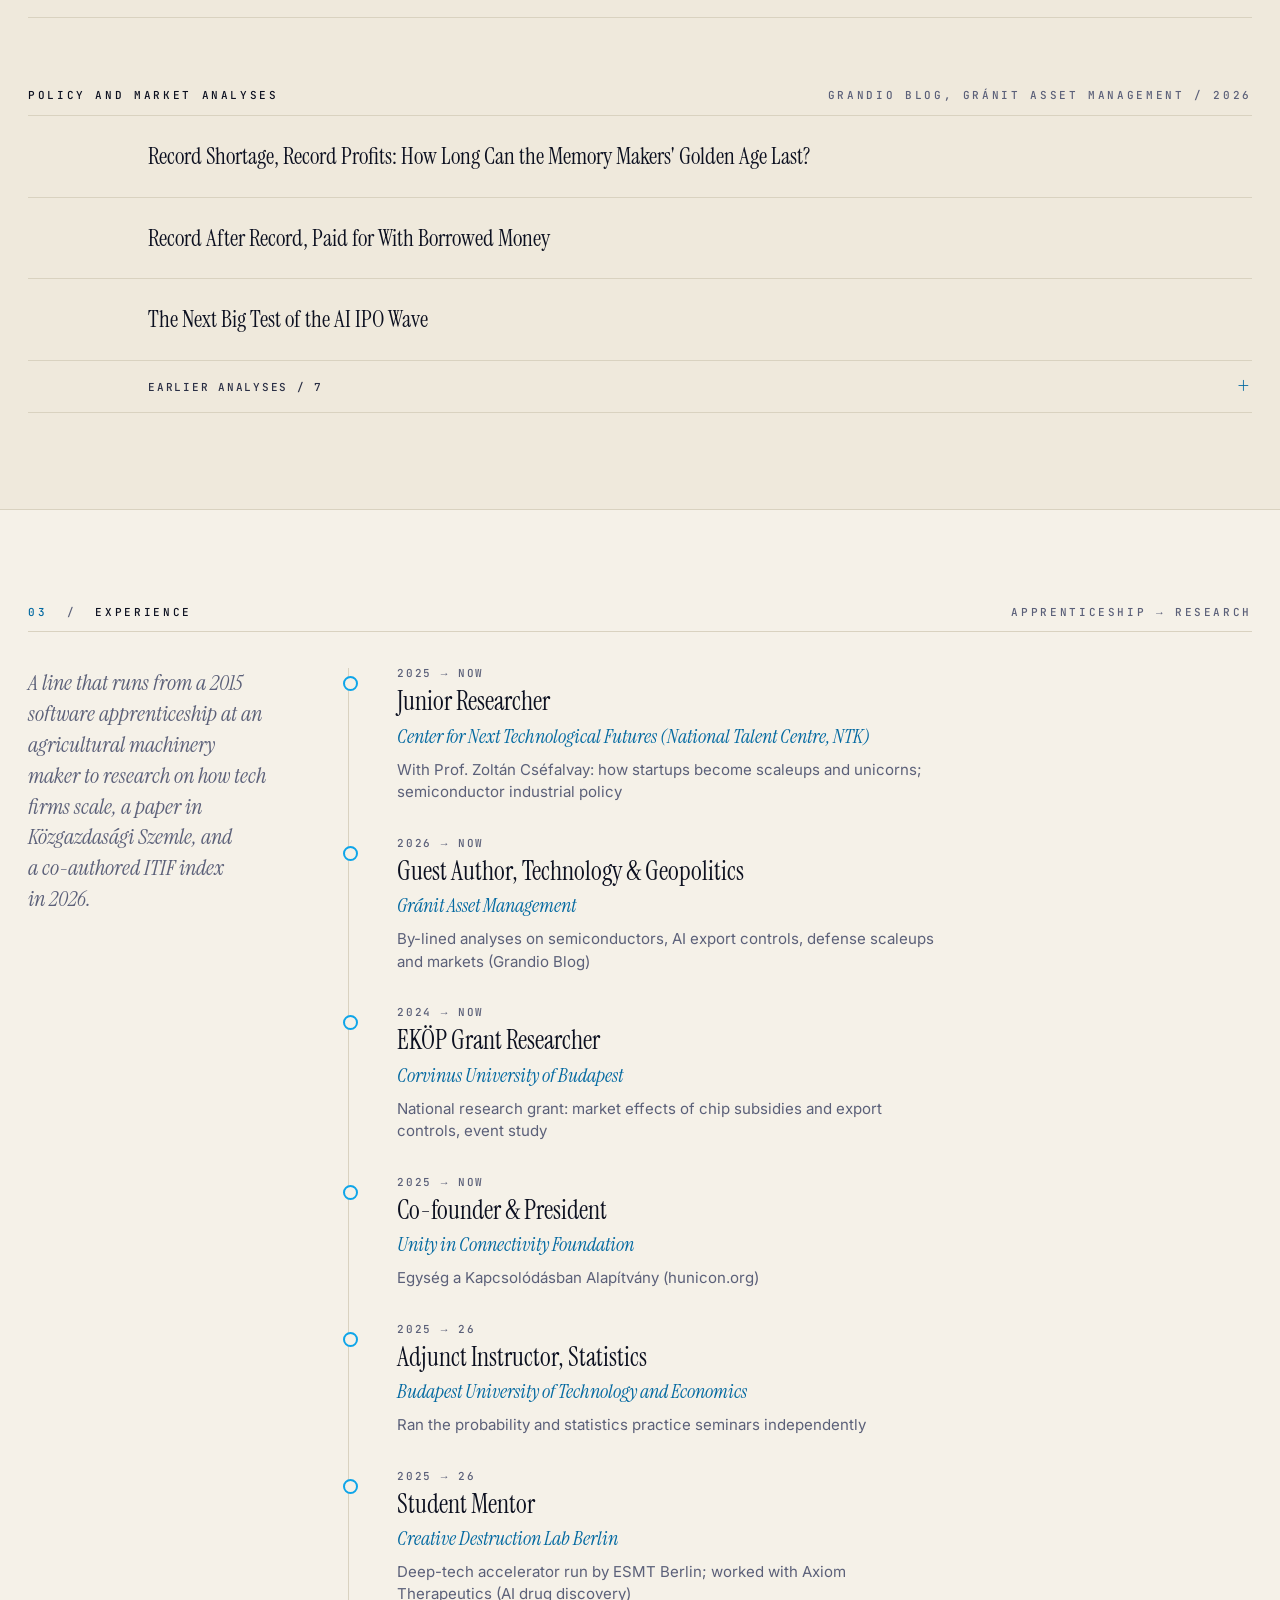
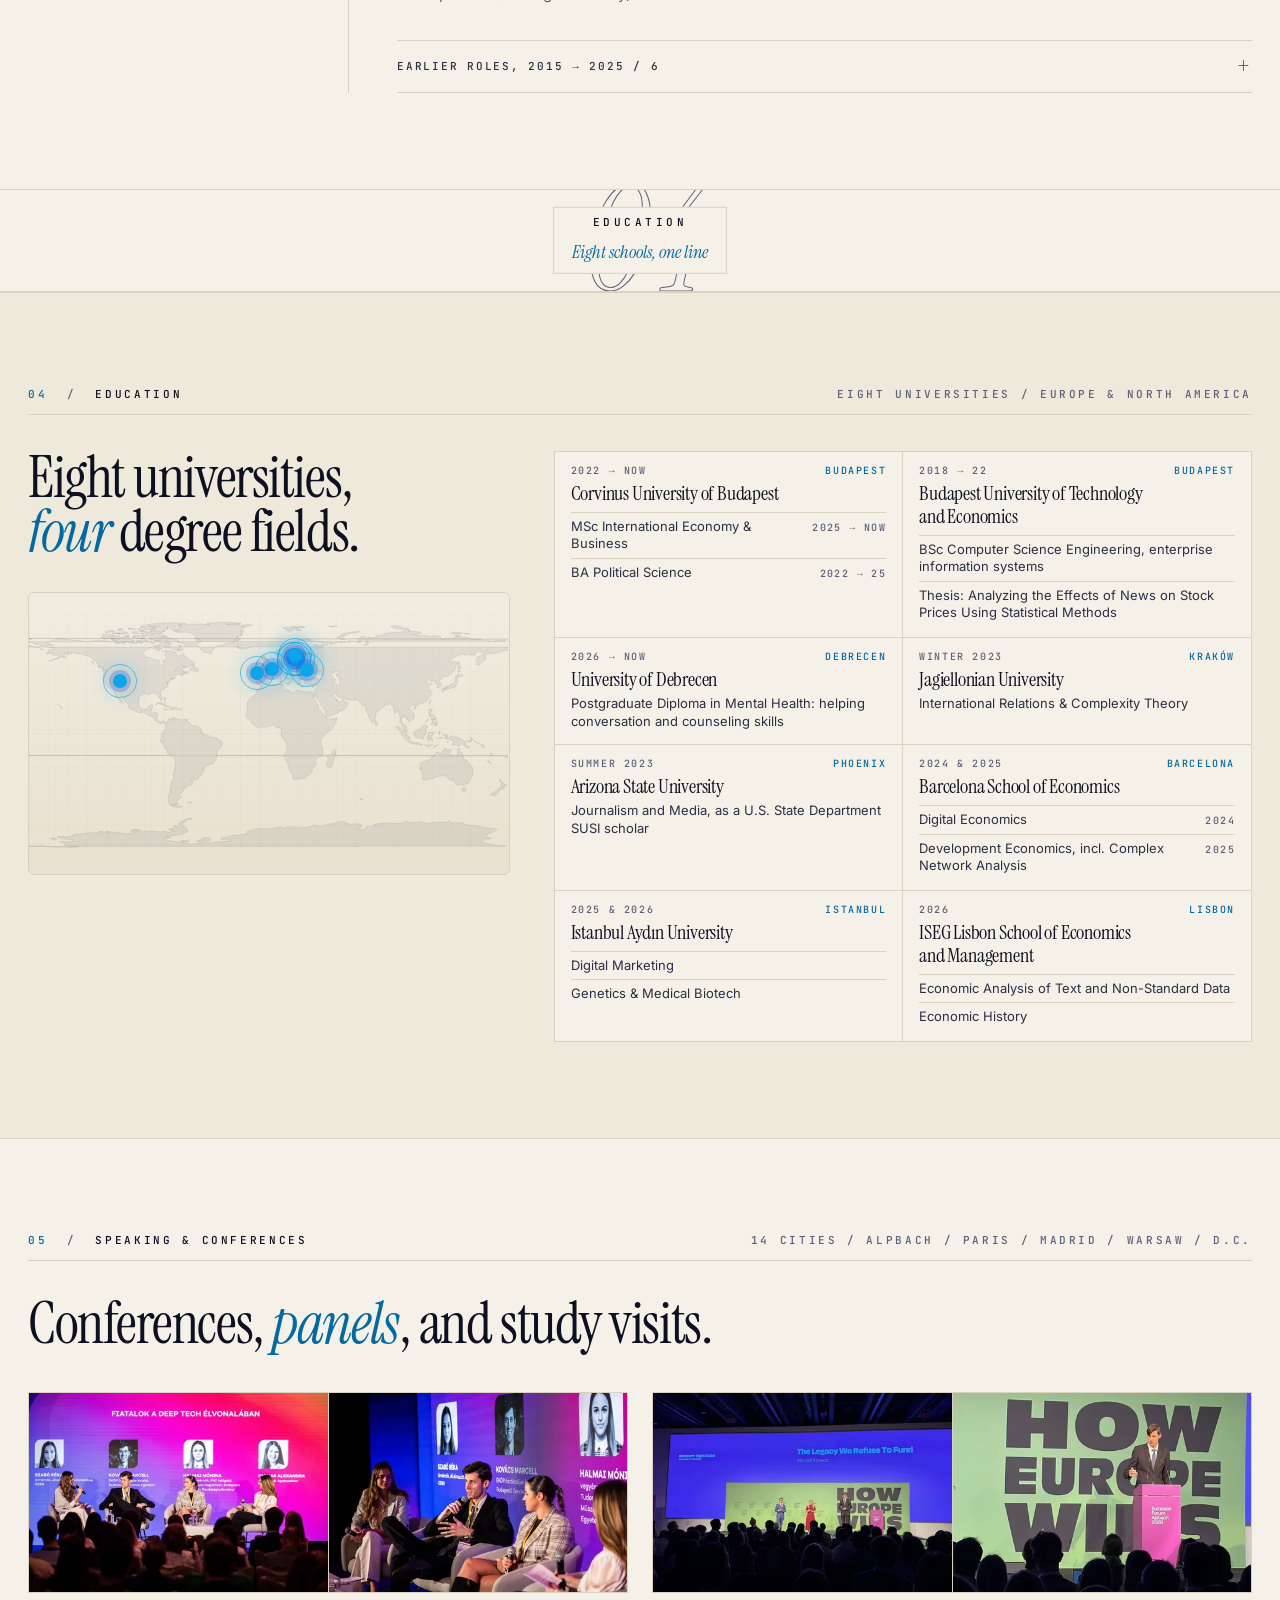
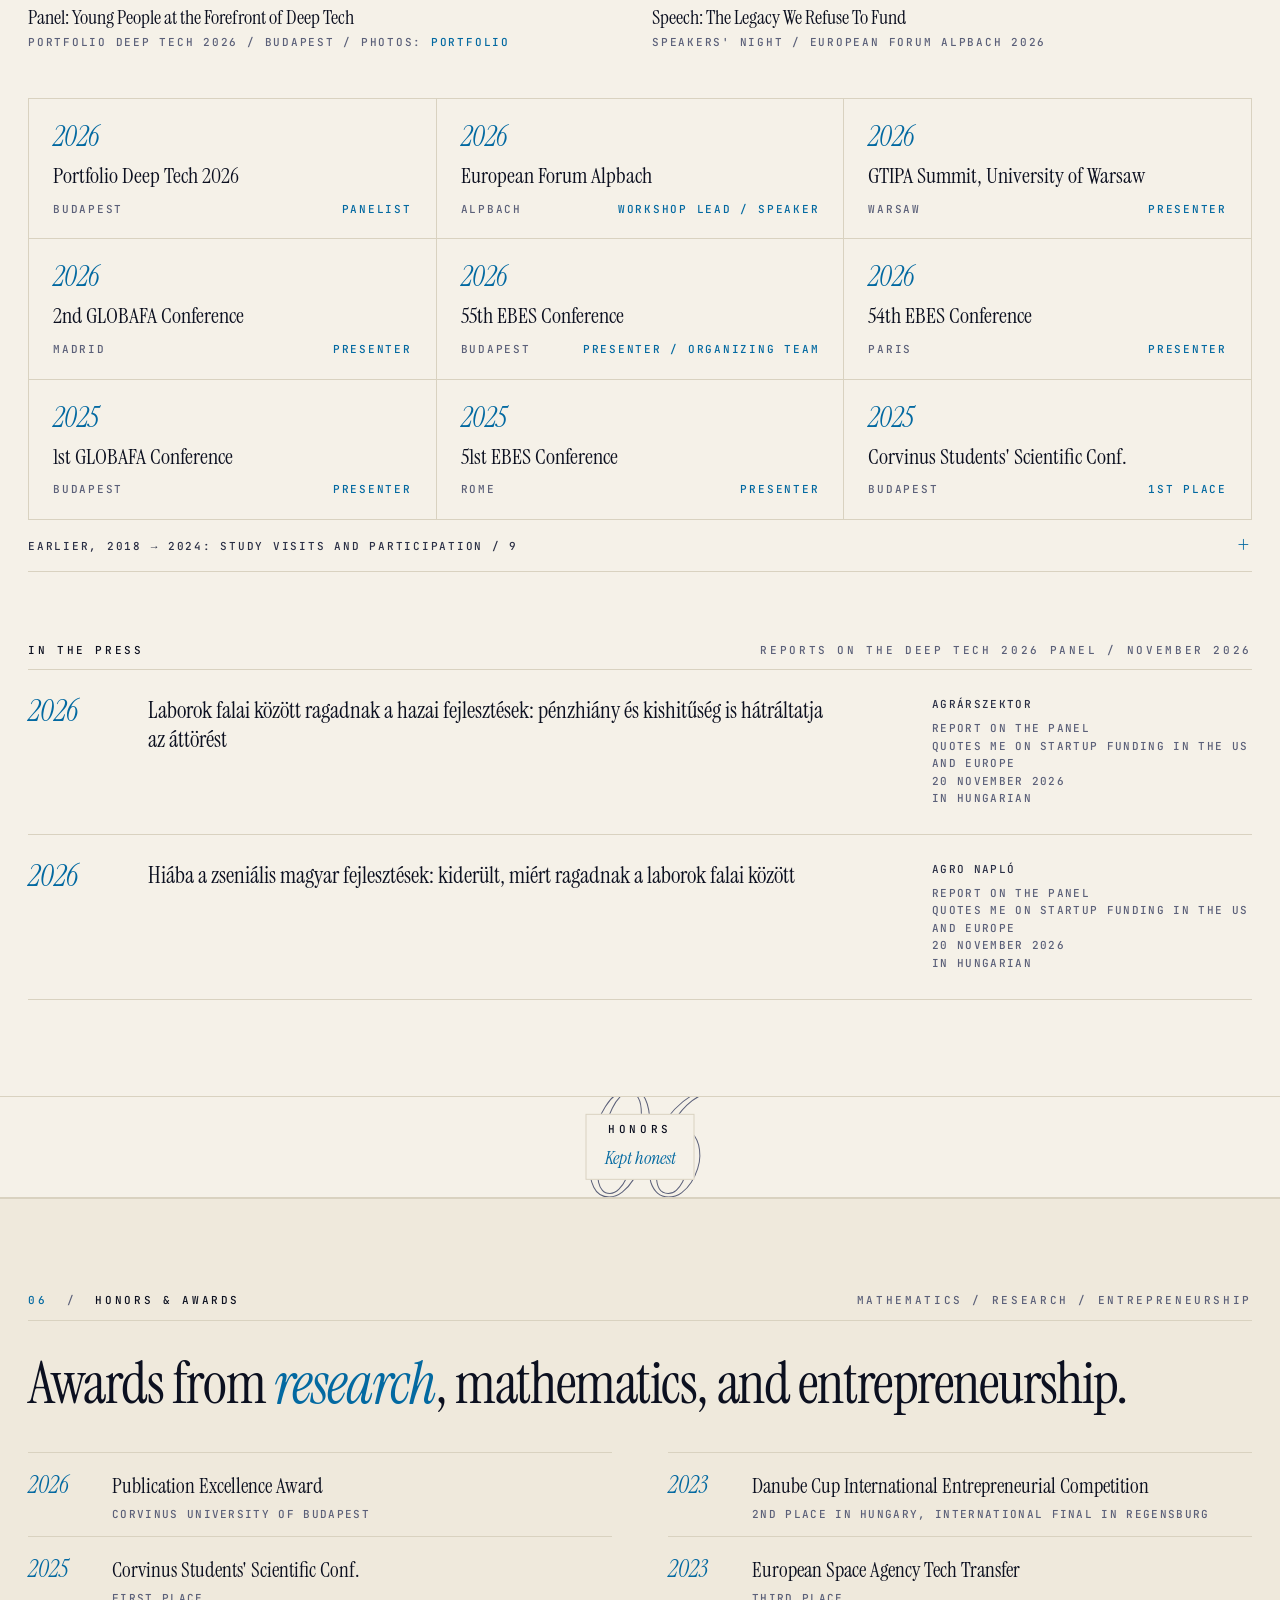
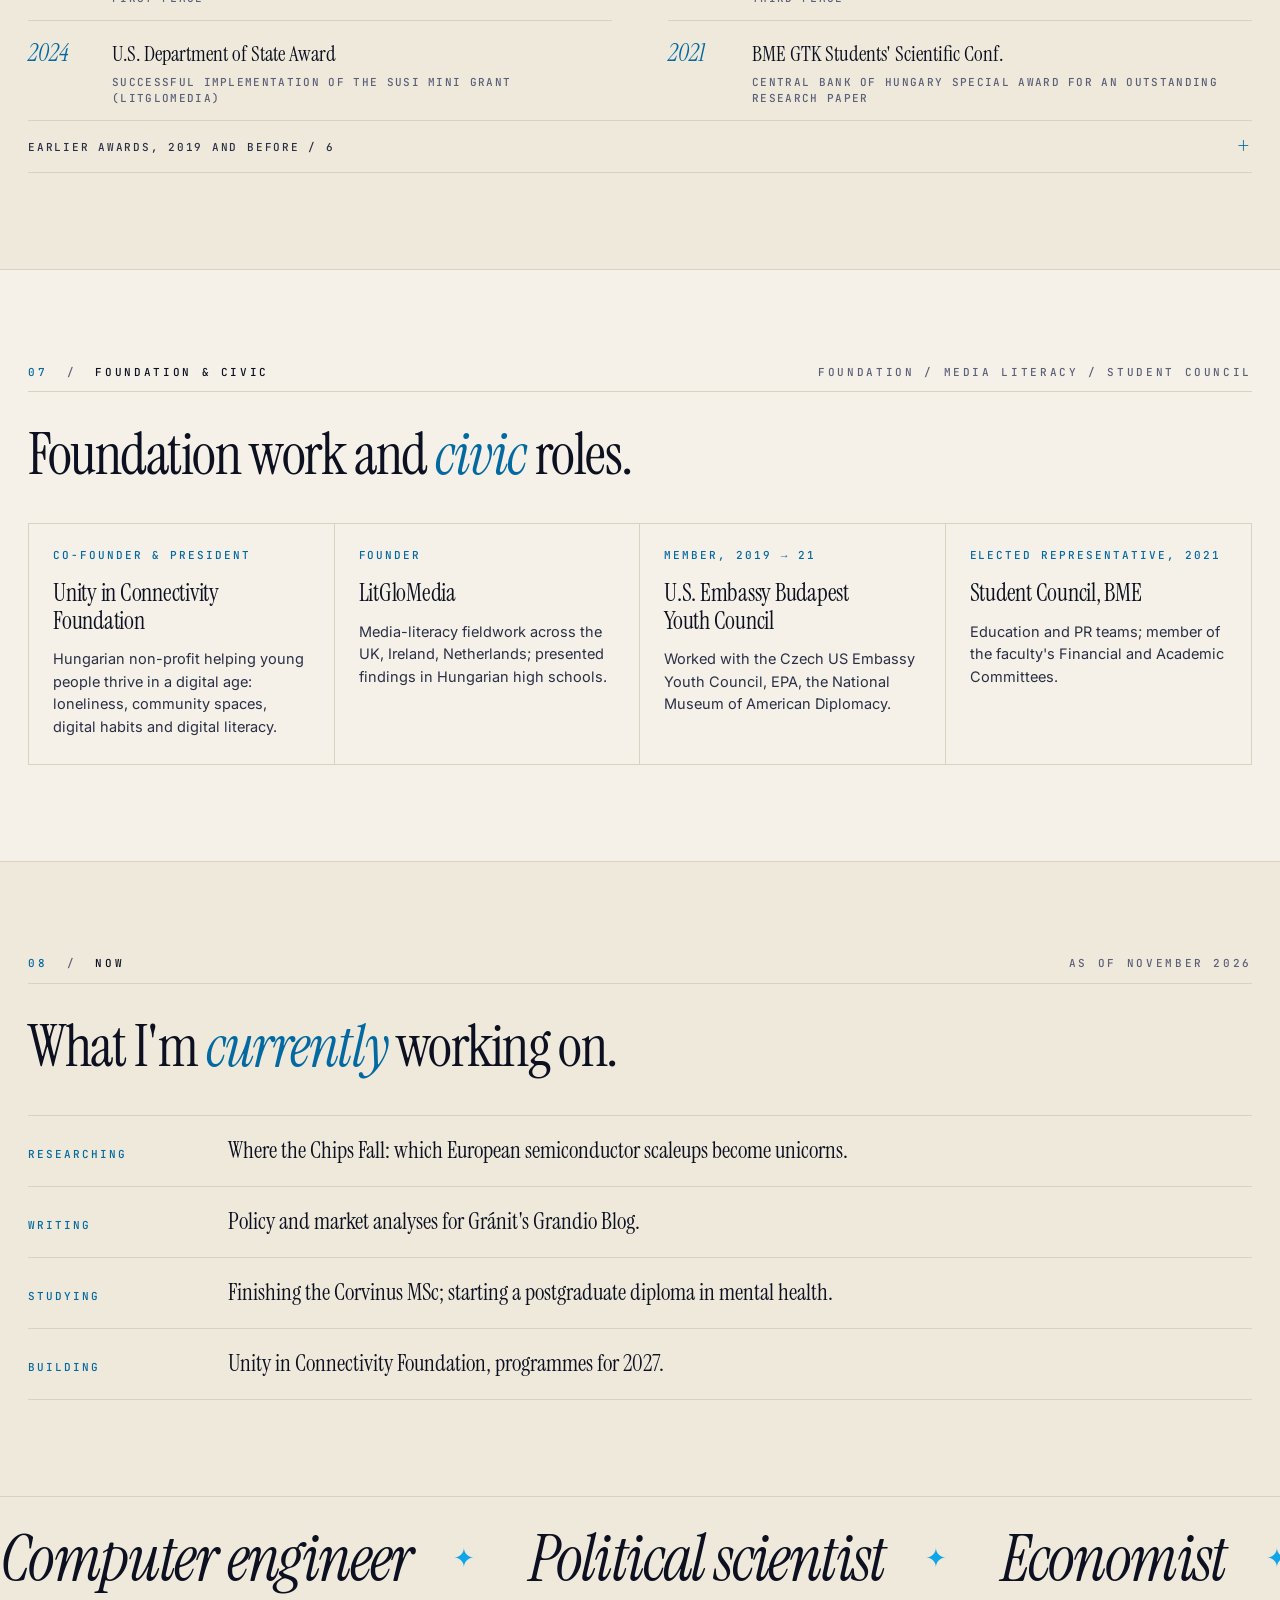
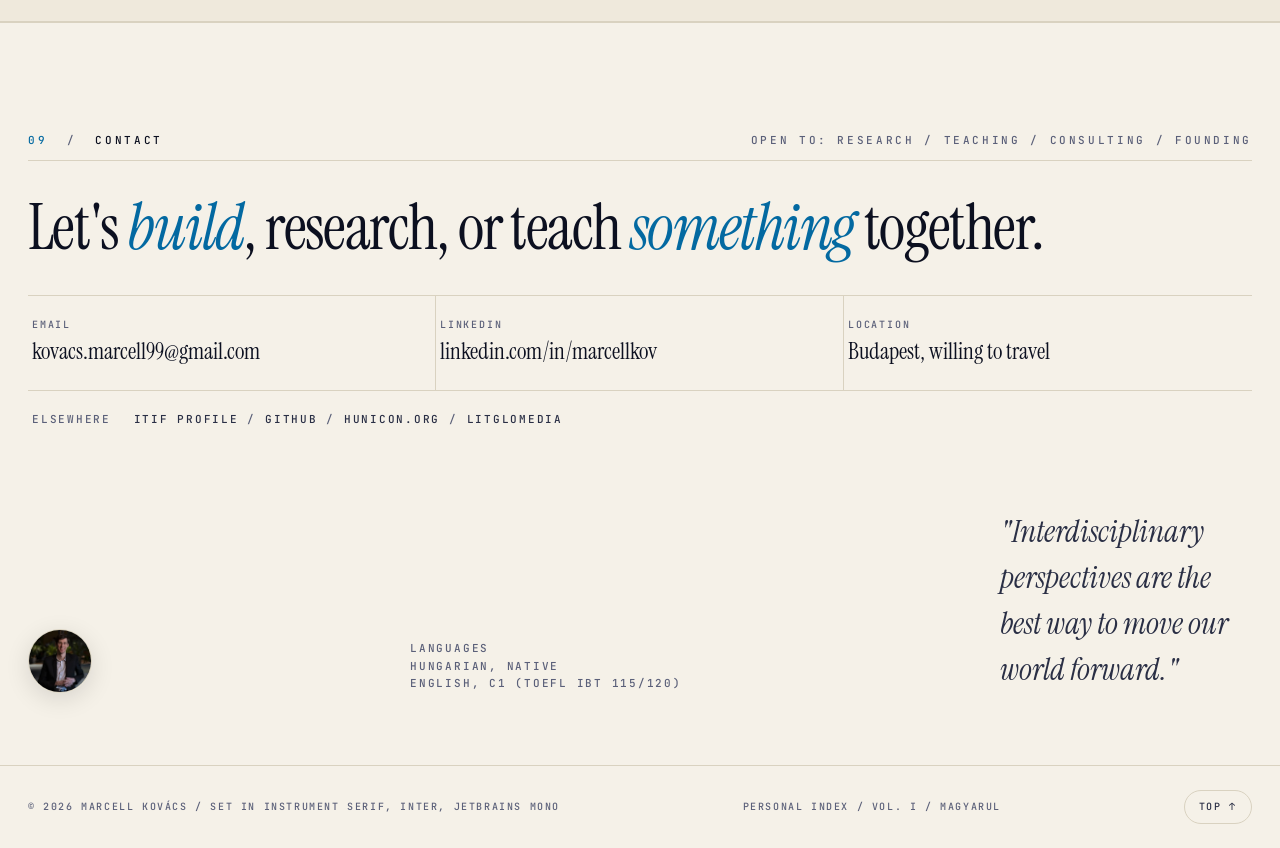
==== commit 7c26e0c5: "feat: what matters now stays in view, older items fold (prd #06) The owner: the page should be more " ====
--- a/index.html
+++ b/index.html
@@ -58,7 +58,7 @@
       "url": "https://marcellkovacs.me/",
       "name": "Marcell Kovács",
       "inLanguage": "en",
-      "dateModified": "2026-11-23T14:35:25+01:00",
+      "dateModified": "2026-11-23T15:48:41+01:00",
       "isPartOf": { "@id": "https://marcellkovacs.me/#website" },
       "mainEntity": { "@id": "https://marcellkovacs.me/#person" }
     },
@@ -118,7 +118,7 @@
 <!-- the two Instrument Serif files that render the hero name -->
 <link rel="preload" href="/fonts/instrument-serif-latin.woff2" as="font" type="font/woff2" crossorigin>
 <link rel="preload" href="/fonts/instrument-serif-italic-latin.woff2" as="font" type="font/woff2" crossorigin>
-<link rel="stylesheet" href="/styles.css?v=2026112303">
+<link rel="stylesheet" href="/styles.css?v=2026112304">
 <noscript><style>.intro-curtain,.cursor-dot,.cursor-ring,.railToggle{display:none}.reveal{opacity:1;transform:none}body:not(.intro-done) .hero *{opacity:1!important;animation:none!important}body:not(.scrolled) .topbar{color:var(--ink-2)}</style></noscript>
 
 </head>
@@ -335,39 +335,9 @@
         <div class="meta"><b>Society and Economy</b>Journal article, accepted<br>with Ágnes&nbsp;Szunomár</div>
       </div>
       <div class="pub">
-        <div class="yr">2026</div>
-        <h3 class="ttl">Firm-Level Valuation in the New Wave of Techno-Nationalism: The Cases of TSMC Phoenix, Intel Magdeburg, and Rapidus Japan Investments</h3>
-        <div class="meta"><b>55th EBES Conference, Budapest</b>Conference abstract<br>Sole author<br>ISBN 978-625-95653-6-1</div>
-      </div>
-      <div class="pub">
-        <div class="yr">2026</div>
-        <h3 class="ttl">New Wave of Techno-Nationalism? The Case of TSMC's U.S. Investment Phases</h3>
-        <div class="meta"><b>54th EBES Conference, Paris</b>Conference abstract<br>Sole author<br>ISBN 978-625-95653-5-4</div>
-      </div>
-      <div class="pub">
-        <div class="yr">2025</div>
-        <h3 class="ttl">Global Financial Market Reactions to U.S. Semiconductor Industrial Policy</h3>
-        <div class="meta"><b>1st GLOBAFA Conference, Budapest</b>Conference abstract<br>Sole author<br>ISBN 978-625-95653-2-3</div>
-      </div>
-      <div class="pub">
-        <div class="yr">2025</div>
-        <h3 class="ttl">The Economic Impact of Industrial Policy on the Global Semiconductor Supply Chain: An Event Study of the CHIPS and Science Act Passing Through the U.S. House of Representatives</h3>
-        <div class="meta"><b>51st EBES Conference, Rome</b>Conference abstract<br>Sole author<br>ISBN 978-625-95653-1-6</div>
-      </div>
-      <div class="pub">
         <div class="yr">2025</div>
         <h3 class="ttl"><a class="tlink" href="https://ceias.eu/central-europe-east-asia-ev-nexus/" target="_blank" rel="noopener">Central Europe–East Asia EV Nexus: Tracking Chinese, South Korean and Japanese EV and battery investment in the V4</a></h3>
         <div class="meta"><b>CEIAS</b>Report<br>Co-author with Martin&nbsp;Šebeňa, Ágnes&nbsp;Szunomár et al.<br>ISBN 978-80-8239-029-5</div>
-      </div>
-      <div class="pub">
-        <div class="yr">2024</div>
-        <h3 class="ttl"><a class="tlink" href="https://litglomedia.com/" target="_blank" rel="noopener">Media Literacy Exchange: Insights from Oxford</a></h3>
-        <div class="meta"><b>LitGloMedia Blog</b>Essay<br>with Luca Hullán</div>
-      </div>
-      <div class="pub">
-        <div class="yr">2023</div>
-        <h3 class="ttl">Technology &amp; Challenges of Democracy</h3>
-        <div class="meta"><b>ASU Study of U.S. Institutes Blog</b>Essay<br>with Eni Shtjefni</div>
       </div>
       <div class="pub">
         <div class="yr">WIP</div>
@@ -375,6 +345,41 @@
         <div class="meta"><b>Working paper</b>762 semiconductor scaleups in a database of 31,600 European technology firms</div>
       </div>
     </div>
+    <details class="more">
+      <summary>Conference abstracts and essays / 6</summary>
+      <div class="pubs">
+        <div class="pub">
+          <div class="yr">2026</div>
+          <h3 class="ttl">Firm-Level Valuation in the New Wave of Techno-Nationalism: The Cases of TSMC Phoenix, Intel Magdeburg, and Rapidus Japan Investments</h3>
+          <div class="meta"><b>55th EBES Conference, Budapest</b>Conference abstract<br>Sole author<br>ISBN 978-625-95653-6-1</div>
+        </div>
+        <div class="pub">
+          <div class="yr">2026</div>
+          <h3 class="ttl">New Wave of Techno-Nationalism? The Case of TSMC's U.S. Investment Phases</h3>
+          <div class="meta"><b>54th EBES Conference, Paris</b>Conference abstract<br>Sole author<br>ISBN 978-625-95653-5-4</div>
+        </div>
+        <div class="pub">
+          <div class="yr">2025</div>
+          <h3 class="ttl">Global Financial Market Reactions to U.S. Semiconductor Industrial Policy</h3>
+          <div class="meta"><b>1st GLOBAFA Conference, Budapest</b>Conference abstract<br>Sole author<br>ISBN 978-625-95653-2-3</div>
+        </div>
+        <div class="pub">
+          <div class="yr">2025</div>
+          <h3 class="ttl">The Economic Impact of Industrial Policy on the Global Semiconductor Supply Chain: An Event Study of the CHIPS and Science Act Passing Through the U.S. House of Representatives</h3>
+          <div class="meta"><b>51st EBES Conference, Rome</b>Conference abstract<br>Sole author<br>ISBN 978-625-95653-1-6</div>
+        </div>
+        <div class="pub">
+          <div class="yr">2024</div>
+          <h3 class="ttl"><a class="tlink" href="https://litglomedia.com/" target="_blank" rel="noopener">Media Literacy Exchange: Insights from Oxford</a></h3>
+          <div class="meta"><b>LitGloMedia Blog</b>Essay<br>with Luca Hullán</div>
+        </div>
+        <div class="pub">
+          <div class="yr">2023</div>
+          <h3 class="ttl">Technology &amp; Challenges of Democracy</h3>
+          <div class="meta"><b>ASU Study of U.S. Institutes Blog</b>Essay<br>with Eni Shtjefni</div>
+        </div>
+      </div>
+    </details>
     <div class="analyses" id="analyses">
       <div class="eyebrow-row">
         <h3 class="name">Policy and market analyses</h3>
@@ -384,14 +389,19 @@
         <div class="pub"><h4 class="ttl"><a class="tlink" href="https://granitalapkezelo.hu/en/grandioblog/memory-chip-shortage-ai-record-profits-hbm/" target="_blank" rel="noopener">Record Shortage, Record Profits: How Long Can the Memory Makers' Golden Age Last?</a></h4></div>
         <div class="pub"><h4 class="ttl"><a class="tlink" href="https://granitalapkezelo.hu/en/grandioblog/nvidia-ai-infrastructure-financing-hyperscaler-debt/" target="_blank" rel="noopener">Record After Record, Paid for With Borrowed Money</a></h4></div>
         <div class="pub"><h4 class="ttl"><a class="tlink" href="https://granitalapkezelo.hu/en/grandioblog/openai-anthropic-ai-ipo-valuations/" target="_blank" rel="noopener">The Next Big Test of the AI IPO Wave</a></h4></div>
-        <div class="pub"><h4 class="ttl"><a class="tlink" href="https://granitalapkezelo.hu/en/grandioblog/european-chips-act-2-0-europe-chip-race/" target="_blank" rel="noopener">Can Europe Catch Up in the Global Chip Race? How Far Will the European Chips Act 2.0 Go?</a></h4></div>
-        <div class="pub"><h4 class="ttl"><a class="tlink" href="https://granitalapkezelo.hu/en/grandioblog/taiwan-silicon-shield-tsmc-chip-manufacturing/" target="_blank" rel="noopener">The Island the World Economy Depends On: How Long Will the Silicon Shield Protect Taiwan?</a></h4></div>
-        <div class="pub"><h4 class="ttl"><a class="tlink" href="https://granitalapkezelo.hu/en/grandioblog/chips-act-fabless-chipmakers-winners/" target="_blank" rel="noopener">The CHIPS Act Paradox: How Fabless Chipmakers Became Winners of the Tech War</a></h4></div>
-        <div class="pub"><h4 class="ttl"><a class="tlink" href="https://granitalapkezelo.hu/en/grandioblog/ai-export-controls-switch-off-risk-digital-dependency/" target="_blank" rel="noopener">The Price of Dependency: When Washington Switches Off a Frontier AI Model</a></h4></div>
-        <div class="pub"><h4 class="ttl"><a class="tlink" href="https://granitalapkezelo.hu/en/grandioblog/european-defense-scaleups-rearm-europe/" target="_blank" rel="noopener">European defense scaleups: who really benefits from ReArm Europe's €800 billion?</a></h4></div>
-        <div class="pub"><h4 class="ttl"><a class="tlink" href="https://granitalapkezelo.hu/en/grandioblog/economic-paradox-modern-warfare-cheap-drones-expensive-interceptors/" target="_blank" rel="noopener">Cheap Drones, Costly Defense: The Economic Trap of Modern Warfare</a></h4></div>
-        <div class="pub"><h4 class="ttl"><a class="tlink" href="https://granitalapkezelo.hu/en/grandioblog/why-elon-musk-build-data-centers-in-space/" target="_blank" rel="noopener">Why Would Elon Musk Build Data Centers in Space? The AI Era and Energy as the Real Bottleneck</a></h4></div>
-      </div>
+      </div>
+      <details class="more">
+        <summary>Earlier analyses / 7</summary>
+        <div class="pubs">
+          <div class="pub"><h4 class="ttl"><a class="tlink" href="https://granitalapkezelo.hu/en/grandioblog/european-chips-act-2-0-europe-chip-race/" target="_blank" rel="noopener">Can Europe Catch Up in the Global Chip Race? How Far Will the European Chips Act 2.0 Go?</a></h4></div>
+          <div class="pub"><h4 class="ttl"><a class="tlink" href="https://granitalapkezelo.hu/en/grandioblog/taiwan-silicon-shield-tsmc-chip-manufacturing/" target="_blank" rel="noopener">The Island the World Economy Depends On: How Long Will the Silicon Shield Protect Taiwan?</a></h4></div>
+          <div class="pub"><h4 class="ttl"><a class="tlink" href="https://granitalapkezelo.hu/en/grandioblog/chips-act-fabless-chipmakers-winners/" target="_blank" rel="noopener">The CHIPS Act Paradox: How Fabless Chipmakers Became Winners of the Tech War</a></h4></div>
+          <div class="pub"><h4 class="ttl"><a class="tlink" href="https://granitalapkezelo.hu/en/grandioblog/ai-export-controls-switch-off-risk-digital-dependency/" target="_blank" rel="noopener">The Price of Dependency: When Washington Switches Off a Frontier AI Model</a></h4></div>
+          <div class="pub"><h4 class="ttl"><a class="tlink" href="https://granitalapkezelo.hu/en/grandioblog/european-defense-scaleups-rearm-europe/" target="_blank" rel="noopener">European defense scaleups: who really benefits from ReArm Europe's €800 billion?</a></h4></div>
+          <div class="pub"><h4 class="ttl"><a class="tlink" href="https://granitalapkezelo.hu/en/grandioblog/economic-paradox-modern-warfare-cheap-drones-expensive-interceptors/" target="_blank" rel="noopener">Cheap Drones, Costly Defense: The Economic Trap of Modern Warfare</a></h4></div>
+          <div class="pub"><h4 class="ttl"><a class="tlink" href="https://granitalapkezelo.hu/en/grandioblog/why-elon-musk-build-data-centers-in-space/" target="_blank" rel="noopener">Why Would Elon Musk Build Data Centers in Space? The AI Era and Energy as the Real Bottleneck</a></h4></div>
+        </div>
+      </details>
     </div>
   </div>
 </section>
@@ -405,80 +415,87 @@
     </div>
     <div class="wrap2">
       <p class="legend">A line that runs from a 2015 software apprenticeship at an agricultural machinery maker to research on how tech firms scale, a paper in <span lang="hu">Közgazdasági Szemle</span>, and a co-authored ITIF index in 2026.</p>
-      <ol id="expList">
-        <li>
-          <div class="per">2025 → now</div>
-          <div class="role">Junior Researcher</div>
-          <div class="org">Center for Next Technological Futures (National Talent Centre, NTK)</div>
-          <div class="nt">With Prof. Zoltán Cséfalvay: how startups become scaleups and unicorns; semiconductor industrial policy</div>
-        </li>
-        <li>
-          <div class="per">2026 → now</div>
-          <div class="role">Guest Author, Technology &amp; Geopolitics</div>
-          <div class="org">Gránit Asset Management</div>
-          <div class="nt">By-lined analyses on semiconductors, AI export controls, defense scaleups and markets (Grandio Blog)</div>
-        </li>
-        <li>
-          <div class="per">2024 → now</div>
-          <div class="role">EKÖP Grant Researcher</div>
-          <div class="org">Corvinus University of Budapest</div>
-          <div class="nt">National research grant: market effects of chip subsidies and export controls, event study</div>
-        </li>
-        <li>
-          <div class="per">2025 → now</div>
-          <div class="role">Co-founder &amp; President</div>
-          <div class="org">Unity in Connectivity Foundation</div>
-          <div class="nt"><span lang="hu">Egység a Kapcsolódásban Alapítvány</span> (hunicon.org)</div>
-        </li>
-        <li>
-          <div class="per">2025 → 26</div>
-          <div class="role">Adjunct Instructor, Statistics</div>
-          <div class="org">Budapest University of Technology and Economics</div>
-          <div class="nt">Ran the probability and statistics practice seminars independently</div>
-        </li>
-        <li>
-          <div class="per">2025 → 26</div>
-          <div class="role">Student Mentor</div>
-          <div class="org">Creative Destruction Lab Berlin</div>
-          <div class="nt">Deep-tech accelerator run by ESMT Berlin; worked with Axiom Therapeutics (AI drug discovery)</div>
-        </li>
-        <li>
-          <div class="per">2024 → 25</div>
-          <div class="role">Research Assistant</div>
-          <div class="org">Corvinus, Institute of Global Studies</div>
-          <div class="nt">Visegrad Fund project: East Asian EV makers in the V4 EV transition</div>
-        </li>
-        <li>
-          <div class="per">2023 → now</div>
-          <div class="role">Founder</div>
-          <div class="org">LitGloMedia</div>
-          <div class="nt">Funded by Meridian International Center &amp; U.S. State Dept. (litglomedia.com)</div>
-        </li>
-        <li>
-          <div class="per">2022 → 23</div>
-          <div class="role">Participant</div>
-          <div class="org">Hungarian Startup University Program</div>
-          <div class="nt">Two-semester startup training</div>
-        </li>
-        <li>
-          <div class="per">2021</div>
-          <div class="role">Developer, ERP &amp; Controlling</div>
-          <div class="org">Petasoft Kft.</div>
-          <div class="nt">Coordinated a student team; data gathering and processing for an EY&nbsp;EasyBusiness ERP system</div>
-        </li>
-        <li>
-          <div class="per">2019 → 21</div>
-          <div class="role">Youth Council Member</div>
-          <div class="org">U.S. Embassy Budapest</div>
-          <div class="nt">Digital financial literacy with the Hungarian Money Museum</div>
-        </li>
-        <li>
-          <div class="per">2015</div>
-          <div class="role">Software Developer Apprentice</div>
-          <div class="org">CLAAS Hungária Kft.</div>
-          <div class="nt">Delivered a management data system solo, from specification to handover, in R&amp;D engineering support</div>
-        </li>
-      </ol>
+      <div class="roles">
+        <ol id="expList">
+          <li>
+            <div class="per">2025 → now</div>
+            <div class="role">Junior Researcher</div>
+            <div class="org">Center for Next Technological Futures (National Talent Centre, NTK)</div>
+            <div class="nt">With Prof. Zoltán Cséfalvay: how startups become scaleups and unicorns; semiconductor industrial policy</div>
+          </li>
+          <li>
+            <div class="per">2026 → now</div>
+            <div class="role">Guest Author, Technology &amp; Geopolitics</div>
+            <div class="org">Gránit Asset Management</div>
+            <div class="nt">By-lined analyses on semiconductors, AI export controls, defense scaleups and markets (Grandio Blog)</div>
+          </li>
+          <li>
+            <div class="per">2024 → now</div>
+            <div class="role">EKÖP Grant Researcher</div>
+            <div class="org">Corvinus University of Budapest</div>
+            <div class="nt">National research grant: market effects of chip subsidies and export controls, event study</div>
+          </li>
+          <li>
+            <div class="per">2025 → now</div>
+            <div class="role">Co-founder &amp; President</div>
+            <div class="org">Unity in Connectivity Foundation</div>
+            <div class="nt"><span lang="hu">Egység a Kapcsolódásban Alapítvány</span> (hunicon.org)</div>
+          </li>
+          <li>
+            <div class="per">2025 → 26</div>
+            <div class="role">Adjunct Instructor, Statistics</div>
+            <div class="org">Budapest University of Technology and Economics</div>
+            <div class="nt">Ran the probability and statistics practice seminars independently</div>
+          </li>
+          <li>
+            <div class="per">2025 → 26</div>
+            <div class="role">Student Mentor</div>
+            <div class="org">Creative Destruction Lab Berlin</div>
+            <div class="nt">Deep-tech accelerator run by ESMT Berlin; worked with Axiom Therapeutics (AI drug discovery)</div>
+          </li>
+        </ol>
+        <details class="more">
+          <summary>Earlier roles, 2015 → 2025 / 6</summary>
+          <ol>
+            <li>
+              <div class="per">2024 → 25</div>
+              <div class="role">Research Assistant</div>
+              <div class="org">Corvinus, Institute of Global Studies</div>
+              <div class="nt">Visegrad Fund project: East Asian EV makers in the V4 EV transition</div>
+            </li>
+            <li>
+              <div class="per">2023 → now</div>
+              <div class="role">Founder</div>
+              <div class="org">LitGloMedia</div>
+              <div class="nt">Funded by Meridian International Center &amp; U.S. State Dept. (litglomedia.com)</div>
+            </li>
+            <li>
+              <div class="per">2022 → 23</div>
+              <div class="role">Participant</div>
+              <div class="org">Hungarian Startup University Program</div>
+              <div class="nt">Two-semester startup training</div>
+            </li>
+            <li>
+              <div class="per">2021</div>
+              <div class="role">Developer, ERP &amp; Controlling</div>
+              <div class="org">Petasoft Kft.</div>
+              <div class="nt">Coordinated a student team; data gathering and processing for an EY&nbsp;EasyBusiness ERP system</div>
+            </li>
+            <li>
+              <div class="per">2019 → 21</div>
+              <div class="role">Youth Council Member</div>
+              <div class="org">U.S. Embassy Budapest</div>
+              <div class="nt">Digital financial literacy with the Hungarian Money Museum</div>
+            </li>
+            <li>
+              <div class="per">2015</div>
+              <div class="role">Software Developer Apprentice</div>
+              <div class="org">CLAAS Hungária Kft.</div>
+              <div class="nt">Delivered a management data system solo, from specification to handover, in R&amp;D engineering support</div>
+            </li>
+          </ol>
+        </details>
+      </div>
     </div>
   </div>
 </section>
@@ -516,8 +533,6 @@
           <h3>Budapest University of Technology and Economics</h3>
           <ul class="degs">
             <li><span class="deg">BSc Computer Science Engineering, enterprise information systems</span></li>
-            <li><span class="deg">Talent Program</span></li>
-            <li><span class="deg">Guest student at Corvinus: Economic and Financial Mathematical Analysis</span></li>
             <li><span class="deg">Thesis: Analyzing the Effects of News on Stock Prices Using Statistical Methods</span></li>
           </ul>
         </div>
@@ -573,22 +588,18 @@
       <span>14 cities / Alpbach / Paris / Madrid / Warsaw&nbsp;/&nbsp;D.C.</span>
     </div>
     <h2 class="h-display reveal">Conferences, <span class="ital">panels</span>, and study visits.</h2>
-    <!-- Photos from the stage: one row per event, three shots each. The files in /photos/ are built
+    <!-- Photos from the stage: two shots per event, the two events side by side. The files in /photos/ are built
          by docs/gates/make_photos.py from originals that are kept outside the repo. -->
     <div class="stage reveal" id="stage">
       <figure class="shots">
         <div class="row">
           <picture>
-            <source type="image/webp" srcset="/photos/marcell-kovacs-portfolio-deep-tech-2026-panel-480.webp 480w, /photos/marcell-kovacs-portfolio-deep-tech-2026-panel-960.webp 960w" sizes="(max-width:880px) 86vw, (max-width:1336px) 32vw, 427px" />
+            <source type="image/webp" srcset="/photos/marcell-kovacs-portfolio-deep-tech-2026-panel-480.webp 480w, /photos/marcell-kovacs-portfolio-deep-tech-2026-panel-960.webp 960w" sizes="(max-width:880px) 86vw, (max-width:1336px) 24vw, 314px" />
             <img src="/photos/marcell-kovacs-portfolio-deep-tech-2026-panel-960.jpg" width="960" height="640" loading="lazy" decoding="async" alt="Marcell Kovács on the panel Young People at the Forefront of Deep Tech at Portfolio Deep Tech 2026; the screen behind the stage shows the four participants' names" />
           </picture>
           <picture>
-            <source type="image/webp" srcset="/photos/marcell-kovacs-portfolio-deep-tech-2026-speaking-480.webp 480w, /photos/marcell-kovacs-portfolio-deep-tech-2026-speaking-960.webp 960w" sizes="(max-width:880px) 86vw, (max-width:1336px) 32vw, 427px" />
+            <source type="image/webp" srcset="/photos/marcell-kovacs-portfolio-deep-tech-2026-speaking-480.webp 480w, /photos/marcell-kovacs-portfolio-deep-tech-2026-speaking-960.webp 960w" sizes="(max-width:880px) 86vw, (max-width:1336px) 24vw, 314px" />
             <img src="/photos/marcell-kovacs-portfolio-deep-tech-2026-speaking-960.jpg" width="960" height="640" loading="lazy" decoding="async" alt="Marcell Kovács speaking into a microphone on the Portfolio Deep Tech 2026 panel, his name on the screen behind him" />
-          </picture>
-          <picture>
-            <source type="image/webp" srcset="/photos/marcell-kovacs-portfolio-deep-tech-2026-stage-480.webp 480w, /photos/marcell-kovacs-portfolio-deep-tech-2026-stage-960.webp 960w" sizes="(max-width:880px) 86vw, (max-width:1336px) 32vw, 427px" />
-            <img src="/photos/marcell-kovacs-portfolio-deep-tech-2026-stage-960.jpg" width="960" height="640" loading="lazy" decoding="async" alt="The four panel participants on the Portfolio Deep Tech 2026 stage; Marcell Kovács is second from the left" />
           </picture>
         </div>
         <figcaption>
@@ -599,16 +610,12 @@
       <figure class="shots">
         <div class="row">
           <picture>
-            <source type="image/webp" srcset="/photos/marcell-kovacs-alpbach-2026-speakers-night-480.webp 480w, /photos/marcell-kovacs-alpbach-2026-speakers-night-960.webp 960w" sizes="(max-width:880px) 86vw, (max-width:1336px) 32vw, 427px" />
+            <source type="image/webp" srcset="/photos/marcell-kovacs-alpbach-2026-speakers-night-480.webp 480w, /photos/marcell-kovacs-alpbach-2026-speakers-night-960.webp 960w" sizes="(max-width:880px) 86vw, (max-width:1336px) 24vw, 314px" />
             <img src="/photos/marcell-kovacs-alpbach-2026-speakers-night-960.jpg" width="960" height="640" loading="lazy" decoding="async" alt="The Speakers' Night stage at the European Forum Alpbach 2026; the screen shows the speech title The Legacy We Refuse To Fund and the name Marcell Kovacs" />
           </picture>
           <picture>
-            <source type="image/webp" srcset="/photos/marcell-kovacs-alpbach-2026-lectern-480.webp 480w, /photos/marcell-kovacs-alpbach-2026-lectern-960.webp 960w" sizes="(max-width:880px) 86vw, (max-width:1336px) 32vw, 427px" />
+            <source type="image/webp" srcset="/photos/marcell-kovacs-alpbach-2026-lectern-480.webp 480w, /photos/marcell-kovacs-alpbach-2026-lectern-960.webp 960w" sizes="(max-width:880px) 86vw, (max-width:1336px) 24vw, 314px" />
             <img src="/photos/marcell-kovacs-alpbach-2026-lectern-960.jpg" width="960" height="640" loading="lazy" decoding="async" alt="Marcell Kovács speaking at the lectern of the European Forum Alpbach 2026" />
-          </picture>
-          <picture>
-            <source type="image/webp" srcset="/photos/marcell-kovacs-alpbach-2026-stage-480.webp 480w, /photos/marcell-kovacs-alpbach-2026-stage-960.webp 960w" sizes="(max-width:880px) 86vw, (max-width:1336px) 32vw, 427px" />
-            <img src="/photos/marcell-kovacs-alpbach-2026-stage-960.jpg" width="960" height="640" loading="lazy" decoding="async" alt="Marcell Kovács on stage at the European Forum Alpbach 2026, in front of the How Europe Wins backdrop" />
           </picture>
         </div>
         <figcaption>
@@ -663,52 +670,57 @@
         <div class="v">Corvinus Students' Scientific Conf.</div>
         <div class="c"><span>Budapest</span><span class="role">1st place</span></div>
       </div>
-      <div class="card">
-        <div class="yr">2024</div>
-        <div class="v">Harvard Law School</div>
-        <div class="c"><span>Cambridge, MA</span><span class="role">Study visit</span></div>
-      </div>
-      <div class="card">
-        <div class="yr">2024</div>
-        <div class="v">European Youth Week, EU Parliament</div>
-        <div class="c"><span>Brussels</span><span class="role">Participant</span></div>
-      </div>
-      <div class="card">
-        <div class="yr">2024</div>
-        <div class="v">Study of U.S. Institutes Opening</div>
-        <div class="c"><span>Online / Washington D.C.</span><span class="role">Panelist</span></div>
-      </div>
-      <div class="card">
-        <div class="yr">2023/24</div>
-        <div class="v">United Nations</div>
-        <div class="c"><span>New York / Vienna</span><span class="role">Study visit</span></div>
-      </div>
-      <div class="card">
-        <div class="yr">2023/24</div>
-        <div class="v">OECD</div>
-        <div class="c"><span>Paris</span><span class="role">Study visit</span></div>
-      </div>
-      <div class="card">
-        <div class="yr">2023</div>
-        <div class="v">Battle of Ideas</div>
-        <div class="c"><span>London</span><span class="role">Participant</span></div>
-      </div>
-      <div class="card">
-        <div class="yr">2023</div>
-        <div class="v">Deutsch-Ungarisches Institut</div>
-        <div class="c"><span>Zürich</span><span class="role">Participant</span></div>
-      </div>
-      <div class="card">
-        <div class="yr">2023</div>
-        <div class="v">Study of U.S. Institutes Opening</div>
-        <div class="c"><span>Washington D.C.</span><span class="role">Participant</span></div>
-      </div>
-      <div class="card">
-        <div class="yr">2018</div>
-        <div class="v">Ars Electronica</div>
-        <div class="c"><span>Linz</span><span class="role">Representing Hungary</span></div>
-      </div>
-    </div>
+    </div>
+    <details class="more">
+      <summary>Earlier, 2018 → 2024: study visits and participation / 9</summary>
+      <div class="grid">
+        <div class="card">
+          <div class="yr">2024</div>
+          <div class="v">Harvard Law School</div>
+          <div class="c"><span>Cambridge, MA</span><span class="role">Study visit</span></div>
+        </div>
+        <div class="card">
+          <div class="yr">2024</div>
+          <div class="v">European Youth Week, EU Parliament</div>
+          <div class="c"><span>Brussels</span><span class="role">Participant</span></div>
+        </div>
+        <div class="card">
+          <div class="yr">2024</div>
+          <div class="v">Study of U.S. Institutes Opening</div>
+          <div class="c"><span>Online / Washington D.C.</span><span class="role">Panelist</span></div>
+        </div>
+        <div class="card">
+          <div class="yr">2023/24</div>
+          <div class="v">United Nations</div>
+          <div class="c"><span>New York / Vienna</span><span class="role">Study visit</span></div>
+        </div>
+        <div class="card">
+          <div class="yr">2023/24</div>
+          <div class="v">OECD</div>
+          <div class="c"><span>Paris</span><span class="role">Study visit</span></div>
+        </div>
+        <div class="card">
+          <div class="yr">2023</div>
+          <div class="v">Battle of Ideas</div>
+          <div class="c"><span>London</span><span class="role">Participant</span></div>
+        </div>
+        <div class="card">
+          <div class="yr">2023</div>
+          <div class="v">Deutsch-Ungarisches Institut</div>
+          <div class="c"><span>Zürich</span><span class="role">Participant</span></div>
+        </div>
+        <div class="card">
+          <div class="yr">2023</div>
+          <div class="v">Study of U.S. Institutes Opening</div>
+          <div class="c"><span>Washington D.C.</span><span class="role">Participant</span></div>
+        </div>
+        <div class="card">
+          <div class="yr">2018</div>
+          <div class="v">Ars Electronica</div>
+          <div class="c"><span>Linz</span><span class="role">Representing Hungary</span></div>
+        </div>
+      </div>
+    </details>
     <!-- Press: reports that quote me. Both came out on the same day; the original report stands first. -->
     <div class="press" id="press">
       <div class="eyebrow-row">
@@ -771,37 +783,42 @@
         <div class="nm">BME GTK Students' Scientific Conf.</div>
         <div class="nt">Central Bank of Hungary special award for an outstanding research paper</div>
       </div>
-      <div class="row">
-        <div class="yr">2019</div>
-        <div class="nm">BME Mathematics Contest</div>
-        <div class="nt">Morgan Stanley Special Award</div>
-      </div>
-      <div class="row">
-        <div class="yr">2019</div>
-        <div class="nm">BME × Central Bank Research Competition</div>
-        <div class="nt">Special Award, 'The future of money'</div>
-      </div>
-      <div class="row">
-        <div class="yr">2019</div>
-        <div class="nm">Nokia Codejam</div>
-        <div class="nt">Hackathon award</div>
-      </div>
-      <div class="row">
-        <div class="yr"></div>
-        <div class="nm">&lt;19 Freestyle Computing Competition</div>
-        <div class="nt">Award</div>
-      </div>
-      <div class="row">
-        <div class="yr"></div>
-        <div class="nm">National Olympiad in Informatics (OKTV)</div>
-        <div class="nt">Honoree</div>
-      </div>
-      <div class="row">
-        <div class="yr"></div>
-        <div class="nm">CheckINN Tourism Innovation Competition</div>
-        <div class="nt">Finalist</div>
-      </div>
-    </div>
+    </div>
+    <details class="more">
+      <summary>Earlier awards, 2019 and before / 6</summary>
+      <div class="list">
+        <div class="row">
+          <div class="yr">2019</div>
+          <div class="nm">BME Mathematics Contest</div>
+          <div class="nt">Morgan Stanley Special Award</div>
+        </div>
+        <div class="row">
+          <div class="yr">2019</div>
+          <div class="nm">BME × Central Bank Research Competition</div>
+          <div class="nt">Special Award, 'The future of money'</div>
+        </div>
+        <div class="row">
+          <div class="yr">2019</div>
+          <div class="nm">Nokia Codejam</div>
+          <div class="nt">Hackathon award</div>
+        </div>
+        <div class="row">
+          <div class="yr"></div>
+          <div class="nm">&lt;19 Freestyle Computing Competition</div>
+          <div class="nt">Award</div>
+        </div>
+        <div class="row">
+          <div class="yr"></div>
+          <div class="nm">National Olympiad in Informatics (OKTV)</div>
+          <div class="nt">Honoree</div>
+        </div>
+        <div class="row">
+          <div class="yr"></div>
+          <div class="nm">CheckINN Tourism Innovation Competition</div>
+          <div class="nt">Finalist</div>
+        </div>
+      </div>
+    </details>
   </div>
 </section>
 
@@ -960,7 +977,7 @@
 }
 </script>
 <script src="/world-path.js?v=20261116" defer></script>
-<script src="/app.js?v=2026112303" defer></script>
+<script src="/app.js?v=2026112304" defer></script>
 
 </body>
 </html>
--- a/styles.css
+++ b/styles.css
@@ -279,6 +279,15 @@
 .h-display{font-family:'Instrument Serif', serif;font-weight:400;font-size:clamp(36px, 4.5vw, 64px);line-height:.95;letter-spacing:-0.025em;color:var(--ink);text-wrap:balance}
 .h-display .ital{font-style:italic;color:var(--accent-text)}
 
+/* Older items, folded (PRD 06). Each long list keeps what matters now in view and folds its older
+   items into a <details class="more">: the page is far shorter, the folded items are still in the
+   page for search engines and one click (or Enter) away for a reader. No script involved. */
+details.more > summary{list-style:none;cursor:pointer;display:flex;align-items:center;gap:14px;padding:16px 0;border-bottom:1px solid var(--rule);font:500 11px/1.5 'JetBrains Mono', monospace;letter-spacing:.16em;text-transform:uppercase;color:var(--ink-2);transition:color .25s, padding .25s}
+details.more > summary::-webkit-details-marker{display:none}
+details.more > summary::after{content:"+";margin-left:auto;font:400 24px/.8 'Instrument Serif', serif;color:var(--accent-text)}
+details.more[open] > summary::after{content:"\2212"}
+details.more > summary:hover{color:var(--accent-text);padding-left:10px}
+
 /* reveal */
 .reveal{opacity:0;transform:translateY(30px);transition:opacity .9s ease, transform .9s ease}
 .reveal.in{opacity:1;transform:none}
@@ -337,12 +346,22 @@
 #research .analyses .pubs{border-top:none}
 #research .analyses .ttl{grid-column:2 / -1}
 @media (max-width:880px){#research .analyses .ttl{grid-column:1 / -1}}
+/* folded rows: no second top line under the fold row; in the analyses the fold row starts in the title column */
+#research details.more .pubs{border-top:none}
+#research .analyses details.more > summary{padding-left:120px}
+#research .analyses details.more > summary:hover{padding-left:130px}
+@media (max-width:880px){#research .analyses details.more > summary, #research .analyses details.more > summary:hover{padding-left:0}}
 
 /* ================ EXPERIENCE ================ */
 #experience .wrap2{display:grid;grid-template-columns:240px 1fr;gap:80px}
 #experience .legend{position:sticky;top:120px;align-self:start;font-family:'Instrument Serif', serif;font-style:italic;font-size:22px;color:var(--ink-3);line-height:1.4;text-wrap:pretty}
-#experience ol{list-style:none;border-left:1px solid var(--rule);padding-left:48px}
-#experience li{position:relative;padding:0 0 44px;break-inside:avoid}
+/* .roles carries the timeline line: it holds the list in view and, under it, the folded older roles */
+#experience .roles{border-left:1px solid var(--rule);padding-left:48px}
+#experience ol{list-style:none}
+#experience li{position:relative;padding:0 0 34px;break-inside:avoid}
+#experience details.more > summary{border-top:1px solid var(--rule)}
+#experience details.more ol{padding-top:30px}
+#experience details.more li:last-child{padding-bottom:6px}
 #experience li::before{content:"";position:absolute;left:-54px;top:8px;width:11px;height:11px;border-radius:99px;background:var(--paper);border:2px solid var(--accent);transition:transform .3s, background .3s}
 #experience li:hover::before{transform:scale(1.6);background:var(--accent)}
 #experience li .per{font:500 11px/1 'JetBrains Mono', monospace;letter-spacing:.16em;text-transform:uppercase;color:var(--ink-3);margin-bottom:8px}
@@ -410,18 +429,18 @@
 #speaking .card .c > *{margin-block:-.25em}
 #speaking .card .c .role{color:var(--accent-text)}
 @media (max-width:880px){#speaking .grid{grid-template-columns:1fr}}
-/* Photos from the stage, above the cards: one row per event, three 3:2 shots each, in the three
-   columns of the card grid, with the same hairlines between them. On a narrow screen a row is a
-   strip to swipe sideways, so six photos do not push the cards a whole screen down. */
-#speaking .stage{margin-top:48px;display:grid;gap:36px}
-#speaking .shots .row{display:grid;grid-template-columns:repeat(3, 1fr);gap:1px;background:var(--rule);border:1px solid var(--rule)}
+/* Photos from the stage, above the cards: the two events side by side, two 3:2 shots each, with
+   hairlines between the shots. On a narrow screen the events stack and each pair is a strip to
+   swipe sideways. */
+#speaking .stage{margin-top:40px;display:grid;grid-template-columns:1fr 1fr;gap:28px 24px;align-items:start}
+#speaking .shots .row{display:grid;grid-template-columns:repeat(2, 1fr);gap:1px;background:var(--rule);border:1px solid var(--rule)}
 #speaking .shots img{display:block;width:100%;height:auto;aspect-ratio:3 / 2;object-fit:cover;background:var(--paper-2)}
-#speaking .shots figcaption{display:flex;justify-content:space-between;align-items:baseline;flex-wrap:wrap;gap:6px 24px;padding-top:14px}
-#speaking .shots .t{font-family:'Instrument Serif', serif;font-size:22px;line-height:1.2;color:var(--ink);text-wrap:pretty}
+#speaking .shots figcaption{display:flex;flex-direction:column;gap:5px;padding-top:12px}
+#speaking .shots .t{font-family:'Instrument Serif', serif;font-size:20px;line-height:1.2;color:var(--ink);text-wrap:pretty}
 #speaking .shots .m{font:500 11px/1.5 'JetBrains Mono', monospace;letter-spacing:.16em;text-transform:uppercase;color:var(--ink-3)}
 #speaking .shots .m a{color:var(--accent-text)}
 @media (max-width:880px){
-  #speaking .stage{gap:36px}
+  #speaking .stage{grid-template-columns:1fr;gap:28px}
   #speaking .shots .row{display:flex;overflow-x:auto;scroll-snap-type:x mandatory;scrollbar-width:none}
   #speaking .shots .row::-webkit-scrollbar{display:none}
   #speaking .shots .row > *{flex:0 0 86%;scroll-snap-align:start}
@@ -431,6 +450,8 @@
 #speaking .press .eyebrow-row{margin-bottom:0}
 #speaking .press h3{font:inherit}
 #speaking .press .pubs{border-top:none}
+/* the folded older cards: their grid keeps the left and top lines of the grid above it */
+#speaking details.more .grid{margin-top:-1px}
 
 /* ================ AWARDS ================ */
 #awards{background:var(--paper-2)}
@@ -441,6 +462,16 @@
 #awards .row .yr{font-family:'Instrument Serif', serif;font-size:24px;color:var(--accent-text);font-style:italic}
 #awards .row .nm{font-family:'Instrument Serif', serif;font-size:24px;color:var(--ink);line-height:1.2}
 #awards .row .nt{font:500 11px/1.4 'JetBrains Mono', monospace;letter-spacing:.12em;text-transform:uppercase;color:var(--ink-3);text-align:right;max-width:32ch}
+/* on a desktop the twelve awards stand in two columns (read down the left, then down the right),
+   each with its note under its name: half the height of one long list */
+#awards details.more .row:first-child{border-top:none}
+@media (min-width:881px){
+  #awards .list{display:block;columns:2;column-gap:56px;border-bottom:1px solid var(--rule)}
+  #awards .row{break-inside:avoid;grid-template-columns:64px 1fr;gap:4px 20px;padding:14px 0}
+  #awards .row:last-child{border-bottom:none}
+  #awards .row .nm{font-size:21px}
+  #awards .row .nt{grid-column:2;text-align:left;max-width:none}
+}
 
 /* ================ CIVIC ================ */
 #civic .grid{display:grid;grid-template-columns:repeat(2, 1fr);gap:0;border:1px solid var(--rule)}
@@ -450,6 +481,15 @@
 #civic .card .role{font:500 11px/1 'JetBrains Mono', monospace;letter-spacing:.18em;text-transform:uppercase;color:var(--accent-text);margin-bottom:18px}
 #civic .card h3{font-family:'Instrument Serif', serif;font-weight:400;font-size:clamp(23px, 2vw, 29px);line-height:1.15;letter-spacing:-.01em;color:var(--ink);text-wrap:pretty;margin-bottom:14px}
 #civic .card p{color:var(--ink-2);line-height:1.55;text-wrap:pretty}
+/* on a wide screen the four cards stand in one row */
+@media (min-width:1200px){
+  #civic .grid{grid-template-columns:repeat(4, 1fr)}
+  #civic .card{padding:26px 24px;border-bottom:none}
+  #civic .card:nth-child(2n){border-right:1px solid var(--rule)}
+  #civic .card:last-child{border-right:none}
+  #civic .card h3{font-size:24px}
+  #civic .card p{font-size:14.5px}
+}
 @media (max-width:880px){#civic .grid{grid-template-columns:1fr}#civic .card{border-right:none}#civic .card:not(:last-child){border-bottom:1px solid var(--rule)}}
 
 /* ================ NOW ================ */
@@ -527,8 +567,8 @@
   #about .stats > div{padding:20px 18px}
 
   /* experience: tighter timeline */
-  #experience ol{padding-left:28px}
-  #experience li{padding-bottom:32px}
+  #experience .roles{padding-left:28px}
+  #experience li{padding-bottom:26px}
   #experience li::before{left:-34px}
   #experience li .role{font-size:18px}
   #experience li .org{font-size:17px}
@@ -547,10 +587,10 @@
   #speaking .card::after{top:12px;right:16px;font-size:26px}
 
   /* awards list: stack so the note doesn't push off the right edge */
-  #awards .row{grid-template-columns:1fr;gap:4px;padding:14px 0}
+  #awards .row{grid-template-columns:44px minmax(0, 1fr);gap:3px 12px;padding:12px 0}
   #awards .row .yr{font-size:16px}
   #awards .row .nm{font-size:17px;line-height:1.25}
-  #awards .row .nt{text-align:left;max-width:none;font-size:10px;letter-spacing:.14em}
+  #awards .row .nt{grid-column:2;text-align:left;max-width:none;font-size:10px;letter-spacing:.14em}
 
   /* civic already 1col below 880; tighten */
   #civic .card{padding:24px 20px}
@@ -641,8 +681,8 @@
 }
 
 /* full-bleed numeral dividers */
-.numdivider{position:relative;padding:0;margin:0;overflow:hidden;height:clamp(110px, 12.5vw, 168px);display:flex;align-items:center;justify-content:center;border-top:1px solid var(--rule);border-bottom:1px solid var(--rule);background:var(--paper)}
-.numdivider .big{font-family:'Instrument Serif', serif;font-style:italic;font-size:clamp(150px, 18vw, 240px);line-height:.8;color:transparent;-webkit-text-stroke:1px var(--ink-3);letter-spacing:-.04em;user-select:none;position:relative;z-index:1}
+.numdivider{position:relative;padding:0;margin:0;overflow:hidden;height:clamp(84px, 8vw, 104px);display:flex;align-items:center;justify-content:center;border-top:1px solid var(--rule);border-bottom:1px solid var(--rule);background:var(--paper)}
+.numdivider .big{font-family:'Instrument Serif', serif;font-style:italic;font-size:clamp(120px, 11.5vw, 150px);line-height:.8;color:transparent;-webkit-text-stroke:1px var(--ink-3);letter-spacing:-.04em;user-select:none;position:relative;z-index:1}
 .numdivider .lbl{position:absolute;left:50%;top:50%;transform:translate(-50%, -50%);font:500 11px/1.6 'JetBrains Mono', monospace;letter-spacing:.32em;text-transform:uppercase;color:var(--ink);text-align:center;z-index:2;background:var(--paper);padding:6px 18px;border:1px solid var(--rule)}
 .numdivider .lbl em{font-style:italic;color:var(--accent-text);font-family:'Instrument Serif', serif;text-transform:none;letter-spacing:0;font-weight:400;font-size:18px;display:block;margin-top:6px}
 [data-mode="dark"] .numdivider{background:var(--paper);border-color:var(--rule)}
@@ -702,8 +742,8 @@
    them, so they never applied: a phone got the 180px divider and the 64px marquee. Here, after
    the base rules, they do apply. */
 @media (max-width:720px){
-  .numdivider{height:100px}
-  .numdivider .big{font-size:144px}
+  .numdivider{height:84px}
+  .numdivider .big{font-size:120px}
   .signmarquee{padding:24px 0}
   .signmarquee .row{gap:36px}
   .signmarquee span{font-size:clamp(30px, 9vw, 52px);gap:28px}
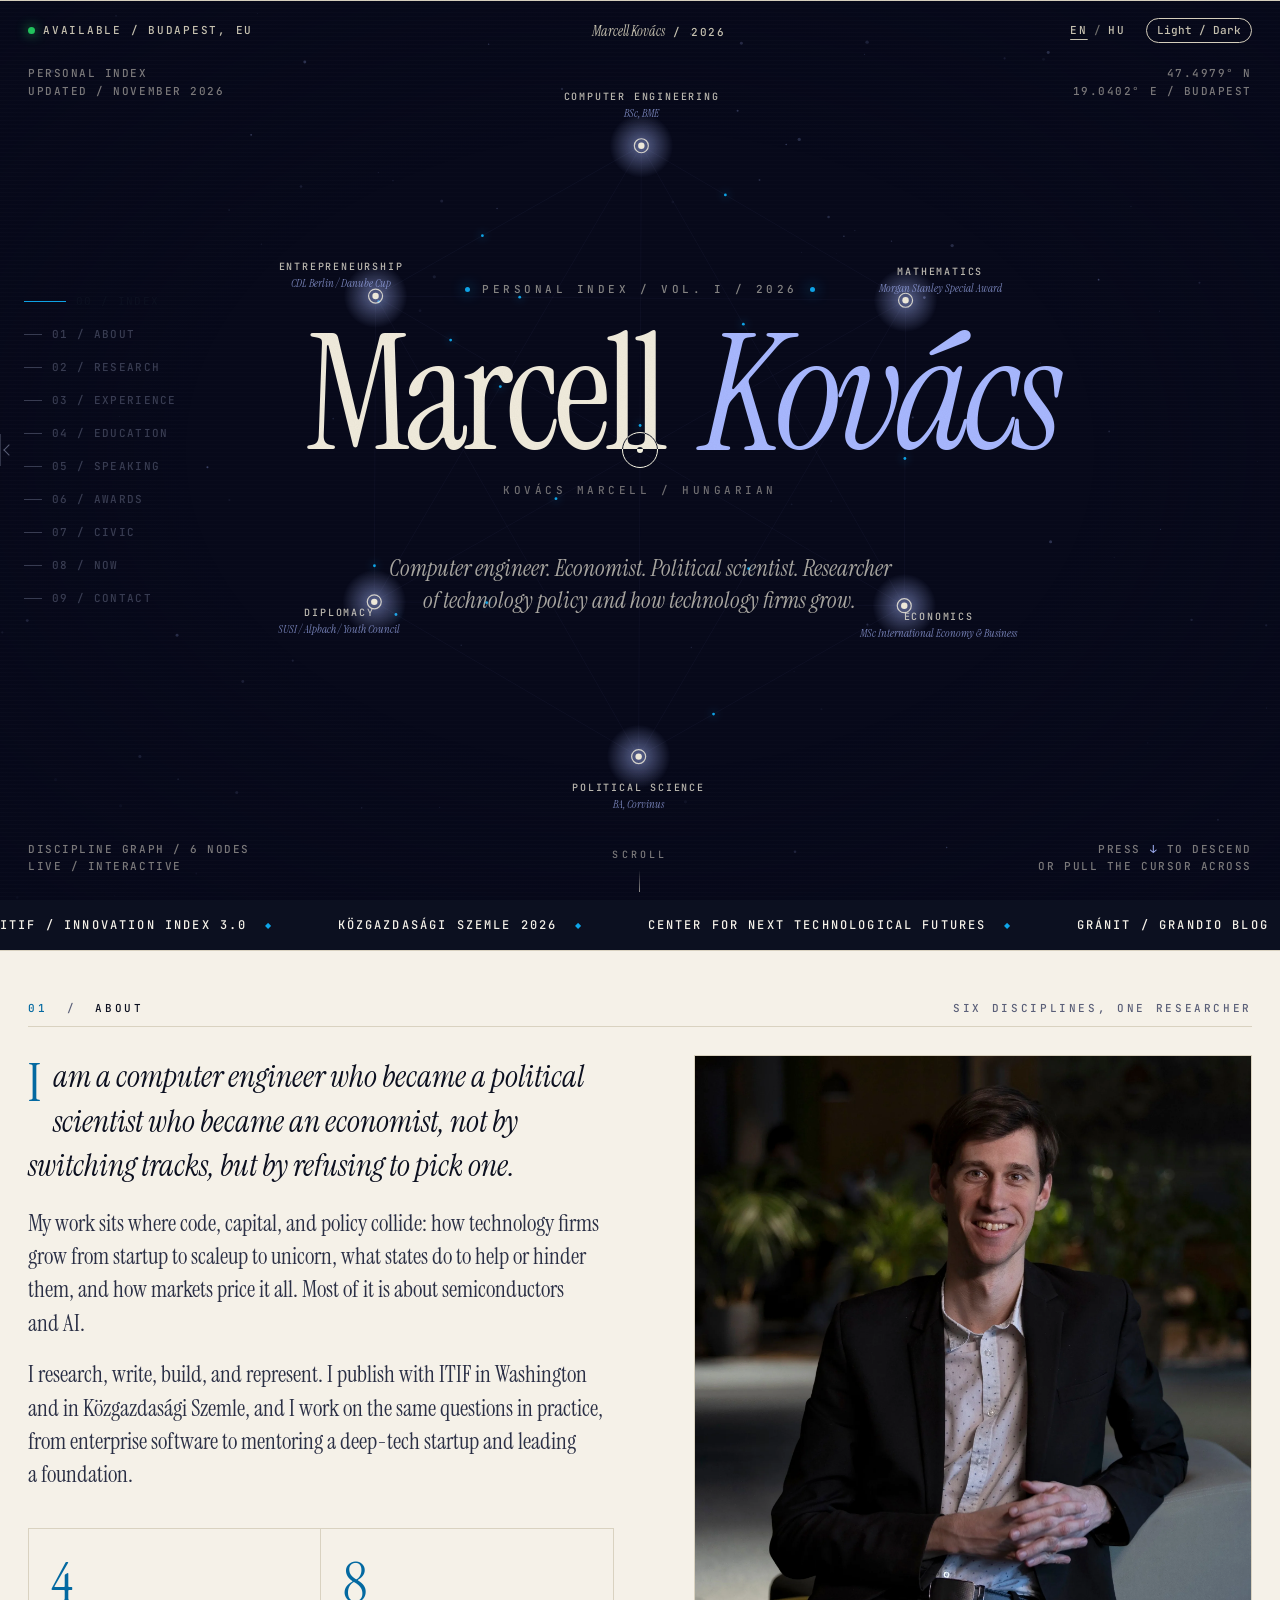
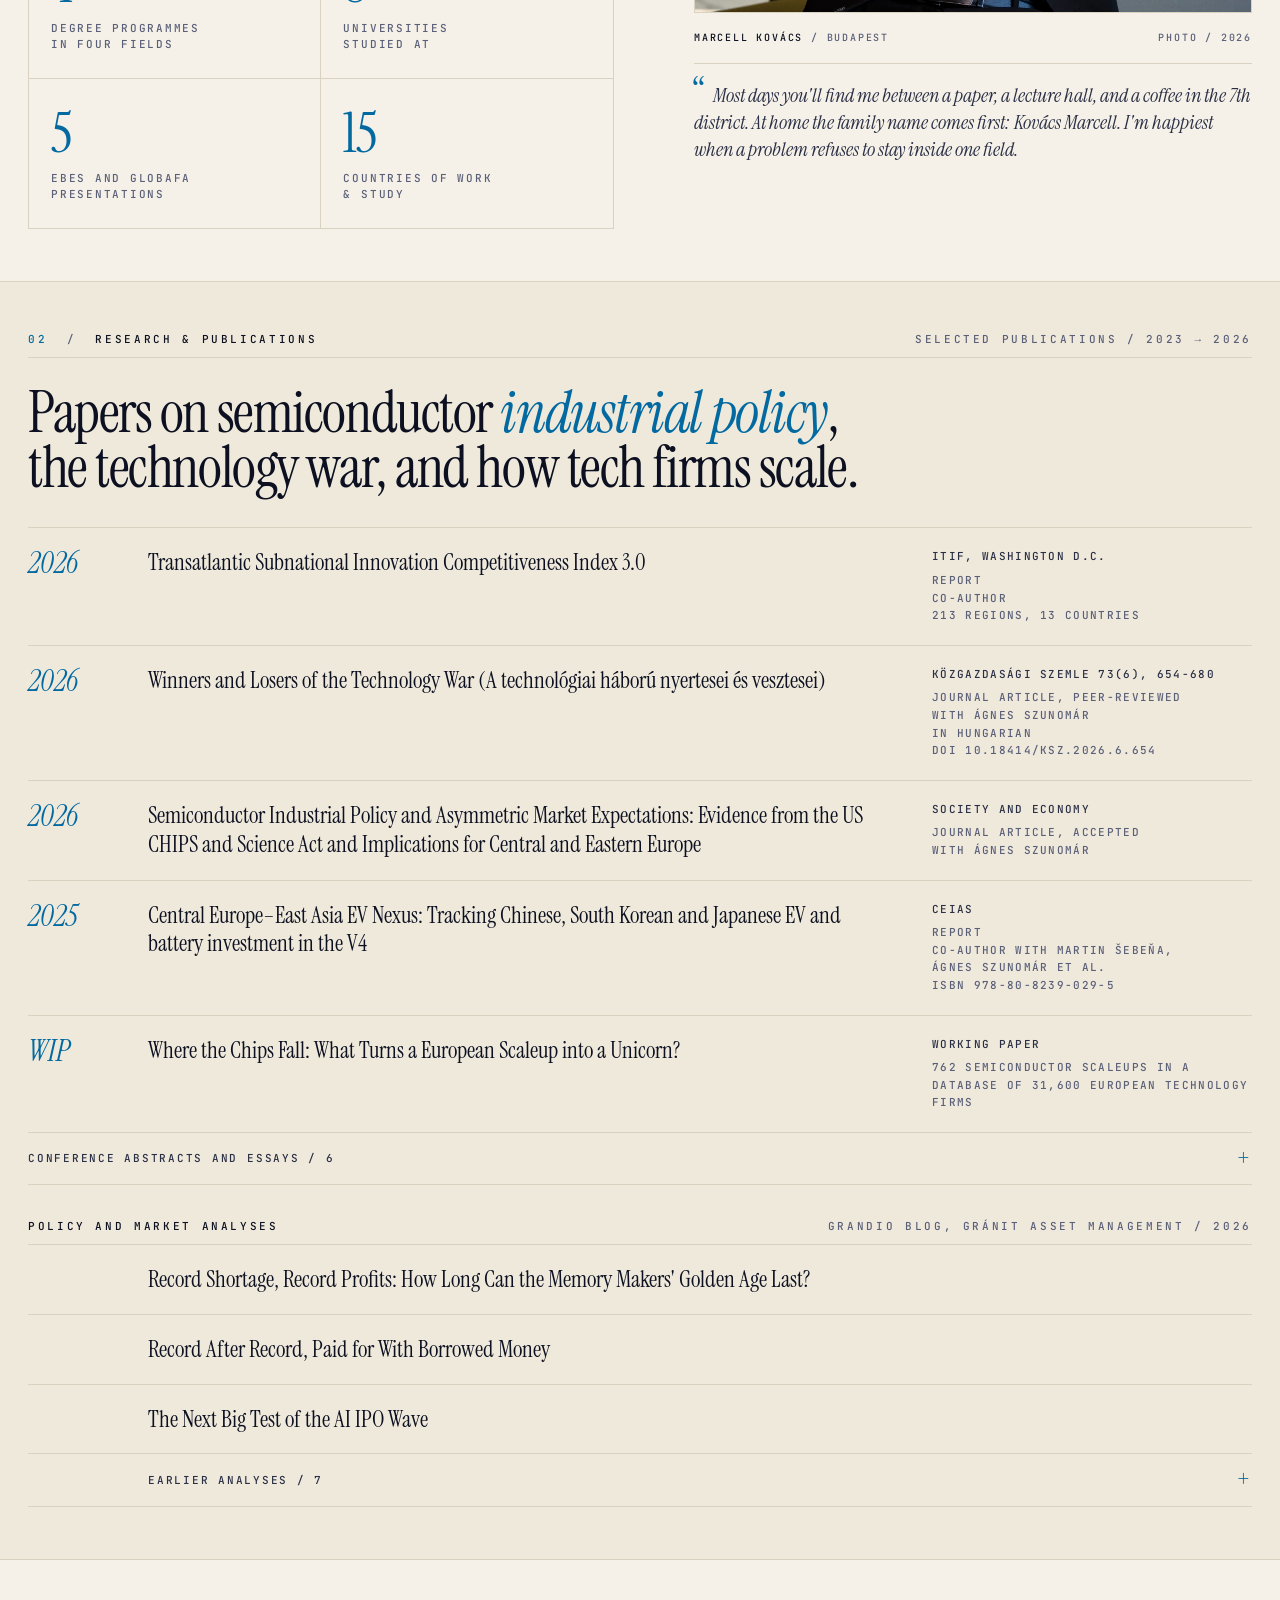
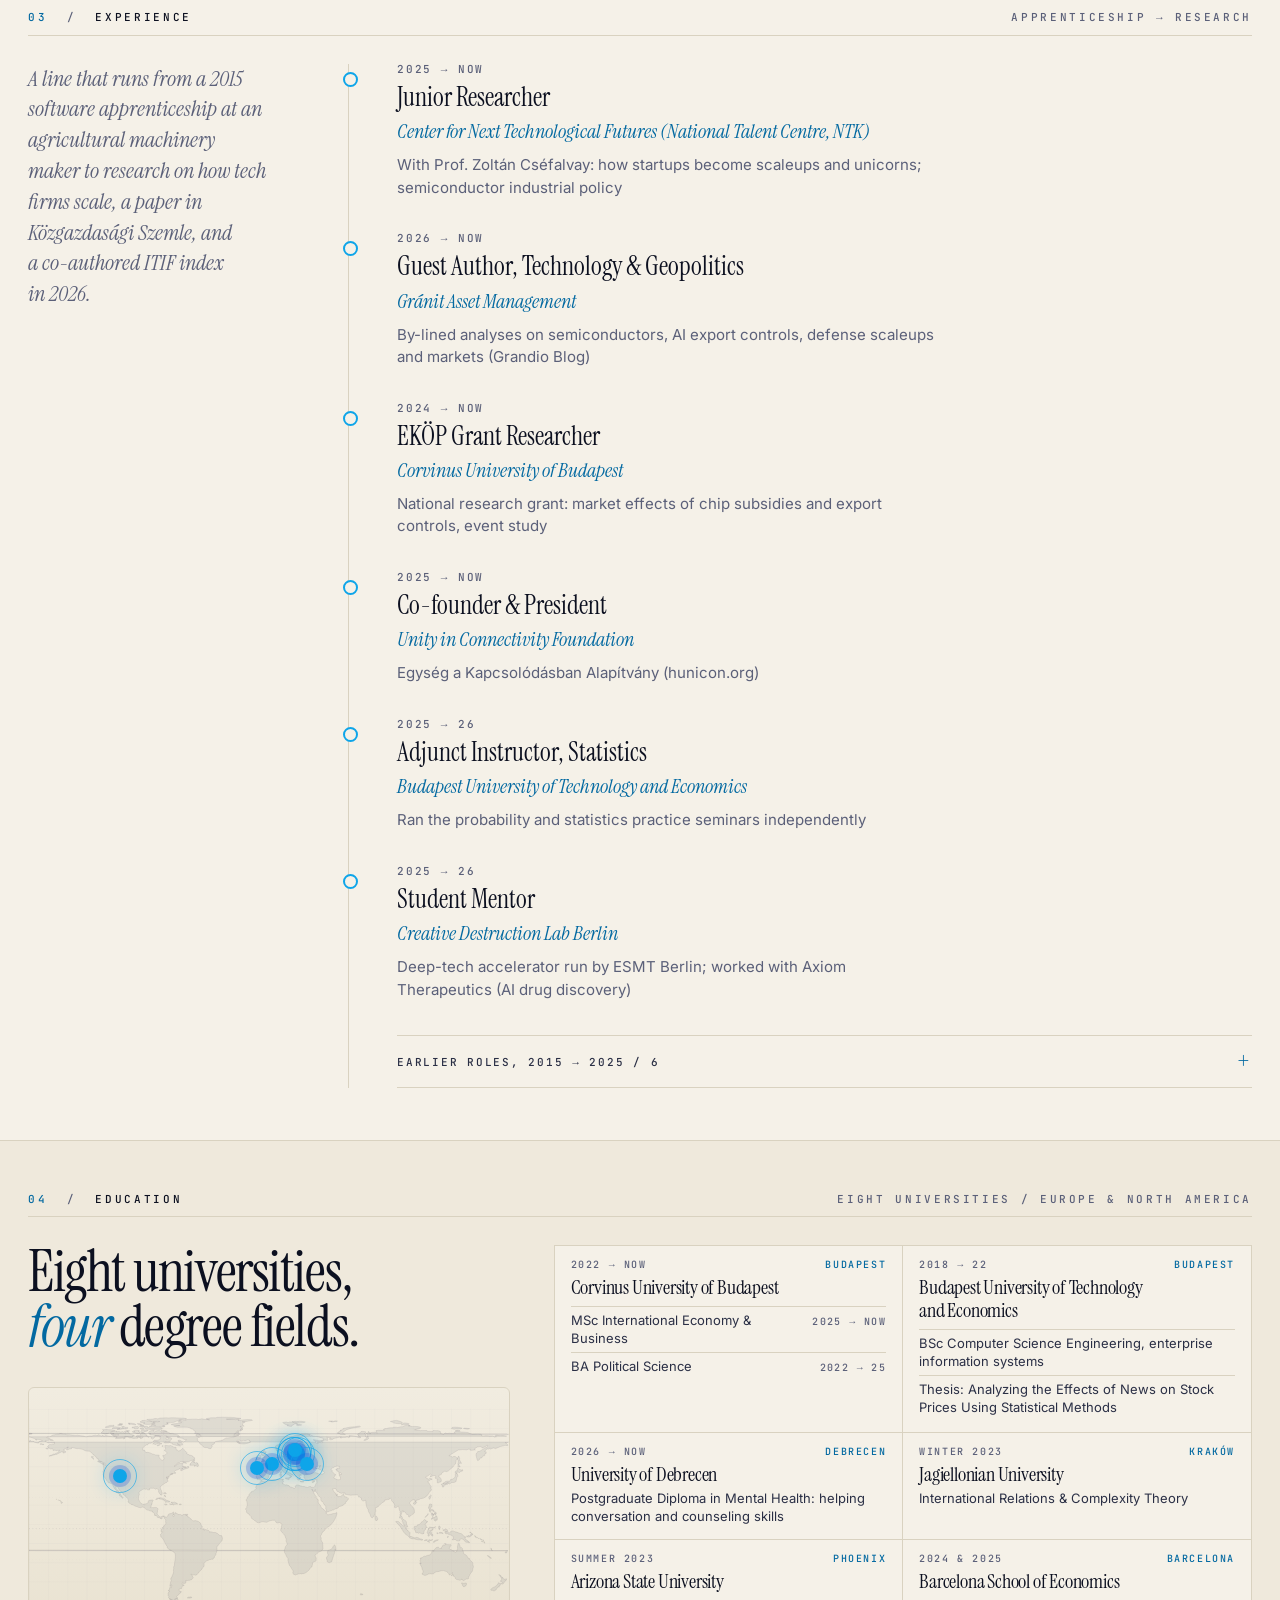
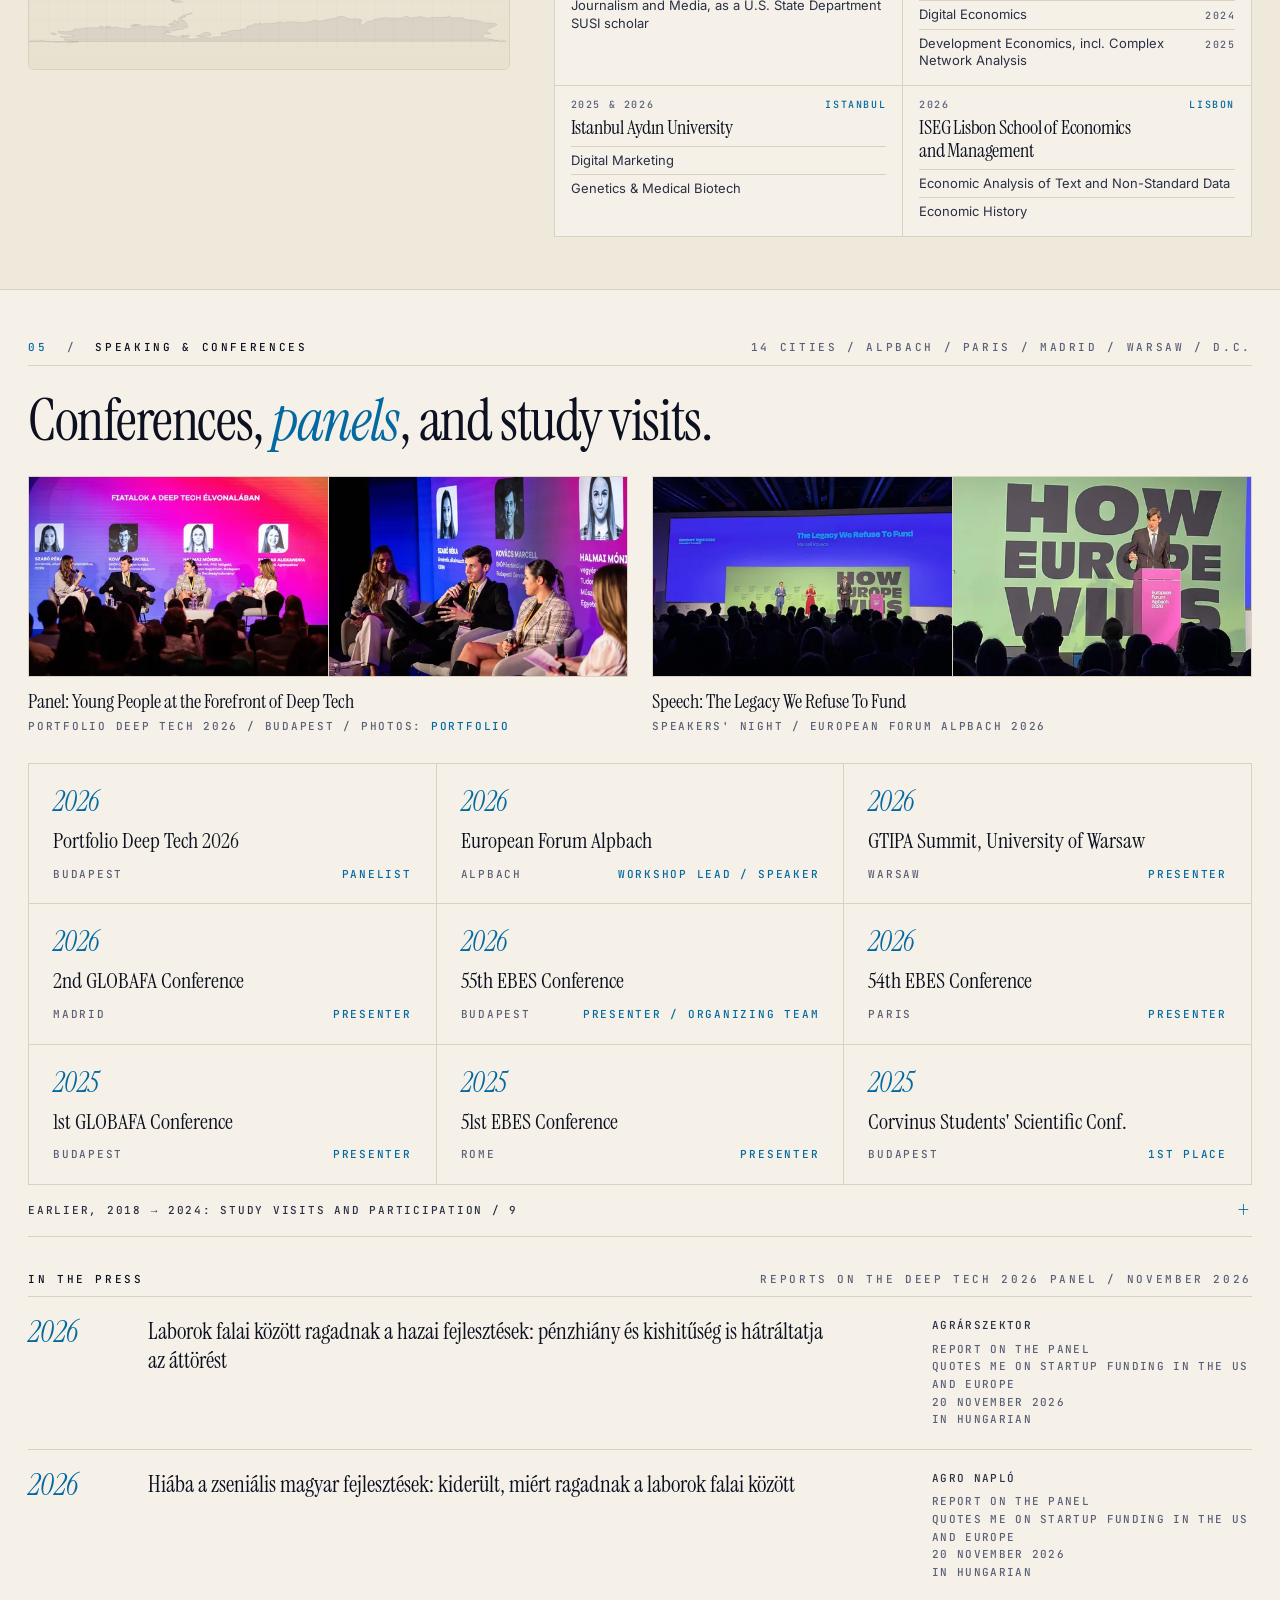
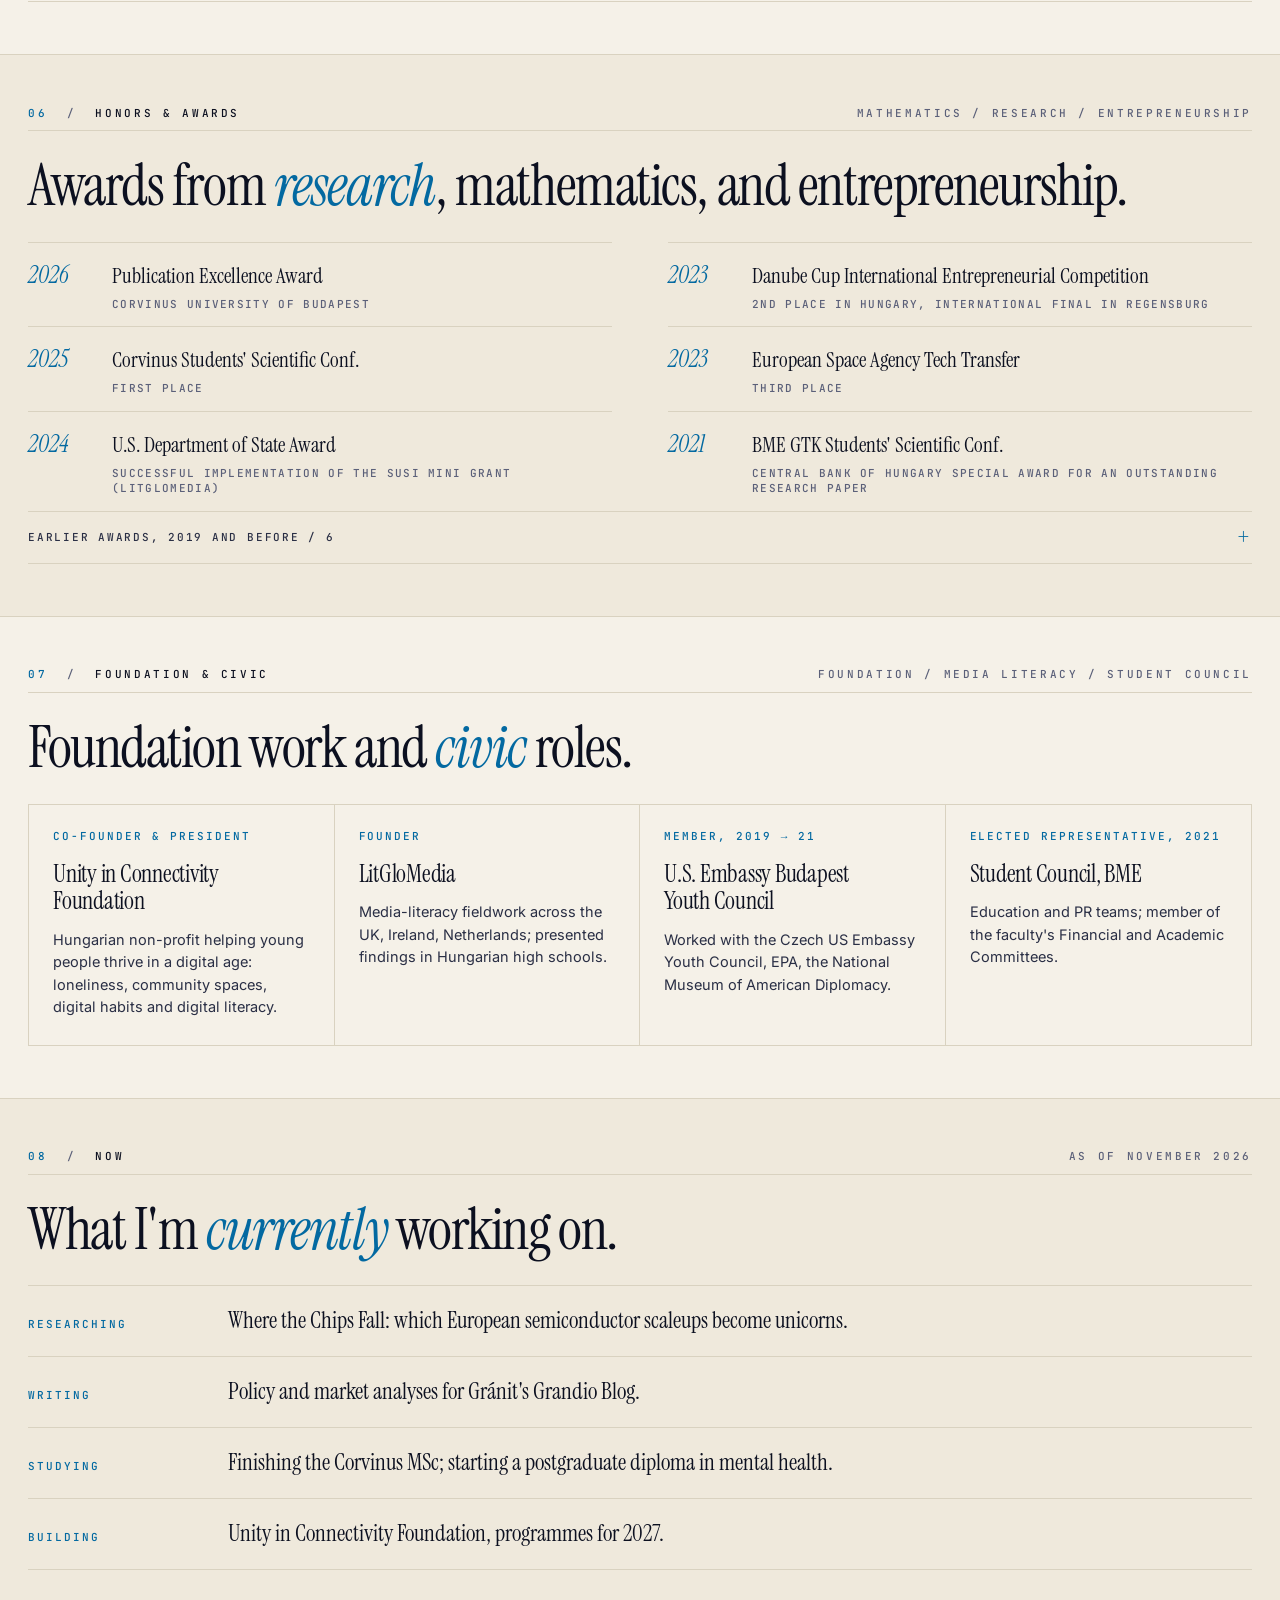
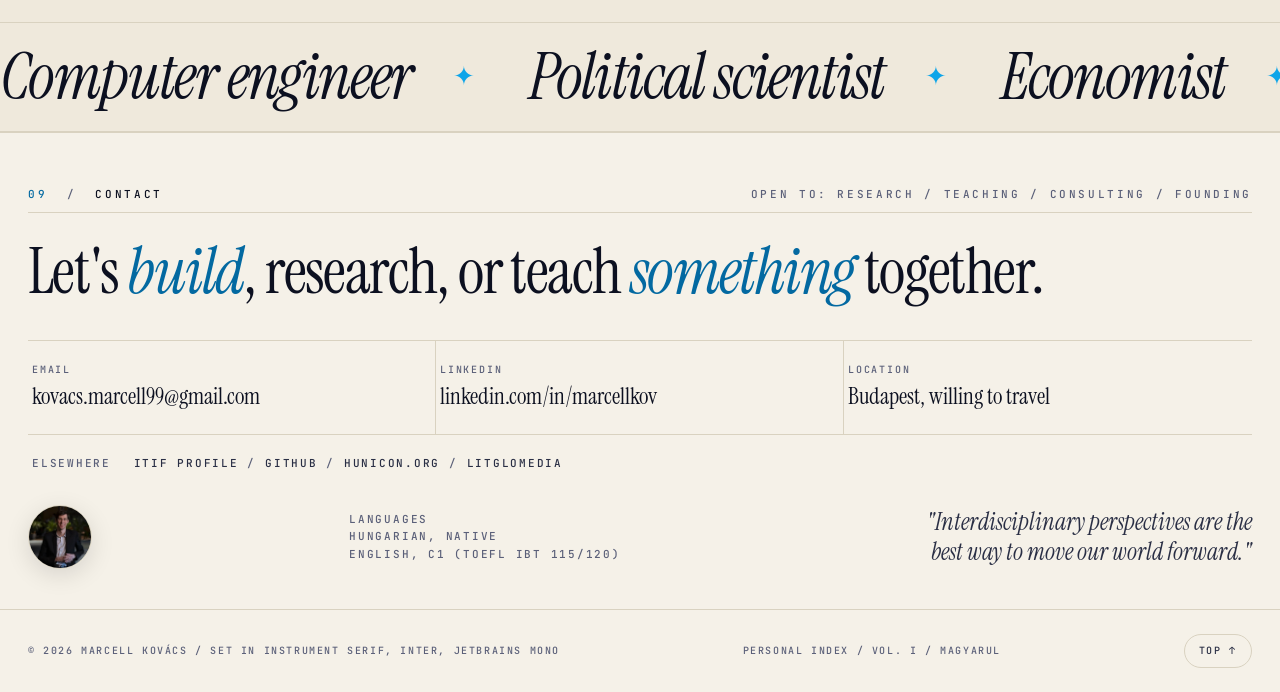
==== commit a62065a2: "style: half the space between sections, no numeral dividers, a low page end (prd #06) The owner: the" ====
--- a/index.html
+++ b/index.html
@@ -58,7 +58,7 @@
       "url": "https://marcellkovacs.me/",
       "name": "Marcell Kovács",
       "inLanguage": "en",
-      "dateModified": "2026-11-23T15:48:41+01:00",
+      "dateModified": "2026-11-23T16:19:23+01:00",
       "isPartOf": { "@id": "https://marcellkovacs.me/#website" },
       "mainEntity": { "@id": "https://marcellkovacs.me/#person" }
     },
@@ -118,7 +118,7 @@
 <!-- the two Instrument Serif files that render the hero name -->
 <link rel="preload" href="/fonts/instrument-serif-latin.woff2" as="font" type="font/woff2" crossorigin>
 <link rel="preload" href="/fonts/instrument-serif-italic-latin.woff2" as="font" type="font/woff2" crossorigin>
-<link rel="stylesheet" href="/styles.css?v=2026112304">
+<link rel="stylesheet" href="/styles.css?v=2026112305">
 <noscript><style>.intro-curtain,.cursor-dot,.cursor-ring,.railToggle{display:none}.reveal{opacity:1;transform:none}body:not(.intro-done) .hero *{opacity:1!important;animation:none!important}body:not(.scrolled) .topbar{color:var(--ink-2)}</style></noscript>
 
 </head>
@@ -268,8 +268,6 @@
   </div>
 </div>
 
-<div class="numdivider"><div class="big">01</div><div class="lbl">About<em>Six disciplines, one researcher</em></div></div>
-
 <!-- =================== ABOUT =================== -->
 <section id="about" data-screen-label="01 About">
   <div class="wrap">
@@ -309,7 +307,6 @@
   </div>
 </section>
 
-<div class="numdivider"><div class="big">02</div><div class="lbl">Research<em>Politics of silicon</em></div></div>
 <!-- =================== RESEARCH =================== -->
 <section id="research" data-screen-label="02 Research">
   <div class="wrap">
@@ -318,7 +315,7 @@
       <span>Selected publications / 2023 → 2026</span>
     </div>
     <h2 class="h-display reveal">Papers on semiconductor <span class="ital">industrial policy</span>, the technology war, and how tech firms scale.</h2>
-    <div class="pubs" id="pubs" style="margin-top:48px">
+    <div class="pubs" id="pubs" style="margin-top:32px">
       <div class="pub">
         <div class="yr">2026</div>
         <h3 class="ttl"><a class="tlink" href="https://itif.org/publications/2026/09/08/transatlantic-subnational-innovation-competitiveness-index-3-0/" target="_blank" rel="noopener">Transatlantic Subnational Innovation Competitiveness Index 3.0</a></h3>
@@ -500,7 +497,6 @@
   </div>
 </section>
 
-<div class="numdivider"><div class="big">04</div><div class="lbl">Education<em>Eight schools, one line</em></div></div>
 <!-- =================== EDUCATION =================== -->
 <section id="education" data-screen-label="04 Education">
   <div class="wrap">
@@ -624,7 +620,7 @@
         </figcaption>
       </figure>
     </div>
-    <div class="grid" id="speak" style="margin-top:48px">
+    <div class="grid" id="speak" style="margin-top:28px">
       <div class="card">
         <div class="yr">2026</div>
         <div class="v"><a class="tlink" href="https://www.portfolio.hu/en/events/speaker/kovacs-marcell/17038" target="_blank" rel="noopener">Portfolio Deep Tech 2026</a></div>
@@ -743,7 +739,6 @@
   </div>
 </section>
 
-<div class="numdivider"><div class="big">06</div><div class="lbl">Honors<em>Kept honest</em></div></div>
 <!-- =================== AWARDS =================== -->
 <section id="awards" data-screen-label="06 Awards">
   <div class="wrap">
@@ -752,7 +747,7 @@
       <span>Mathematics / Research / Entrepreneurship</span>
     </div>
     <h2 class="h-display reveal">Awards from <span class="ital">research</span>, mathematics, and entrepreneurship.</h2>
-    <div class="list" id="awardList" style="margin-top:40px">
+    <div class="list" id="awardList" style="margin-top:28px">
       <div class="row">
         <div class="yr">2026</div>
         <div class="nm">Publication Excellence Award</div>
@@ -830,7 +825,7 @@
       <span>Foundation / Media literacy / Student council</span>
     </div>
     <h2 class="h-display reveal">Foundation work and <span class="ital">civic</span> roles.</h2>
-    <div class="grid" id="civicGrid" style="margin-top:40px">
+    <div class="grid" id="civicGrid" style="margin-top:28px">
       <div class="card">
         <div class="role">Co-founder &amp; President</div>
         <h3><a class="tlink" href="https://hunicon.org" target="_blank" rel="noopener">Unity in Connectivity Foundation</a></h3>
@@ -977,7 +972,7 @@
 }
 </script>
 <script src="/world-path.js?v=20261116" defer></script>
-<script src="/app.js?v=2026112304" defer></script>
+<script src="/app.js?v=2026112305" defer></script>
 
 </body>
 </html>
--- a/styles.css
+++ b/styles.css
@@ -259,9 +259,12 @@
 /* Vertical rhythm, tightened on 2026-11-23 (PRD 05): the page had grown to 21 screens on a desktop
    and 24 on a phone. Section padding 120 to 96, label rows, list rows and card paddings a notch
    smaller, the numeral dividers a third lower. The proportions between the parts are kept. */
-section{position:relative;padding:96px 28px;border-top:1px solid var(--rule)}
+/* 2026-11-23, PRD 06: "a lot of empty space between the parts". Two sections used to meet with
+   96 + 96px of blank between them; it is 52 + 52 now, and the tinted backgrounds and the hairline
+   on top of each section do the separating. */
+section{position:relative;padding:52px 28px;border-top:1px solid var(--rule)}
 .wrap{max-width:1280px;margin:0 auto}
-.eyebrow-row{display:flex;justify-content:space-between;align-items:baseline;font:500 11px/1.5 'JetBrains Mono', monospace;letter-spacing:.24em;text-transform:uppercase;color:var(--ink-3);margin-bottom:36px;padding-bottom:14px;border-bottom:1px solid var(--rule)}
+.eyebrow-row{display:flex;justify-content:space-between;align-items:baseline;font:500 11px/1.5 'JetBrains Mono', monospace;letter-spacing:.24em;text-transform:uppercase;color:var(--ink-3);margin-bottom:28px;padding-bottom:12px;border-bottom:1px solid var(--rule)}
 .eyebrow-row .num{color:var(--accent-text)}
 .eyebrow-row .name{color:var(--ink)}
 /* About and Experience have no display heading, so their label row carries the section's h2;
@@ -328,7 +331,7 @@
 #research{background:var(--paper-2)}
 /* the same row style lists the press reports in the Speaking section (#speaking .press) */
 #research .pubs, #speaking .pubs{display:grid;gap:0;border-top:1px solid var(--rule)}
-#research .pub, #speaking .pub{display:grid;grid-template-columns:80px 1fr 320px;gap:40px;padding:26px 0;border-bottom:1px solid var(--rule);align-items:start;cursor:default;transition:padding .35s ease, background .35s ease}
+#research .pub, #speaking .pub{display:grid;grid-template-columns:80px 1fr 320px;gap:40px;padding:20px 0;border-bottom:1px solid var(--rule);align-items:start;cursor:default;transition:padding .35s ease, background .35s ease}
 #research .pub:hover{padding-left:18px;padding-right:18px;background:var(--paper)}
 #speaking .pub:hover{padding-left:18px;padding-right:18px;background:var(--paper-2)}
 #research .pub .yr, #speaking .pub .yr{font-family:'Instrument Serif', serif;font-size:30px;color:var(--accent-text);font-style:italic;line-height:1}
@@ -340,7 +343,7 @@
    narrow 60px year column it would run into the title, so it is set smaller there */
 @media (max-width:880px){html[lang="hu"] #pubs .pub:last-child .yr{font-size:28px}}
 /* policy and market analyses: a sub-list in the same row style, titles in the title column */
-#research .analyses{margin-top:clamp(48px, 6vw, 72px)}
+#research .analyses{margin-top:36px}
 #research .analyses .eyebrow-row{margin-bottom:0}
 #research .analyses h3{font:inherit}
 #research .analyses .pubs{border-top:none}
@@ -432,7 +435,7 @@
 /* Photos from the stage, above the cards: the two events side by side, two 3:2 shots each, with
    hairlines between the shots. On a narrow screen the events stack and each pair is a strip to
    swipe sideways. */
-#speaking .stage{margin-top:40px;display:grid;grid-template-columns:1fr 1fr;gap:28px 24px;align-items:start}
+#speaking .stage{margin-top:28px;display:grid;grid-template-columns:1fr 1fr;gap:28px 24px;align-items:start}
 #speaking .shots .row{display:grid;grid-template-columns:repeat(2, 1fr);gap:1px;background:var(--rule);border:1px solid var(--rule)}
 #speaking .shots img{display:block;width:100%;height:auto;aspect-ratio:3 / 2;object-fit:cover;background:var(--paper-2)}
 #speaking .shots figcaption{display:flex;flex-direction:column;gap:5px;padding-top:12px}
@@ -446,7 +449,7 @@
   #speaking .shots .row > *{flex:0 0 86%;scroll-snap-align:start}
 }
 /* press reports under the cards: a sub-list like the analyses under the publications */
-#speaking .press{margin-top:clamp(48px, 6vw, 72px)}
+#speaking .press{margin-top:36px}
 #speaking .press .eyebrow-row{margin-bottom:0}
 #speaking .press h3{font:inherit}
 #speaking .press .pubs{border-top:none}
@@ -498,14 +501,14 @@
 #now .eyebrow-row .name{color:var(--ink)}
 #now .h-display{color:var(--ink)}
 #now .h-display .date{font-family:'JetBrains Mono', monospace;font-size:.18em;letter-spacing:.2em;text-transform:uppercase;color:var(--ink-3);display:block;margin-bottom:18px;font-style:normal}
-#now .lines{margin-top:40px;display:flex;flex-direction:column;gap:0}
+#now .lines{margin-top:28px;display:flex;flex-direction:column;gap:0}
 #now .line{display:grid;grid-template-columns:160px 1fr;gap:40px;padding:20px 0;border-top:1px solid var(--rule);align-items:baseline}
 #now .line:last-child{border-bottom:1px solid var(--rule)}
 #now .line .k{font:500 11px/1 'JetBrains Mono', monospace;letter-spacing:.18em;text-transform:uppercase;color:var(--accent-text)}
 #now .line .v{font-family:'Instrument Serif', serif;font-size:clamp(20px, 1.8vw, 26px);line-height:1.3;text-wrap:pretty}
 
 /* ================ CONTACT ================ */
-#contact{padding:112px 28px 72px}
+#contact{padding:56px 28px 40px}
 #contact h2{font-family:'Instrument Serif', serif;font-weight:400;font-size:clamp(40px, 5vw, 72px);line-height:.98;letter-spacing:-.025em;color:var(--ink);text-wrap:balance;margin-bottom:36px}
 #contact h2 .ital{font-style:italic;color:var(--accent-text)}
 #contact .channels{display:grid;grid-template-columns:repeat(3, 1fr);gap:0;border-top:1px solid var(--rule);border-bottom:1px solid var(--rule)}
@@ -520,11 +523,14 @@
 /* .nb keeps a short run on one line: a link and the "/" after it (a no-break space is not enough next
    to an inline-block link), or a hyphenated compound (the fonts have no non-breaking hyphen glyph) */
 .nb{white-space:nowrap}
-#contact .signoff{margin-top:80px;display:flex;justify-content:space-between;align-items:flex-end;gap:40px;flex-wrap:wrap}
+/* one low row: portrait, languages, the closing line. The quote used to be 18 characters wide,
+   which made it four lines tall and left the row mostly empty; with 80px above it this was the
+   "huge empty space at the bottom of the page". */
+#contact .signoff{margin-top:32px;display:flex;justify-content:space-between;align-items:center;gap:20px 40px;flex-wrap:wrap}
 #contact .signoff .avatar{width:64px;height:64px;border-radius:99px;overflow:hidden;border:1px solid var(--rule);flex-shrink:0;box-shadow:0 6px 24px rgba(0,0,0,.12)}
 #contact .signoff .avatar img{width:100%;height:100%;object-fit:cover;display:block}
 #contact .signoff .lang{font:500 11px/1.6 'JetBrains Mono', monospace;letter-spacing:.16em;text-transform:uppercase;color:var(--ink-3)}
-#contact .signoff .sig{font-family:'Instrument Serif', serif;font-style:italic;font-size:clamp(24px, 2.4vw, 33px);color:var(--ink-2);text-wrap:pretty;max-width:18ch}
+#contact .signoff .sig{font-family:'Instrument Serif', serif;font-style:italic;font-size:clamp(20px, 1.9vw, 26px);line-height:1.25;color:var(--ink-2);text-wrap:balance;max-width:34ch;text-align:right}
 @media (max-width:880px){#contact .channels{grid-template-columns:1fr}#contact .channels a{border-right:none;border-bottom:1px solid var(--rule)}#contact .channels a:last-child{border-bottom:none}}
 
 /* ================ MOBILE PASS ================ */
@@ -546,17 +552,17 @@
   .hero .nameHu{font-size:10px;letter-spacing:.24em}
 
   /* sections: tighter vertical rhythm */
-  section{padding:64px 20px}
+  section{padding:40px 20px}
   .h-display{font-size:clamp(32px, 8.4vw, 52px)}
 
   /* eyebrow rows: stack so the right meta doesn't clip */
-  .eyebrow-row{flex-direction:column;align-items:flex-start;gap:6px;font-size:10px;letter-spacing:.18em;margin-bottom:28px}
+  .eyebrow-row{flex-direction:column;align-items:flex-start;gap:6px;font-size:10px;letter-spacing:.18em;margin-bottom:22px}
 
   /* publication and press rows */
   #research .pub, #speaking .pub{padding:20px 0}
 
-  /* num dividers and the signature marquee: their phone sizes are at the end of the file, after
-     their base rules (here those base rules overrode them) */
+  /* the signature marquee: its phone sizes are at the end of the file, after its base rules
+     (here those base rules overrode them) */
 
   /* ticker: smaller */
   .ticker{padding:14px 0}
@@ -600,13 +606,13 @@
   #now .h-display{font-size:clamp(30px, 8vw, 48px)}
 
   /* contact */
-  #contact{padding:72px 20px 52px}
+  #contact{padding:44px 20px 36px}
   #contact h2{font-size:clamp(34px, 9vw, 56px);margin-bottom:28px}
   #contact .channels{grid-template-columns:1fr}
   #contact .channels a{border-right:none;border-bottom:1px solid var(--rule);padding:20px 4px}
   #contact .channels a:last-child{border-bottom:none}
-  #contact .signoff{margin-top:48px;flex-direction:column;align-items:flex-start;gap:24px}
-  #contact .signoff .sig{font-size:24px;max-width:none}
+  #contact .signoff{margin-top:28px;flex-direction:column;align-items:flex-start;gap:16px}
+  #contact .signoff .sig{font-size:21px;max-width:none;text-align:left}
 
   /* footer: stack */
   footer{flex-direction:column;gap:8px;align-items:flex-start;text-align:left;padding:20px}
@@ -680,20 +686,9 @@
   body:not(.intro-done) .hero *{opacity:1!important;animation:none!important}
 }
 
-/* full-bleed numeral dividers */
-.numdivider{position:relative;padding:0;margin:0;overflow:hidden;height:clamp(84px, 8vw, 104px);display:flex;align-items:center;justify-content:center;border-top:1px solid var(--rule);border-bottom:1px solid var(--rule);background:var(--paper)}
-.numdivider .big{font-family:'Instrument Serif', serif;font-style:italic;font-size:clamp(120px, 11.5vw, 150px);line-height:.8;color:transparent;-webkit-text-stroke:1px var(--ink-3);letter-spacing:-.04em;user-select:none;position:relative;z-index:1}
-.numdivider .lbl{position:absolute;left:50%;top:50%;transform:translate(-50%, -50%);font:500 11px/1.6 'JetBrains Mono', monospace;letter-spacing:.32em;text-transform:uppercase;color:var(--ink);text-align:center;z-index:2;background:var(--paper);padding:6px 18px;border:1px solid var(--rule)}
-.numdivider .lbl em{font-style:italic;color:var(--accent-text);font-family:'Instrument Serif', serif;text-transform:none;letter-spacing:0;font-weight:400;font-size:18px;display:block;margin-top:6px}
-[data-mode="dark"] .numdivider{background:var(--paper);border-color:var(--rule)}
-[data-mode="dark"] .numdivider .big{-webkit-text-stroke:1px rgba(245, 241, 232, .35)}
-[data-mode="dark"] .numdivider .lbl{background:var(--paper);color:var(--ink);border-color:var(--rule)}
-.numdivider.numdark{background:var(--ink);border-color:rgba(245, 241, 232, .18)}
-.numdivider.numdark .big{-webkit-text-stroke:1px rgba(245, 241, 232, .35)}
-.numdivider.numdark .lbl{background:var(--ink);color:var(--paper);border-color:rgba(245, 241, 232, .25)}
-.numdivider.numdark .lbl em{color:var(--accent)} /* the dark label keeps the bright accent */
-[data-mode="dark"] .numdivider.numdark{background:var(--paper-2);border-color:var(--rule)}
-[data-mode="dark"] .numdivider.numdark .lbl{background:var(--paper-2)}
+/* The full-bleed numeral dividers that stood between some sections were removed on 2026-11-23
+   (PRD 06): each was a band of pure decoration with a section's padding on both sides, and the
+   label row of every section already carries its number and name. */
 
 /* ============ DARK MODE: education + now islands ============ */
 [data-mode="dark"] #education,
@@ -730,21 +725,18 @@
 a.linkcard{display:block}
 
 /* marquee signature */
-.signmarquee{padding:30px 0;background:var(--paper-2);overflow:hidden;border-top:1px solid var(--rule);border-bottom:1px solid var(--rule)}
+.signmarquee{padding:22px 0;background:var(--paper-2);overflow:hidden;border-top:1px solid var(--rule);border-bottom:1px solid var(--rule)}
 .signmarquee .row{display:flex;gap:56px;animation:tk2 40s linear infinite;white-space:nowrap;width:max-content}
 .signmarquee:hover .row{animation-play-state:paused}
 .signmarquee span{font-family:'Instrument Serif', serif;font-style:italic;font-size:clamp(40px, 5vw, 72px);line-height:1;letter-spacing:-.025em;color:var(--ink);display:inline-flex;align-items:center;gap:40px}
 .signmarquee span::after{content:"✦";color:var(--accent);font-size:.4em;font-style:normal}
 @keyframes tk2{from{transform:translateX(0)}to{transform:translateX(-50%)}}
 
-/* Phone sizes of the numeral dividers and the marquee. They used to sit in the mobile pass
-   further up, where the base rules of these two blocks (which come later in the file) overrode
-   them, so they never applied: a phone got the 180px divider and the 64px marquee. Here, after
-   the base rules, they do apply. */
+/* Phone sizes of the marquee. They used to sit in the mobile pass further up, where the base
+   rules of this block (which come later in the file) overrode them, so they never applied: a
+   phone got the 64px marquee. Here, after the base rules, they do apply. */
 @media (max-width:720px){
-  .numdivider{height:84px}
-  .numdivider .big{font-size:120px}
-  .signmarquee{padding:24px 0}
+  .signmarquee{padding:20px 0}
   .signmarquee .row{gap:36px}
   .signmarquee span{font-size:clamp(30px, 9vw, 52px);gap:28px}
 }
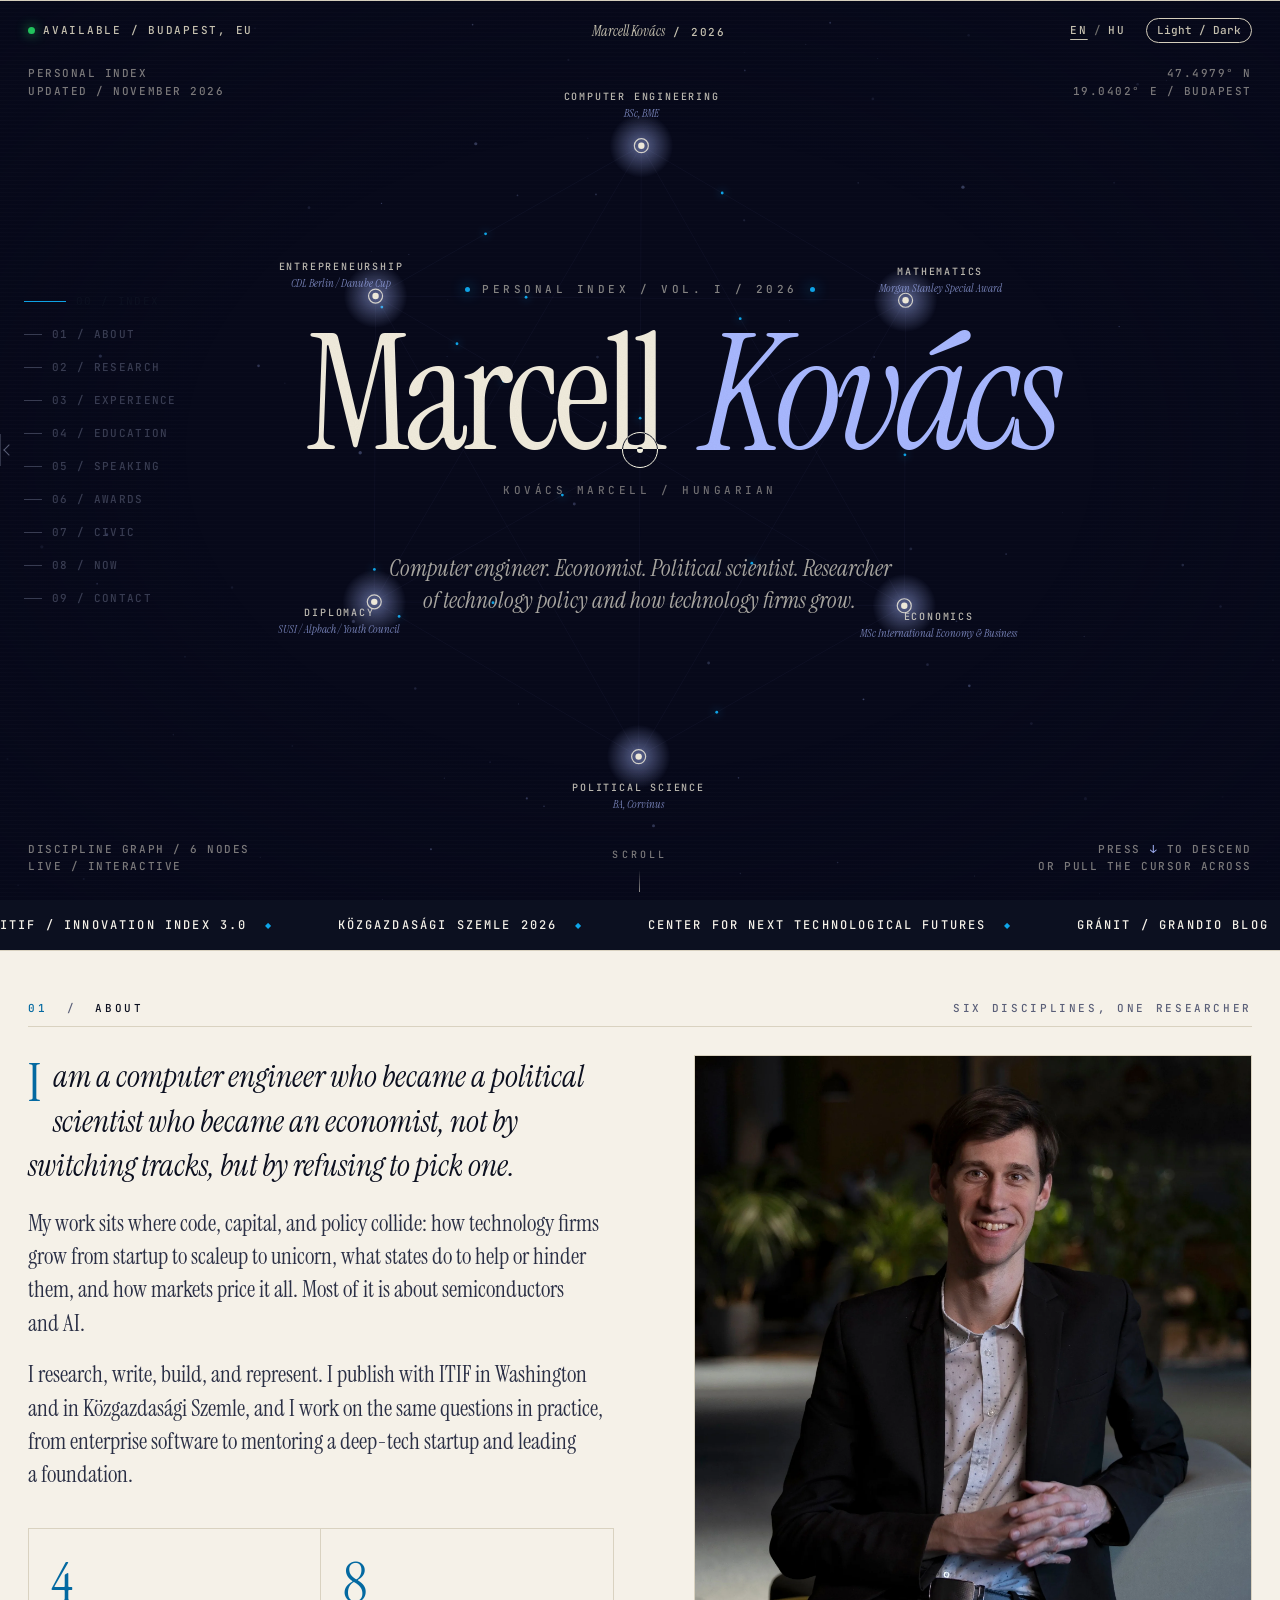
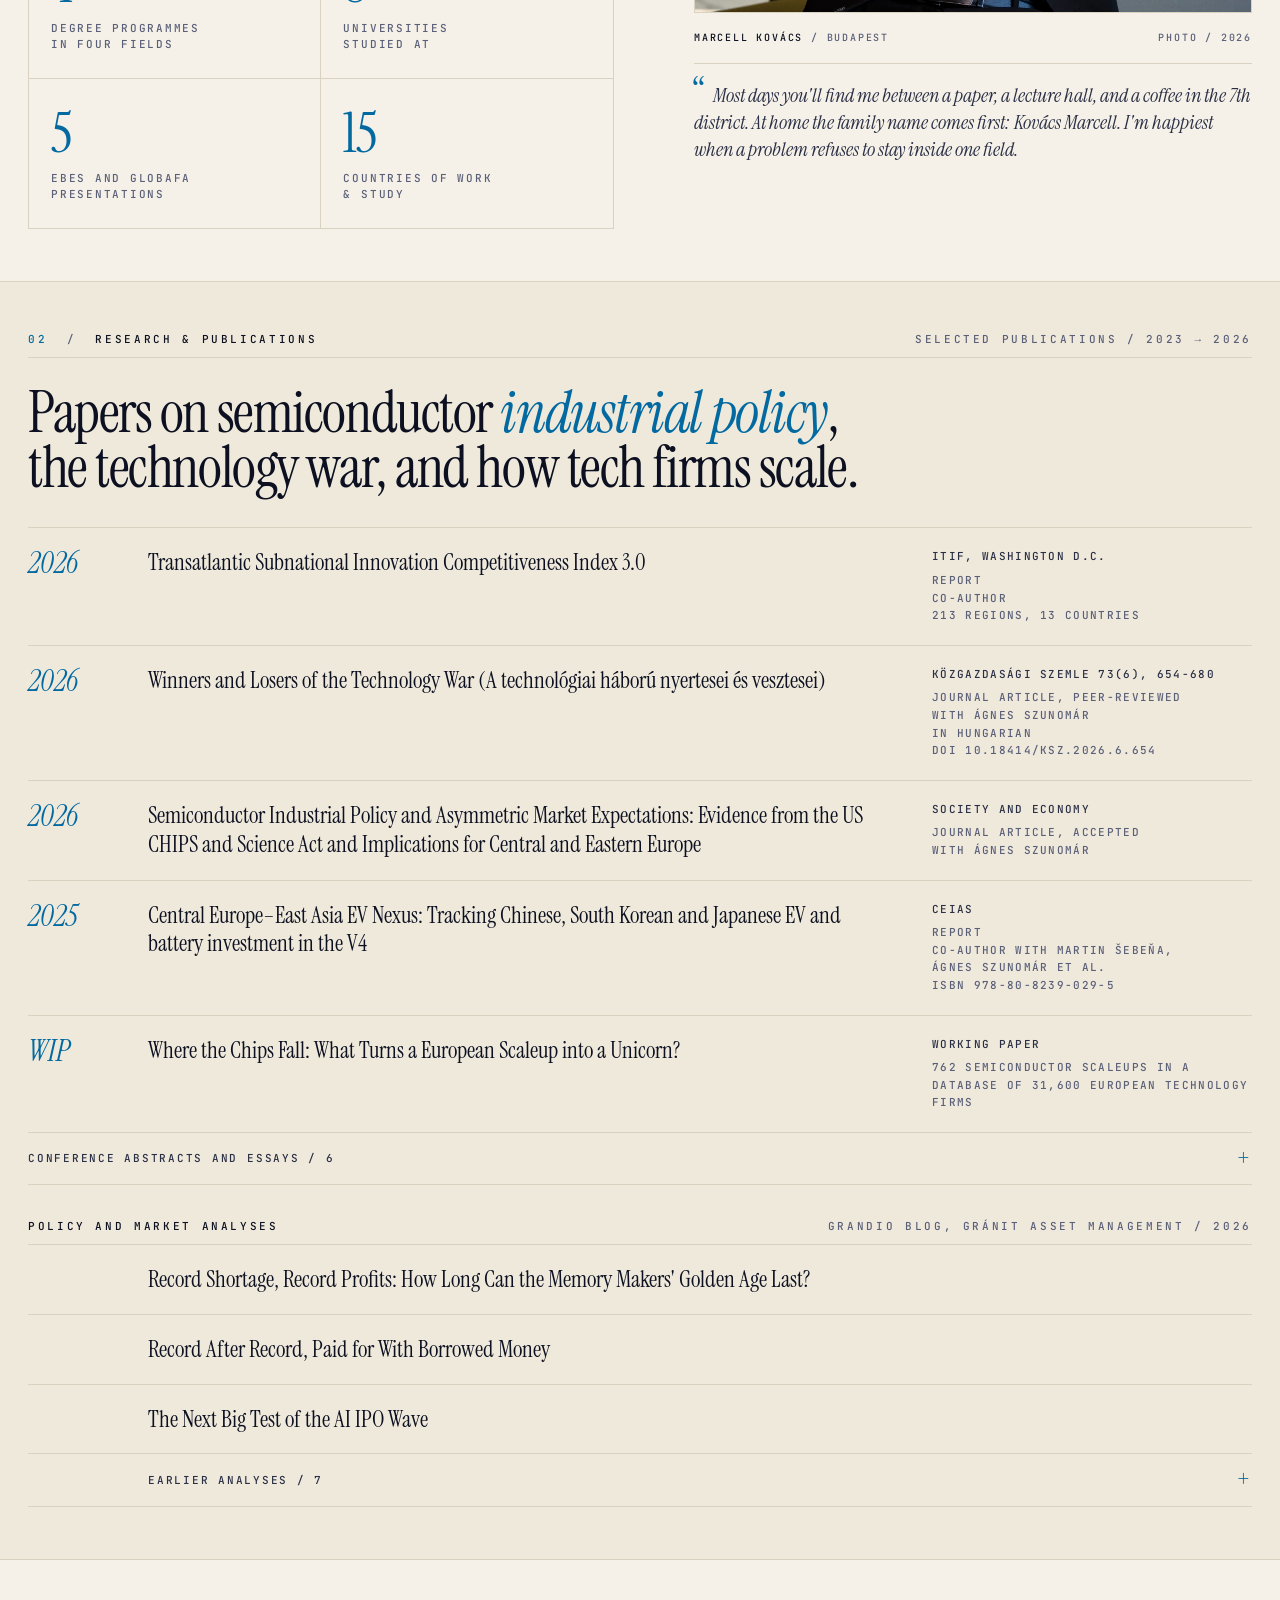
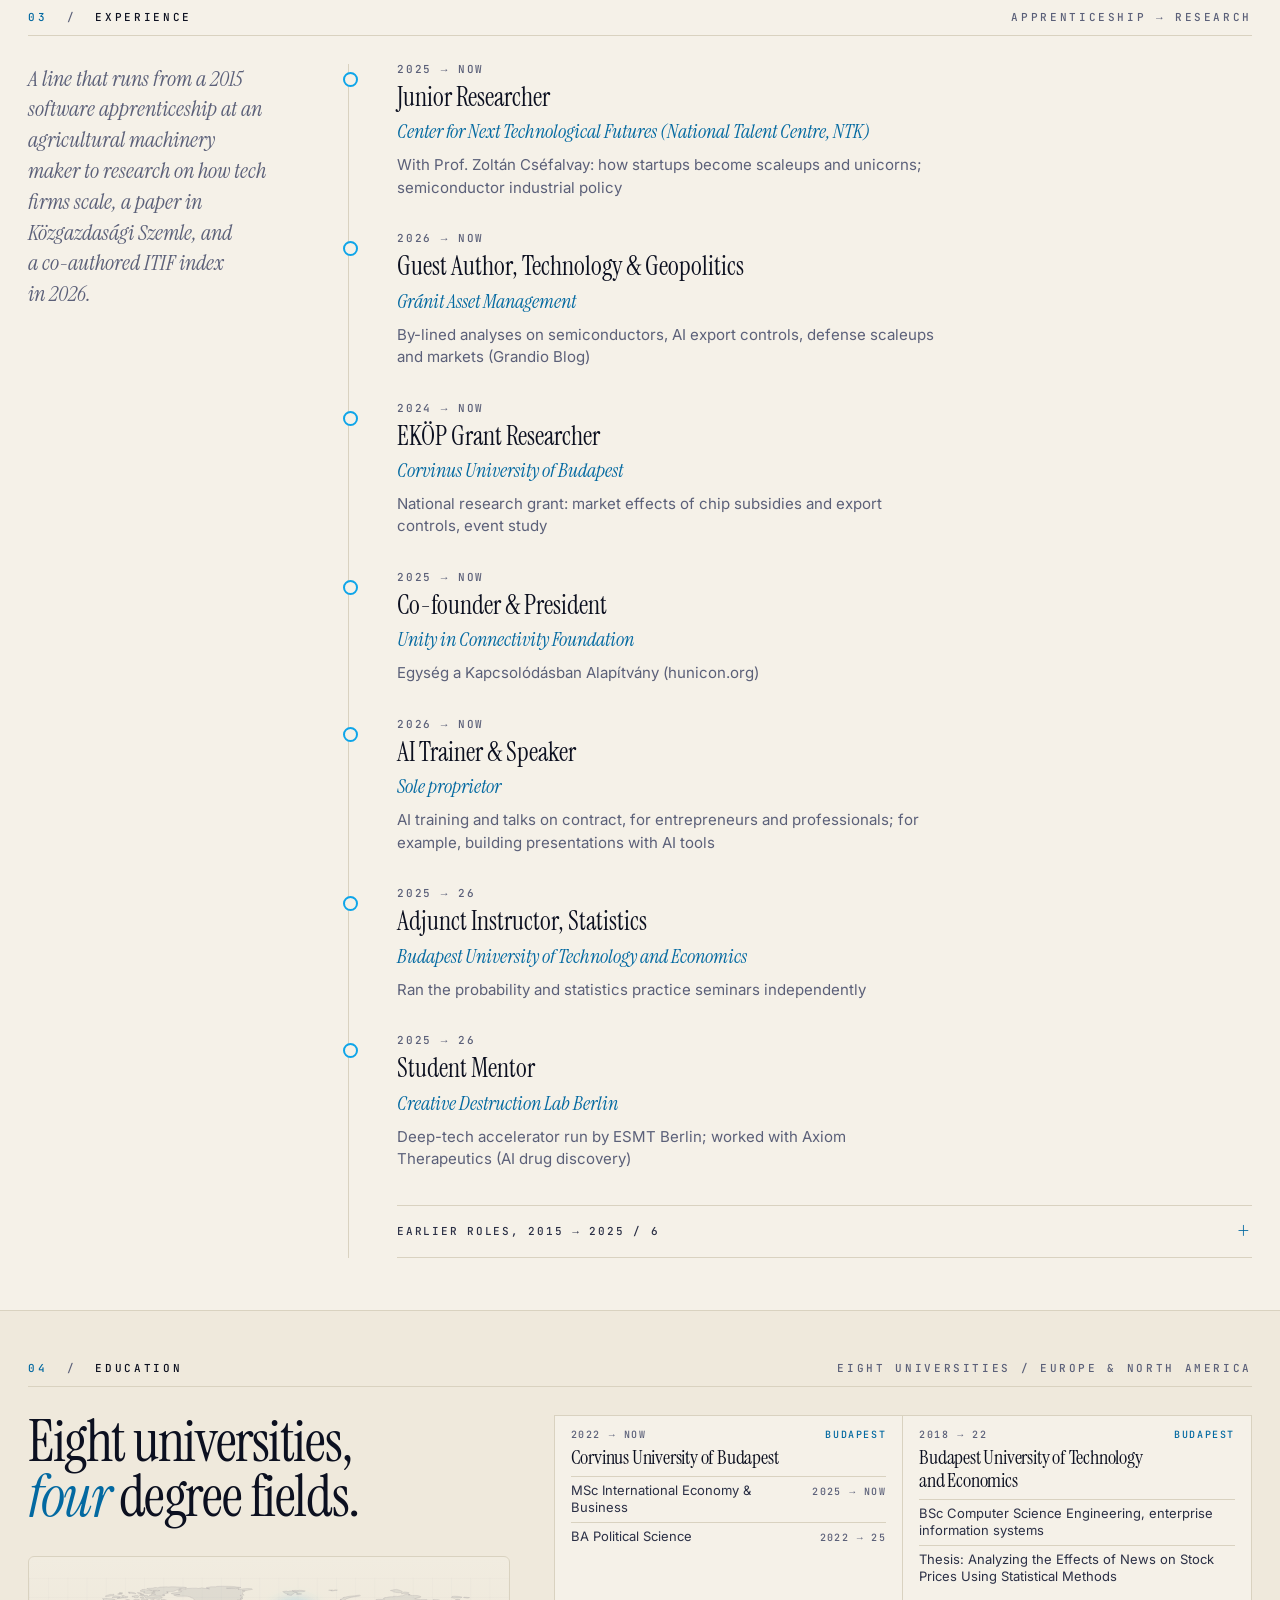
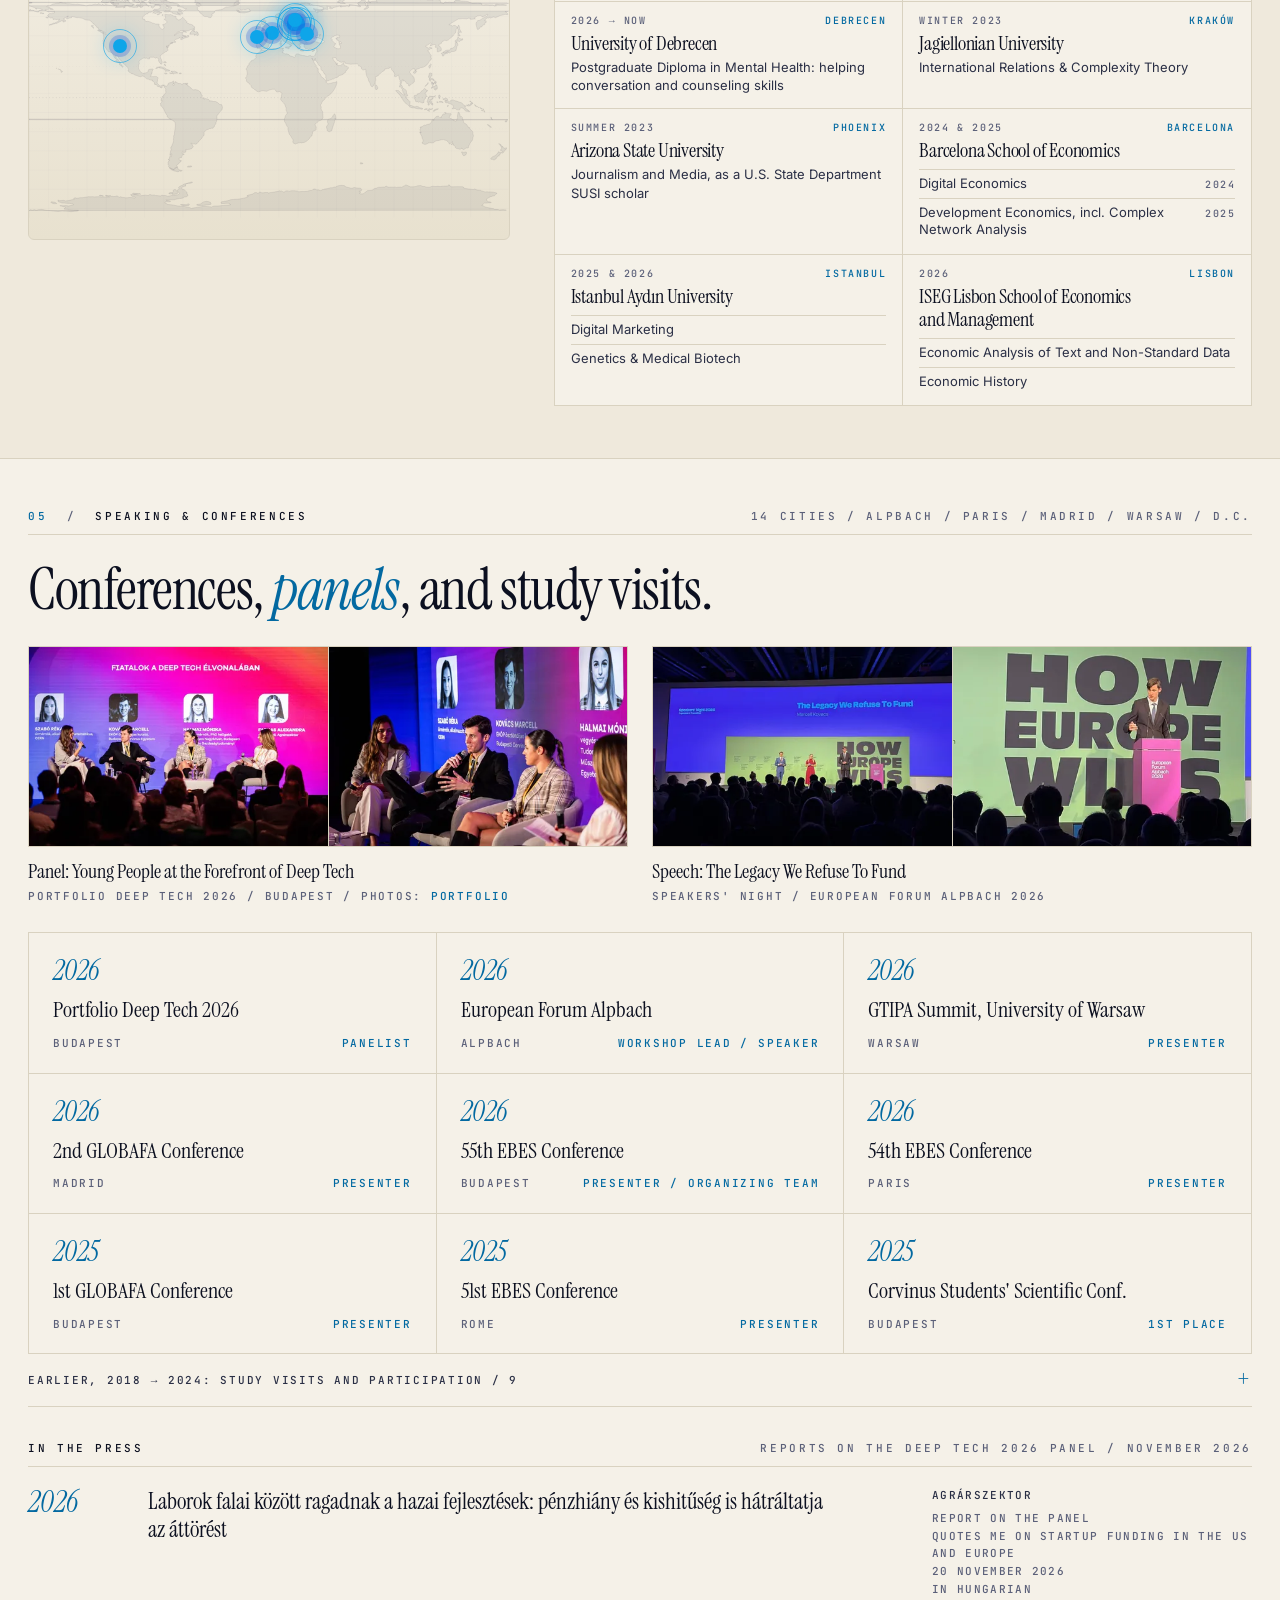
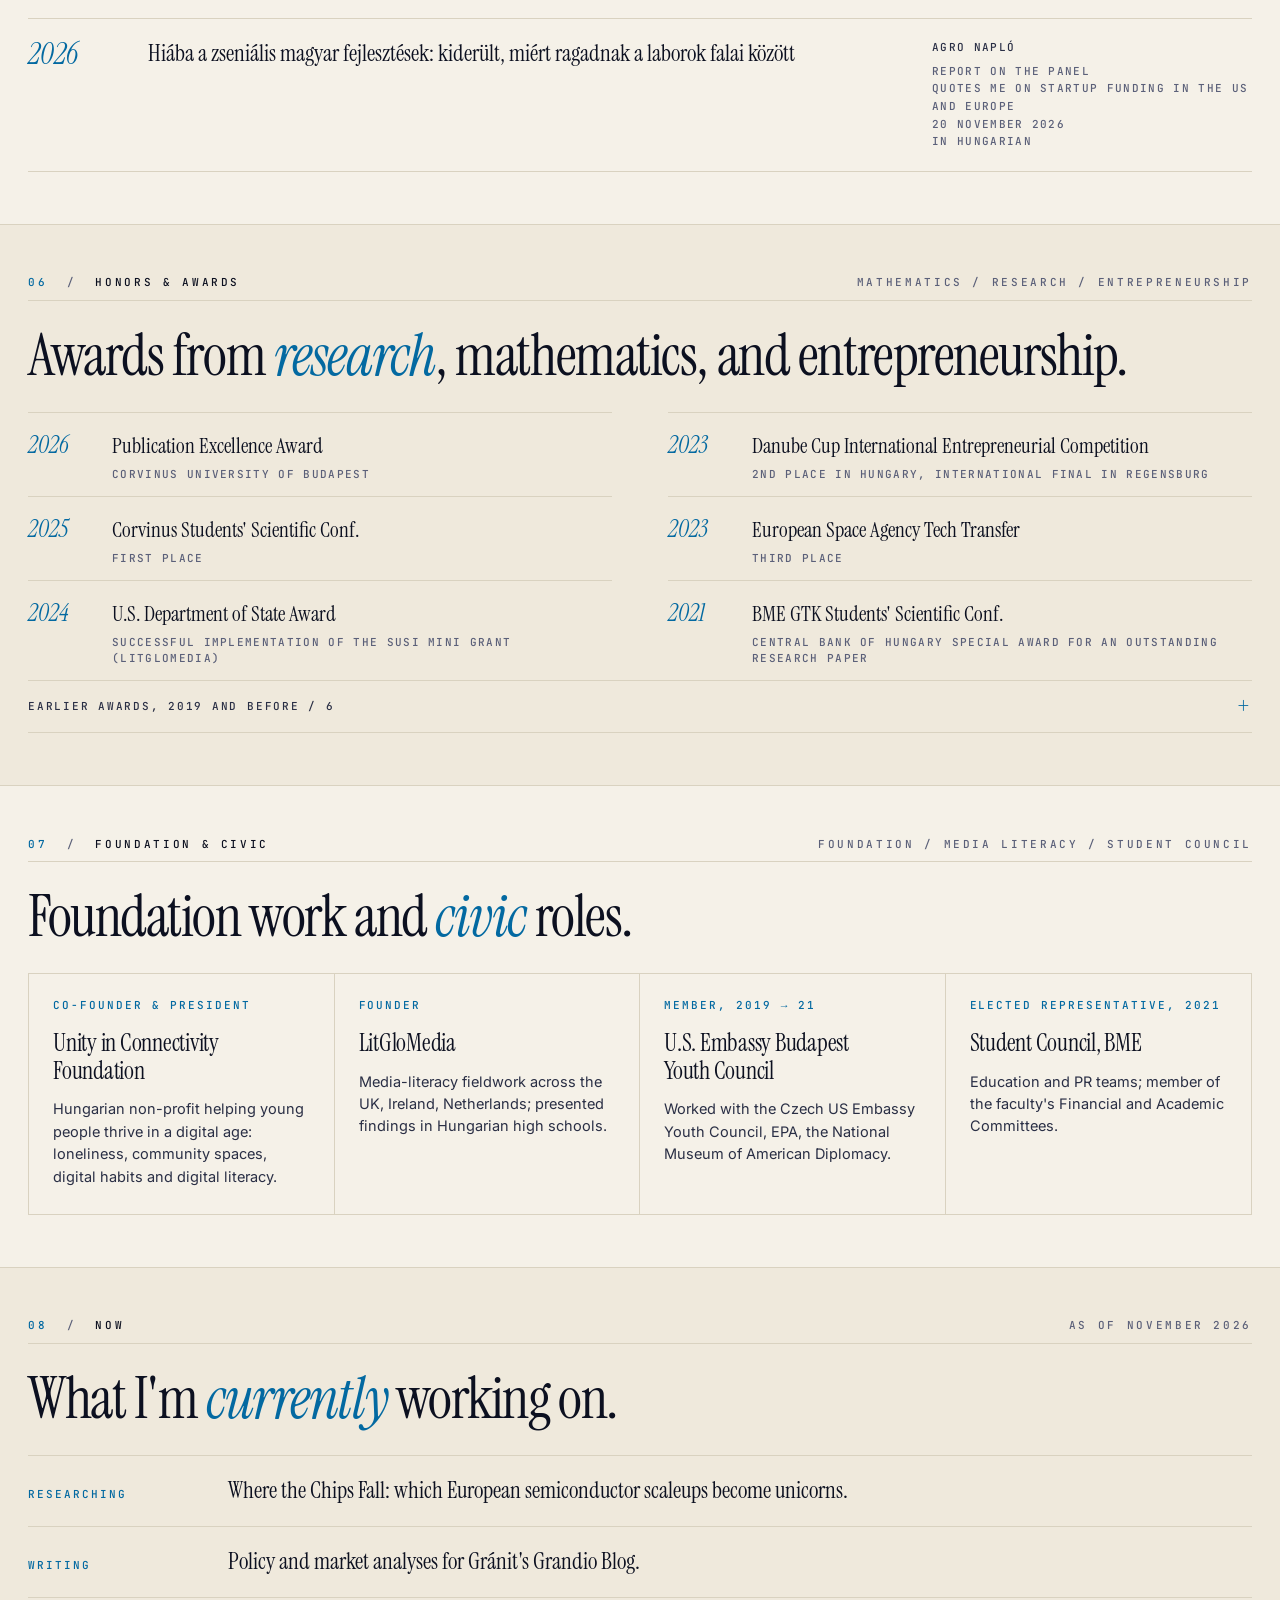
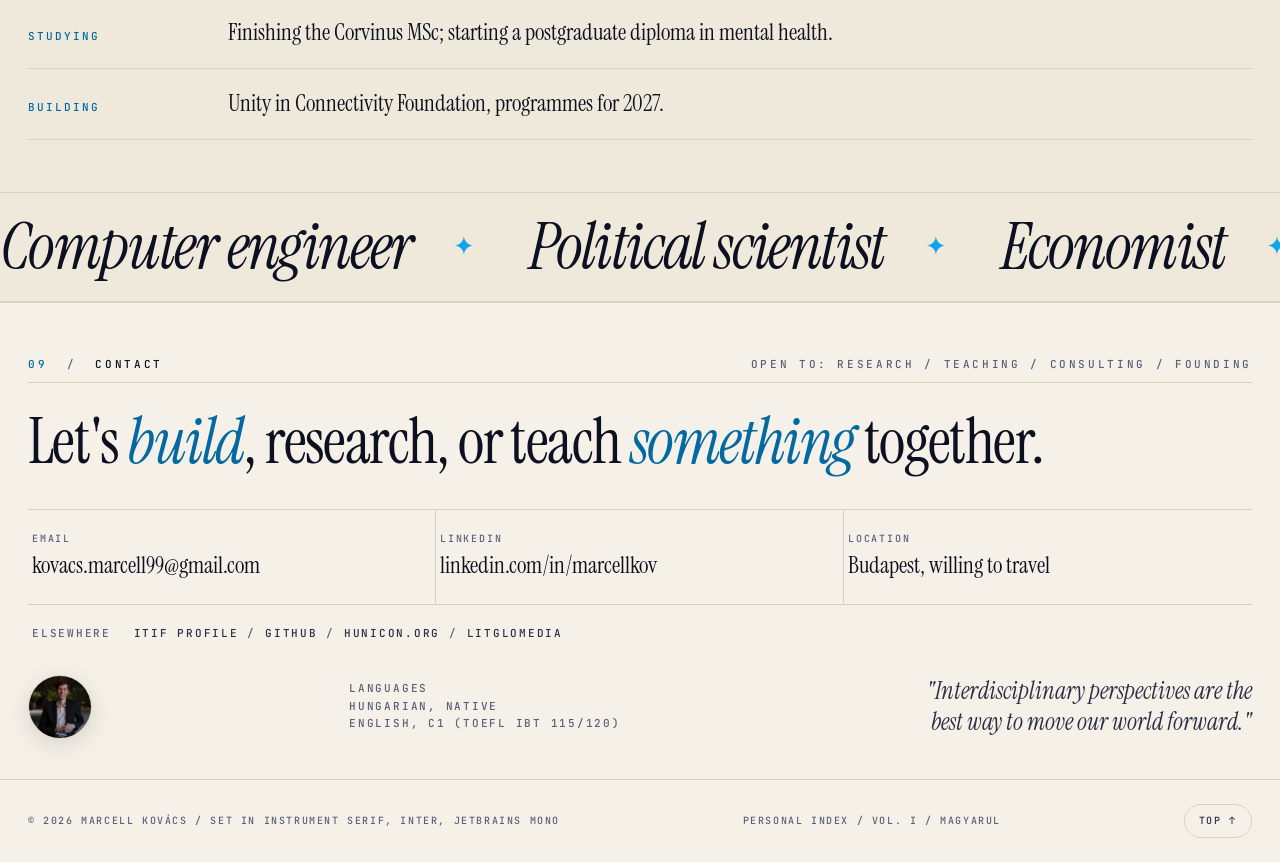
==== commit af827092: "feat(content): AI trainer and speaker as a sole proprietor (prd #01) New current role in Experience," ====
--- a/index.html
+++ b/index.html
@@ -58,7 +58,7 @@
       "url": "https://marcellkovacs.me/",
       "name": "Marcell Kovács",
       "inLanguage": "en",
-      "dateModified": "2026-11-23T16:19:23+01:00",
+      "dateModified": "2026-11-23T16:30:05+01:00",
       "isPartOf": { "@id": "https://marcellkovacs.me/#website" },
       "mainEntity": { "@id": "https://marcellkovacs.me/#person" }
     },
@@ -118,7 +118,7 @@
 <!-- the two Instrument Serif files that render the hero name -->
 <link rel="preload" href="/fonts/instrument-serif-latin.woff2" as="font" type="font/woff2" crossorigin>
 <link rel="preload" href="/fonts/instrument-serif-italic-latin.woff2" as="font" type="font/woff2" crossorigin>
-<link rel="stylesheet" href="/styles.css?v=2026112305">
+<link rel="stylesheet" href="/styles.css?v=2026112306">
 <noscript><style>.intro-curtain,.cursor-dot,.cursor-ring,.railToggle{display:none}.reveal{opacity:1;transform:none}body:not(.intro-done) .hero *{opacity:1!important;animation:none!important}body:not(.scrolled) .topbar{color:var(--ink-2)}</style></noscript>
 
 </head>
@@ -437,6 +437,12 @@
             <div class="role">Co-founder &amp; President</div>
             <div class="org">Unity in Connectivity Foundation</div>
             <div class="nt"><span lang="hu">Egység a Kapcsolódásban Alapítvány</span> (hunicon.org)</div>
+          </li>
+          <li>
+            <div class="per">2026 → now</div>
+            <div class="role">AI Trainer &amp; Speaker</div>
+            <div class="org">Sole proprietor</div>
+            <div class="nt">AI training and talks on contract, for entrepreneurs and professionals; for example, building presentations with AI tools</div>
           </li>
           <li>
             <div class="per">2025 → 26</div>
@@ -972,7 +978,7 @@
 }
 </script>
 <script src="/world-path.js?v=20261116" defer></script>
-<script src="/app.js?v=2026112305" defer></script>
+<script src="/app.js?v=2026112306" defer></script>
 
 </body>
 </html>
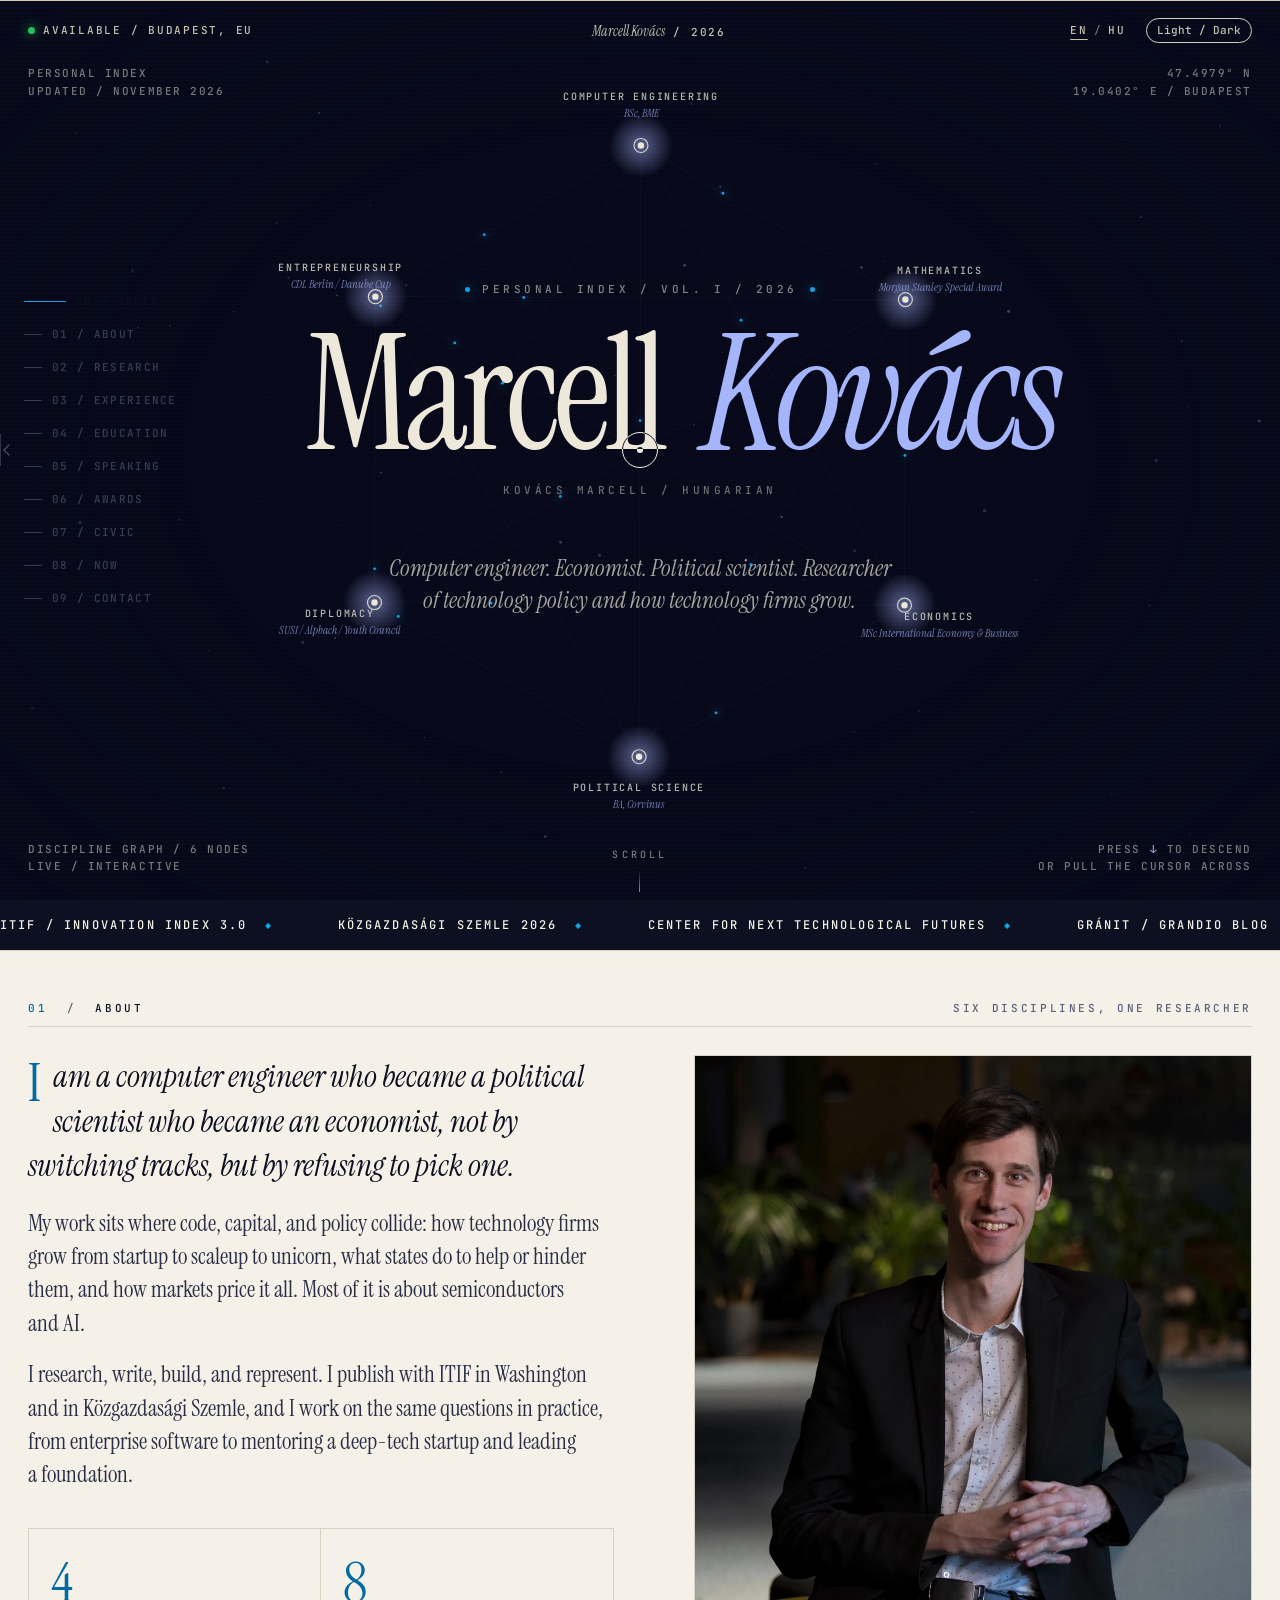
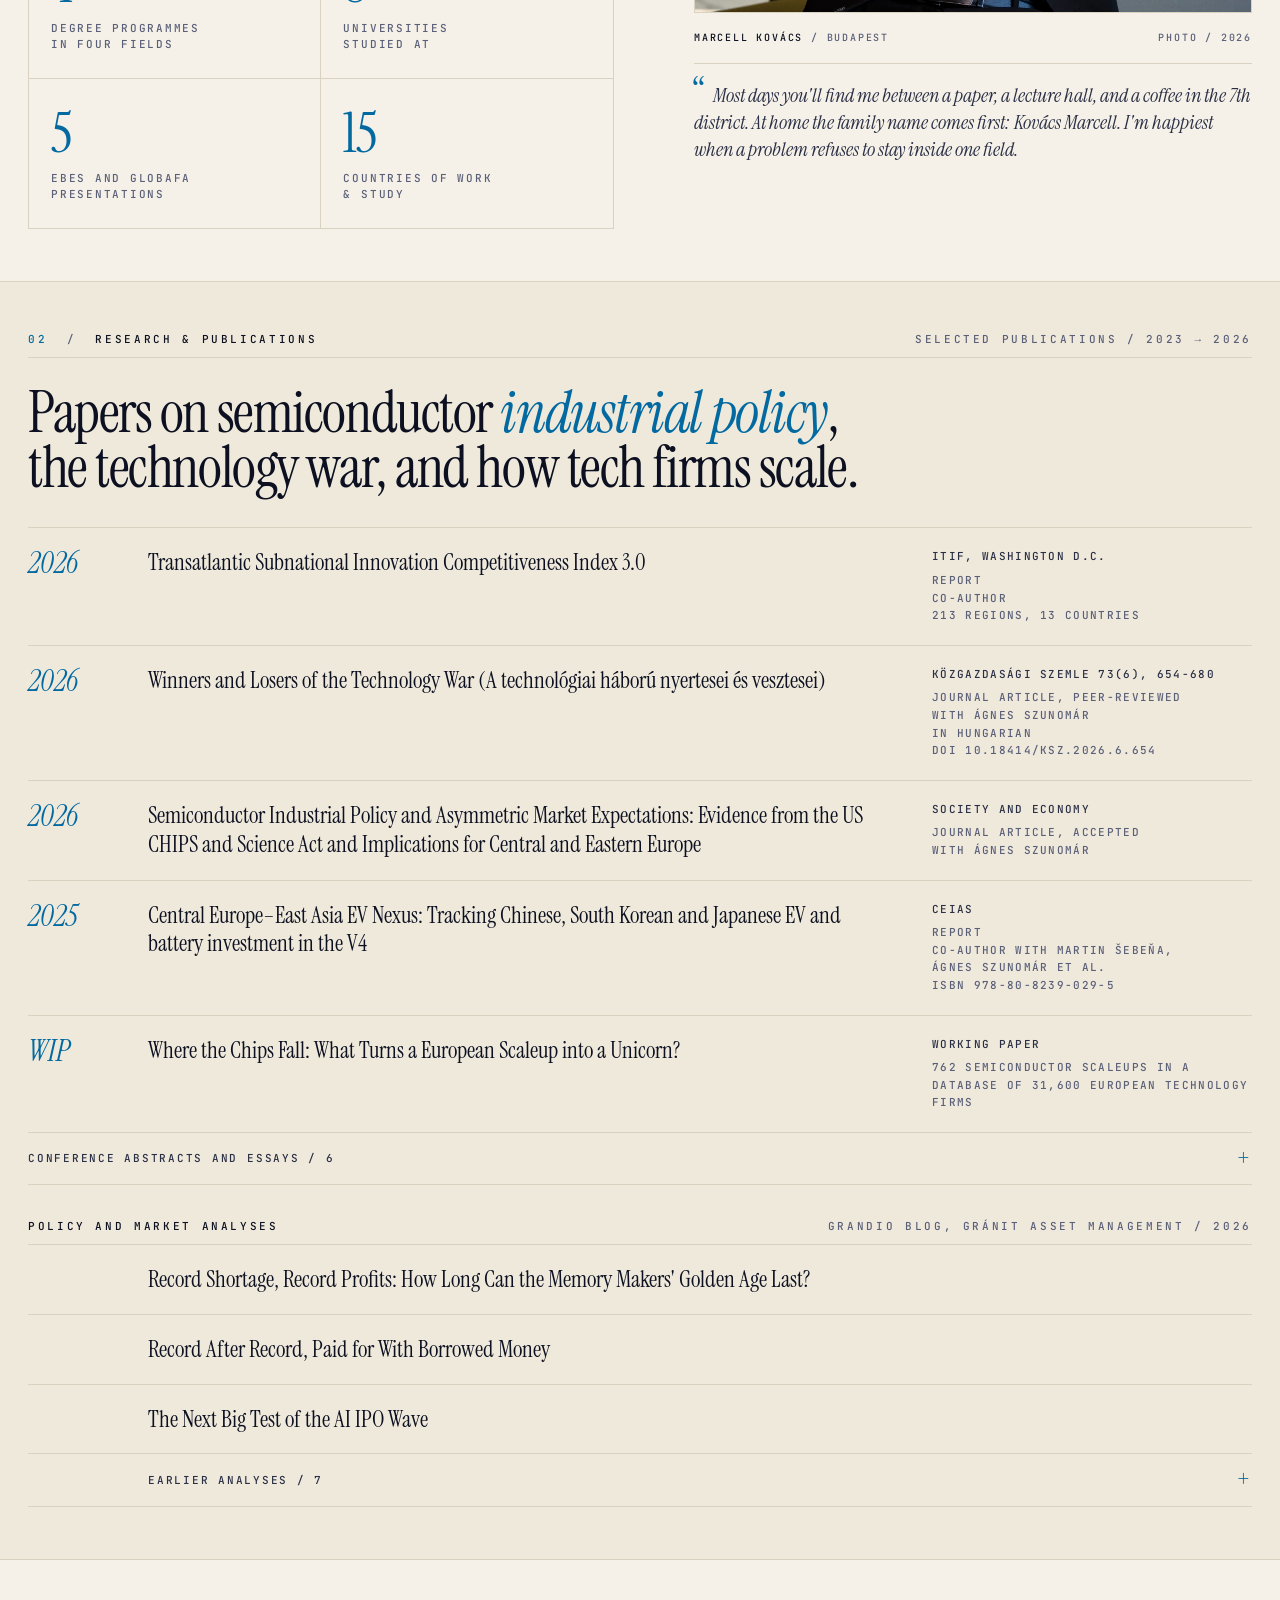
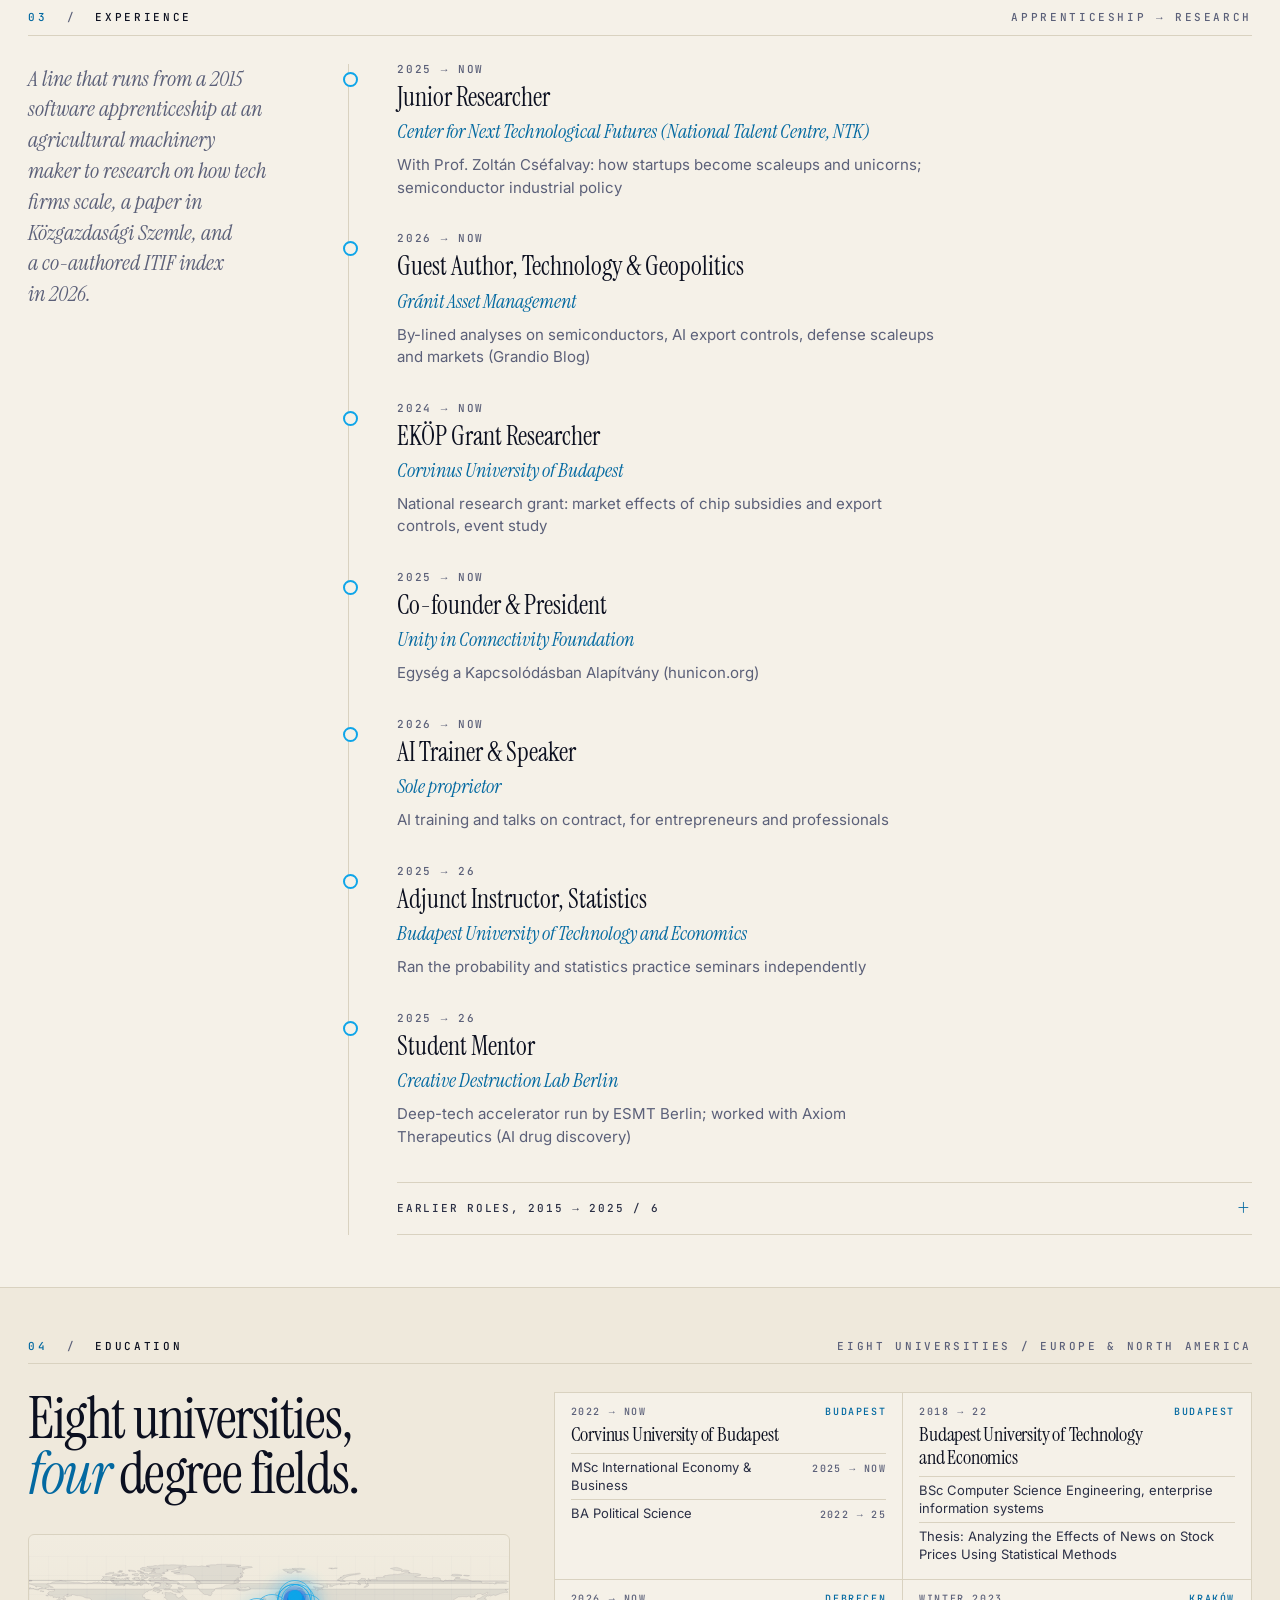
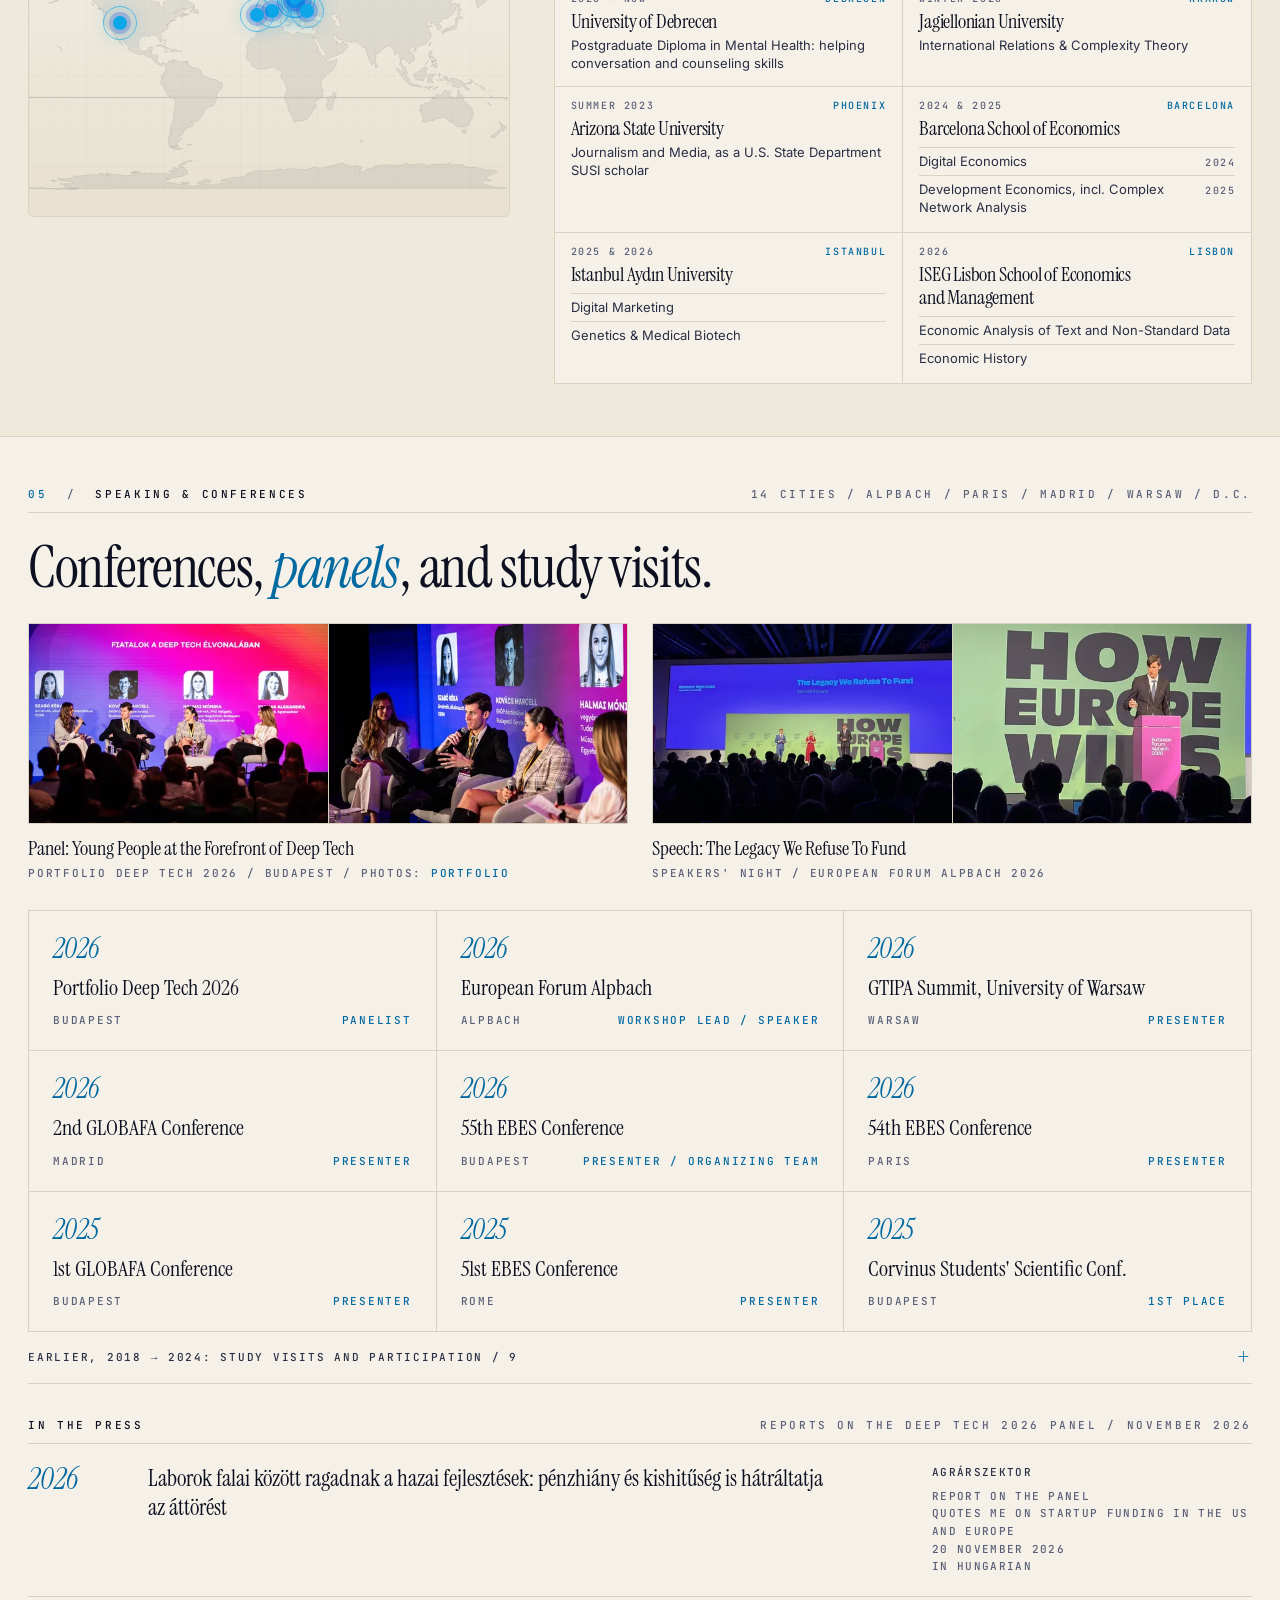
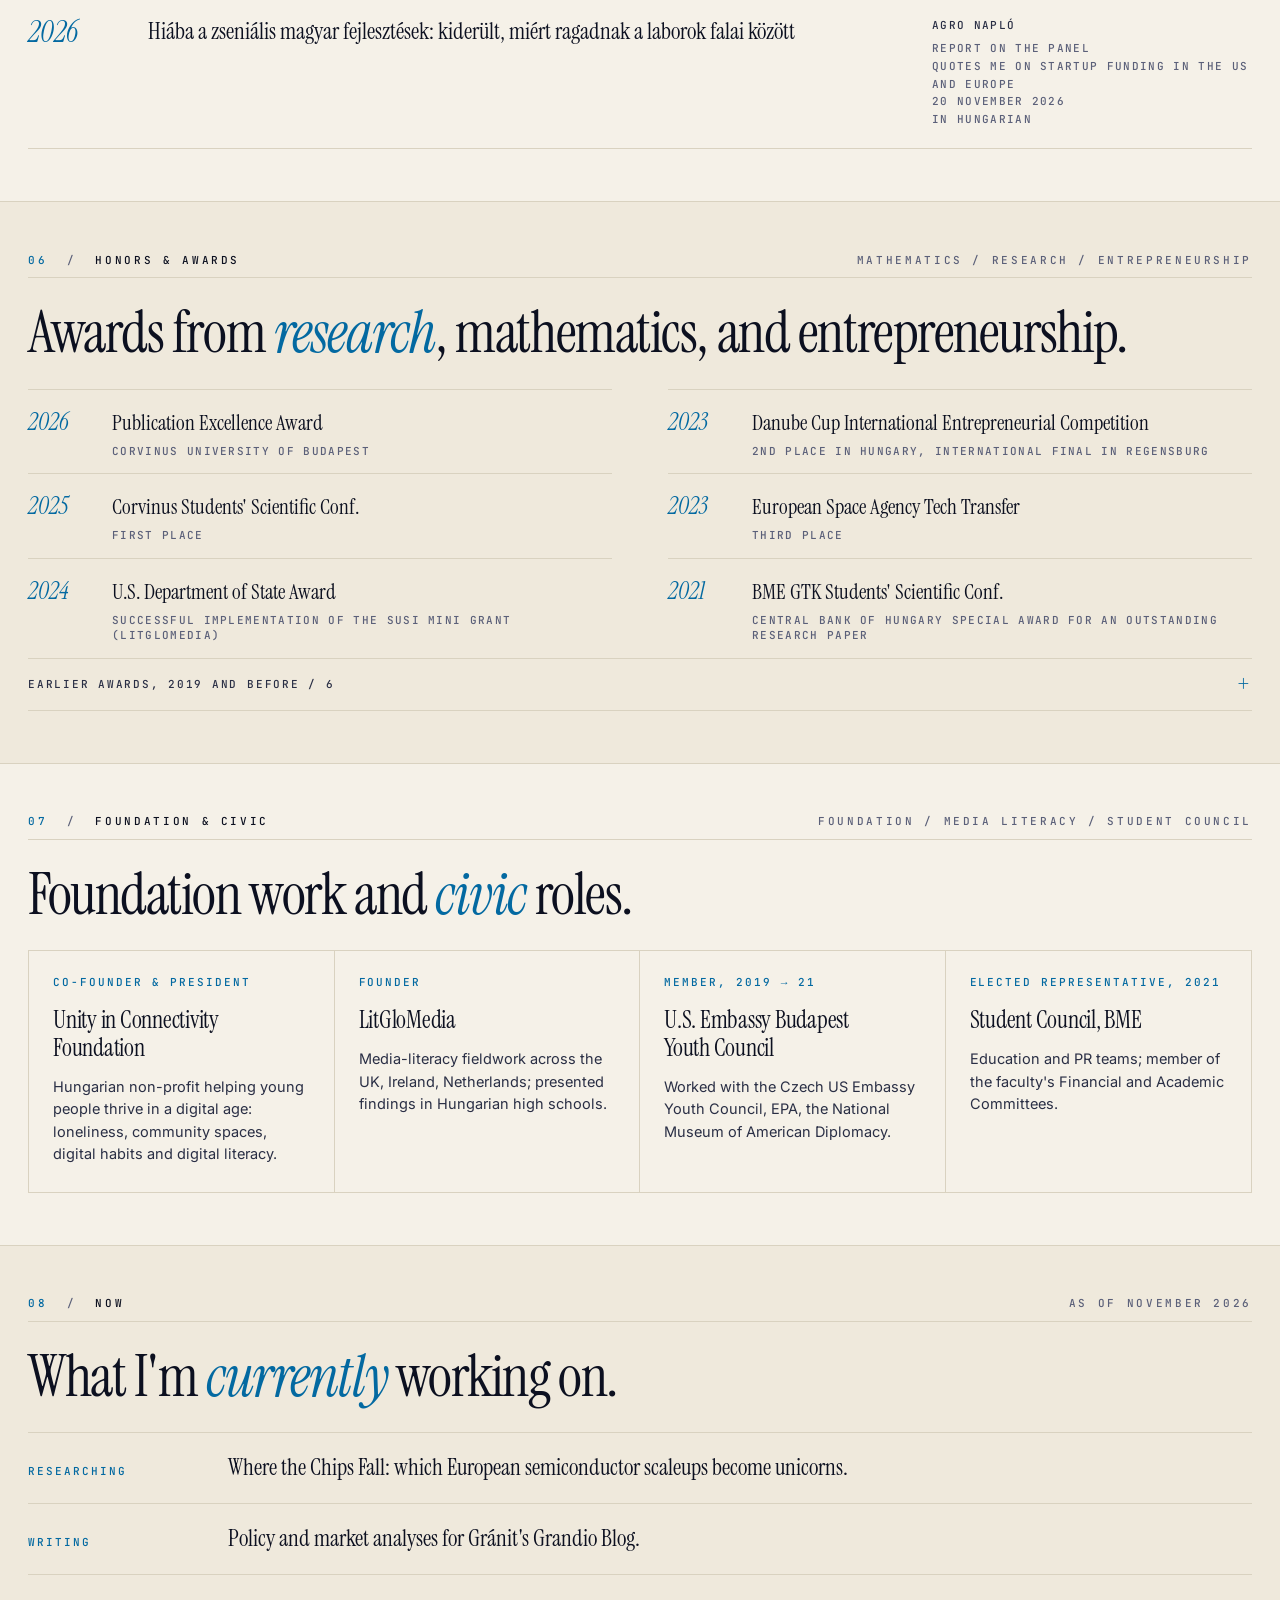
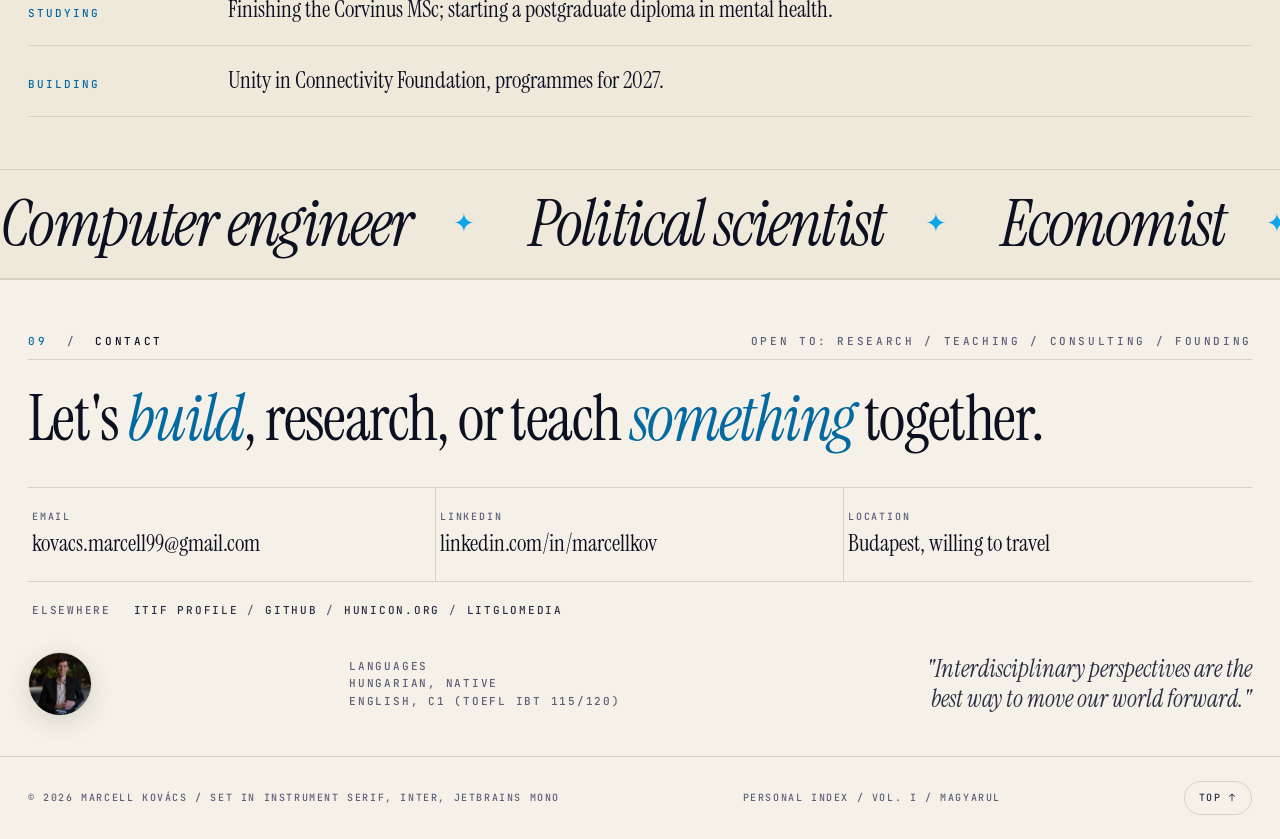
==== commit 9a3e6ebb: "fix(content): the sole proprietor note without the presentation example (prd #01) The owner found "f" ====
--- a/index.html
+++ b/index.html
@@ -58,7 +58,7 @@
       "url": "https://marcellkovacs.me/",
       "name": "Marcell Kovács",
       "inLanguage": "en",
-      "dateModified": "2026-11-23T16:30:05+01:00",
+      "dateModified": "2026-11-23T16:37:44+01:00",
       "isPartOf": { "@id": "https://marcellkovacs.me/#website" },
       "mainEntity": { "@id": "https://marcellkovacs.me/#person" }
     },
@@ -442,7 +442,7 @@
             <div class="per">2026 → now</div>
             <div class="role">AI Trainer &amp; Speaker</div>
             <div class="org">Sole proprietor</div>
-            <div class="nt">AI training and talks on contract, for entrepreneurs and professionals; for example, building presentations with AI tools</div>
+            <div class="nt">AI training and talks on contract, for entrepreneurs and professionals</div>
           </li>
           <li>
             <div class="per">2025 → 26</div>
